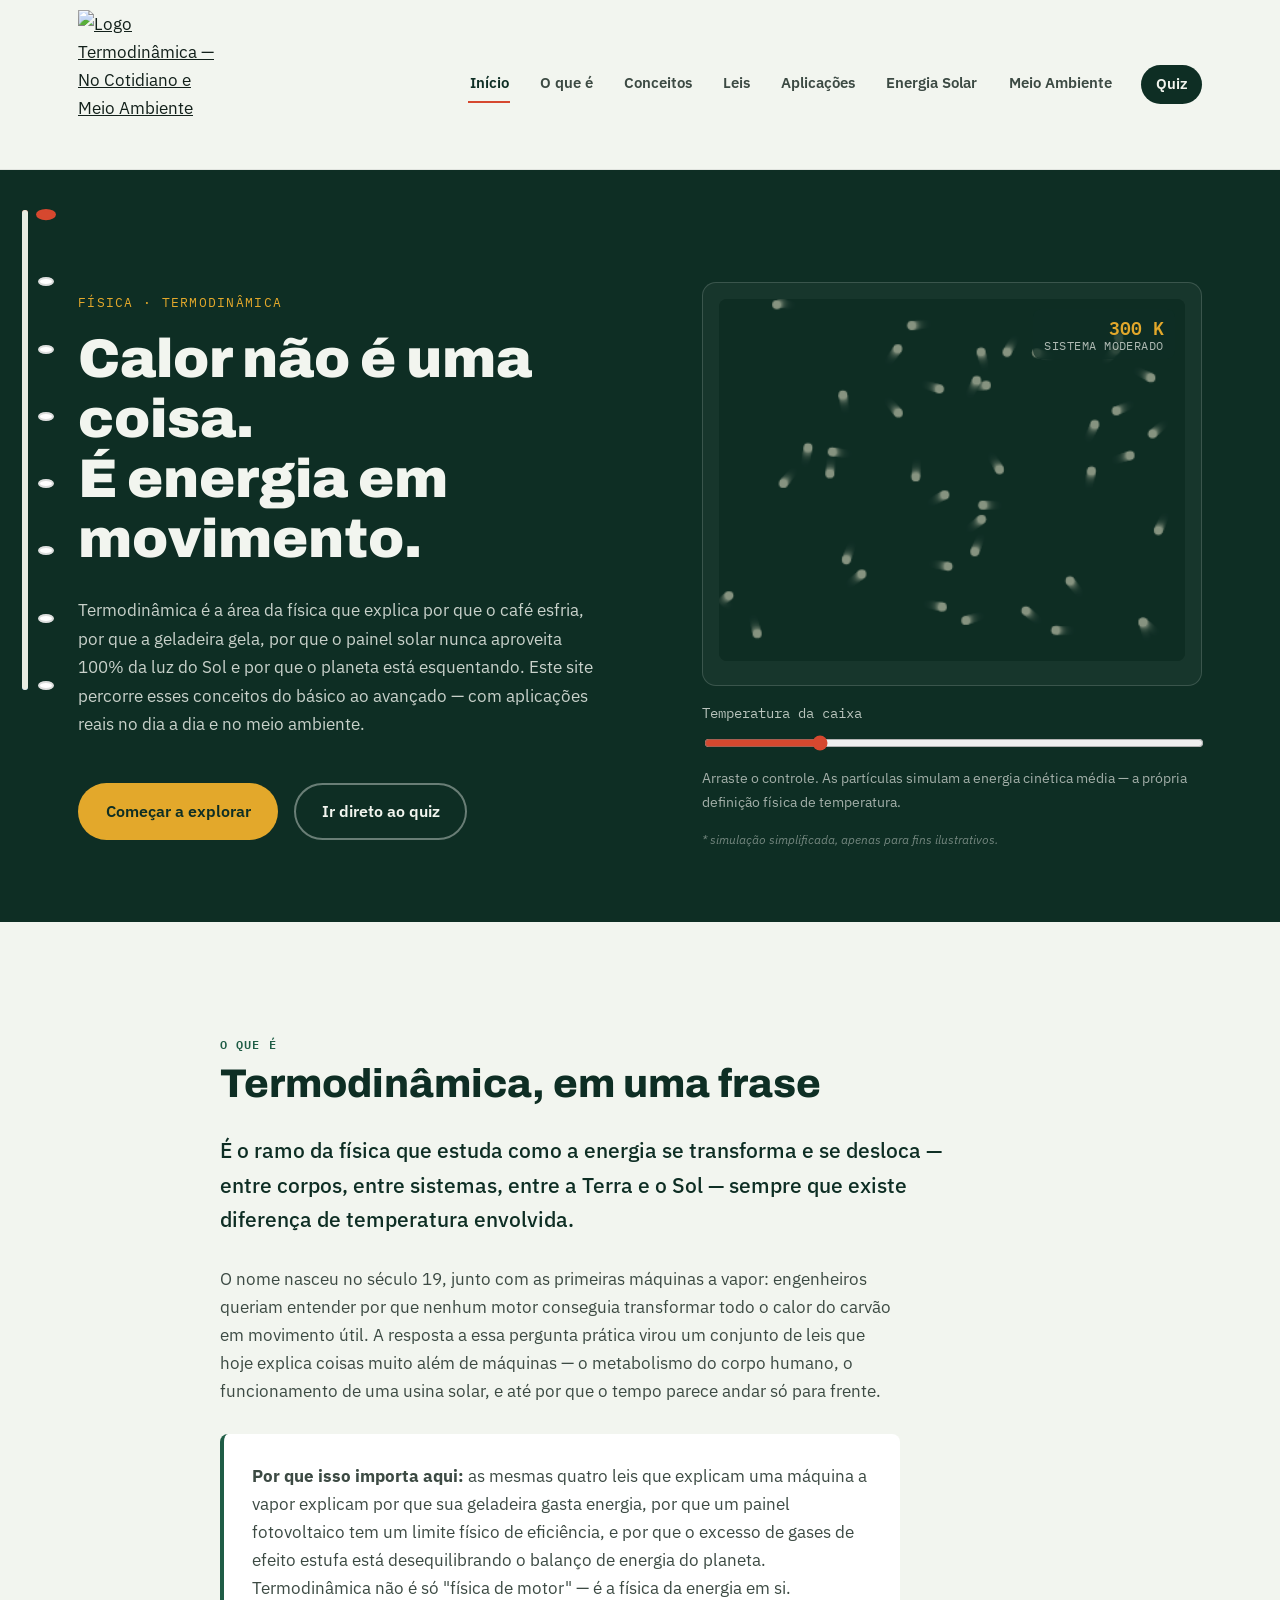
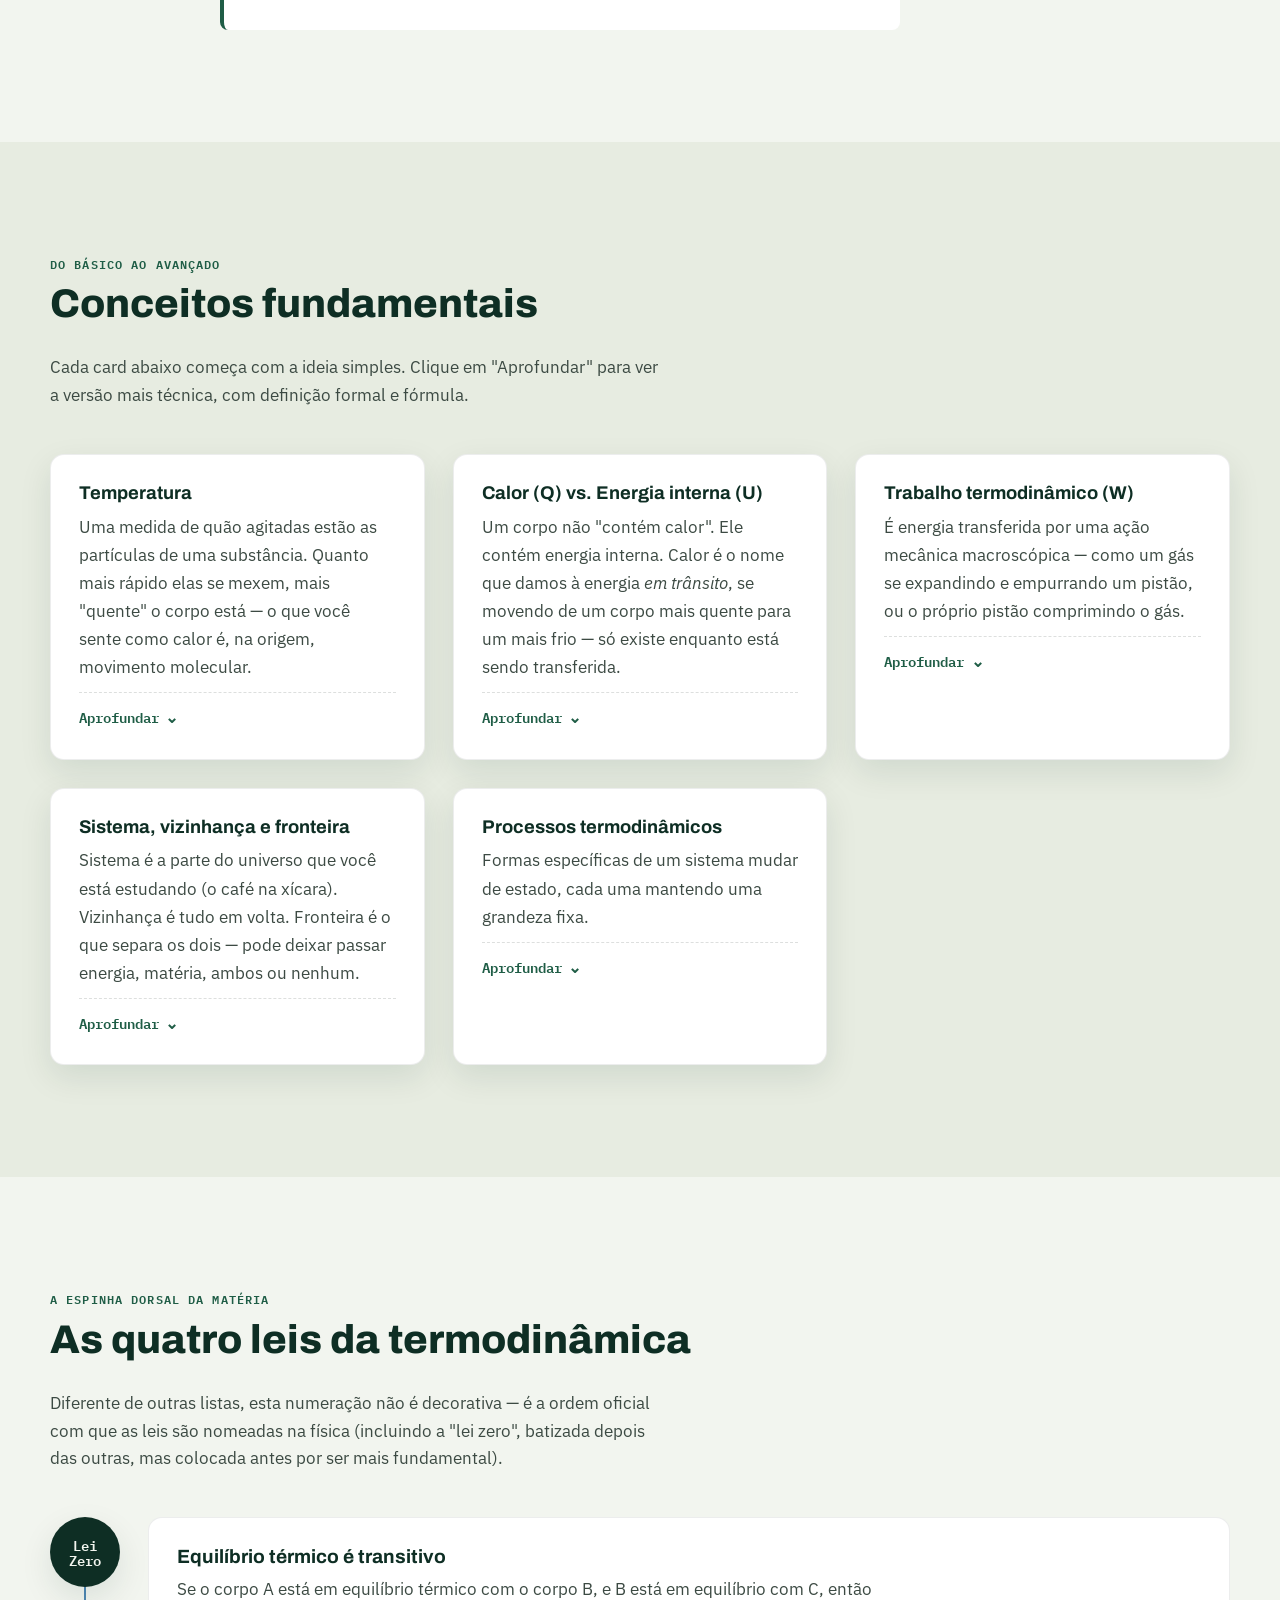
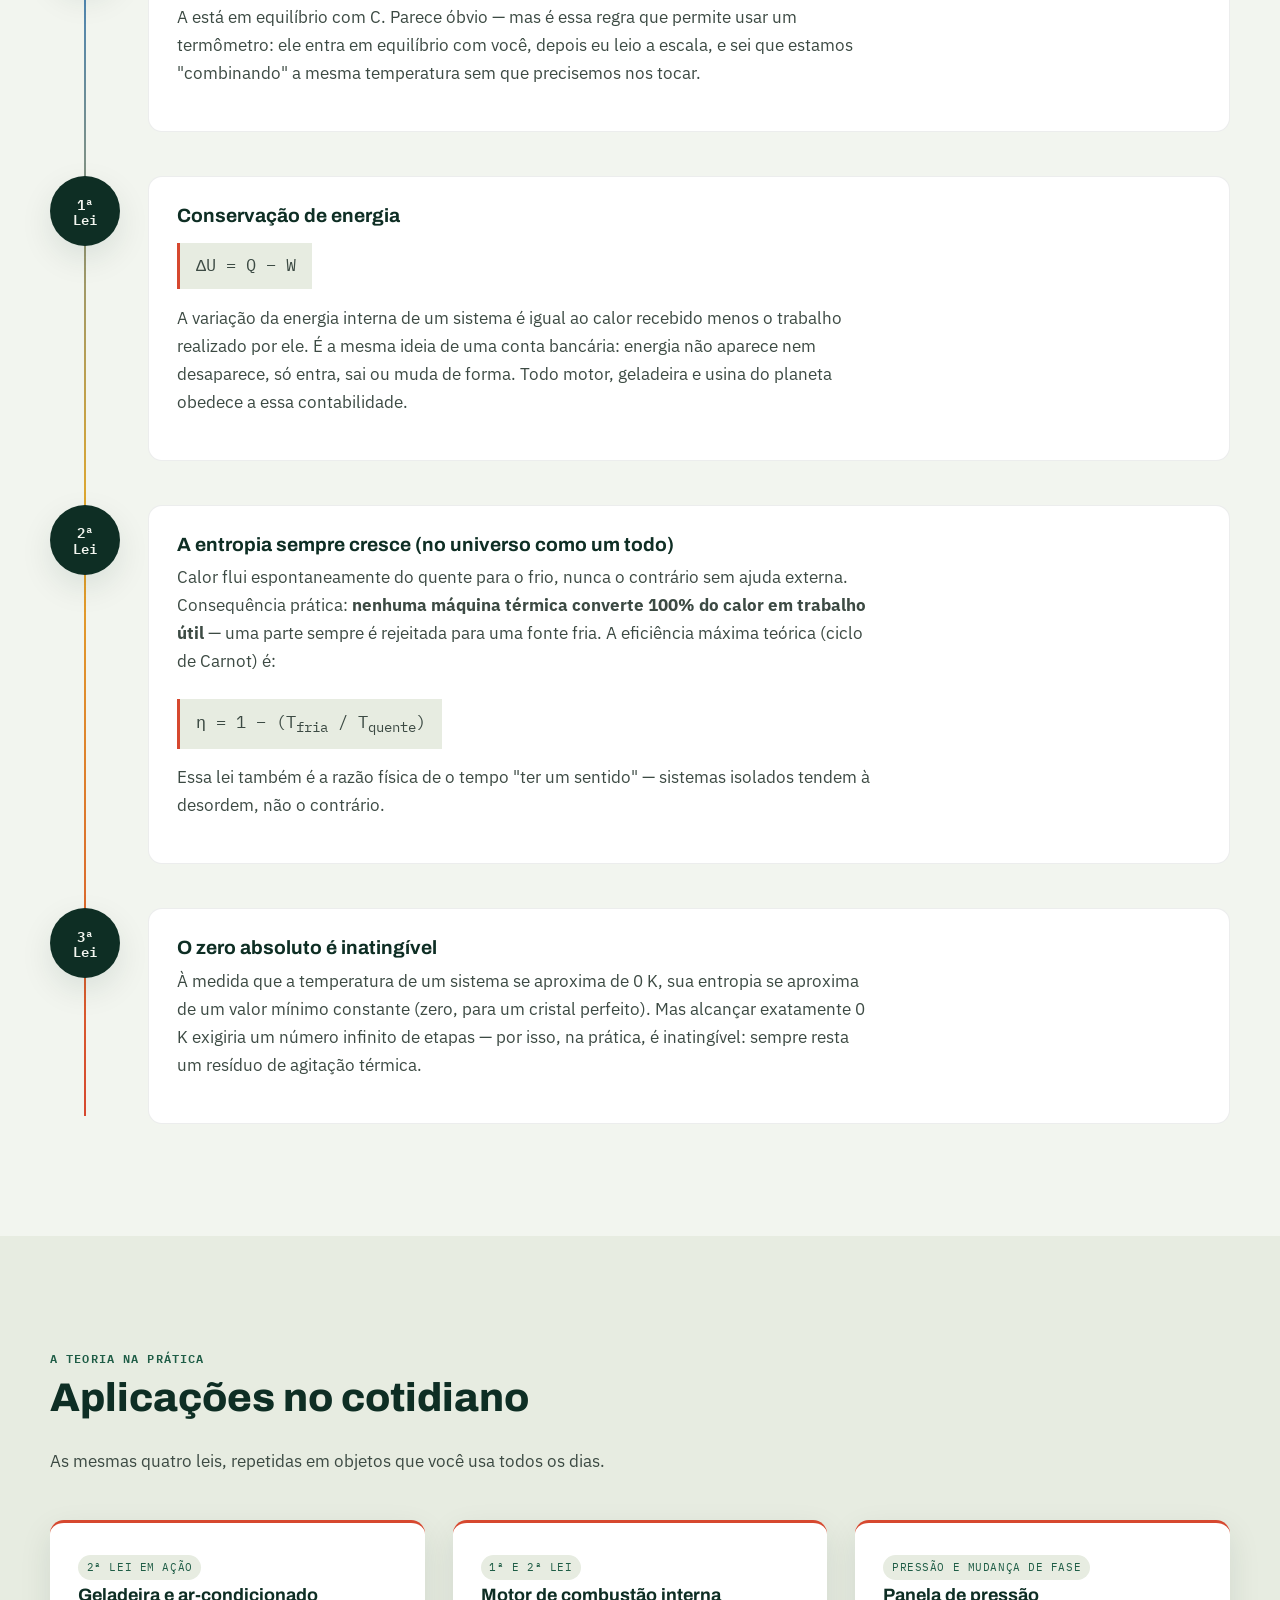
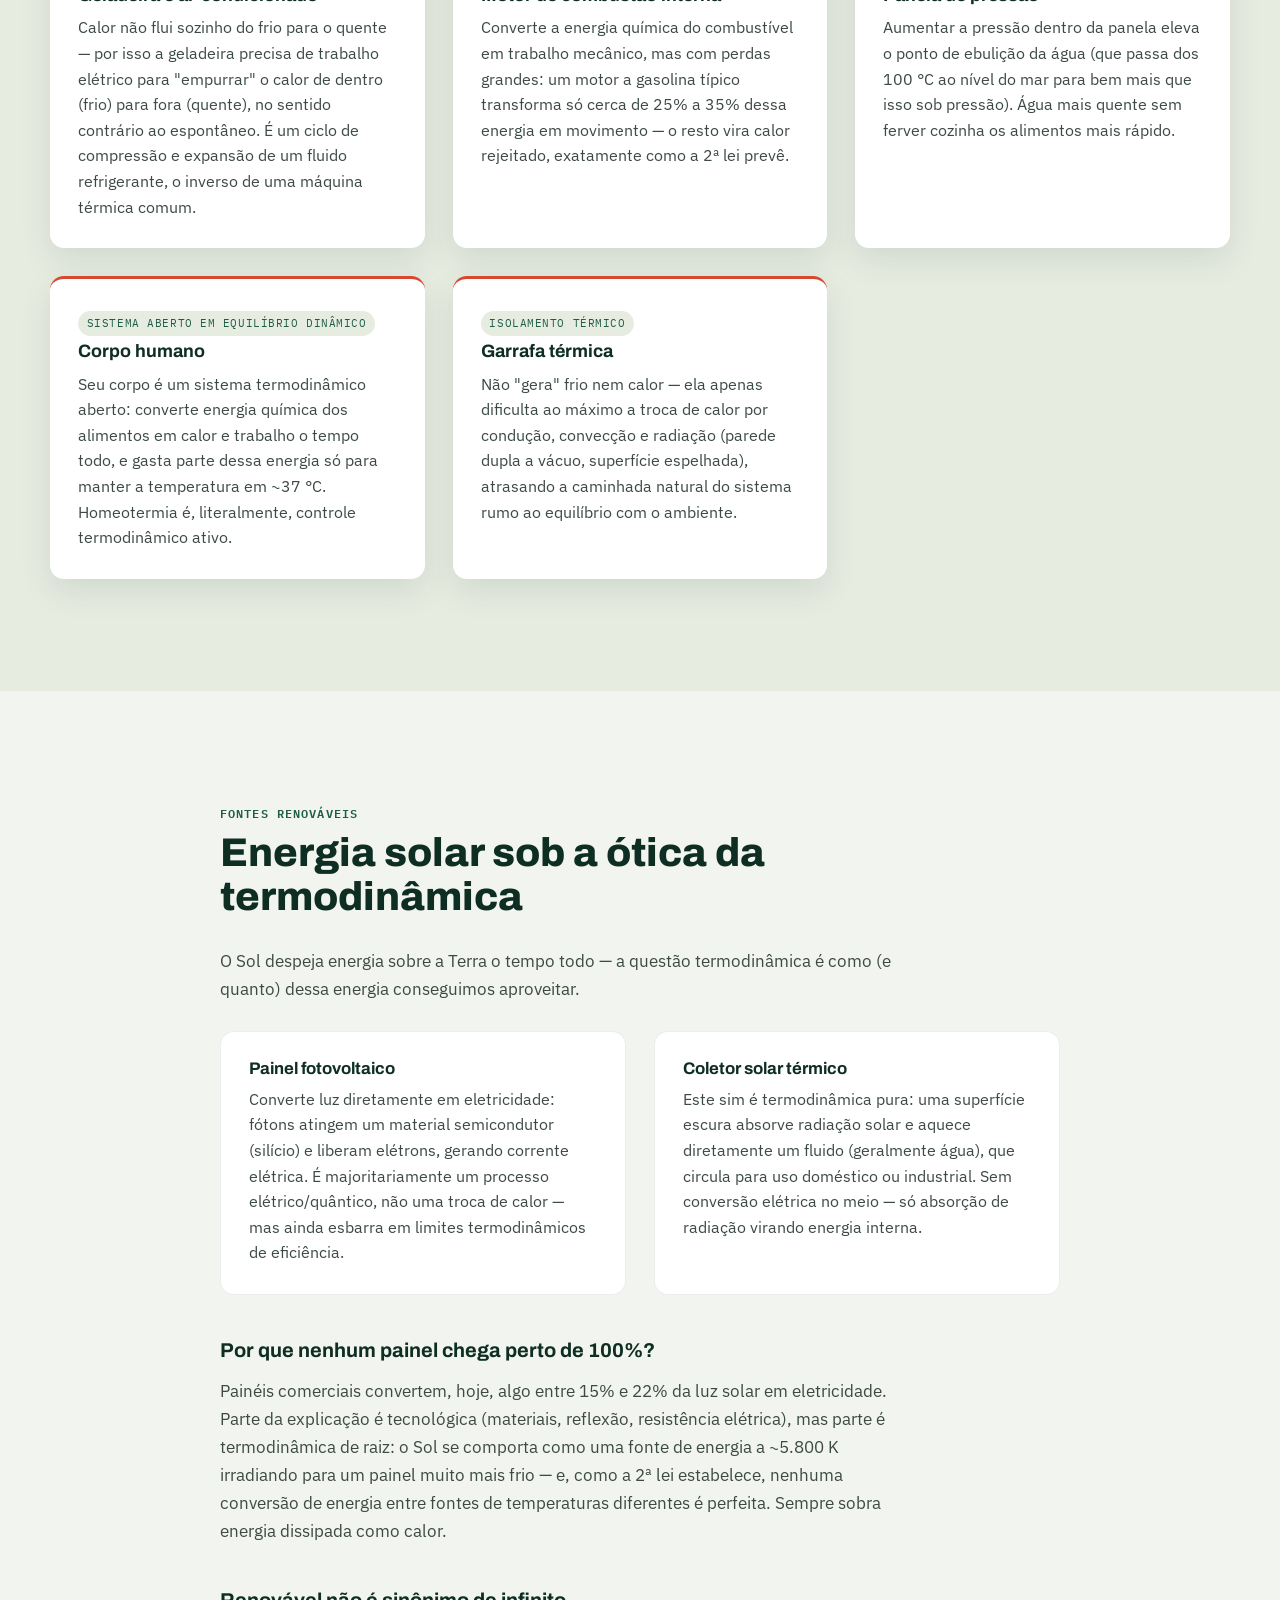
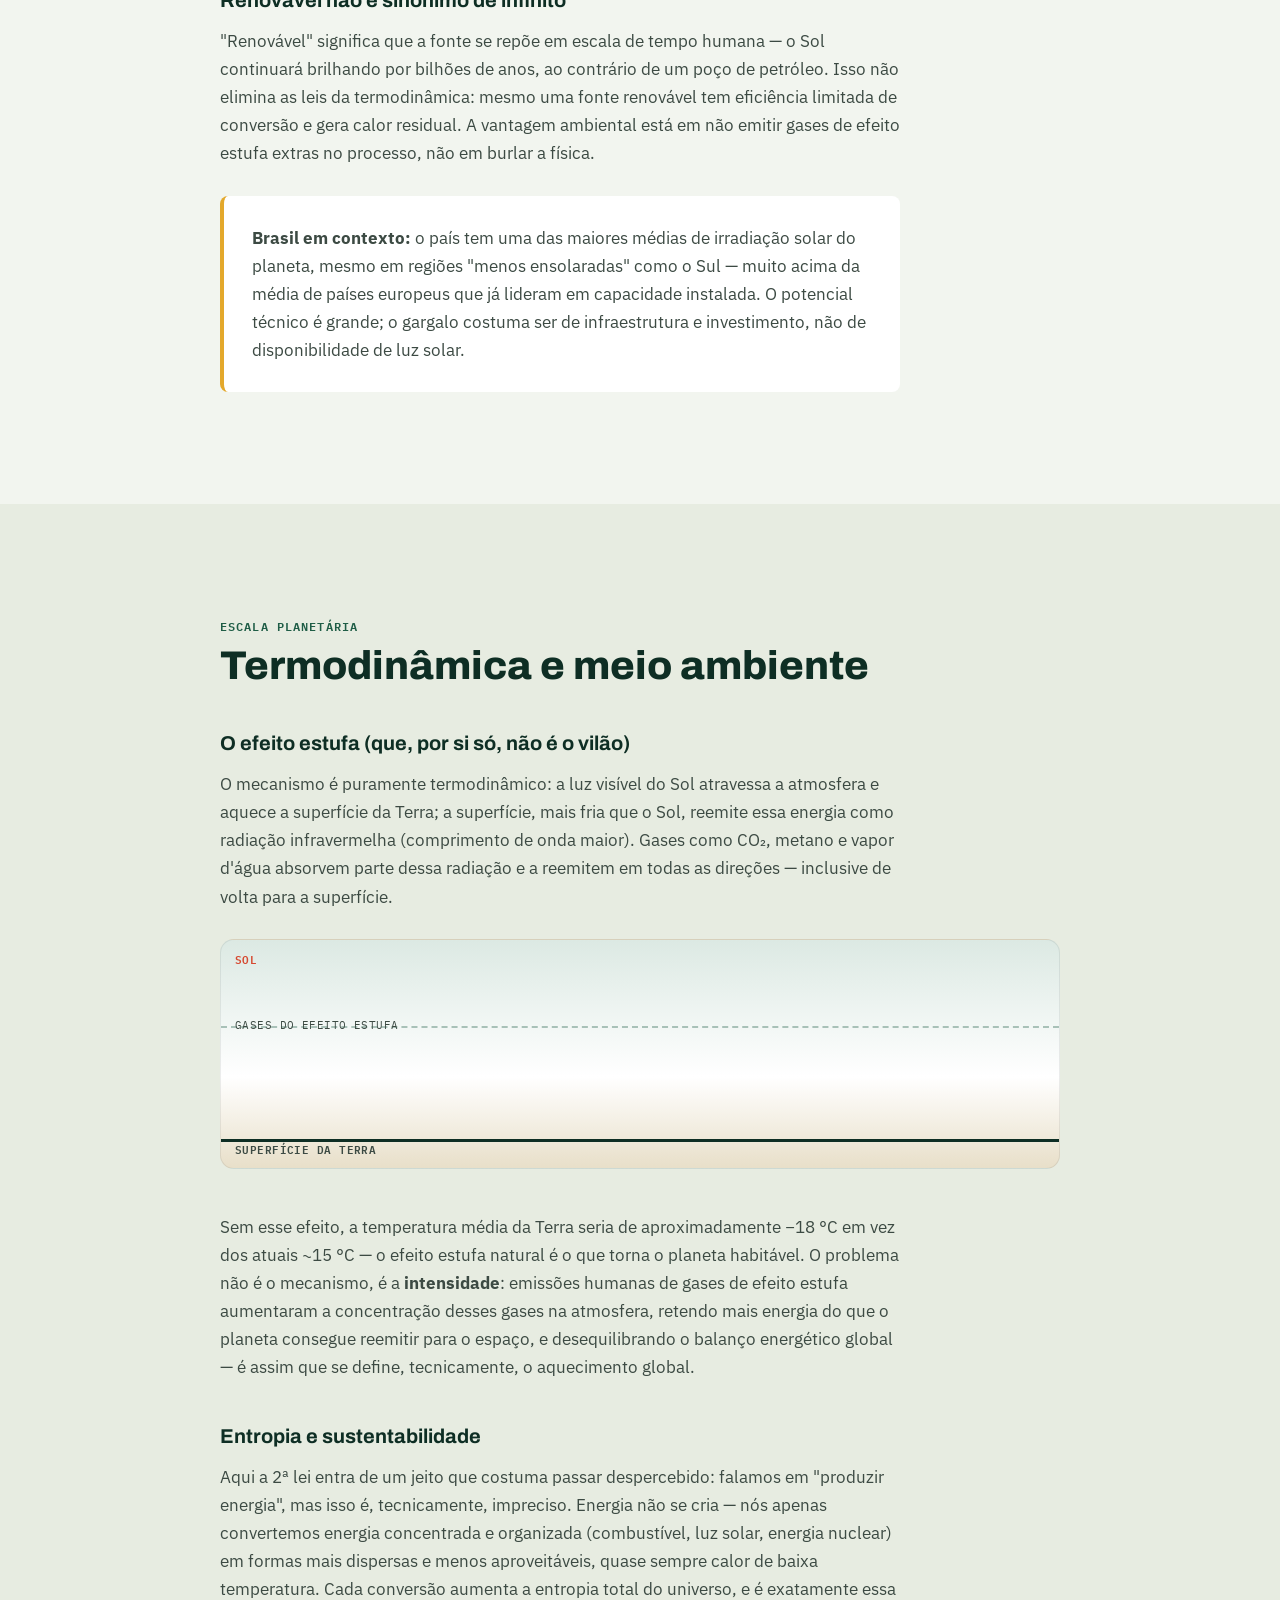
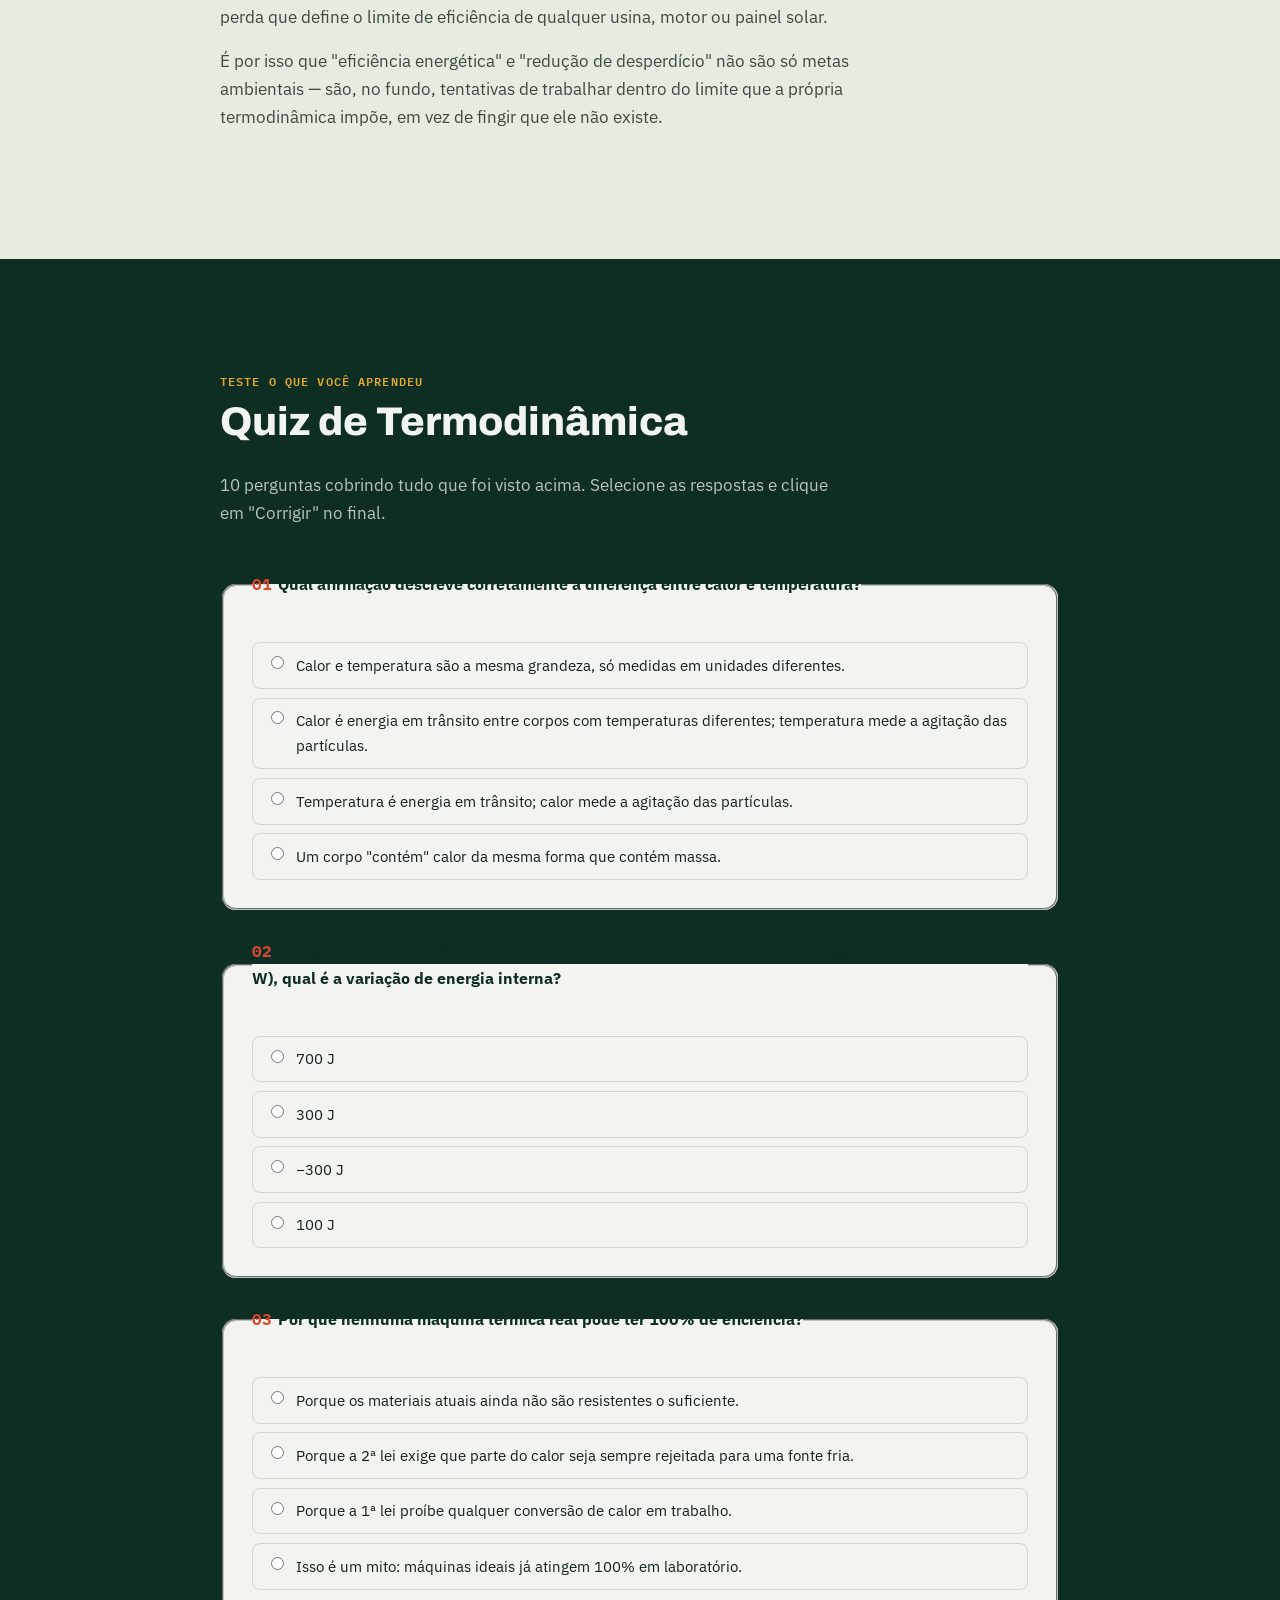
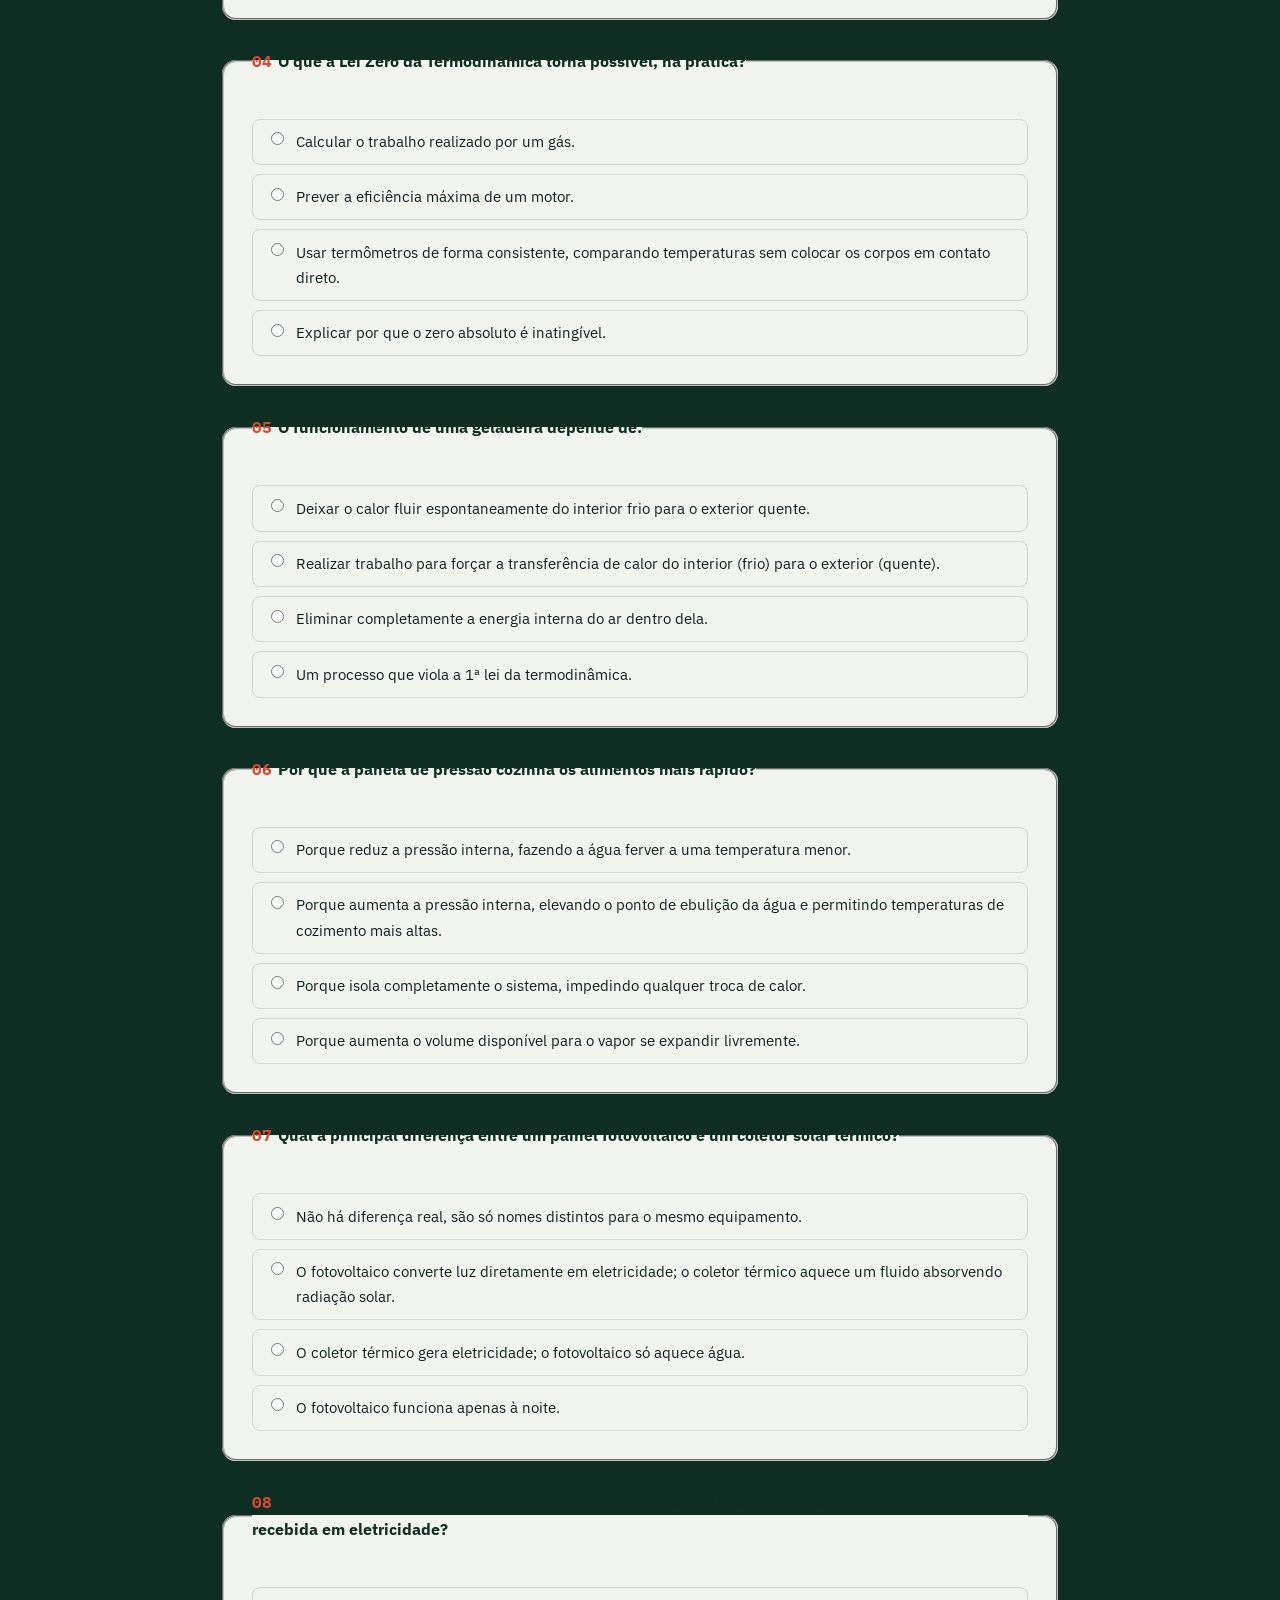
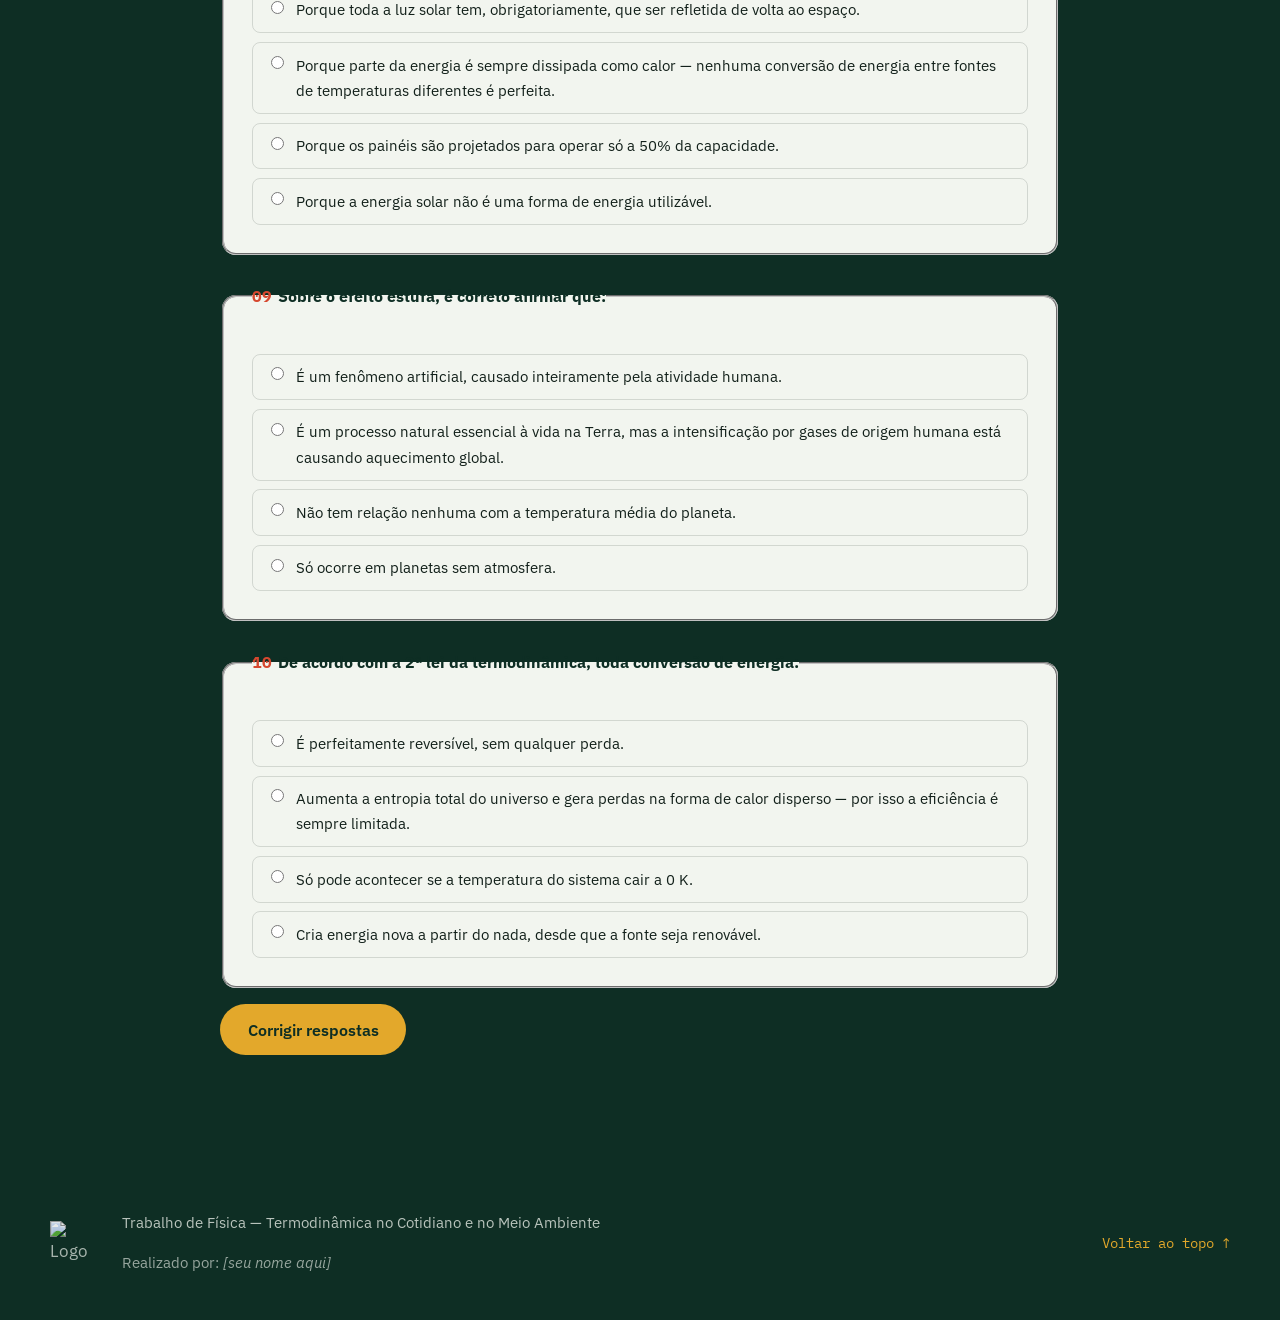
==== index.html @ 0bd172c0 "Update fmt.Println message from 'Hello' to 'Goodbye'" ====
<!DOCTYPE html>
<html lang="pt-BR">
<head>
<meta charset="UTF-8">
<meta name="viewport" content="width=device-width, initial-scale=1.0">
<title>Termodinâmica — No Cotidiano e no Meio Ambiente</title>
<meta name="description" content="Site sobre Termodinâmica: conceitos, leis, aplicações no dia a dia, energia solar e meio ambiente, com quiz interativo.">
<link rel="preconnect" href="https://fonts.googleapis.com">
<link rel="preconnect" href="https://fonts.gstatic.com" crossorigin>
<link href="https://fonts.googleapis.com/css2?family=Archivo:wght@700;800;900&family=IBM+Plex+Sans:wght@400;500;600;700&family=IBM+Plex+Mono:wght@400;500;600&display=swap" rel="stylesheet">
<link rel="stylesheet" href="Style.css">
</head>
<body>

<div class="progresso-mobile" id="progressoMobile" aria-hidden="true"></div>

<!-- ===== TERMÔMETRO DE PROGRESSO (indicador de rolagem) ===== -->
<aside class="termometro" id="termometro" aria-hidden="true">
  <div class="termometro-trilha">
    <div class="termometro-preenchimento" id="termometroFill"></div>
  </div>
  <div class="termometro-marcas" id="termometroMarcas"></div>
</aside>

<!-- ===== CABEÇALHO / NAVEGAÇÃO ===== -->
<header class="cabecalho" id="topo">
  <div class="cabecalho-conteudo">
    <a href="#topo" class="marca">
      <img src="https://postimg.cc/1g70CD3D" alt="Logo Termodinâmica — No Cotidiano e Meio Ambiente" class="logo-img">
    </a>
    <button class="menu-toggle" id="menuToggle" aria-label="Abrir menu" aria-expanded="false">
      <span></span><span></span><span></span>
    </button>
    <nav class="nav" id="navMenu">
      <a href="#inicio" class="nav-link">Início</a>
      <a href="#intro" class="nav-link">O que é</a>
      <a href="#conceitos" class="nav-link">Conceitos</a>
      <a href="#leis" class="nav-link">Leis</a>
      <a href="#aplicacoes" class="nav-link">Aplicações</a>
      <a href="#solar" class="nav-link">Energia Solar</a>
      <a href="#ambiente" class="nav-link">Meio Ambiente</a>
      <a href="#quiz" class="nav-link nav-link-quiz">Quiz</a>
    </nav>
  </div>
</header>

<main>

<!-- ===== HERO ===== -->
<section class="hero" id="inicio">
  <div class="hero-conteudo">
    <div class="hero-texto">
      <p class="eyebrow">Física · Termodinâmica</p>
      <h1 class="hero-titulo">Calor não é uma coisa.<br>É energia em movimento.</h1>
      <p class="hero-sub">Termodinâmica é a área da física que explica por que o café esfria, por que a geladeira gela, por que o painel solar nunca aproveita 100% da luz do Sol e por que o planeta está esquentando. Este site percorre esses conceitos do básico ao avançado — com aplicações reais no dia a dia e no meio ambiente.</p>
      <div class="hero-botoes">
        <a href="#intro" class="botao botao-primario">Começar a explorar</a>
        <a href="#quiz" class="botao botao-secundario">Ir direto ao quiz</a>
      </div>
    </div>
    <div class="hero-demo">
      <div class="demo-caixa">
        <canvas id="canvasParticulas" width="360" height="280" aria-label="Simulação de partículas de gás se movendo conforme a temperatura"></canvas>
        <div class="demo-leitura">
          <span class="demo-temp-valor" id="tempValor">300 K</span>
          <span class="demo-temp-desc" id="tempDesc">sistema moderado</span>
        </div>
      </div>
      <div class="demo-controle">
        <label for="sliderTemp">Temperatura da caixa</label>
        <input type="range" id="sliderTemp" min="100" max="1000" step="10" value="300">
        <p class="demo-legenda">Arraste o controle. As partículas simulam a energia cinética média — a própria definição física de temperatura.</p>
        <p class="demo-nota">* simulação simplificada, apenas para fins ilustrativos.</p>
      </div>
    </div>
  </div>
</section>

<!-- ===== O QUE É TERMODINÂMICA ===== -->
<section class="section" id="intro">
  <div class="section-conteudo secao-estreita">
    <p class="rotulo">O que é</p>
    <h2 class="section-titulo">Termodinâmica, em uma frase</h2>
    <p class="paragrafo-grande">É o ramo da física que estuda como a energia se transforma e se desloca — entre corpos, entre sistemas, entre a Terra e o Sol — sempre que existe diferença de temperatura envolvida.</p>
    <p class="paragrafo">O nome nasceu no século 19, junto com as primeiras máquinas a vapor: engenheiros queriam entender por que nenhum motor conseguia transformar todo o calor do carvão em movimento útil. A resposta a essa pergunta prática virou um conjunto de leis que hoje explica coisas muito além de máquinas — o metabolismo do corpo humano, o funcionamento de uma usina solar, e até por que o tempo parece andar só para frente.</p>
    <div class="callout">
      <p><strong>Por que isso importa aqui:</strong> as mesmas quatro leis que explicam uma máquina a vapor explicam por que sua geladeira gasta energia, por que um painel fotovoltaico tem um limite físico de eficiência, e por que o excesso de gases de efeito estufa está desequilibrando o balanço de energia do planeta. Termodinâmica não é só "física de motor" — é a física da energia em si.</p>
    </div>
  </div>
</section>

<!-- ===== CONCEITOS FUNDAMENTAIS ===== -->
<section class="section section-alt" id="conceitos">
  <div class="section-conteudo">
    <p class="rotulo">Do básico ao avançado</p>
    <h2 class="section-titulo">Conceitos fundamentais</h2>
    <p class="section-intro-texto">Cada card abaixo começa com a ideia simples. Clique em "Aprofundar" para ver a versão mais técnica, com definição formal e fórmula.</p>

    <div class="cards-grid" id="conceitosGrid">

      <article class="card-conceito">
        <h3>Temperatura</h3>
        <p class="simples">Uma medida de quão agitadas estão as partículas de uma substância. Quanto mais rápido elas se mexem, mais "quente" o corpo está — o que você sente como calor é, na origem, movimento molecular.</p>
        <details>
          <summary>Aprofundar</summary>
          <p>Formalmente, a temperatura é proporcional à energia cinética média de translação das partículas de um sistema. Para um gás ideal monoatômico:</p>
          <p class="formula">K<sub>méd</sub> = (3/2) · k<sub>B</sub> · T</p>
          <p>onde k<sub>B</sub> é a constante de Boltzmann e T é a temperatura em kelvin — a escala que a termodinâmica usa nos cálculos, porque começa no zero absoluto (ausência teórica de agitação térmica), sem valores negativos.</p>
        </details>
      </article>

      <article class="card-conceito">
        <h3>Calor (Q) vs. Energia interna (U)</h3>
        <p class="simples">Um corpo não "contém calor". Ele contém energia interna. Calor é o nome que damos à energia <em>em trânsito</em>, se movendo de um corpo mais quente para um mais frio — só existe enquanto está sendo transferida.</p>
        <details>
          <summary>Aprofundar</summary>
          <p>Energia interna (U) é a soma de todas as energias cinéticas e potenciais das partículas que compõem o sistema. Calor (Q) e trabalho (W) são as duas únicas formas de <em>alterar</em> essa energia interna — é por isso que ambos entram na primeira lei da termodinâmica, mais adiante nesta página.</p>
        </details>
      </article>

      <article class="card-conceito">
        <h3>Trabalho termodinâmico (W)</h3>
        <p class="simples">É energia transferida por uma ação mecânica macroscópica — como um gás se expandindo e empurrando um pistão, ou o próprio pistão comprimindo o gás.</p>
        <details>
          <summary>Aprofundar</summary>
          <p>Para um processo à pressão constante:</p>
          <p class="formula">W = p · ΔV</p>
          <p>Convenção usual: W maior que zero quando o sistema realiza trabalho sobre a vizinhança (se expande); W menor que zero quando a vizinhança realiza trabalho sobre o sistema (o comprime). Para processos gerais, W é a integral de p·dV ao longo da transformação.</p>
        </details>
      </article>

      <article class="card-conceito">
        <h3>Sistema, vizinhança e fronteira</h3>
        <p class="simples">Sistema é a parte do universo que você está estudando (o café na xícara). Vizinhança é tudo em volta. Fronteira é o que separa os dois — pode deixar passar energia, matéria, ambos ou nenhum.</p>
        <details>
          <summary>Aprofundar</summary>
          <p><strong>Aberto:</strong> troca energia e matéria (uma panela sem tampa). <strong>Fechado:</strong> troca só energia (uma garrafa fechada esfriando). <strong>Isolado:</strong> não troca nada com o exterior — na prática, é uma idealização; uma garrafa térmica de boa qualidade é uma aproximação razoável.</p>
        </details>
      </article>

      <article class="card-conceito">
        <h3>Processos termodinâmicos</h3>
        <p class="simples">Formas específicas de um sistema mudar de estado, cada uma mantendo uma grandeza fixa.</p>
        <details>
          <summary>Aprofundar</summary>
          <ul class="lista-processos">
            <li><strong>Isotérmico</strong> — temperatura constante.</li>
            <li><strong>Isobárico</strong> — pressão constante (ex.: gás aquecendo dentro de um cilindro com pistão livre).</li>
            <li><strong>Isovolumétrico (isocórico)</strong> — volume constante (ex.: panela de pressão travada, antes da válvula abrir).</li>
            <li><strong>Adiabático</strong> — sem troca de calor com a vizinhança (Q = 0); toda mudança de energia interna vem do trabalho.</li>
          </ul>
        </details>
      </article>

    </div>
  </div>
</section>

<!-- ===== AS LEIS DA TERMODINÂMICA ===== -->
<section class="section" id="leis">
  <div class="section-conteudo">
    <p class="rotulo">A espinha dorsal da matéria</p>
    <h2 class="section-titulo">As quatro leis da termodinâmica</h2>
    <p class="section-intro-texto">Diferente de outras listas, esta numeração não é decorativa — é a ordem oficial com que as leis são nomeadas na física (incluindo a "lei zero", batizada depois das outras, mas colocada antes por ser mais fundamental).</p>

    <div class="linha-do-tempo">

      <div class="lei">
        <div class="lei-marcador">Lei<br>Zero</div>
        <div class="lei-corpo">
          <h3>Equilíbrio térmico é transitivo</h3>
          <p>Se o corpo A está em equilíbrio térmico com o corpo B, e B está em equilíbrio com C, então A está em equilíbrio com C. Parece óbvio — mas é essa regra que permite usar um termômetro: ele entra em equilíbrio com você, depois eu leio a escala, e sei que estamos "combinando" a mesma temperatura sem que precisemos nos tocar.</p>
        </div>
      </div>

      <div class="lei">
        <div class="lei-marcador">1ª<br>Lei</div>
        <div class="lei-corpo">
          <h3>Conservação de energia</h3>
          <p class="formula">ΔU = Q − W</p>
          <p>A variação da energia interna de um sistema é igual ao calor recebido menos o trabalho realizado por ele. É a mesma ideia de uma conta bancária: energia não aparece nem desaparece, só entra, sai ou muda de forma. Todo motor, geladeira e usina do planeta obedece a essa contabilidade.</p>
        </div>
      </div>

      <div class="lei">
        <div class="lei-marcador">2ª<br>Lei</div>
        <div class="lei-corpo">
          <h3>A entropia sempre cresce (no universo como um todo)</h3>
          <p>Calor flui espontaneamente do quente para o frio, nunca o contrário sem ajuda externa. Consequência prática: <strong>nenhuma máquina térmica converte 100% do calor em trabalho útil</strong> — uma parte sempre é rejeitada para uma fonte fria. A eficiência máxima teórica (ciclo de Carnot) é:</p>
          <p class="formula">η = 1 − (T<sub>fria</sub> / T<sub>quente</sub>)</p>
          <p>Essa lei também é a razão física de o tempo "ter um sentido" — sistemas isolados tendem à desordem, não o contrário.</p>
        </div>
      </div>

      <div class="lei">
        <div class="lei-marcador">3ª<br>Lei</div>
        <div class="lei-corpo">
          <h3>O zero absoluto é inatingível</h3>
          <p>À medida que a temperatura de um sistema se aproxima de 0 K, sua entropia se aproxima de um valor mínimo constante (zero, para um cristal perfeito). Mas alcançar exatamente 0 K exigiria um número infinito de etapas — por isso, na prática, é inatingível: sempre resta um resíduo de agitação térmica.</p>
        </div>
      </div>

    </div>
  </div>
</section>

<!-- ===== APLICAÇÕES NO COTIDIANO ===== -->
<section class="section section-alt" id="aplicacoes">
  <div class="section-conteudo">
    <p class="rotulo">A teoria na prática</p>
    <h2 class="section-titulo">Aplicações no cotidiano</h2>
    <p class="section-intro-texto">As mesmas quatro leis, repetidas em objetos que você usa todos os dias.</p>

    <div class="cards-grid cards-grid-aplicacoes">

      <article class="card-aplicacao">
        <span class="card-tag">2ª lei em ação</span>
        <h3>Geladeira e ar-condicionado</h3>
        <p>Calor não flui sozinho do frio para o quente — por isso a geladeira precisa de trabalho elétrico para "empurrar" o calor de dentro (frio) para fora (quente), no sentido contrário ao espontâneo. É um ciclo de compressão e expansão de um fluido refrigerante, o inverso de uma máquina térmica comum.</p>
      </article>

      <article class="card-aplicacao">
        <span class="card-tag">1ª e 2ª lei</span>
        <h3>Motor de combustão interna</h3>
        <p>Converte a energia química do combustível em trabalho mecânico, mas com perdas grandes: um motor a gasolina típico transforma só cerca de 25% a 35% dessa energia em movimento — o resto vira calor rejeitado, exatamente como a 2ª lei prevê.</p>
      </article>

      <article class="card-aplicacao">
        <span class="card-tag">pressão e mudança de fase</span>
        <h3>Panela de pressão</h3>
        <p>Aumentar a pressão dentro da panela eleva o ponto de ebulição da água (que passa dos 100 °C ao nível do mar para bem mais que isso sob pressão). Água mais quente sem ferver cozinha os alimentos mais rápido.</p>
      </article>

      <article class="card-aplicacao">
        <span class="card-tag">sistema aberto em equilíbrio dinâmico</span>
        <h3>Corpo humano</h3>
        <p>Seu corpo é um sistema termodinâmico aberto: converte energia química dos alimentos em calor e trabalho o tempo todo, e gasta parte dessa energia só para manter a temperatura em ~37 °C. Homeotermia é, literalmente, controle termodinâmico ativo.</p>
      </article>

      <article class="card-aplicacao">
        <span class="card-tag">isolamento térmico</span>
        <h3>Garrafa térmica</h3>
        <p>Não "gera" frio nem calor — ela apenas dificulta ao máximo a troca de calor por condução, convecção e radiação (parede dupla a vácuo, superfície espelhada), atrasando a caminhada natural do sistema rumo ao equilíbrio com o ambiente.</p>
      </article>

    </div>
  </div>
</section>

<!-- ===== ENERGIA SOLAR ===== -->
<section class="section" id="solar">
  <div class="section-conteudo secao-estreita">
    <p class="rotulo">Fontes renováveis</p>
    <h2 class="section-titulo">Energia solar sob a ótica da termodinâmica</h2>

    <p class="paragrafo">O Sol despeja energia sobre a Terra o tempo todo — a questão termodinâmica é como (e quanto) dessa energia conseguimos aproveitar.</p>

    <div class="comparativo-solar">
      <div class="comparativo-item">
        <h3>Painel fotovoltaico</h3>
        <p>Converte luz diretamente em eletricidade: fótons atingem um material semicondutor (silício) e liberam elétrons, gerando corrente elétrica. É majoritariamente um processo elétrico/quântico, não uma troca de calor — mas ainda esbarra em limites termodinâmicos de eficiência.</p>
      </div>
      <div class="comparativo-item">
        <h3>Coletor solar térmico</h3>
        <p>Este sim é termodinâmica pura: uma superfície escura absorve radiação solar e aquece diretamente um fluido (geralmente água), que circula para uso doméstico ou industrial. Sem conversão elétrica no meio — só absorção de radiação virando energia interna.</p>
      </div>
    </div>

    <h3 class="subtitulo">Por que nenhum painel chega perto de 100%?</h3>
    <p class="paragrafo">Painéis comerciais convertem, hoje, algo entre 15% e 22% da luz solar em eletricidade. Parte da explicação é tecnológica (materiais, reflexão, resistência elétrica), mas parte é termodinâmica de raiz: o Sol se comporta como uma fonte de energia a ~5.800 K irradiando para um painel muito mais frio — e, como a 2ª lei estabelece, nenhuma conversão de energia entre fontes de temperaturas diferentes é perfeita. Sempre sobra energia dissipada como calor.</p>

    <h3 class="subtitulo">Renovável não é sinônimo de infinito</h3>
    <p class="paragrafo">"Renovável" significa que a fonte se repõe em escala de tempo humana — o Sol continuará brilhando por bilhões de anos, ao contrário de um poço de petróleo. Isso não elimina as leis da termodinâmica: mesmo uma fonte renovável tem eficiência limitada de conversão e gera calor residual. A vantagem ambiental está em não emitir gases de efeito estufa extras no processo, não em burlar a física.</p>

    <div class="callout callout-dado">
      <p><strong>Brasil em contexto:</strong> o país tem uma das maiores médias de irradiação solar do planeta, mesmo em regiões "menos ensolaradas" como o Sul — muito acima da média de países europeus que já lideram em capacidade instalada. O potencial técnico é grande; o gargalo costuma ser de infraestrutura e investimento, não de disponibilidade de luz solar.</p>
    </div>
  </div>
</section>

<!-- ===== TERMODINÂMICA E MEIO AMBIENTE ===== -->
<section class="section section-alt" id="ambiente">
  <div class="section-conteudo secao-estreita">
    <p class="rotulo">Escala planetária</p>
    <h2 class="section-titulo">Termodinâmica e meio ambiente</h2>

    <h3 class="subtitulo">O efeito estufa (que, por si só, não é o vilão)</h3>
    <p class="paragrafo">O mecanismo é puramente termodinâmico: a luz visível do Sol atravessa a atmosfera e aquece a superfície da Terra; a superfície, mais fria que o Sol, reemite essa energia como radiação infravermelha (comprimento de onda maior). Gases como CO₂, metano e vapor d'água absorvem parte dessa radiação e a reemitem em todas as direções — inclusive de volta para a superfície.</p>

    <div class="estufa-diagrama" aria-hidden="true">
      <span class="estufa-legenda estufa-legenda-sol">Sol</span>
      <span class="estufa-legenda estufa-legenda-gases">Gases do efeito estufa</span>
      <span class="estufa-legenda estufa-legenda-solo">Superfície da Terra</span>
      <div class="estufa-linha-gases"></div>
      <div class="estufa-linha-solo"></div>
      <div class="raio raio-sol raio-sol-1"></div>
      <div class="raio raio-sol raio-sol-2"></div>
      <div class="raio raio-sol raio-sol-3"></div>
      <div class="raio raio-ir raio-ir-1"></div>
      <div class="raio raio-ir raio-ir-2"></div>
      <div class="raio raio-escape"></div>
    </div>

    <p class="paragrafo">Sem esse efeito, a temperatura média da Terra seria de aproximadamente −18 °C em vez dos atuais ~15 °C — o efeito estufa natural é o que torna o planeta habitável. O problema não é o mecanismo, é a <strong>intensidade</strong>: emissões humanas de gases de efeito estufa aumentaram a concentração desses gases na atmosfera, retendo mais energia do que o planeta consegue reemitir para o espaço, e desequilibrando o balanço energético global — é assim que se define, tecnicamente, o aquecimento global.</p>

    <h3 class="subtitulo">Entropia e sustentabilidade</h3>
    <p class="paragrafo">Aqui a 2ª lei entra de um jeito que costuma passar despercebido: falamos em "produzir energia", mas isso é, tecnicamente, impreciso. Energia não se cria — nós apenas convertemos energia concentrada e organizada (combustível, luz solar, energia nuclear) em formas mais dispersas e menos aproveitáveis, quase sempre calor de baixa temperatura. Cada conversão aumenta a entropia total do universo, e é exatamente essa perda que define o limite de eficiência de qualquer usina, motor ou painel solar.</p>
    <p class="paragrafo">É por isso que "eficiência energética" e "redução de desperdício" não são só metas ambientais — são, no fundo, tentativas de trabalhar dentro do limite que a própria termodinâmica impõe, em vez de fingir que ele não existe.</p>
  </div>
</section>

<!-- ===== QUIZ ===== -->
<section class="section quiz-section" id="quiz">
  <div class="section-conteudo secao-estreita">
    <p class="rotulo">Teste o que você aprendeu</p>
    <h2 class="section-titulo">Quiz de Termodinâmica</h2>
    <p class="section-intro-texto">10 perguntas cobrindo tudo que foi visto acima. Selecione as respostas e clique em "Corrigir" no final.</p>

    <form id="quizForm" class="quiz-form">
      <div id="quizContainer" class="quiz-container"><!-- perguntas geradas via JavaScript --></div>

      <div class="quiz-acoes">
        <button type="submit" class="botao botao-primario" id="btnCorrigir">Corrigir respostas</button>
        <button type="button" class="botao botao-secundario" id="btnRefazer" hidden>Refazer quiz</button>
      </div>

      <div class="quiz-resultado" id="quizResultado" role="status" aria-live="polite" hidden></div>
    </form>
  </div>
</section>

</main>

<!-- ===== RODAPÉ ===== -->
<footer class="rodape">
  <div class="rodape-conteudo">
    <img src="assets/logo.jpeg" alt="Logo Termodinâmica" class="logo-img logo-rodape">
    <div class="rodape-texto">
      <p>Trabalho de Física — Termodinâmica no Cotidiano e no Meio Ambiente</p>
      <p class="rodape-nome">Realizado por: <em>[seu nome aqui]</em></p>
    </div>
    <a href="#topo" class="voltar-topo">Voltar ao topo ↑</a>
  </div>
</footer>

<script src="Quiz.js"></script>
</body>
</html>
---- Style.css ----
/* ==========================================================================
   TERMODINÂMICA — NO COTIDIANO E NO MEIO AMBIENTE
   Paleta derivada da logo (verde) + escala de "cor de temperatura"
   (frio → médio → quente) usada como acento em dados e destaques.
   ========================================================================== */

:root {
  /* cores base */
  --paper: #F2F5EF;
  --paper-alt: #E7ECE1;
  --ink: #12201A;
  --ink-suave: #3C4A43;
  --branco: #FFFFFF;

  --verde: #1F5D46;
  --verde-escuro: #0E2E24;
  --verde-linha: #2F7A5C;

  /* escala de "cor de temperatura" — usada só em elementos ligados a dados/energia */
  --frio: #3B82C4;
  --medio: #E3A82B;
  --quente: #D6482F;

  --borda: rgba(18, 32, 26, 0.14);
  --borda-suave: rgba(18, 32, 26, 0.08);
  --sombra: 0 12px 32px rgba(14, 46, 36, 0.10);

  /* tipografia */
  --fonte-display: 'Archivo', sans-serif;
  --fonte-corpo: 'IBM Plex Sans', sans-serif;
  --fonte-mono: 'IBM Plex Mono', monospace;

  /* espaçamento */
  --espaco-1: 0.5rem;
  --espaco-2: 1rem;
  --espaco-3: 1.75rem;
  --espaco-4: 2.75rem;
  --espaco-5: 4.5rem;
  --espaco-6: 7rem;

  --raio: 14px;
  --raio-pequeno: 8px;
}

* { box-sizing: border-box; }
[hidden] { display: none !important; }
html { scroll-behavior: smooth; }

body {
  margin: 0;
  background: var(--paper);
  color: var(--ink);
  font-family: var(--fonte-corpo);
  font-size: 17px;
  line-height: 1.65;
  -webkit-font-smoothing: antialiased;
}

h1, h2, h3 { font-family: var(--fonte-display); color: var(--verde-escuro); margin: 0; line-height: 1.1; }
p { margin: 0 0 var(--espaco-2); }
ul { margin: 0; padding: 0; }
img { max-width: 100%; display: block; }
a { color: inherit; }

:focus-visible {
  outline: 3px solid var(--medio);
  outline-offset: 3px;
}

.rotulo {
  font-family: var(--fonte-mono);
  text-transform: uppercase;
  letter-spacing: 0.09em;
  font-size: 0.78rem;
  color: var(--verde);
  margin: 0 0 var(--espaco-1);
  font-weight: 600;
}

.section-titulo {
  font-size: clamp(1.7rem, 3.2vw, 2.5rem);
  font-weight: 800;
  margin-bottom: var(--espaco-3);
  max-width: 26ch;
}

.section-intro-texto {
  max-width: 62ch;
  color: var(--ink-suave);
  font-size: 1.05rem;
  margin-bottom: var(--espaco-4);
}

.subtitulo {
  font-size: 1.25rem;
  font-weight: 700;
  margin: var(--espaco-4) 0 var(--espaco-2);
}

.paragrafo { max-width: 68ch; color: var(--ink-suave); }
.paragrafo-grande { max-width: 56ch; font-size: 1.3rem; color: var(--verde-escuro); font-weight: 500; margin-bottom: var(--espaco-3); }

.formula {
  font-family: var(--fonte-mono);
  background: var(--paper-alt);
  border-left: 3px solid var(--quente);
  padding: 0.6rem 1rem;
  display: inline-block;
  font-size: 1.05rem;
  margin: 0.5rem 0 0.9rem;
}

.botao {
  display: inline-flex;
  align-items: center;
  justify-content: center;
  padding: 0.85rem 1.6rem;
  border-radius: 999px;
  font-family: var(--fonte-corpo);
  font-weight: 600;
  font-size: 0.98rem;
  text-decoration: none;
  border: 2px solid transparent;
  cursor: pointer;
  transition: transform 0.15s ease, background 0.2s ease, color 0.2s ease, border-color 0.2s ease;
}
.botao-primario { background: var(--medio); color: var(--verde-escuro); }
.botao-primario:hover { transform: translateY(-2px); background: #ecb946; }
.botao-secundario { background: transparent; color: var(--paper); border-color: rgba(242,245,239,0.4); }
.botao-secundario:hover { border-color: var(--paper); }

/* ==========================================================================
   TERMÔMETRO LATERAL (indicador de progresso de rolagem)
   ========================================================================== */

.progresso-mobile {
  position: fixed;
  top: 0; left: 0;
  height: 3px; width: 0%;
  background: linear-gradient(90deg, var(--frio), var(--medio) 55%, var(--quente));
  background-size: 100vw 100%;
  background-position: left;
  z-index: 500;
  display: none;
  transition: width 0.1s linear;
}

.termometro {
  position: fixed;
  left: 22px;
  top: 50%;
  transform: translateY(-50%);
  z-index: 400;
  display: flex;
  align-items: center;
  height: 58vh;
  max-height: 480px;
}
.termometro-trilha {
  position: relative;
  width: 6px;
  height: 100%;
  background: linear-gradient(0deg, var(--frio), var(--medio) 55%, var(--quente));
  border-radius: 4px;
  overflow: hidden;
}
.termometro-preenchimento {
  /* funciona como uma "tampa" que cobre o topo ainda não alcançado pela rolagem,
     revelando o gradiente fixo da trilha de baixo para cima — a cor visível
     corresponde sempre à posição real na página, não a uma escala comprimida. */
  position: absolute;
  top: 0; left: 0; width: 100%;
  height: 100%;
  background: var(--paper-alt);
  transition: height 0.12s linear;
}
.termometro-marcas {
  position: absolute;
  left: 16px;
  top: 0;
  height: 100%;
  display: flex;
  flex-direction: column;
  justify-content: space-between;
}
.termometro-marca {
  width: 9px; height: 9px;
  border-radius: 50%;
  background: var(--branco);
  border: 2px solid var(--borda);
  cursor: pointer;
  transition: background 0.2s ease, border-color 0.2s ease, transform 0.2s ease;
}
.termometro-marca.ativa {
  background: var(--quente);
  border-color: var(--quente);
  transform: scale(1.25);
}

@media (max-width: 900px) {
  .termometro { display: none; }
  .progresso-mobile { display: block; }
}

/* ==========================================================================
   CABEÇALHO
   ========================================================================== */

.cabecalho {
  position: sticky;
  top: 0;
  z-index: 300;
  background: rgba(242, 245, 239, 0.92);
  backdrop-filter: blur(8px);
  border-bottom: 1px solid var(--borda-suave);
}
.cabecalho-conteudo {
  max-width: 1180px;
  margin: 0 auto;
  padding: 0.6rem var(--espaco-3);
  display: flex;
  align-items: center;
  justify-content: space-between;
  gap: var(--espaco-3);
}
.marca { display: flex; align-items: center; }
.logo-img { height: 150px; width: 150px; object-fit: contain; }

.nav {
  display: flex;
  align-items: center;
  gap: var(--espaco-3);
  flex-wrap: wrap;
}
.nav-link {
  font-size: 0.92rem;
  font-weight: 600;
  text-decoration: none;
  color: var(--ink-suave);
  padding: 0.3rem 0.1rem;
  border-bottom: 2px solid transparent;
  transition: color 0.2s ease, border-color 0.2s ease;
}
.nav-link:hover, .nav-link.ativo { color: var(--verde-escuro); border-color: var(--quente); }
.nav-link-quiz {
  background: var(--verde-escuro);
  color: var(--paper) !important;
  padding: 0.45rem 0.9rem;
  border-radius: 999px;
  border-bottom: none !important;
}
.nav-link-quiz:hover { background: var(--verde); }

.menu-toggle {
  display: none;
  flex-direction: column;
  gap: 5px;
  background: none;
  border: none;
  cursor: pointer;
  padding: 8px;
}
.menu-toggle span { width: 24px; height: 2.5px; background: var(--verde-escuro); border-radius: 2px; }

@media (max-width: 900px) {
  .menu-toggle { display: flex; }
  .nav {
    position: absolute;
    top: 100%; left: 0; right: 0;
    background: var(--paper);
    flex-direction: column;
    align-items: flex-start;
    gap: 0;
    max-height: 0;
    overflow: hidden;
    border-bottom: 1px solid var(--borda-suave);
    transition: max-height 0.3s ease;
  }
  .nav.aberto { max-height: 520px; }
  .nav-link { width: 100%; padding: 0.9rem var(--espaco-3); border-bottom: 1px solid var(--borda-suave); }
  .nav-link-quiz { margin: 0.7rem var(--espaco-3); width: calc(100% - 3.5rem); text-align: center; }
}

/* ==========================================================================
   HERO
   ========================================================================== */

.hero { background: var(--verde-escuro); color: var(--paper); overflow: hidden; }
.hero-conteudo {
  max-width: 1180px;
  margin: 0 auto;
  padding: var(--espaco-6) var(--espaco-3) var(--espaco-5);
  display: grid;
  grid-template-columns: 1.05fr 0.95fr;
  gap: var(--espaco-5);
  align-items: center;
}
.eyebrow {
  font-family: var(--fonte-mono);
  text-transform: uppercase;
  letter-spacing: 0.1em;
  font-size: 0.8rem;
  color: var(--medio);
  margin-bottom: var(--espaco-2);
}
.hero-titulo {
  font-size: clamp(2.1rem, 4.6vw, 3.4rem);
  font-weight: 900;
  color: var(--paper);
  margin-bottom: var(--espaco-3);
}
.hero-sub { color: rgba(242,245,239,0.82); max-width: 52ch; font-size: 1.08rem; margin-bottom: var(--espaco-4); }
.hero-botoes { display: flex; gap: var(--espaco-2); flex-wrap: wrap; }

.hero-demo { display: flex; flex-direction: column; gap: var(--espaco-2); }
.demo-caixa {
  position: relative;
  background: rgba(255,255,255,0.04);
  border: 1px solid rgba(242,245,239,0.16);
  border-radius: var(--raio);
  padding: var(--espaco-2);
}
.demo-caixa canvas { width: 100%; height: auto; border-radius: var(--raio-pequeno); background: rgba(0,0,0,0.18); }
.demo-leitura {
  position: absolute;
  top: calc(var(--espaco-2) + 10px);
  right: calc(var(--espaco-2) + 10px);
  text-align: right;
  font-family: var(--fonte-mono);
  background: rgba(14,46,36,0.75);
  padding: 0.4rem 0.7rem;
  border-radius: var(--raio-pequeno);
  line-height: 1.25;
}
.demo-temp-valor { display: block; font-size: 1.15rem; font-weight: 600; color: var(--medio); }
.demo-temp-desc { display: block; font-size: 0.72rem; color: rgba(242,245,239,0.7); text-transform: uppercase; letter-spacing: 0.04em; }

.demo-controle label {
  display: block;
  font-family: var(--fonte-mono);
  font-size: 0.85rem;
  color: rgba(242,245,239,0.75);
  margin-bottom: 0.4rem;
}
#sliderTemp {
  width: 100%;
  accent-color: var(--quente);
  cursor: pointer;
}
.demo-legenda { font-size: 0.88rem; color: rgba(242,245,239,0.65); margin-top: 0.5rem; }
.demo-nota { font-size: 0.76rem; color: rgba(242,245,239,0.45); font-style: italic; margin: 0.2rem 0 0; }

@media (max-width: 900px) {
  .hero-conteudo { grid-template-columns: 1fr; padding-top: var(--espaco-5); }
}

/* ==========================================================================
   SEÇÕES GERAIS
   ========================================================================== */

section[id] { scroll-margin-top: 90px; }

.section { padding: var(--espaco-6) var(--espaco-3); }
.section-alt { background: var(--paper-alt); }
.section-conteudo { max-width: 1180px; margin: 0 auto; }
.secao-estreita { max-width: 840px; }

.callout {
  background: var(--branco);
  border-left: 4px solid var(--verde);
  border-radius: var(--raio-pequeno);
  padding: var(--espaco-3);
  margin-top: var(--espaco-3);
  max-width: 68ch;
}
.callout p { margin: 0; color: var(--ink-suave); }
.callout-dado { border-left-color: var(--medio); }

/* reveal ao rolar */
.reveal { opacity: 0; transform: translateY(18px); transition: opacity 0.6s ease, transform 0.6s ease; }
.reveal.visivel { opacity: 1; transform: translateY(0); }

/* ==========================================================================
   CARDS — CONCEITOS
   ========================================================================== */

.cards-grid {
  display: grid;
  grid-template-columns: repeat(auto-fit, minmax(280px, 1fr));
  gap: var(--espaco-3);
}

.card-conceito {
  background: var(--branco);
  border: 1px solid var(--borda-suave);
  border-radius: var(--raio);
  padding: var(--espaco-3);
  box-shadow: var(--sombra);
}
.card-conceito h3 { font-size: 1.15rem; margin-bottom: 0.6rem; }
.card-conceito .simples { color: var(--ink-suave); margin-bottom: 0.7rem; }
.card-conceito details { border-top: 1px dashed var(--borda); padding-top: 0.7rem; margin-top: 0.3rem; }
.card-conceito summary {
  cursor: pointer;
  font-family: var(--fonte-mono);
  font-weight: 600;
  font-size: 0.85rem;
  color: var(--verde);
  list-style: none;
  display: flex;
  align-items: center;
  gap: 0.4rem;
}
.card-conceito summary::-webkit-details-marker { display: none; }
.card-conceito summary::after { content: '⌄'; font-size: 1rem; transition: transform 0.2s ease; }
.card-conceito details[open] summary::after { transform: rotate(180deg); }
.card-conceito details p, .card-conceito details ul { margin-top: 0.6rem; color: var(--ink-suave); }
.lista-processos li { margin-bottom: 0.4rem; list-style: none; padding-left: 1rem; position: relative; }
.lista-processos li::before { content: '—'; position: absolute; left: 0; color: var(--quente); }

/* ==========================================================================
   LINHA DO TEMPO — LEIS
   ========================================================================== */

.linha-do-tempo { position: relative; display: flex; flex-direction: column; gap: var(--espaco-4); }
.linha-do-tempo::before {
  content: '';
  position: absolute;
  left: 34px; top: 8px; bottom: 8px;
  width: 2px;
  background: linear-gradient(180deg, var(--frio), var(--medio), var(--quente));
}
.lei { display: grid; grid-template-columns: 70px 1fr; gap: var(--espaco-3); align-items: start; position: relative; }
.lei-marcador {
  width: 70px; height: 70px;
  border-radius: 50%;
  background: var(--verde-escuro);
  color: var(--paper);
  font-family: var(--fonte-mono);
  font-weight: 600;
  font-size: 0.85rem;
  display: flex;
  align-items: center;
  justify-content: center;
  text-align: center;
  line-height: 1.15;
  z-index: 1;
  box-shadow: var(--sombra);
}
.lei-corpo { background: var(--branco); border: 1px solid var(--borda-suave); border-radius: var(--raio); padding: var(--espaco-3); }
.lei-corpo h3 { font-size: 1.2rem; margin-bottom: 0.5rem; }
.lei-corpo p { color: var(--ink-suave); max-width: 70ch; }

@media (max-width: 640px) {
  .lei { grid-template-columns: 46px 1fr; gap: var(--espaco-2); }
  .lei-marcador { width: 46px; height: 46px; font-size: 0.65rem; }
  .linha-do-tempo::before { left: 22px; }
}

/* ==========================================================================
   APLICAÇÕES
   ========================================================================== */

.card-aplicacao {
  background: var(--branco);
  border-radius: var(--raio);
  padding: var(--espaco-3);
  border-top: 3px solid var(--quente);
  box-shadow: var(--sombra);
  height: 100%;
}
.card-aplicacao h3 { font-size: 1.12rem; margin: 0.4rem 0 0.6rem; }
.card-aplicacao p { color: var(--ink-suave); font-size: 0.97rem; margin: 0; }
.card-tag {
  font-family: var(--fonte-mono);
  font-size: 0.7rem;
  text-transform: uppercase;
  letter-spacing: 0.05em;
  color: var(--verde);
  background: var(--paper-alt);
  padding: 0.2rem 0.55rem;
  border-radius: 999px;
  display: inline-block;
}

/* ==========================================================================
   ENERGIA SOLAR
   ========================================================================== */

.comparativo-solar {
  display: grid;
  grid-template-columns: 1fr 1fr;
  gap: var(--espaco-3);
  margin: var(--espaco-3) 0 var(--espaco-4);
}
.comparativo-item {
  background: var(--branco);
  border: 1px solid var(--borda-suave);
  border-radius: var(--raio);
  padding: var(--espaco-3);
}
.comparativo-item h3 { font-size: 1.05rem; margin-bottom: 0.5rem; }
.comparativo-item p { color: var(--ink-suave); margin: 0; font-size: 0.97rem; }
@media (max-width: 640px) { .comparativo-solar { grid-template-columns: 1fr; } }

/* ==========================================================================
   MEIO AMBIENTE — DIAGRAMA DO EFEITO ESTUFA
   ========================================================================== */

.estufa-diagrama {
  position: relative;
  height: 230px;
  margin: var(--espaco-3) 0 var(--espaco-4);
  background: linear-gradient(180deg, #DCE9E3 0%, var(--branco) 60%, #E8DFC9 100%);
  border-radius: var(--raio);
  border: 1px solid var(--borda-suave);
  overflow: hidden;
}
.estufa-legenda {
  position: absolute;
  font-family: var(--fonte-mono);
  font-size: 0.68rem;
  text-transform: uppercase;
  letter-spacing: 0.04em;
  color: var(--ink-suave);
  z-index: 3;
}
.estufa-legenda-sol { top: 10px; left: 14px; color: var(--quente); font-weight: 600; }
.estufa-legenda-gases { top: 34%; left: 14px; }
.estufa-legenda-solo { bottom: 10px; left: 14px; font-weight: 600; }

.estufa-linha-gases { position: absolute; left: 0; right: 0; top: 38%; border-top: 2px dashed rgba(31,93,70,0.35); }
.estufa-linha-solo { position: absolute; left: 0; right: 0; bottom: 26px; border-top: 3px solid var(--verde-escuro); }

.raio { position: absolute; width: 3px; border-radius: 3px; }
.raio-sol { background: var(--quente); height: 40px; top: -40px; animation: cair 3.2s linear infinite; }
.raio-sol-1 { left: 22%; animation-delay: 0s; }
.raio-sol-2 { left: 52%; animation-delay: 1.1s; }
.raio-sol-3 { left: 78%; animation-delay: 2.1s; }

.raio-ir { background: var(--frio); height: 34px; bottom: 60px; opacity: 0; animation: quicar 4s ease-in-out infinite; }
.raio-ir-1 { left: 34%; animation-delay: 0.6s; }
.raio-ir-2 { left: 64%; animation-delay: 2.3s; }

.raio-escape { background: var(--medio); height: 34px; bottom: 60px; left: 88%; opacity: 0; animation: escapar 4.5s ease-in infinite; animation-delay: 1.6s; }

@keyframes cair {
  0% { transform: translateY(0); opacity: 0; }
  10% { opacity: 1; }
  85% { opacity: 1; }
  100% { transform: translateY(204px); opacity: 0; }
}
@keyframes quicar {
  0% { transform: translateY(0); opacity: 0; }
  15% { opacity: 0.9; }
  45% { transform: translateY(-70px); opacity: 0.9; }
  70% { transform: translateY(-10px); opacity: 0.5; }
  100% { transform: translateY(0); opacity: 0; }
}
@keyframes escapar {
  0% { transform: translateY(0); opacity: 0; }
  15% { opacity: 0.9; }
  100% { transform: translateY(-190px); opacity: 0; }
}

@media (prefers-reduced-motion: reduce) {
  .raio { animation: none; opacity: 0.5; }
  .reveal { transition: none; opacity: 1; transform: none; }
  html { scroll-behavior: auto; }
}

/* ==========================================================================
   QUIZ
   ========================================================================== */

.quiz-section { background: var(--verde-escuro); }
.quiz-section .rotulo { color: var(--medio); }
.quiz-section .section-titulo { color: var(--paper); }
.quiz-section .section-intro-texto { color: rgba(242,245,239,0.75); }

.quiz-container { display: flex; flex-direction: column; gap: var(--espaco-3); }

.quiz-pergunta {
  background: var(--paper);
  border-radius: var(--raio);
  padding: var(--espaco-3);
}
.quiz-pergunta legend {
  font-family: var(--fonte-corpo);
  font-weight: 700;
  color: var(--verde-escuro);
  padding: 0;
  margin-bottom: var(--espaco-2);
  font-size: 1.02rem;
}
.quiz-numero { font-family: var(--fonte-mono); color: var(--quente); margin-right: 0.4rem; }

.quiz-opcoes { display: flex; flex-direction: column; gap: 0.55rem; }
.quiz-opcao {
  display: flex;
  align-items: flex-start;
  gap: 0.6rem;
  padding: 0.6rem 0.8rem;
  border: 1.5px solid var(--borda);
  border-radius: var(--raio-pequeno);
  cursor: pointer;
  transition: border-color 0.15s ease, background 0.15s ease;
  font-size: 0.96rem;
}
.quiz-opcao:hover { border-color: var(--verde); }
.quiz-opcao input { margin-top: 0.2rem; accent-color: var(--verde); }
.quiz-opcao.selecionada { border-color: var(--verde); background: rgba(31,93,70,0.06); }

.quiz-pergunta.corrigida .quiz-opcao { cursor: default; }
.quiz-pergunta.corrigida .quiz-opcao.opcao-correta { border-color: #2E8B57; background: rgba(46,139,87,0.1); }
.quiz-pergunta.corrigida .quiz-opcao.opcao-errada-marcada { border-color: var(--quente); background: rgba(214,72,47,0.08); }

.quiz-explicacao {
  margin-top: 0.8rem;
  padding-top: 0.8rem;
  border-top: 1px dashed var(--borda);
  font-size: 0.92rem;
  color: var(--ink-suave);
  display: none;
}
.quiz-pergunta.corrigida .quiz-explicacao { display: block; }
.quiz-veredito { font-weight: 700; }
.quiz-veredito.certo { color: #2E8B57; }
.quiz-veredito.errado { color: var(--quente); }

.quiz-acoes { display: flex; gap: var(--espaco-2); margin-top: var(--espaco-2); flex-wrap: wrap; }

.quiz-resultado {
  margin-top: var(--espaco-3);
  background: var(--branco);
  border-radius: var(--raio);
  padding: var(--espaco-3);
  text-align: center;
}
.quiz-resultado-nota { font-family: var(--fonte-mono); font-size: 2rem; font-weight: 700; color: var(--verde-escuro); display: block; }
.quiz-resultado-msg { color: var(--ink-suave); margin-top: 0.4rem; }

/* ==========================================================================
   RODAPÉ
   ========================================================================== */

.rodape { background: var(--verde-escuro); color: rgba(242,245,239,0.75); padding: var(--espaco-4) var(--espaco-3); }
.rodape-conteudo {
  max-width: 1180px;
  margin: 0 auto;
  display: flex;
  align-items: center;
  gap: var(--espaco-3);
  flex-wrap: wrap;
}
.logo-rodape { height: 44px; width: 44px; opacity: 0.9; }
.rodape-texto { flex: 1; min-width: 220px; font-size: 0.92rem; }
.rodape-nome { margin: 0.2rem 0 0; opacity: 0.8; }
.voltar-topo { text-decoration: none; font-family: var(--fonte-mono); font-size: 0.85rem; color: var(--medio); white-space: nowrap; }
.voltar-topo:hover { text-decoration: underline; }
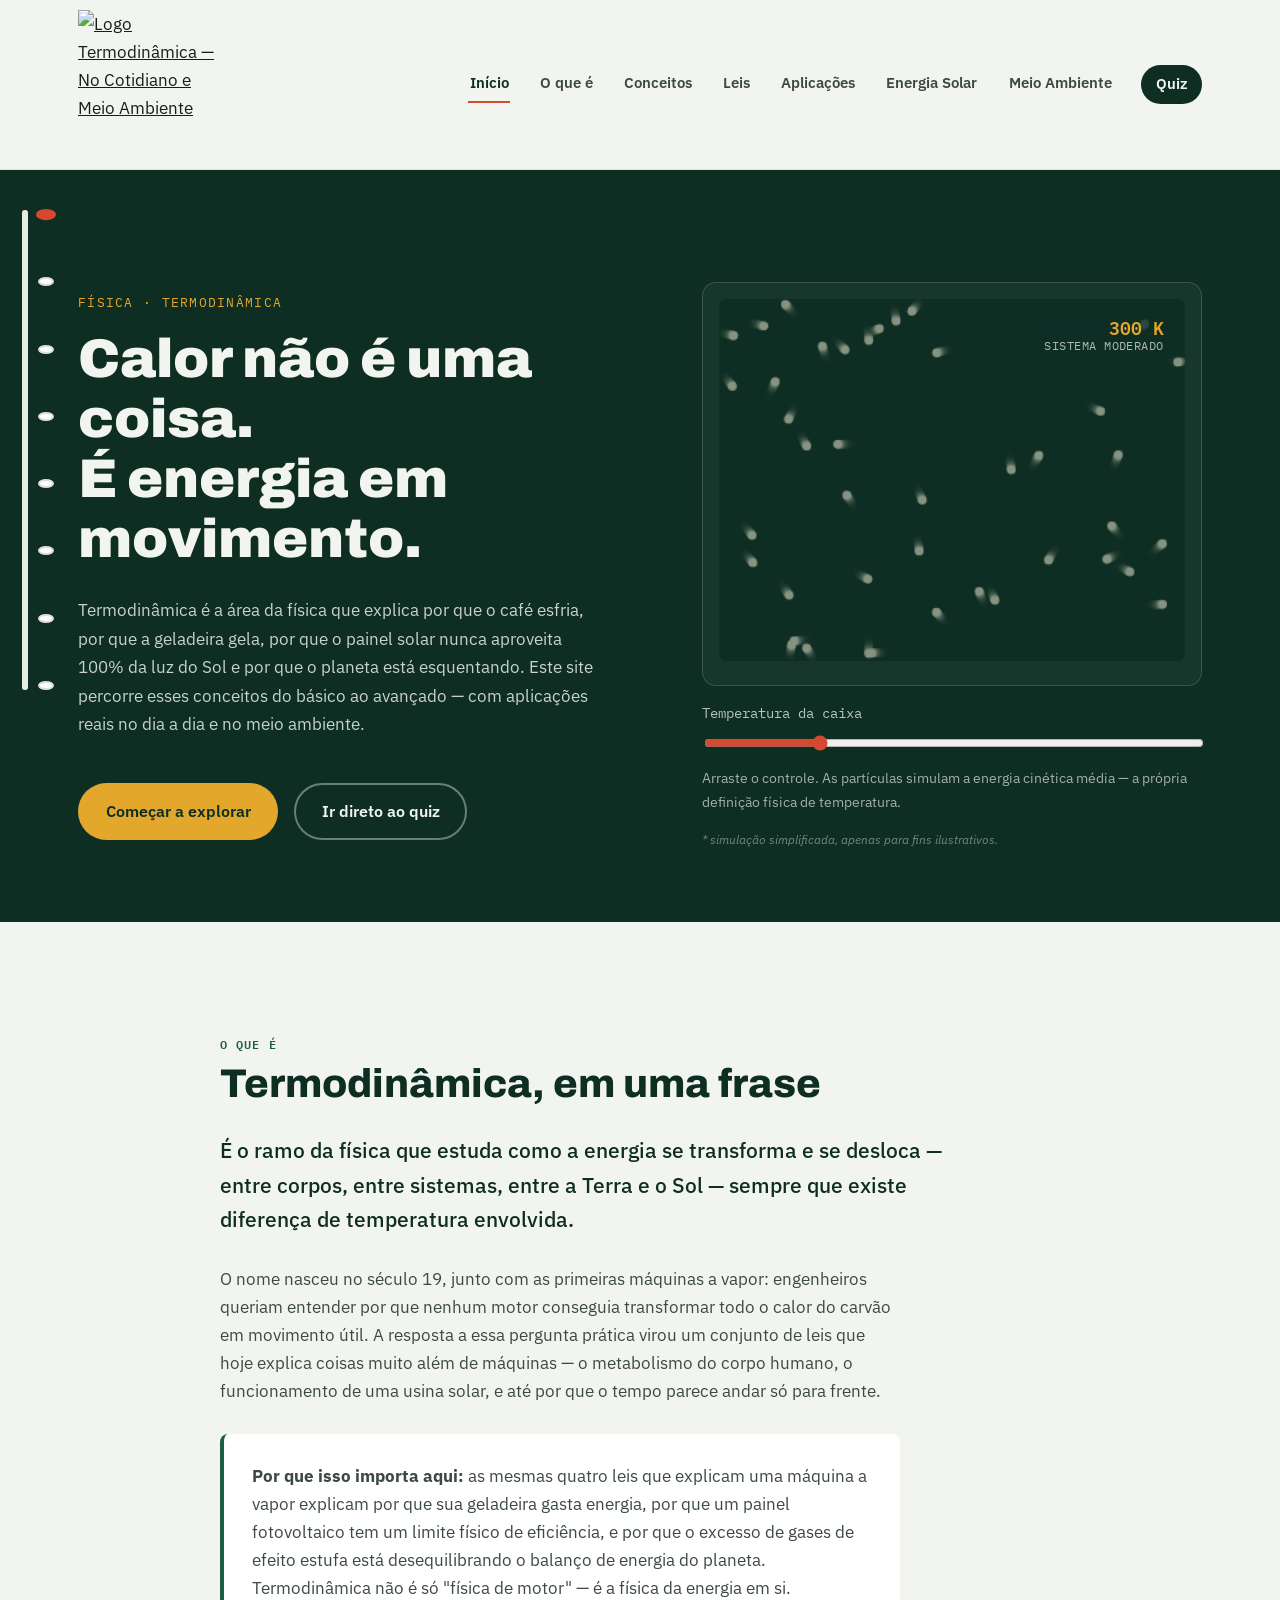
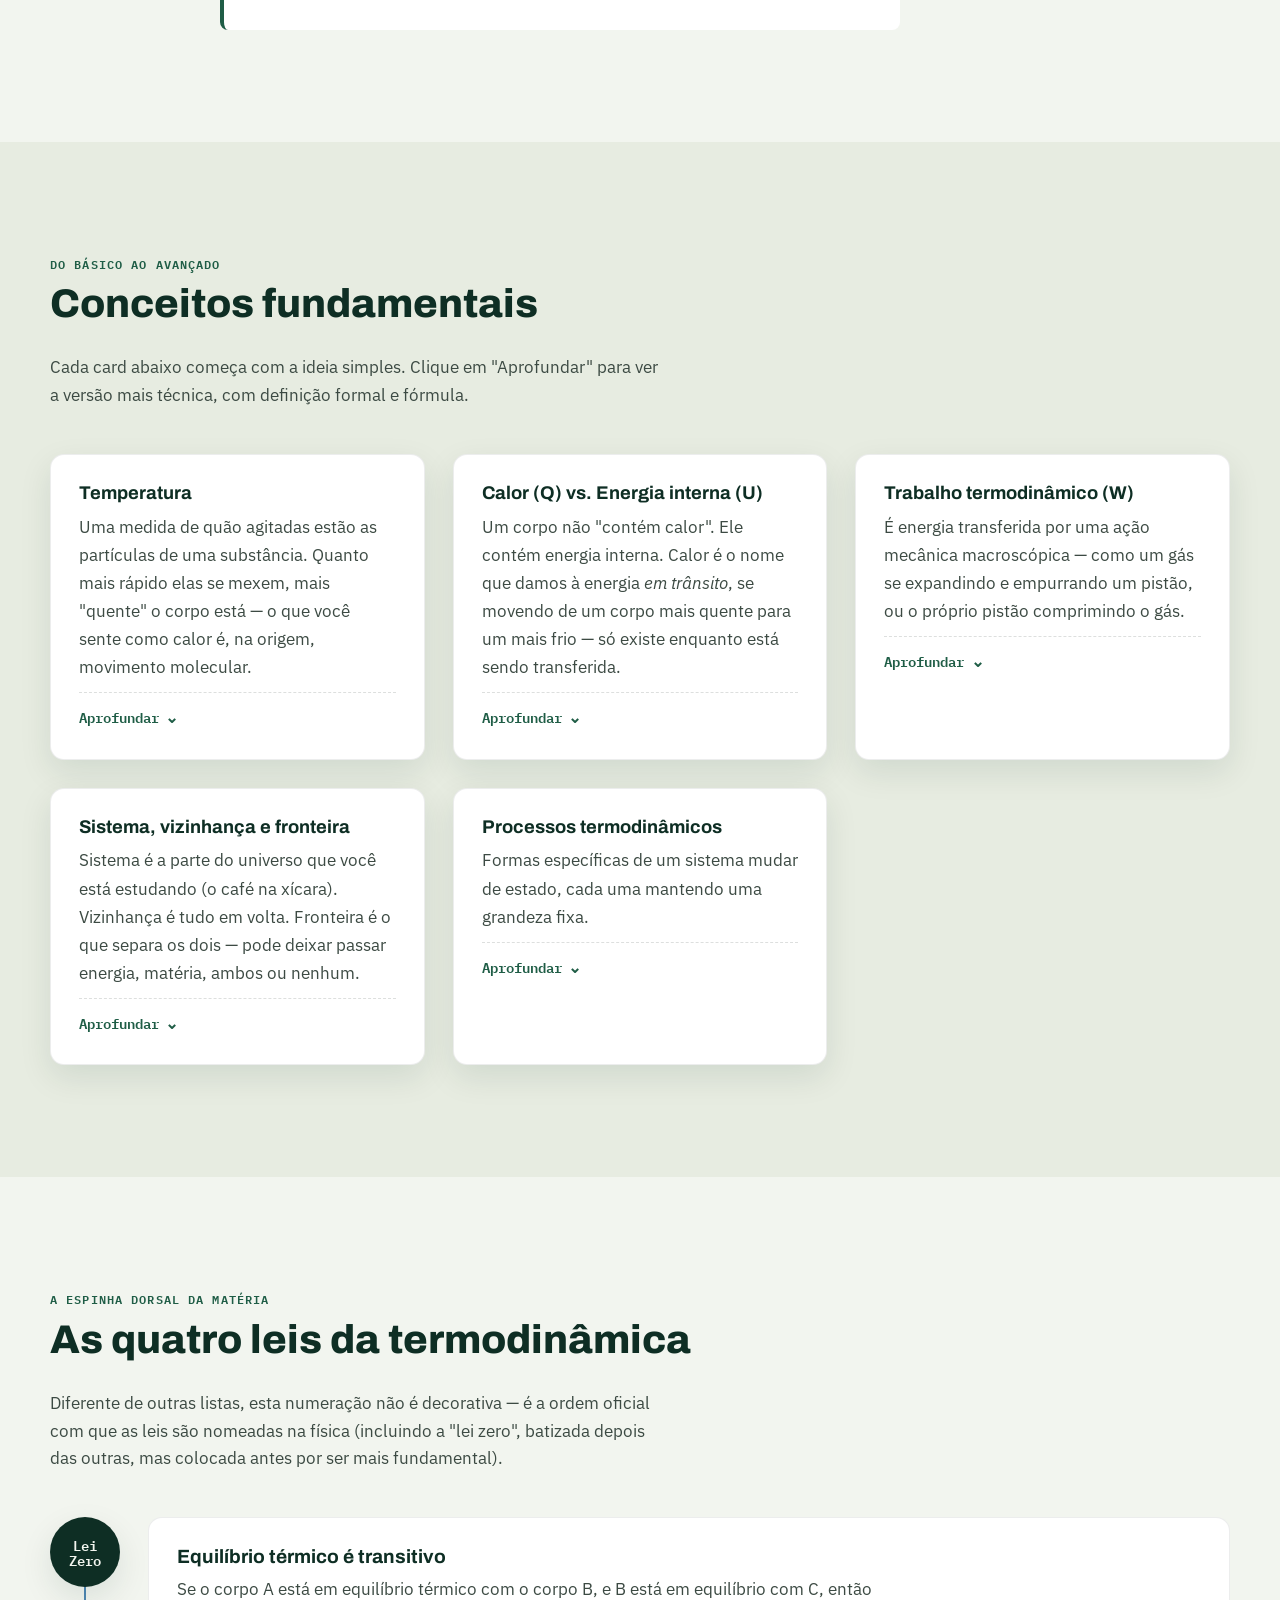
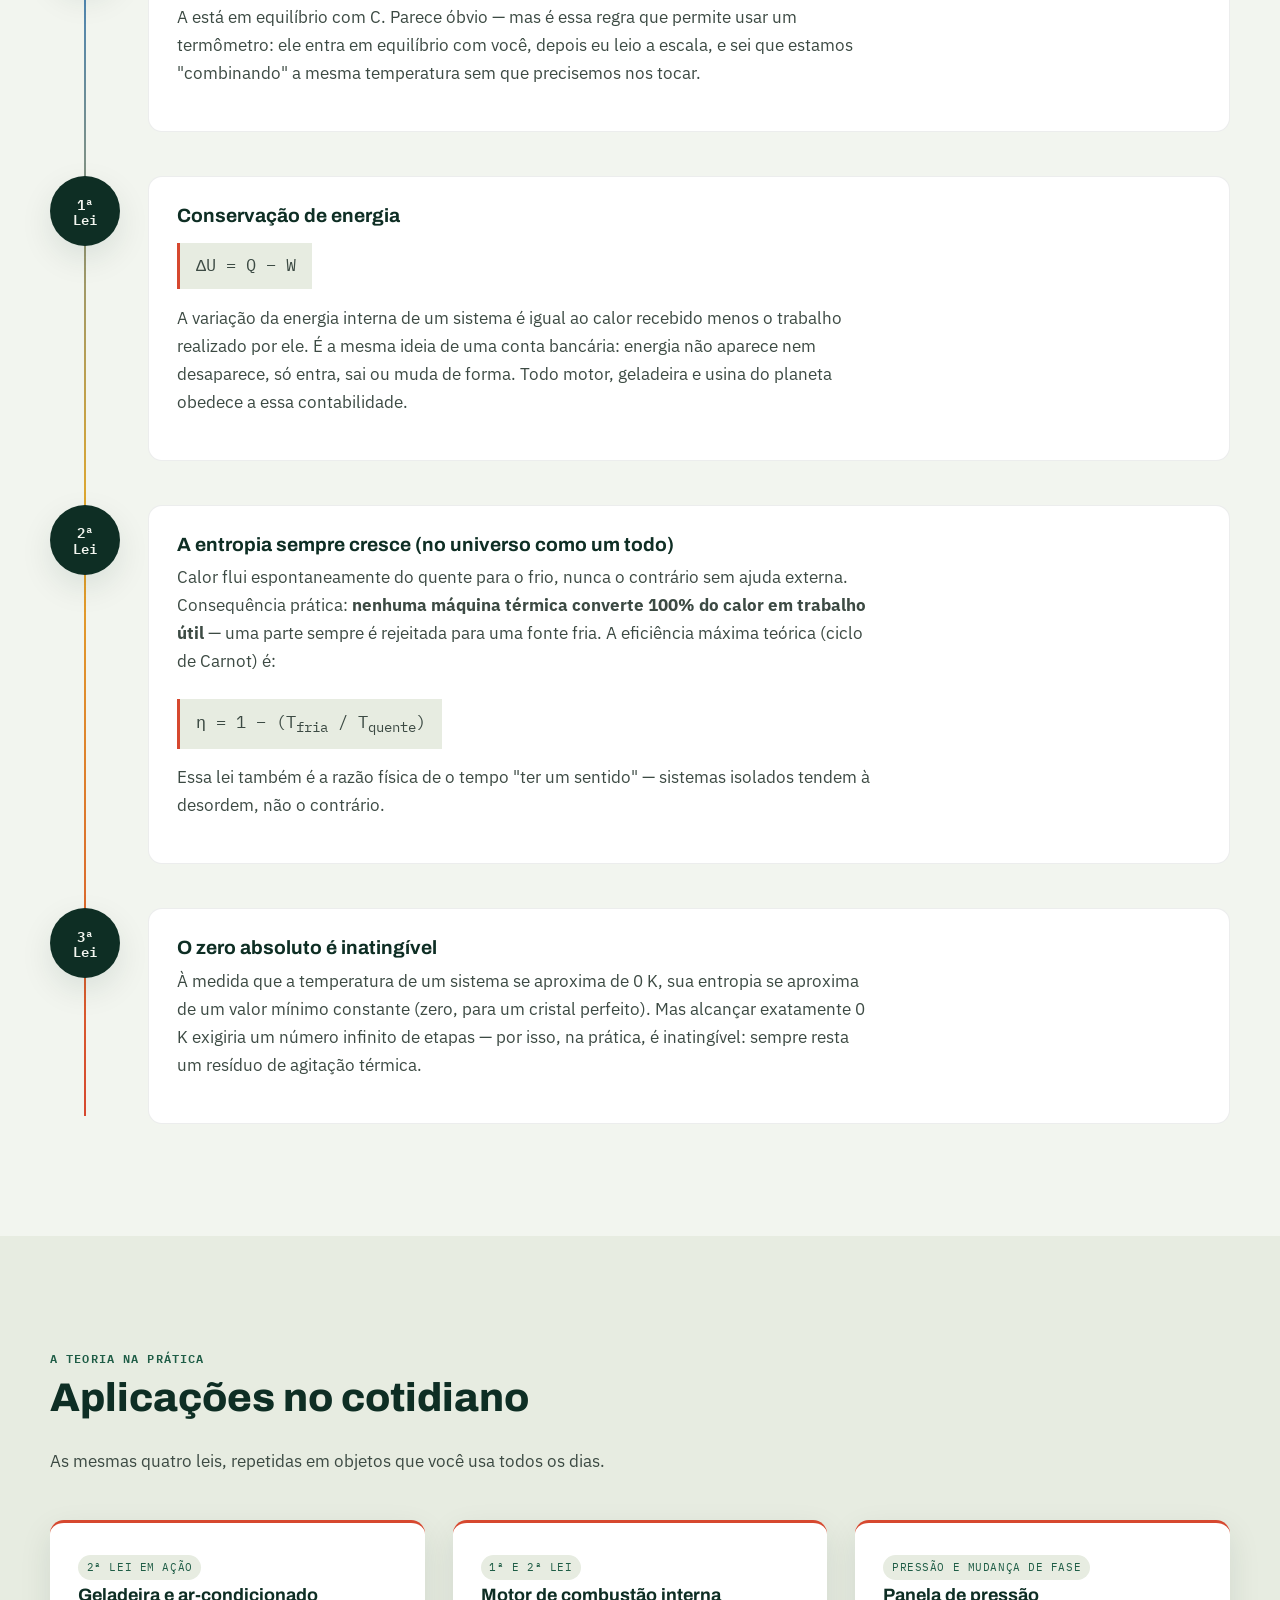
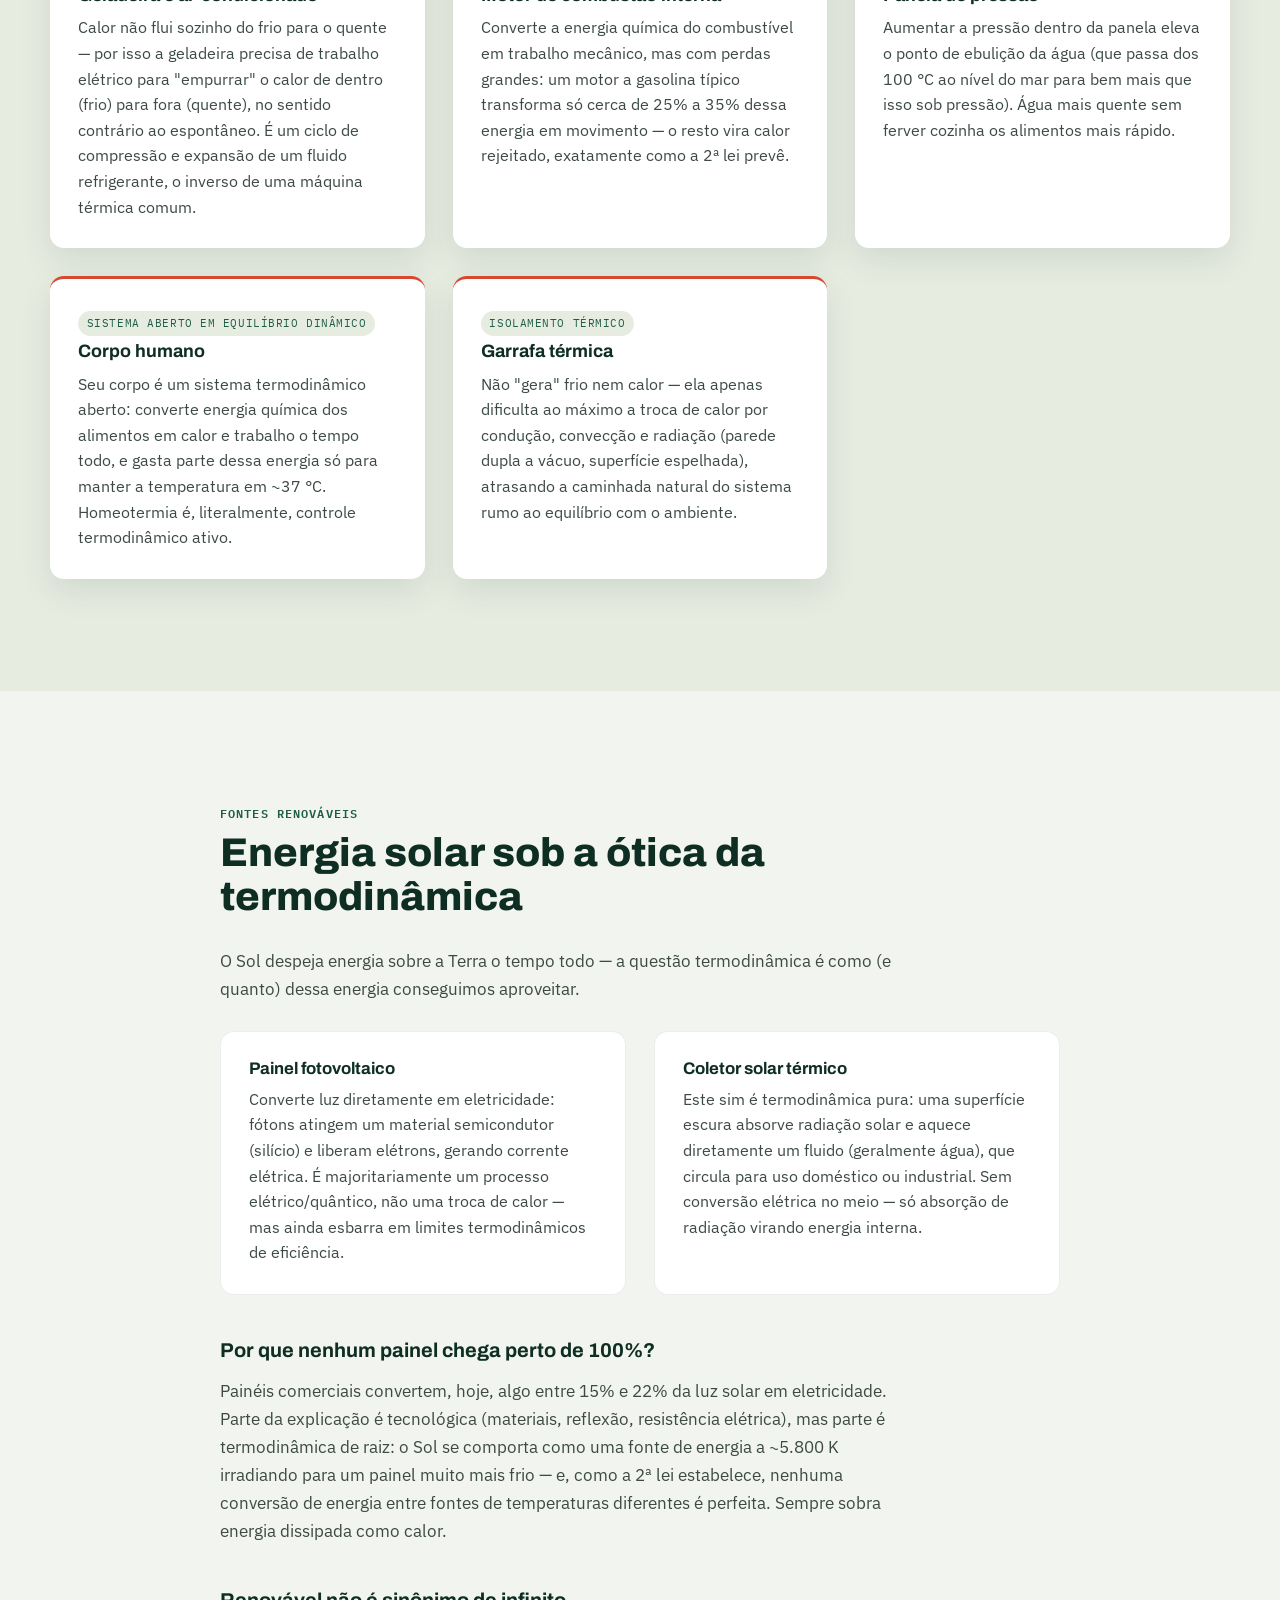
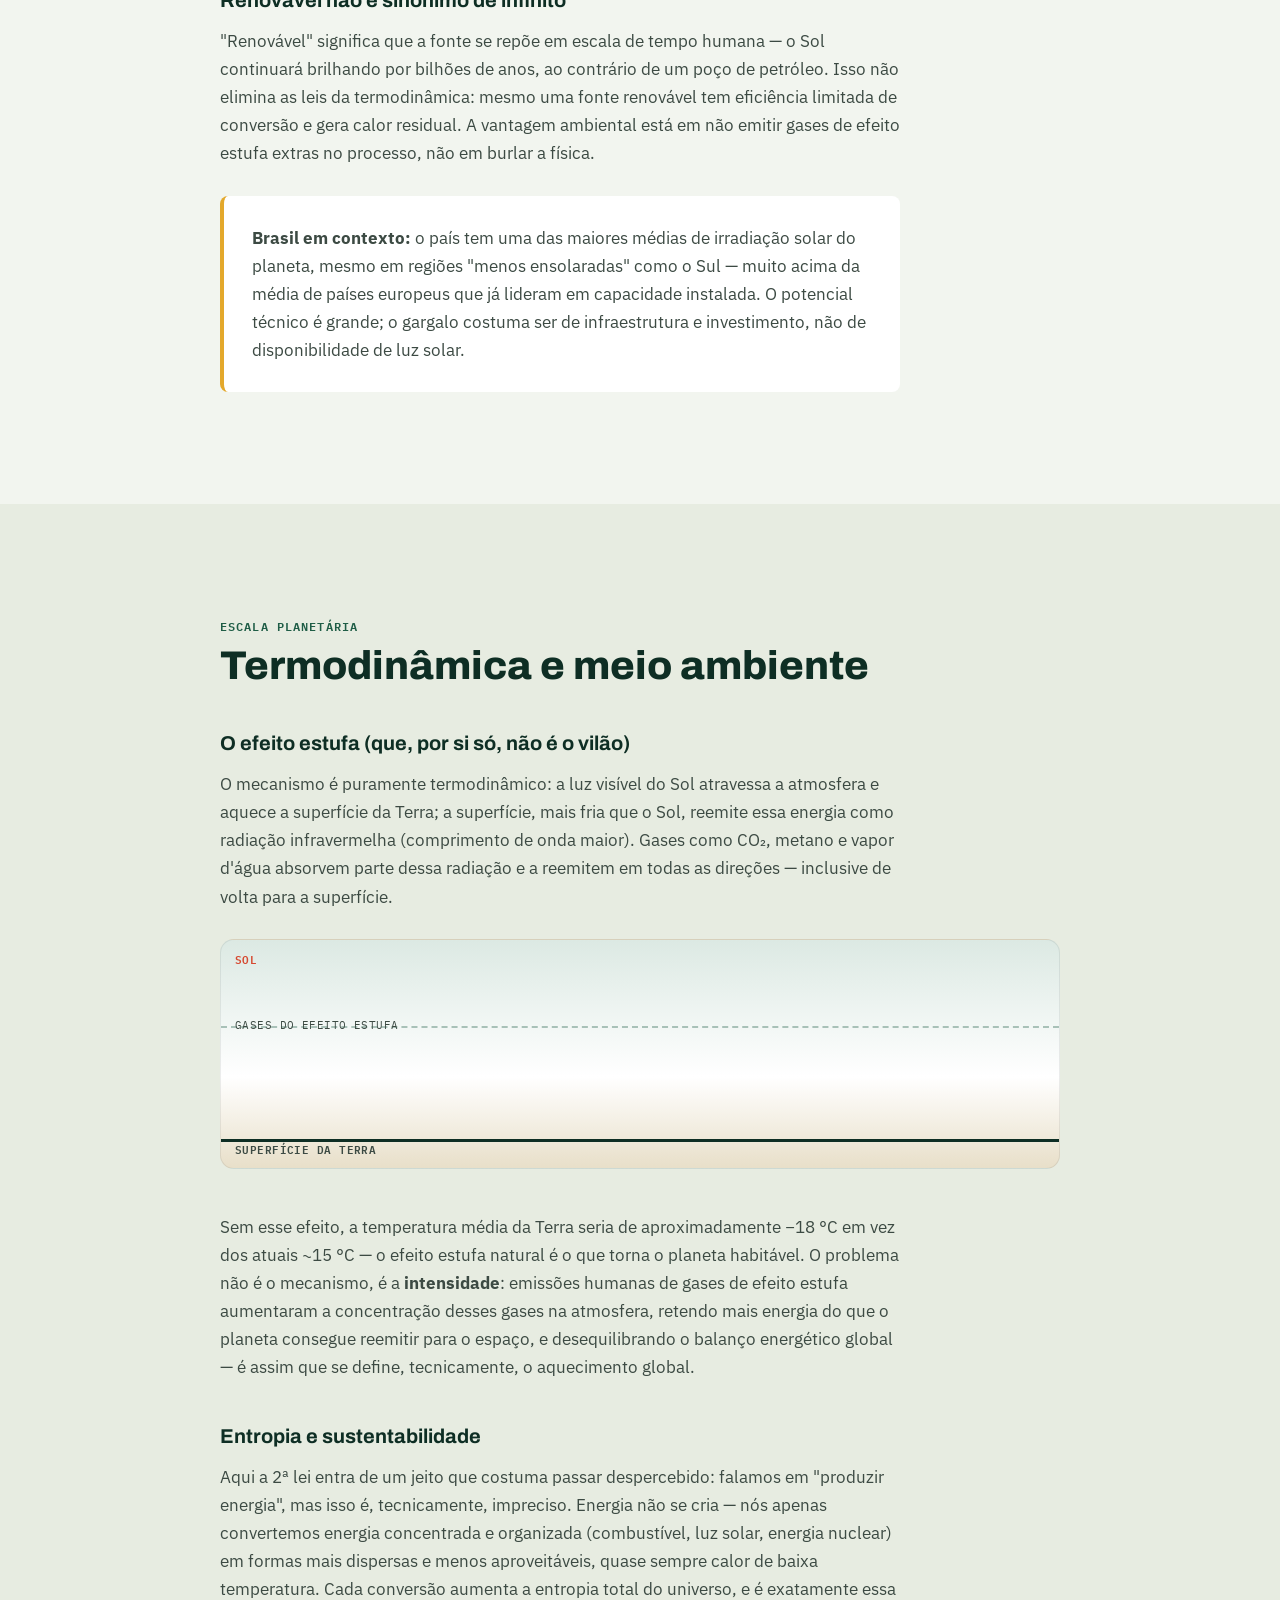
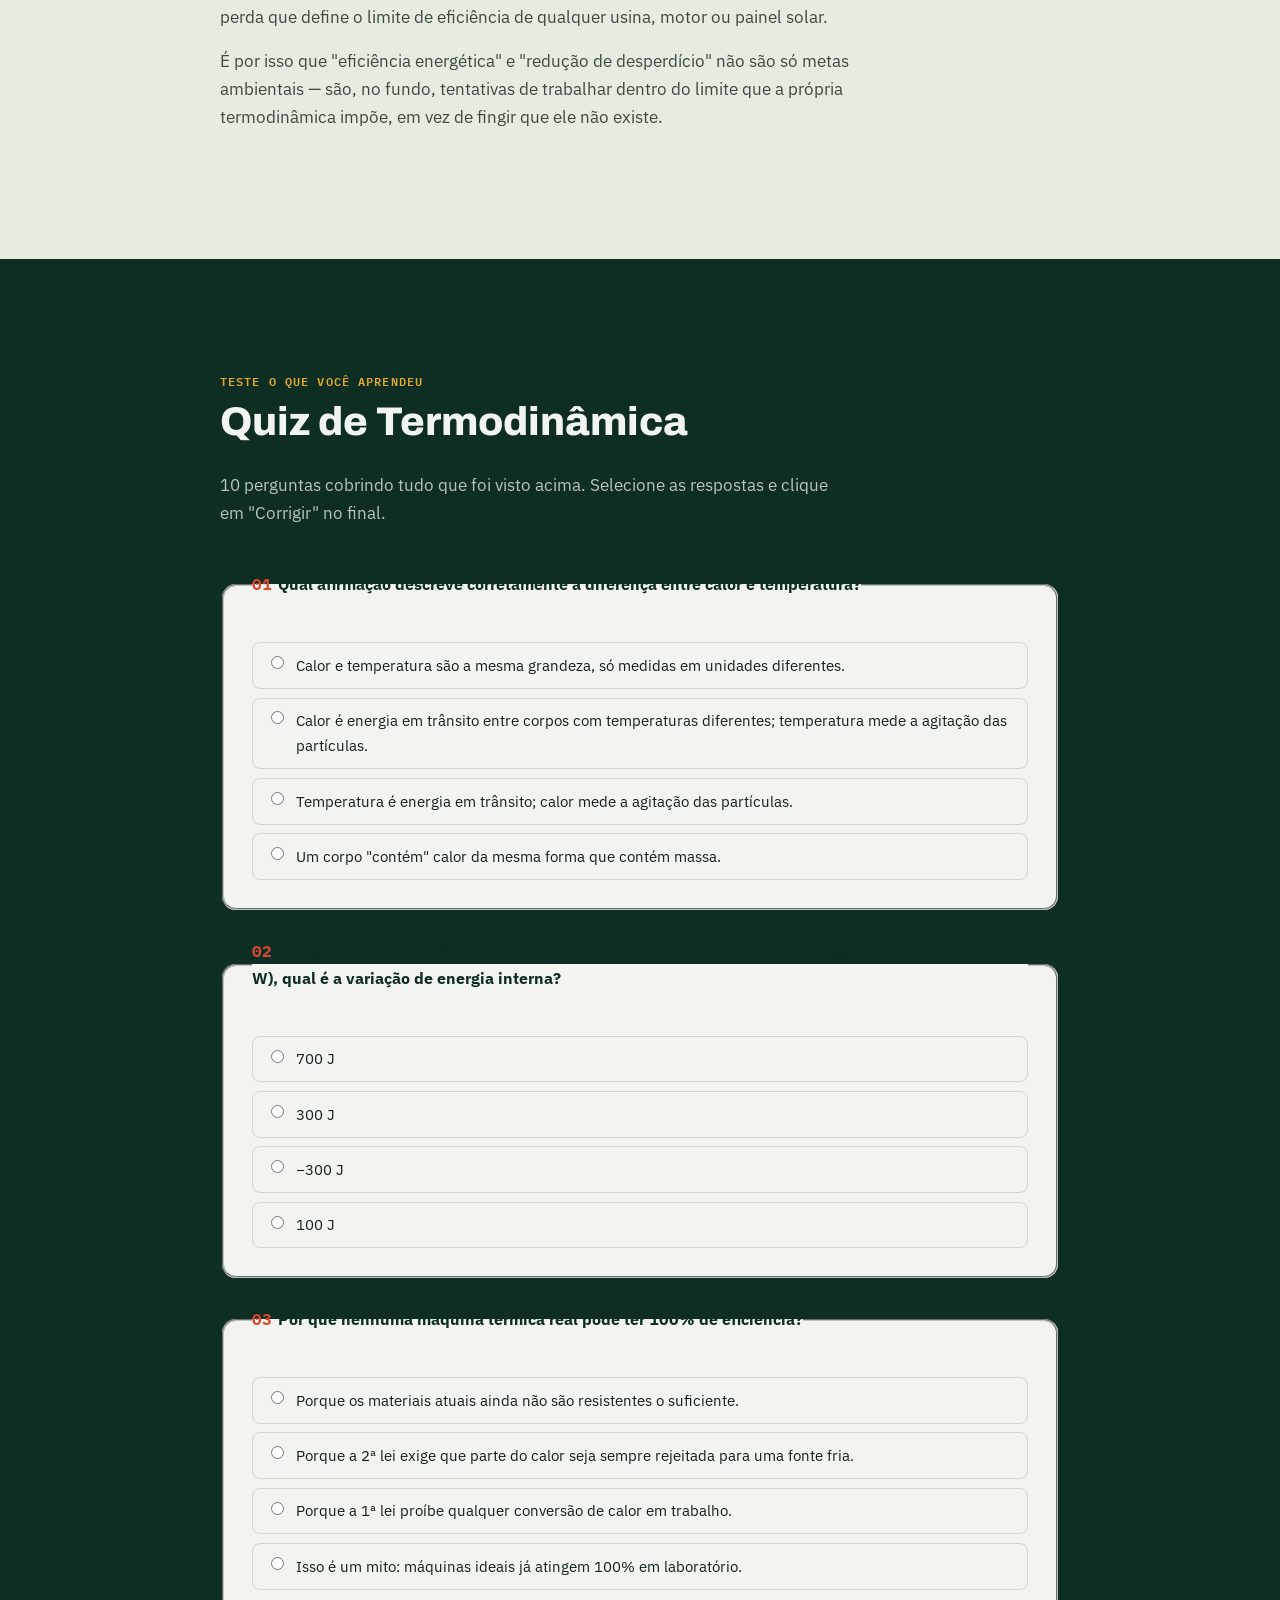
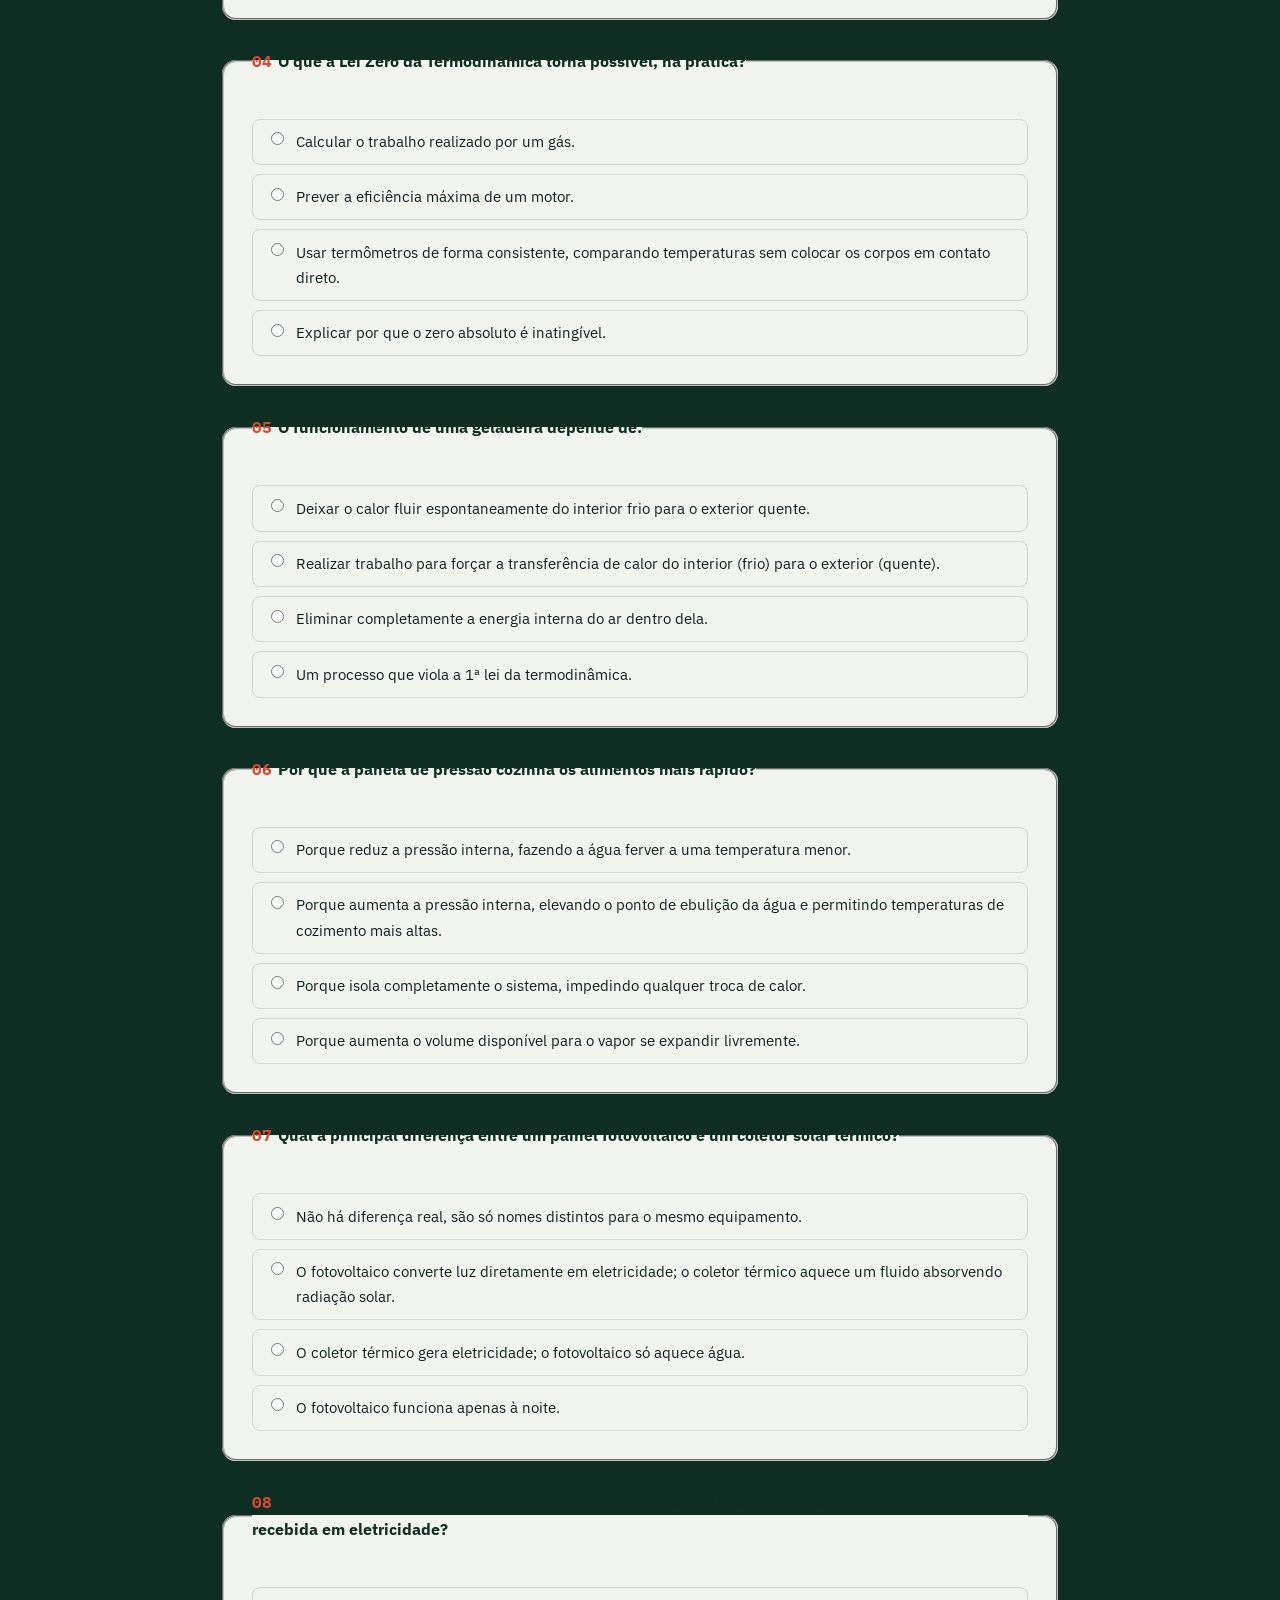
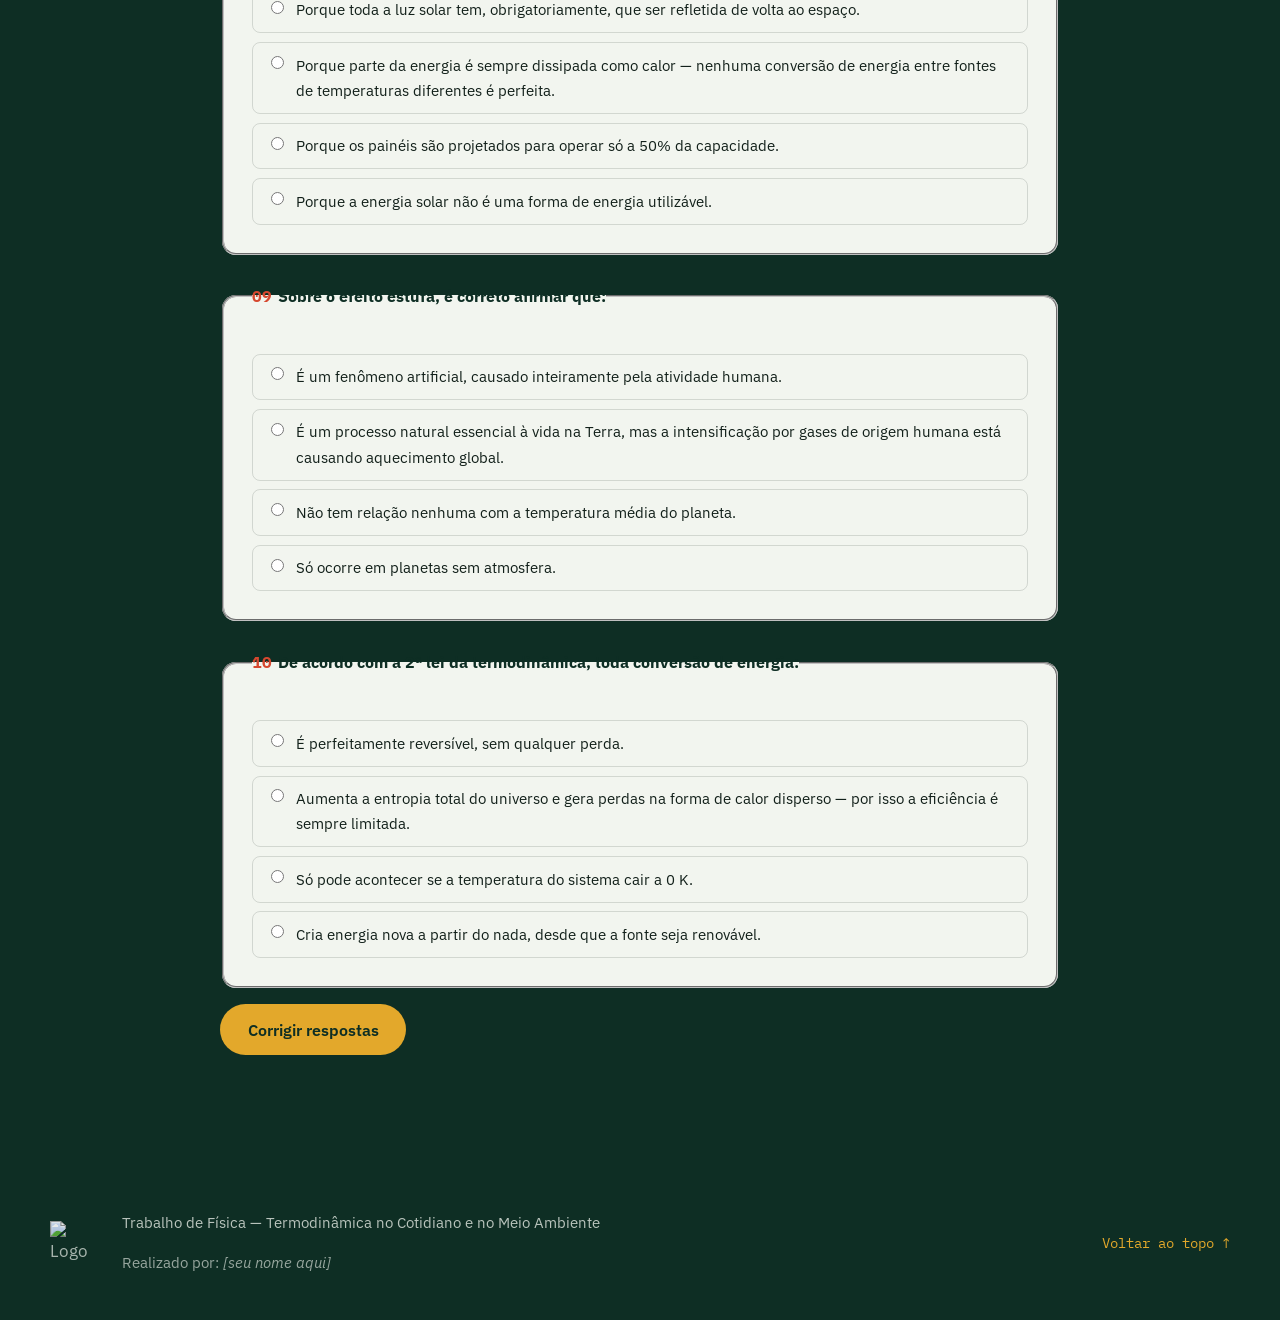
==== commit 3dd7ea65: "Update fmt.Println message from 'Hello' to 'Goodbye'" ====
--- a/index.html
+++ b/index.html
@@ -26,7 +26,7 @@
 <header class="cabecalho" id="topo">
   <div class="cabecalho-conteudo">
     <a href="#topo" class="marca">
-      <img src="https://postimg.cc/1g70CD3D" alt="Logo Termodinâmica — No Cotidiano e Meio Ambiente" class="logo-img">
+      <img src="https://i.postimg.cc/rmMhpJ6Z/termodinamica.png" alt="Logo Termodinâmica — No Cotidiano e Meio Ambiente" class="logo-img">
     </a>
     <button class="menu-toggle" id="menuToggle" aria-label="Abrir menu" aria-expanded="false">
       <span></span><span></span><span></span>
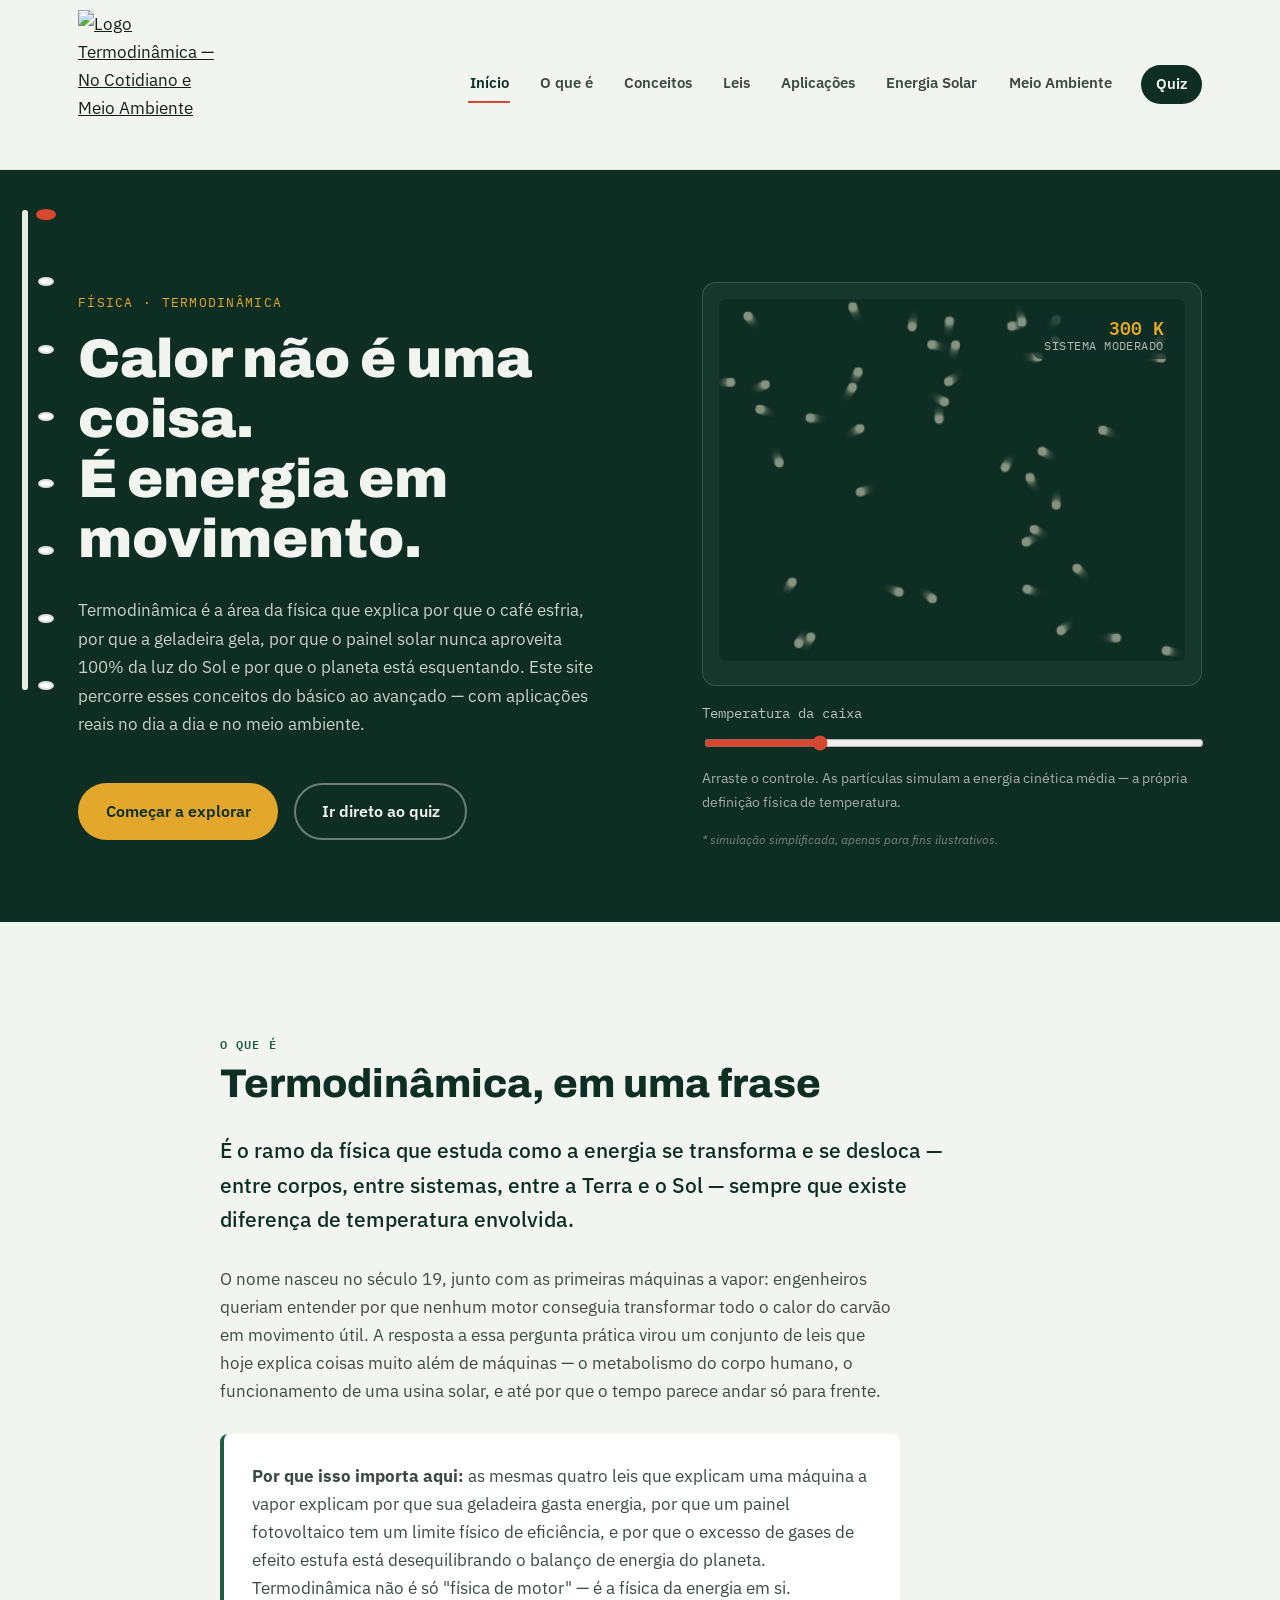
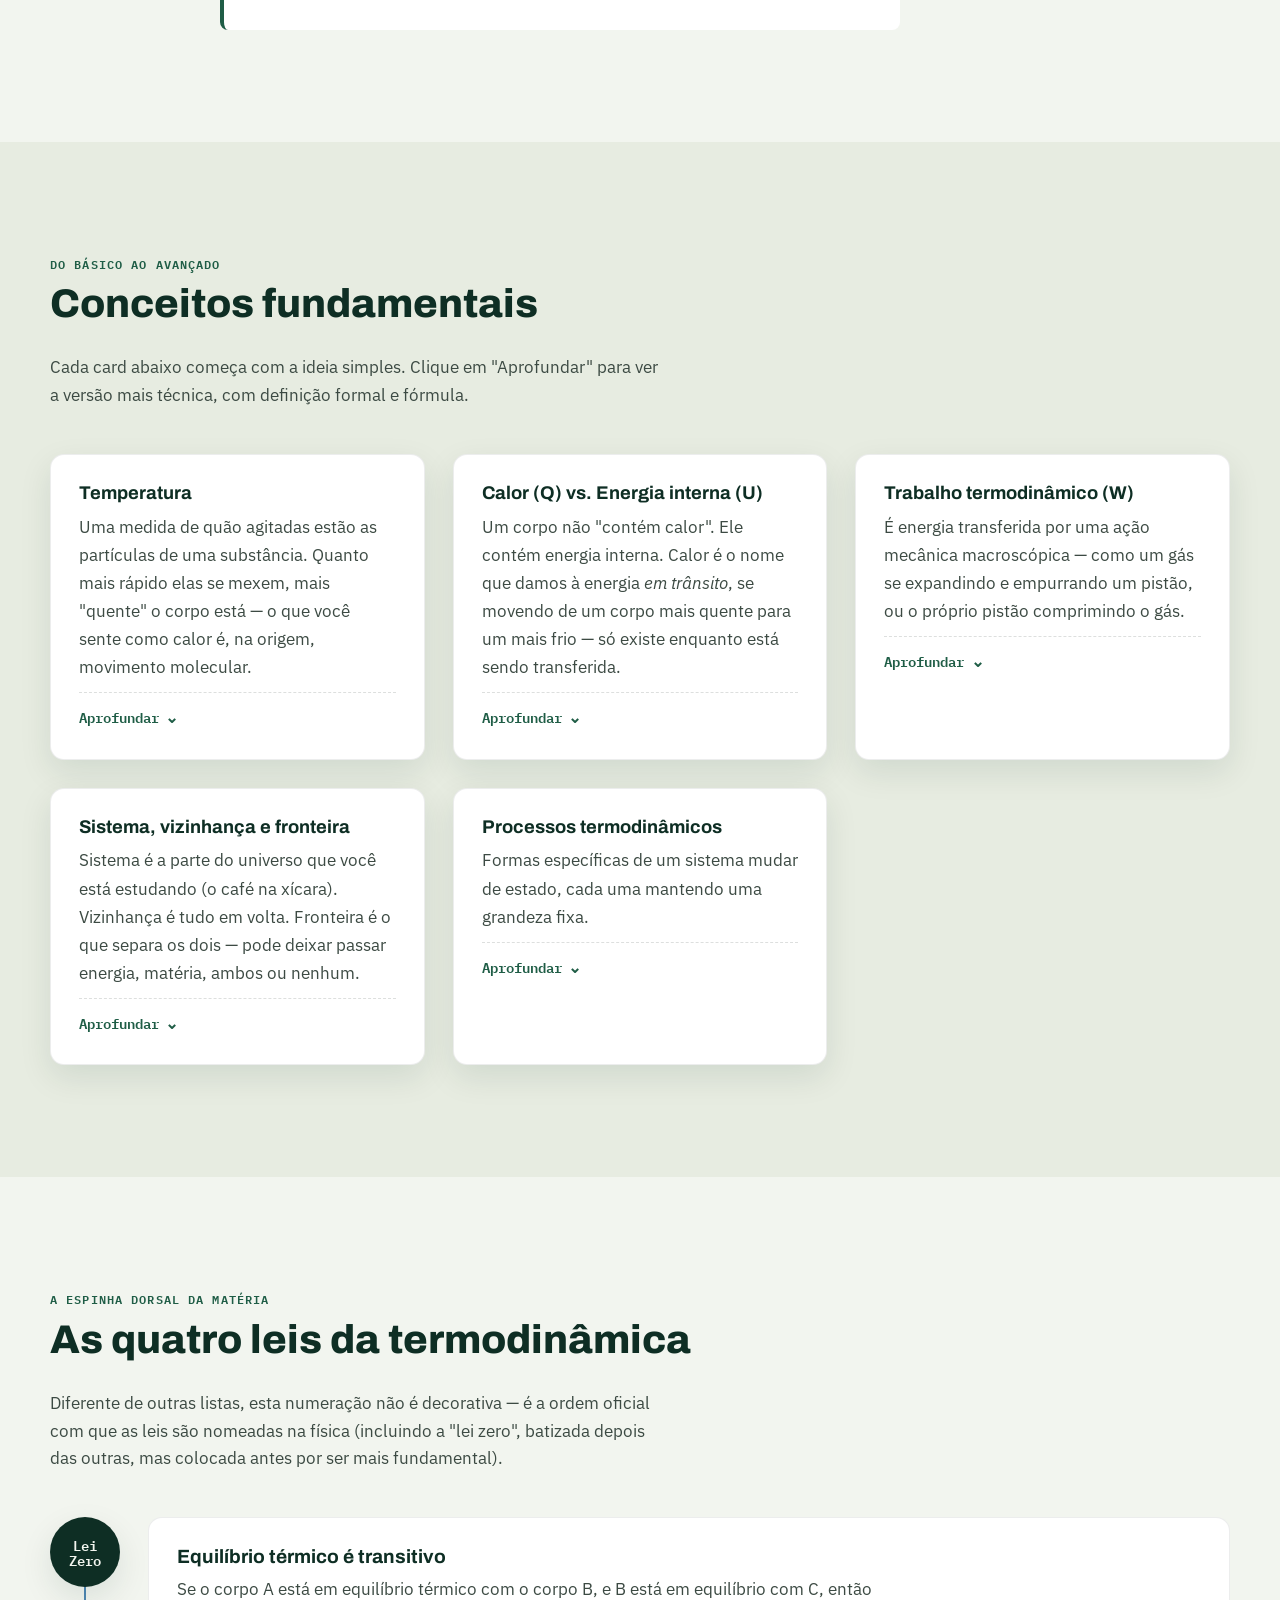
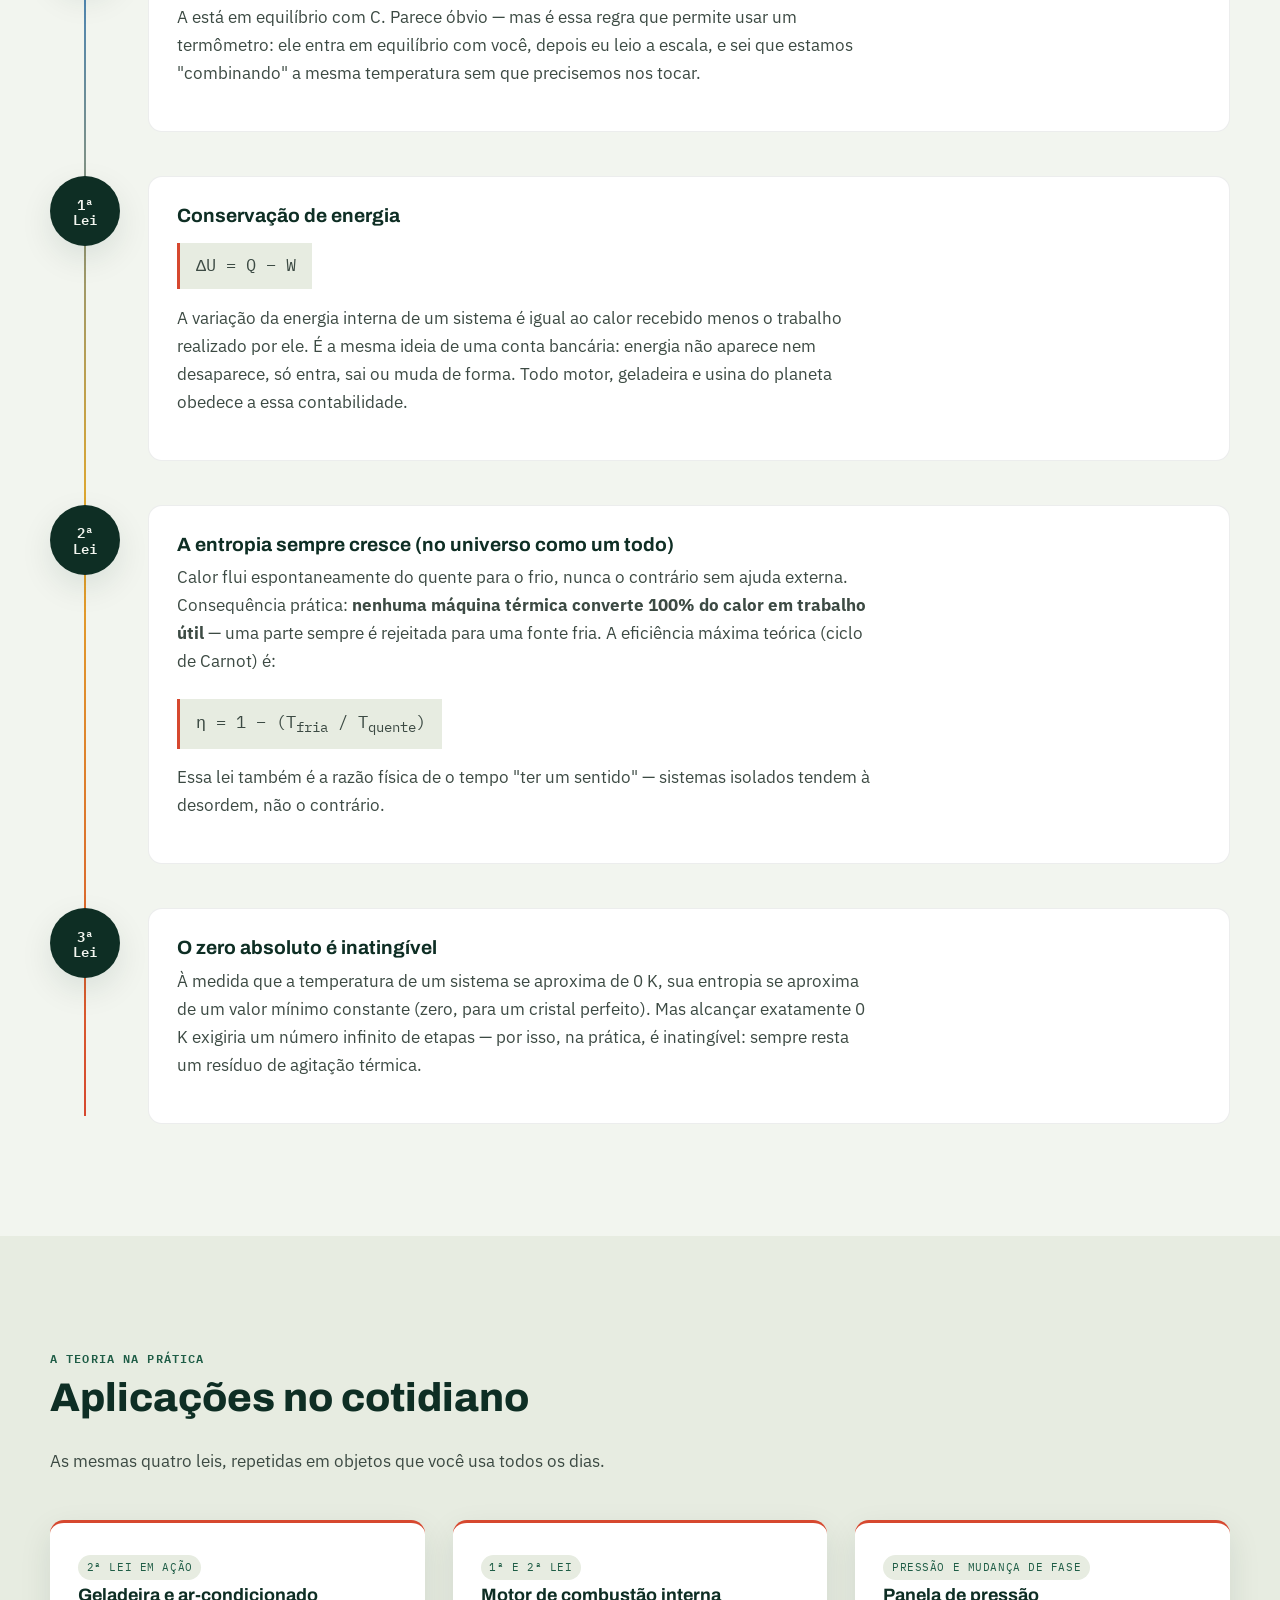
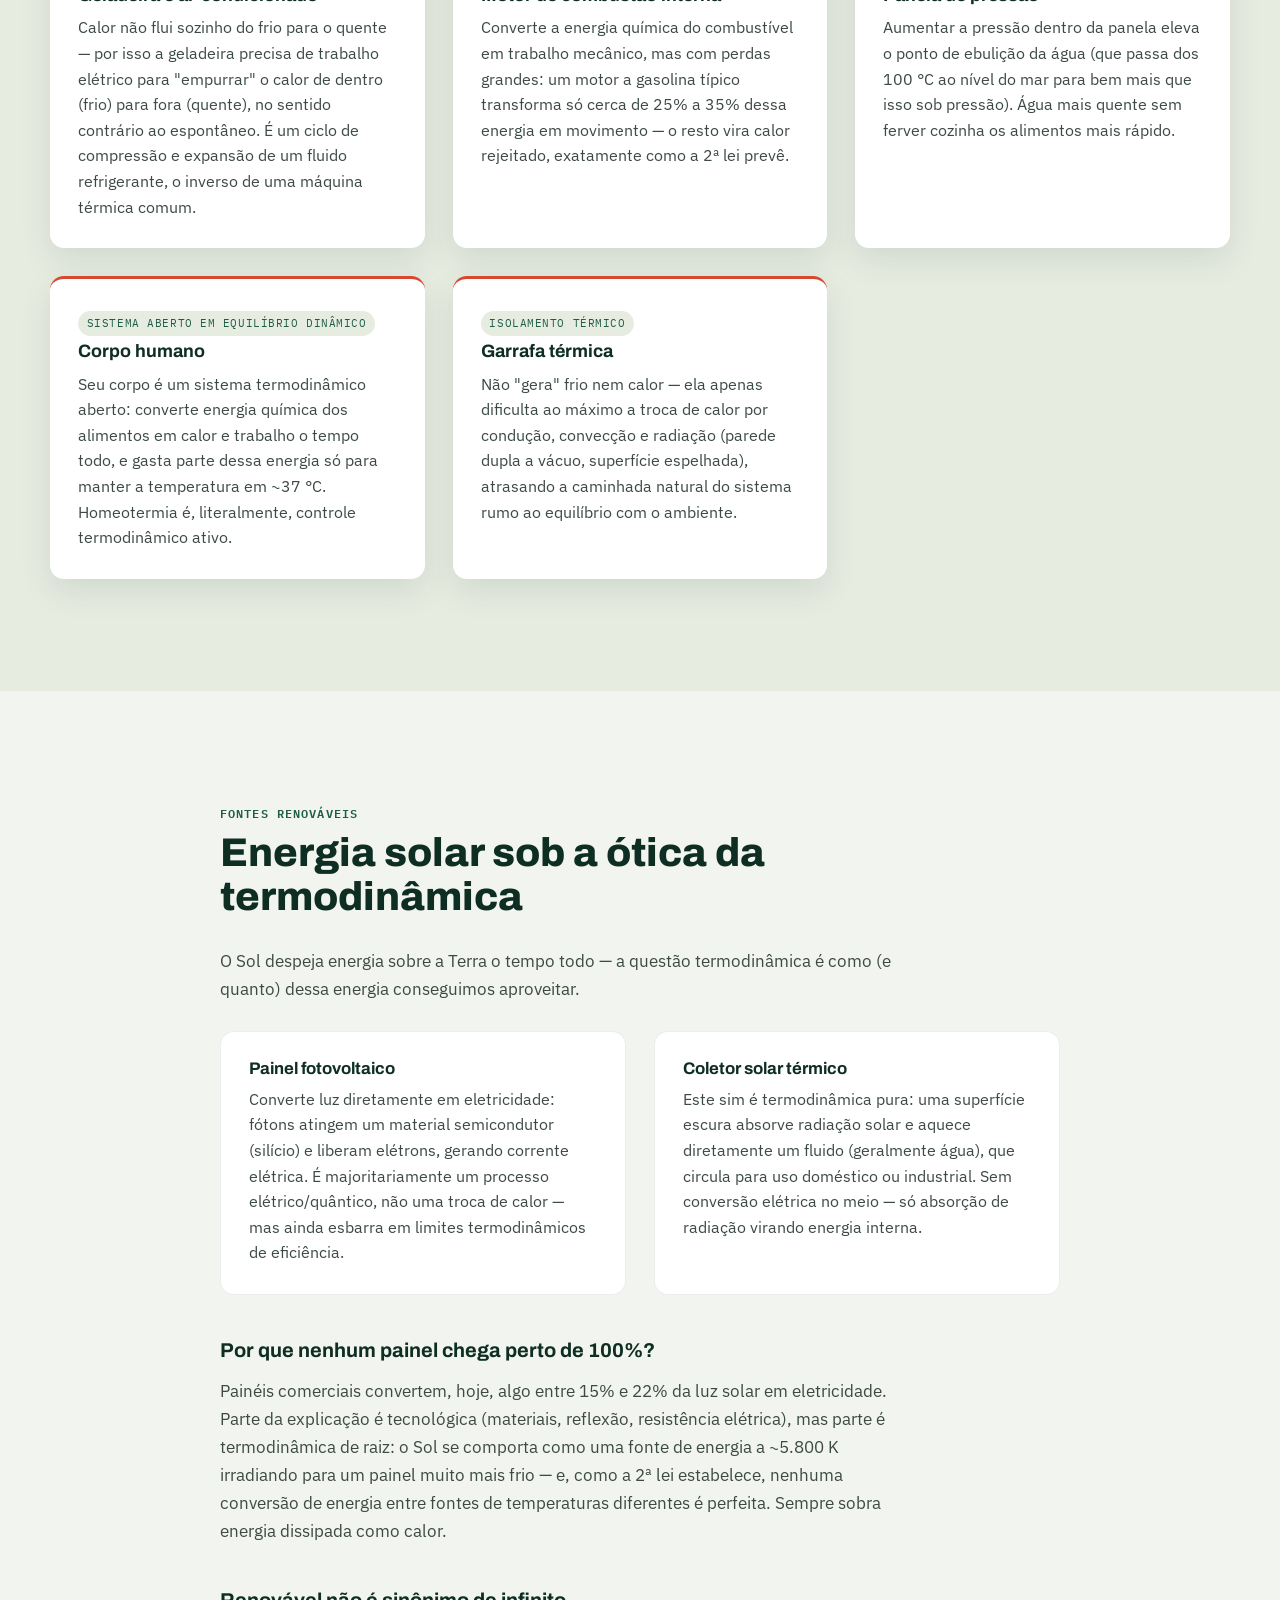
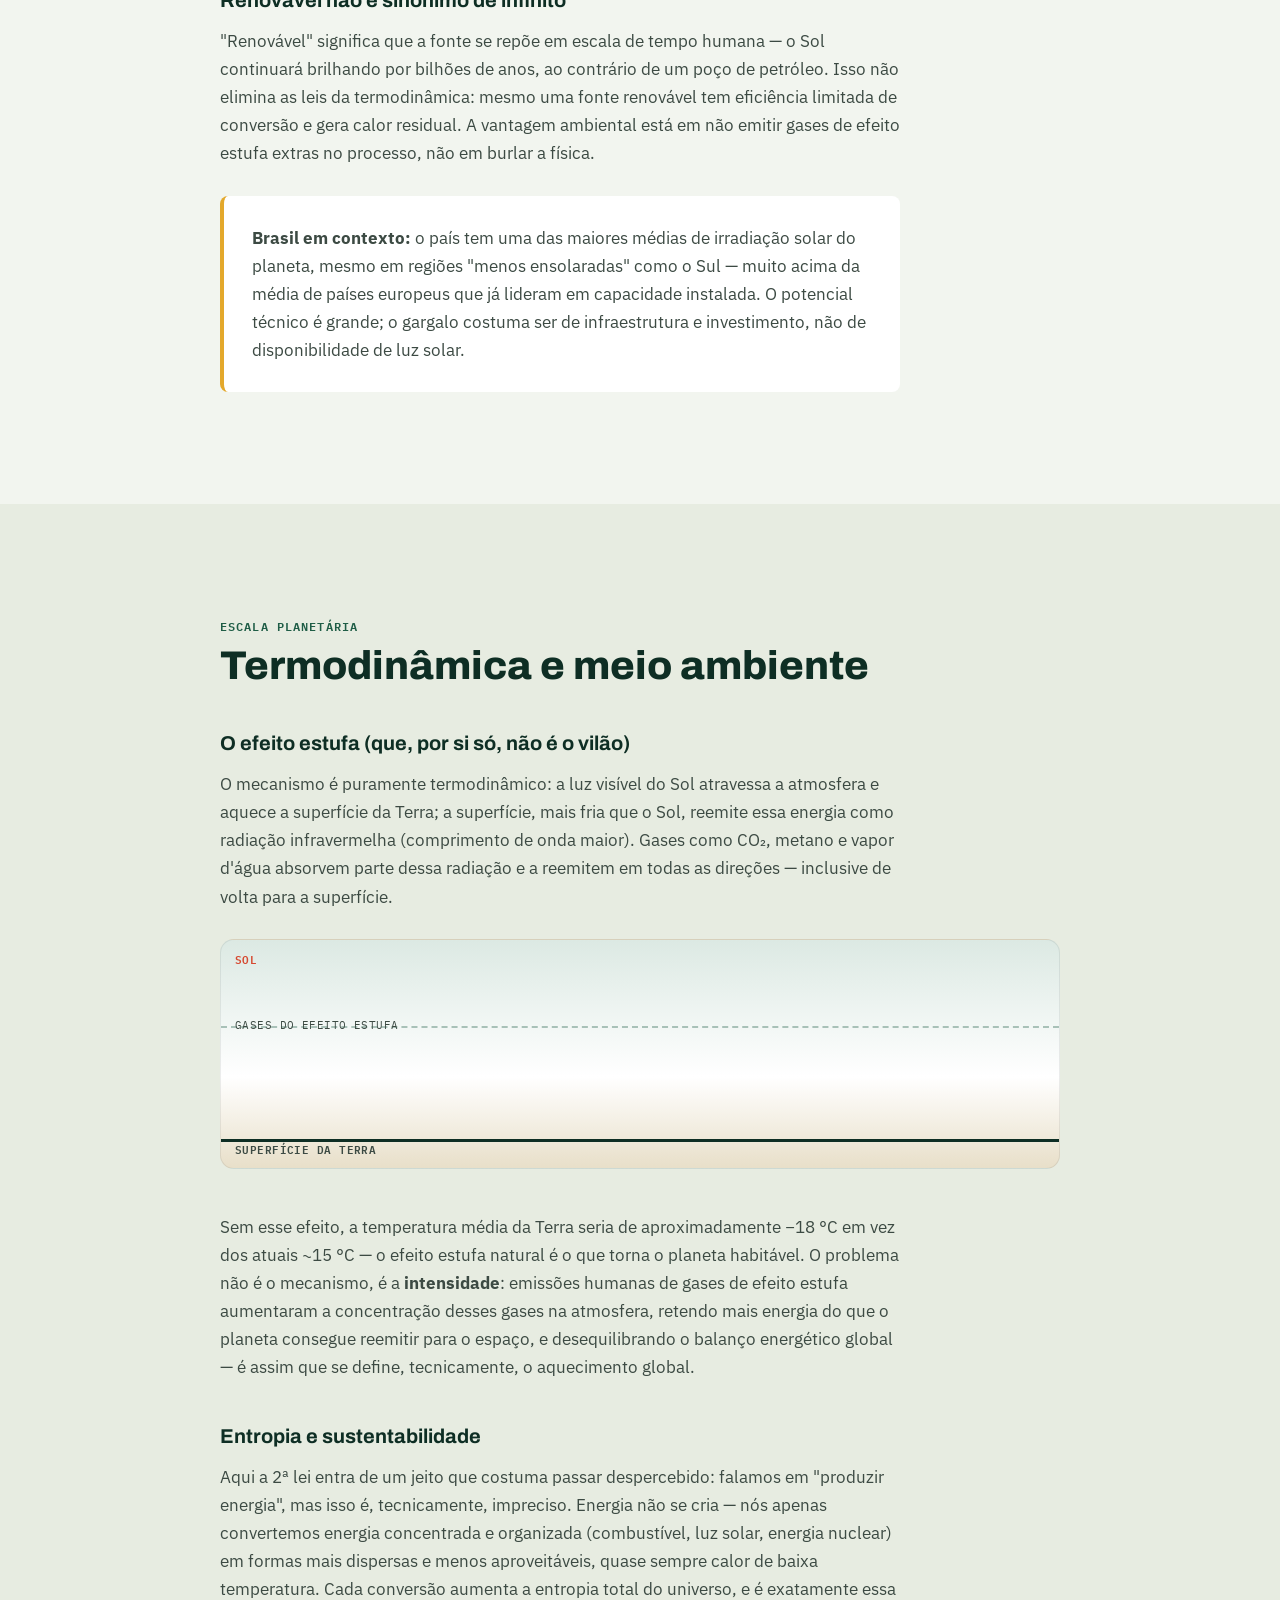
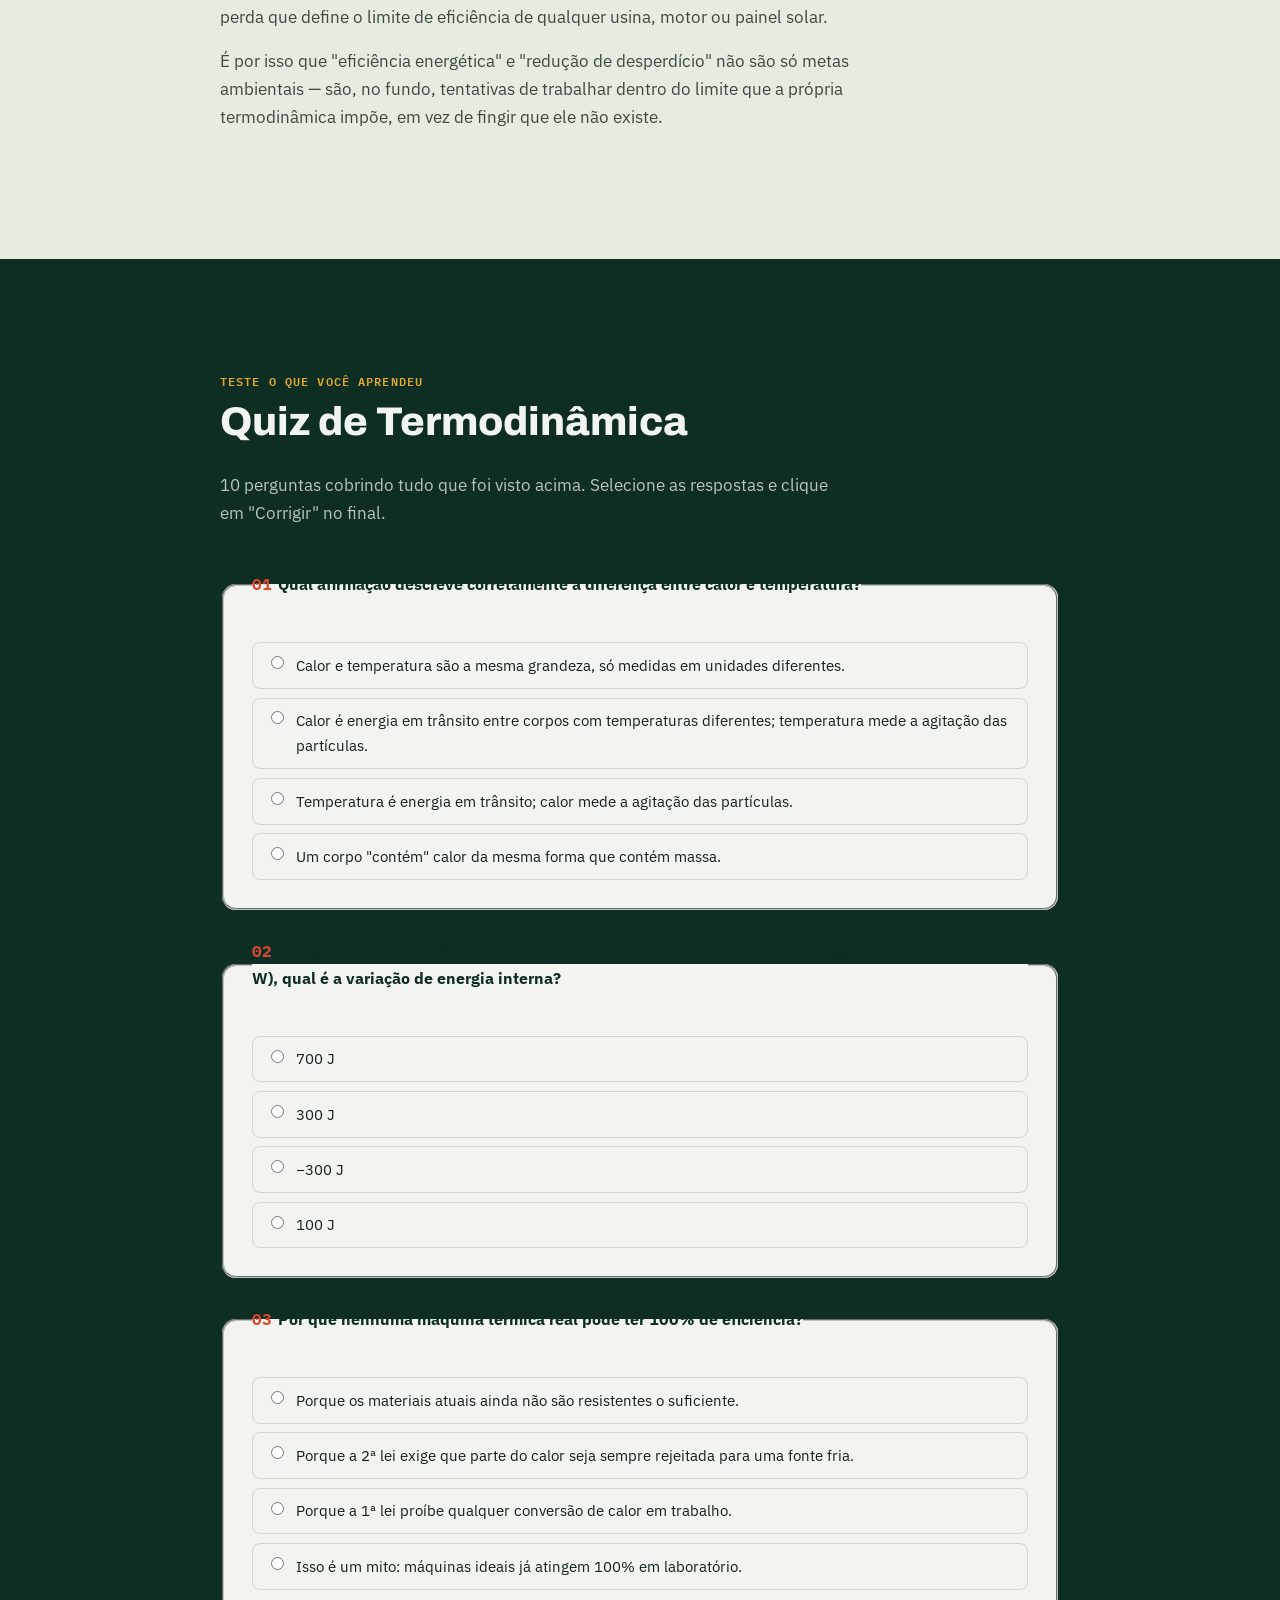
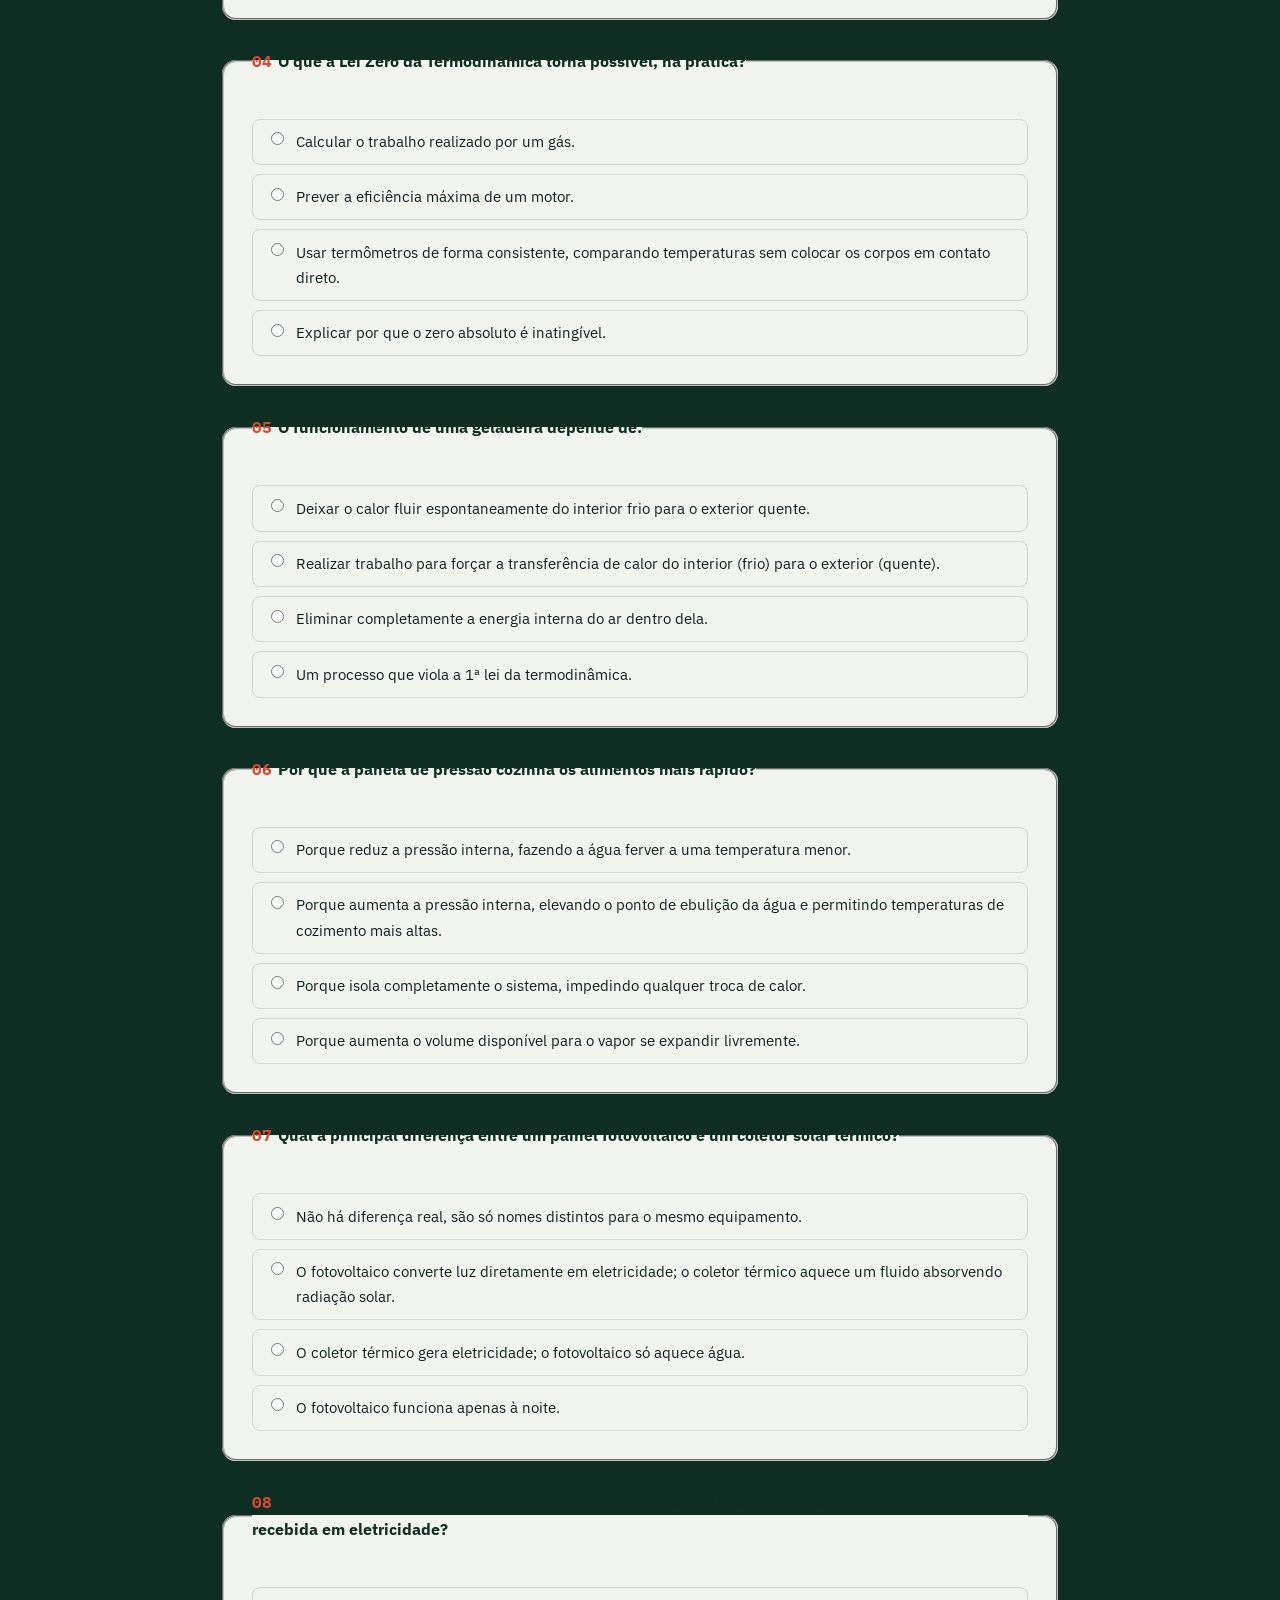
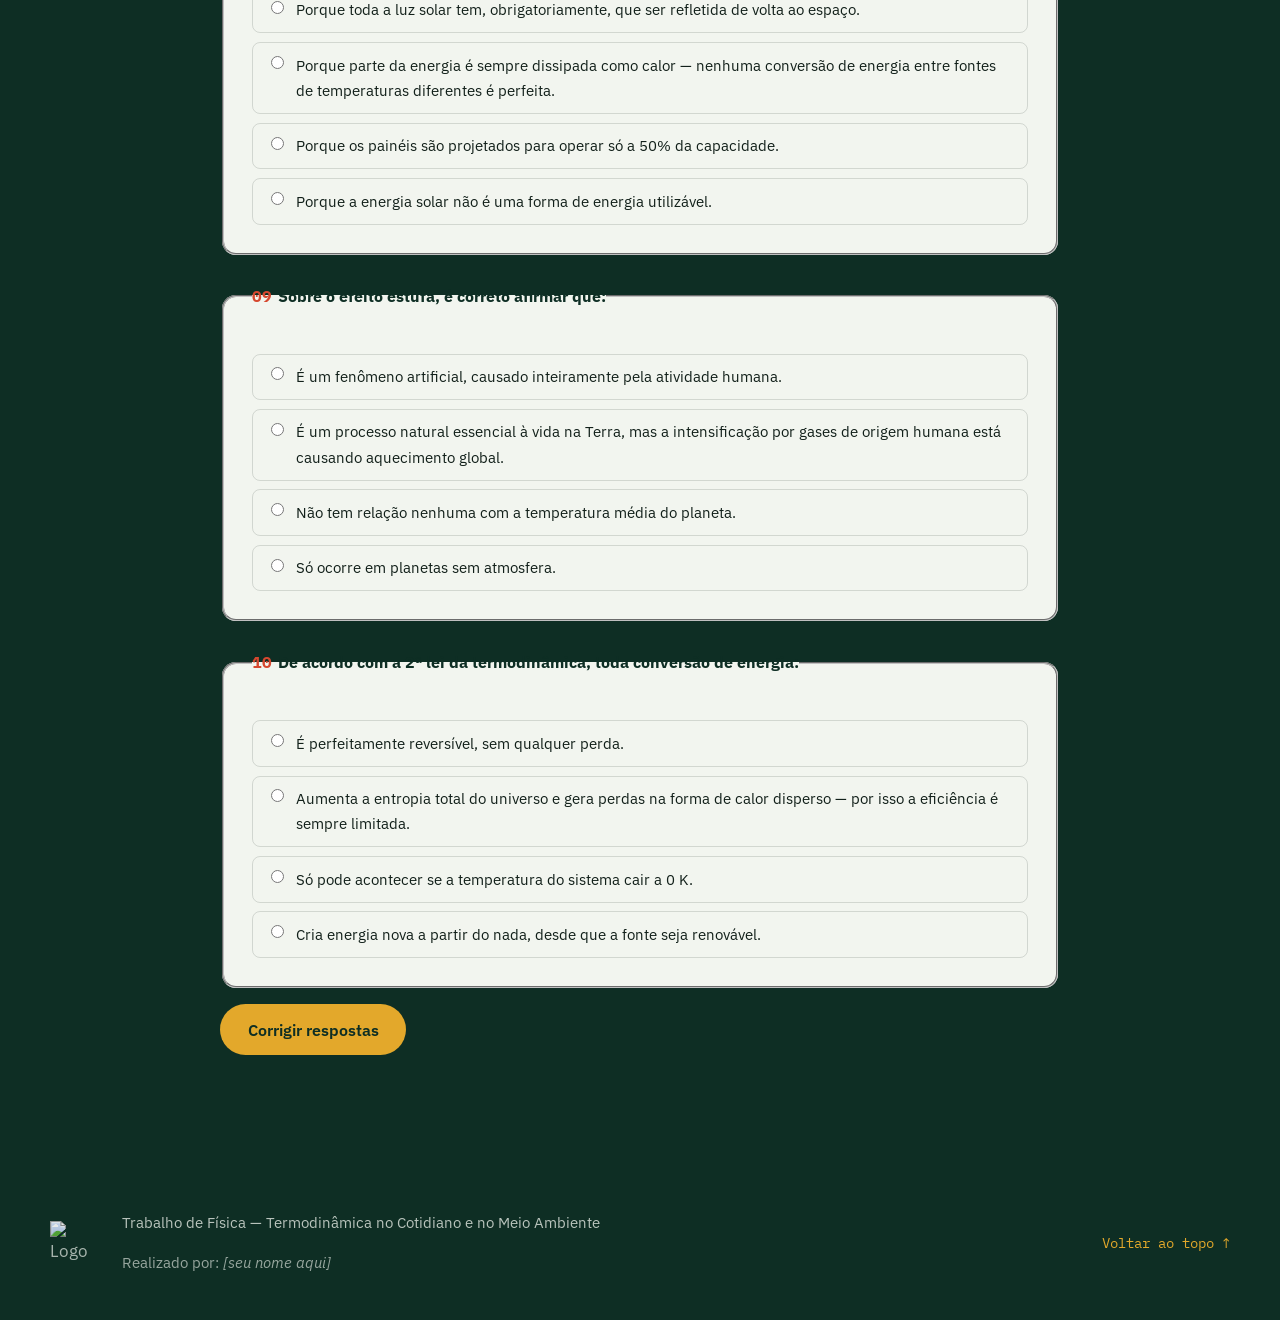
==== commit f9b54fa6: "Update print statement from 'Hello' to 'Goodbye'" ====
--- a/index.html
+++ b/index.html
@@ -26,7 +26,7 @@
 <header class="cabecalho" id="topo">
   <div class="cabecalho-conteudo">
     <a href="#topo" class="marca">
-      <img src="https://i.postimg.cc/rmMhpJ6Z/termodinamica.png" alt="Logo Termodinâmica — No Cotidiano e Meio Ambiente" class="logo-img">
+      <img src="termodinamica.jpg" alt="Logo Termodinâmica — No Cotidiano e Meio Ambiente" class="logo-img">
     </a>
     <button class="menu-toggle" id="menuToggle" aria-label="Abrir menu" aria-expanded="false">
       <span></span><span></span><span></span>
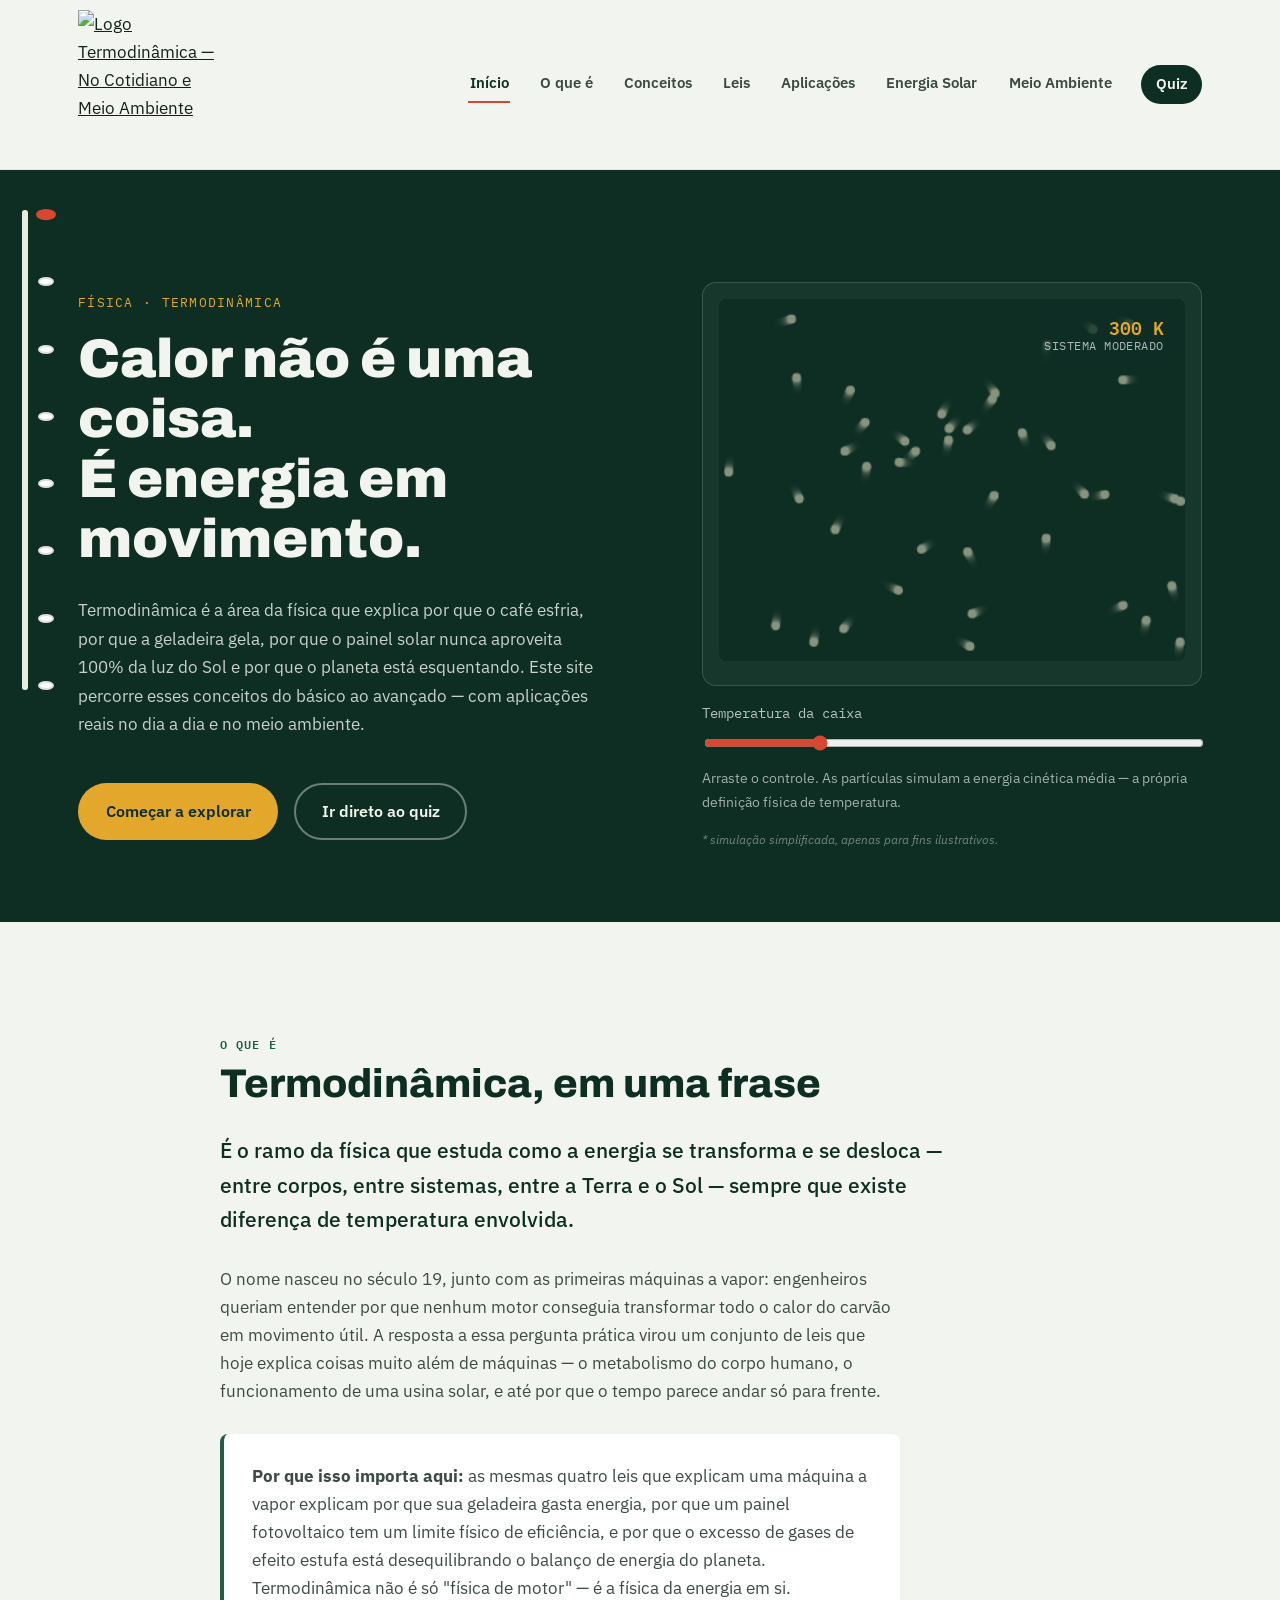
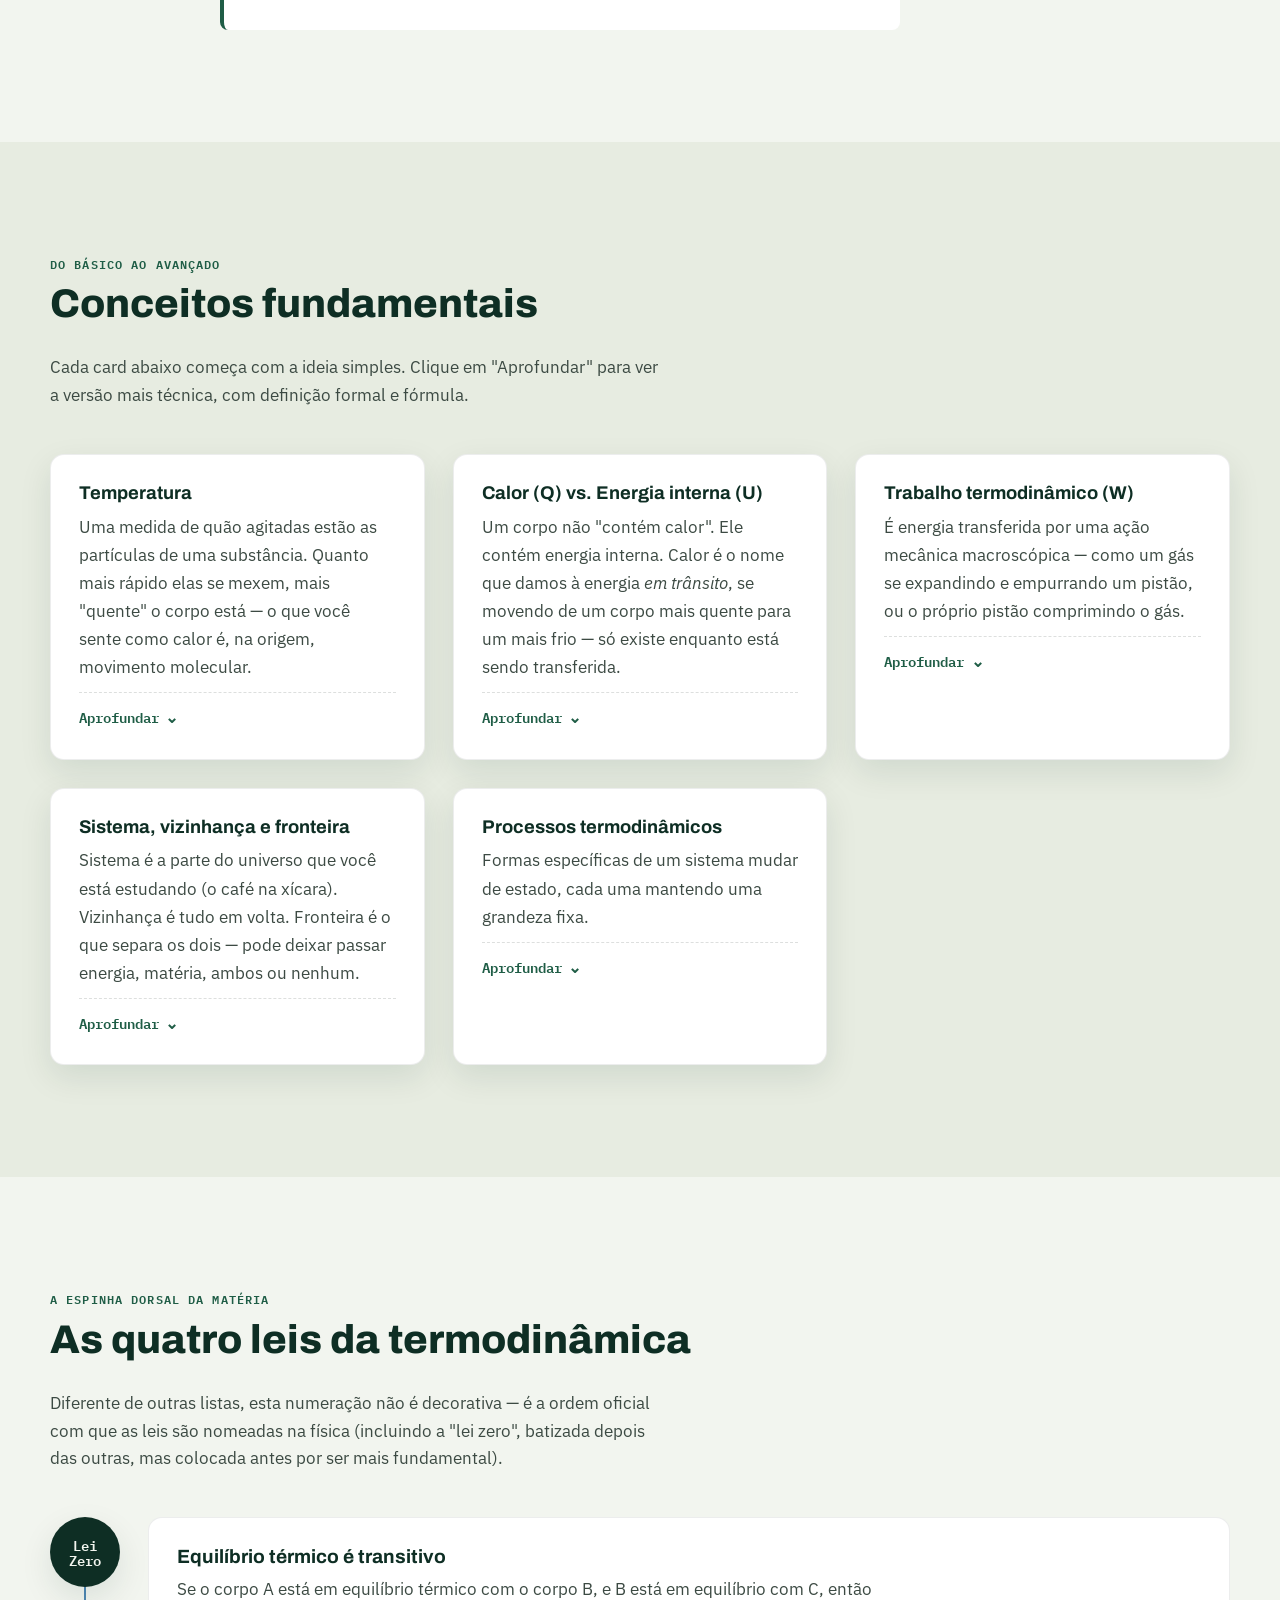
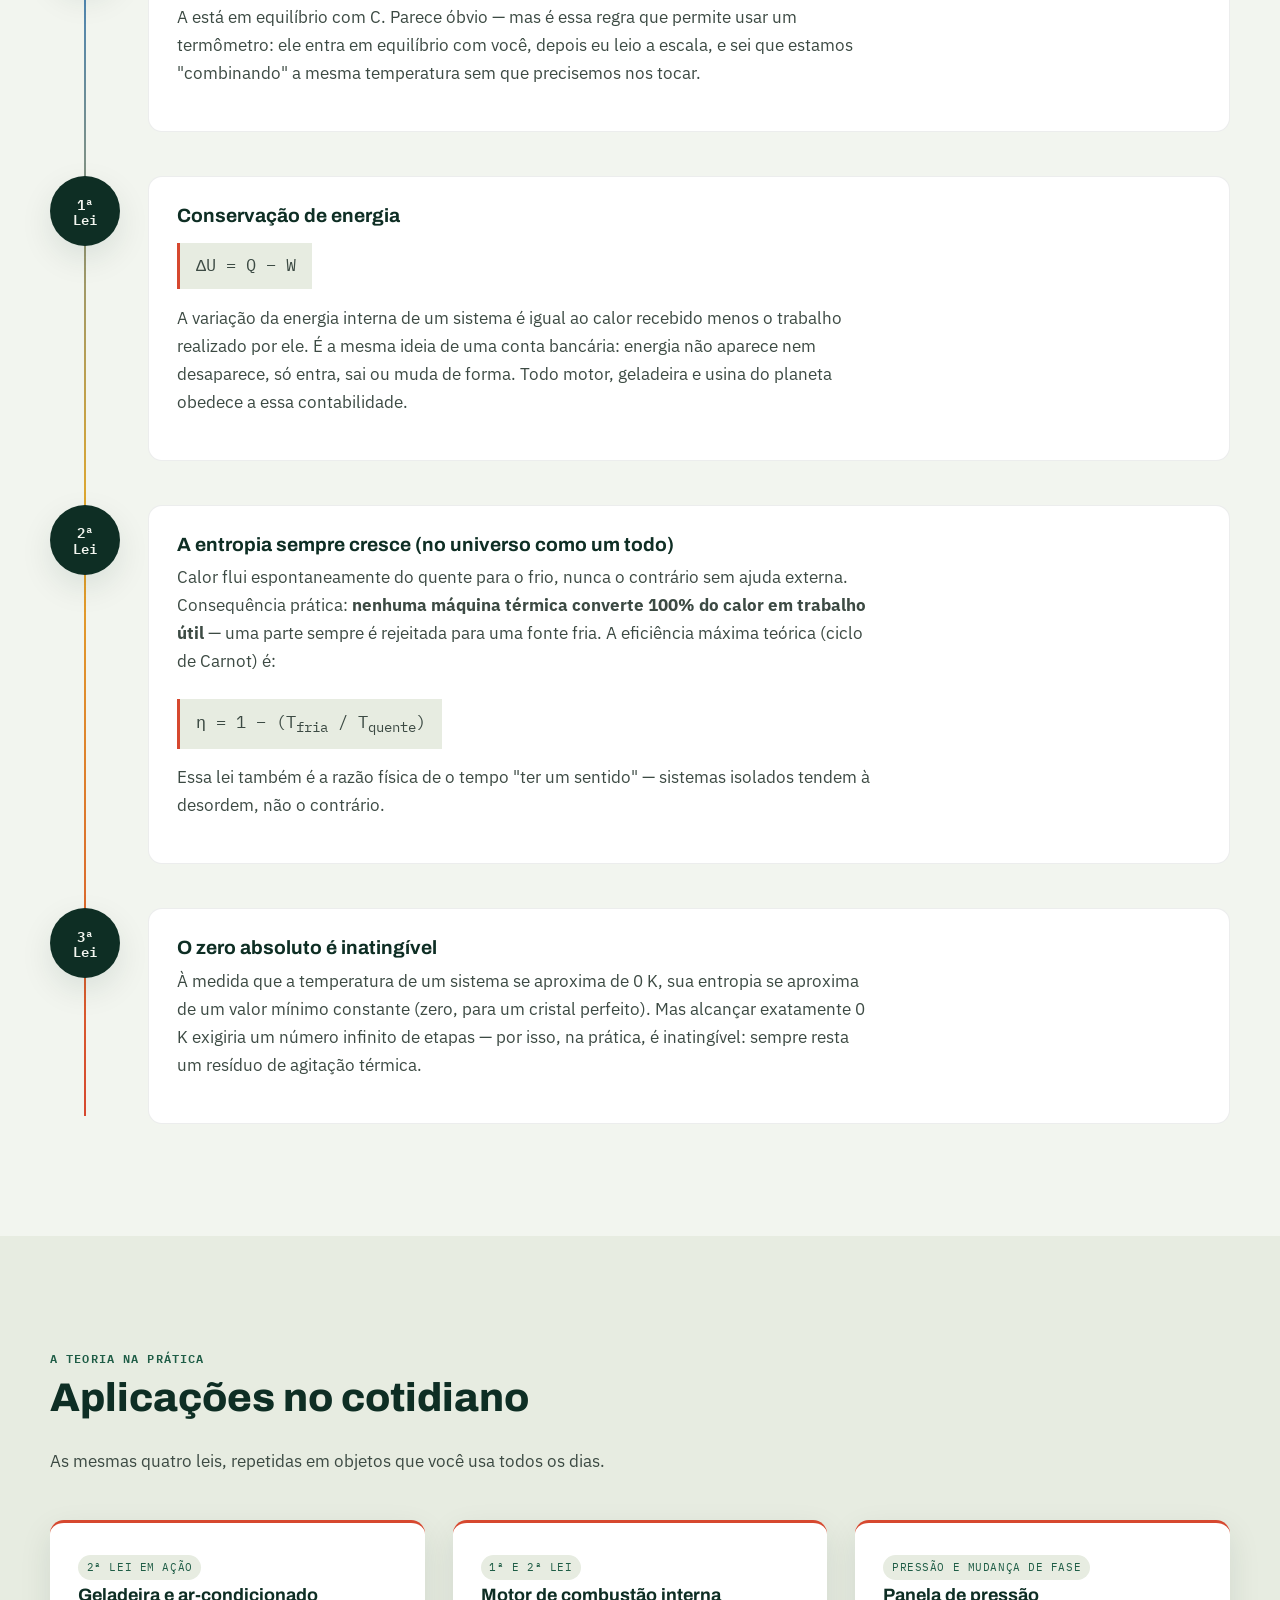
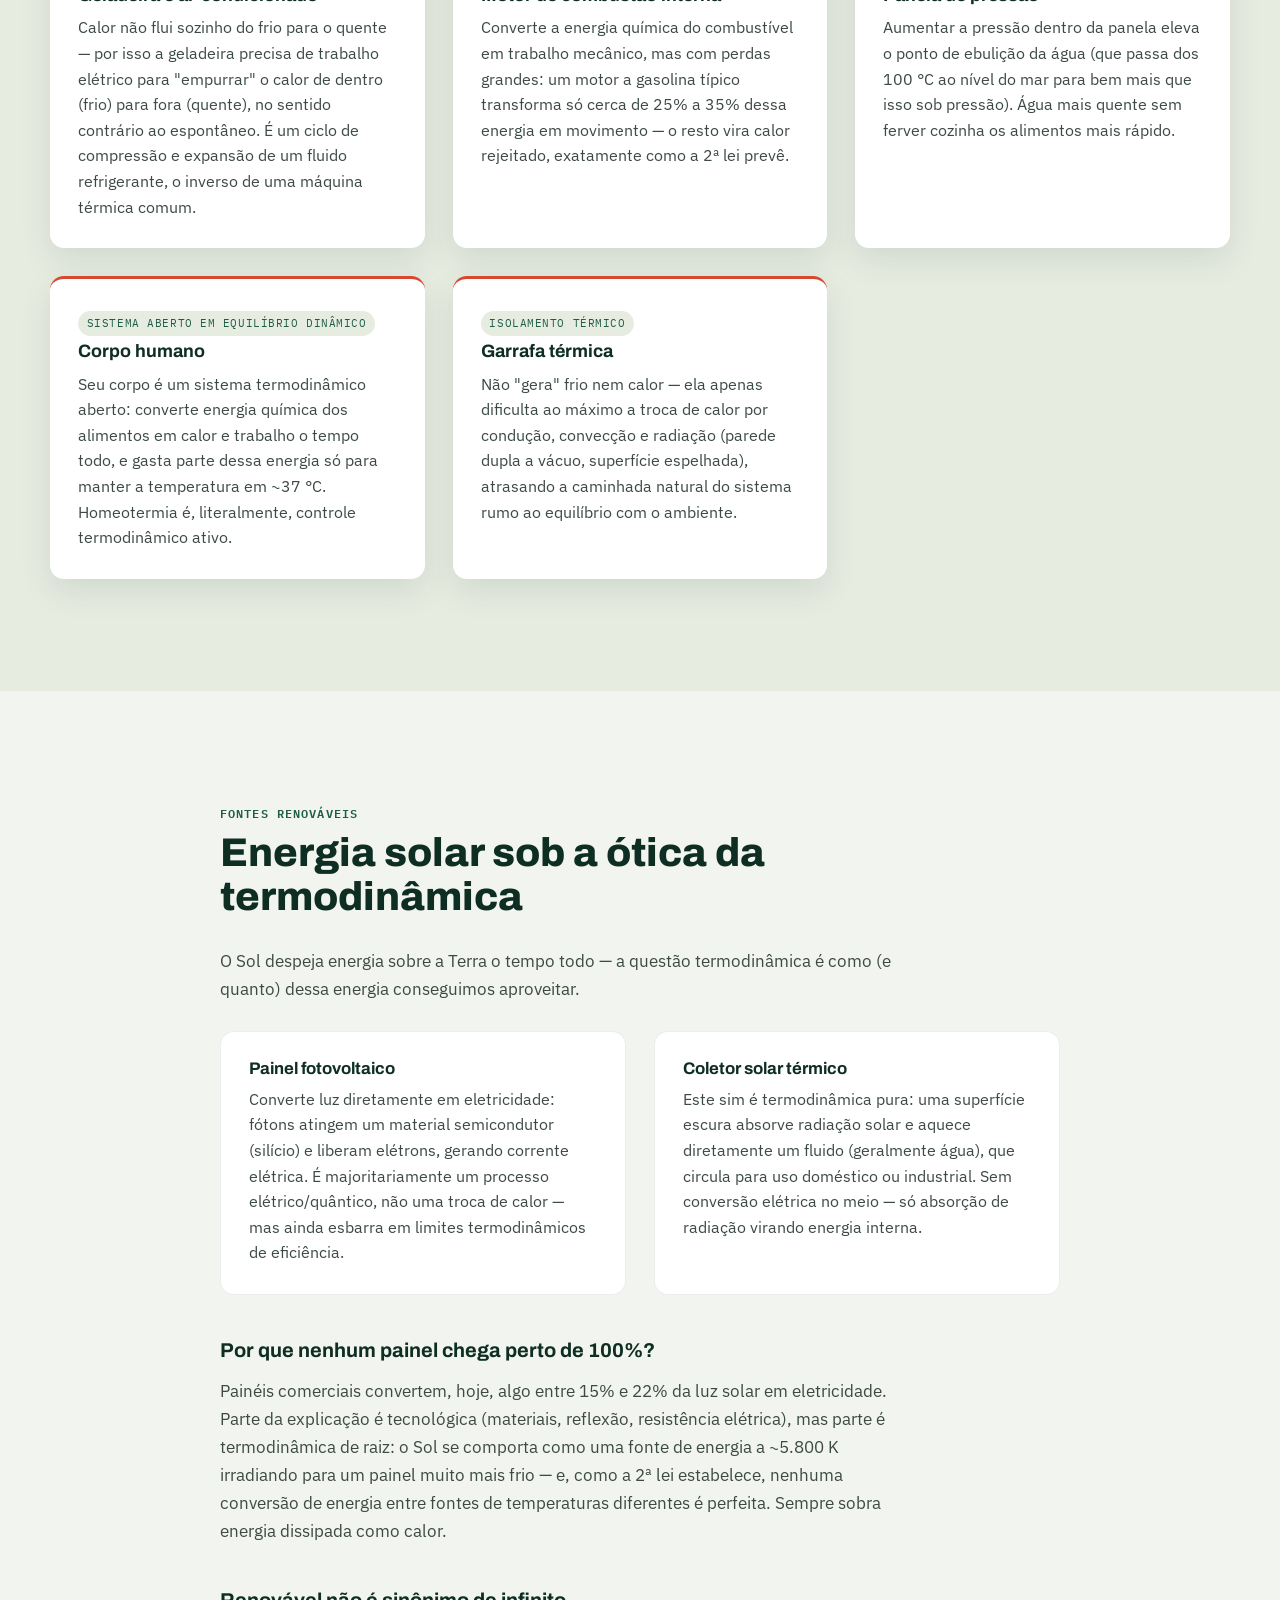
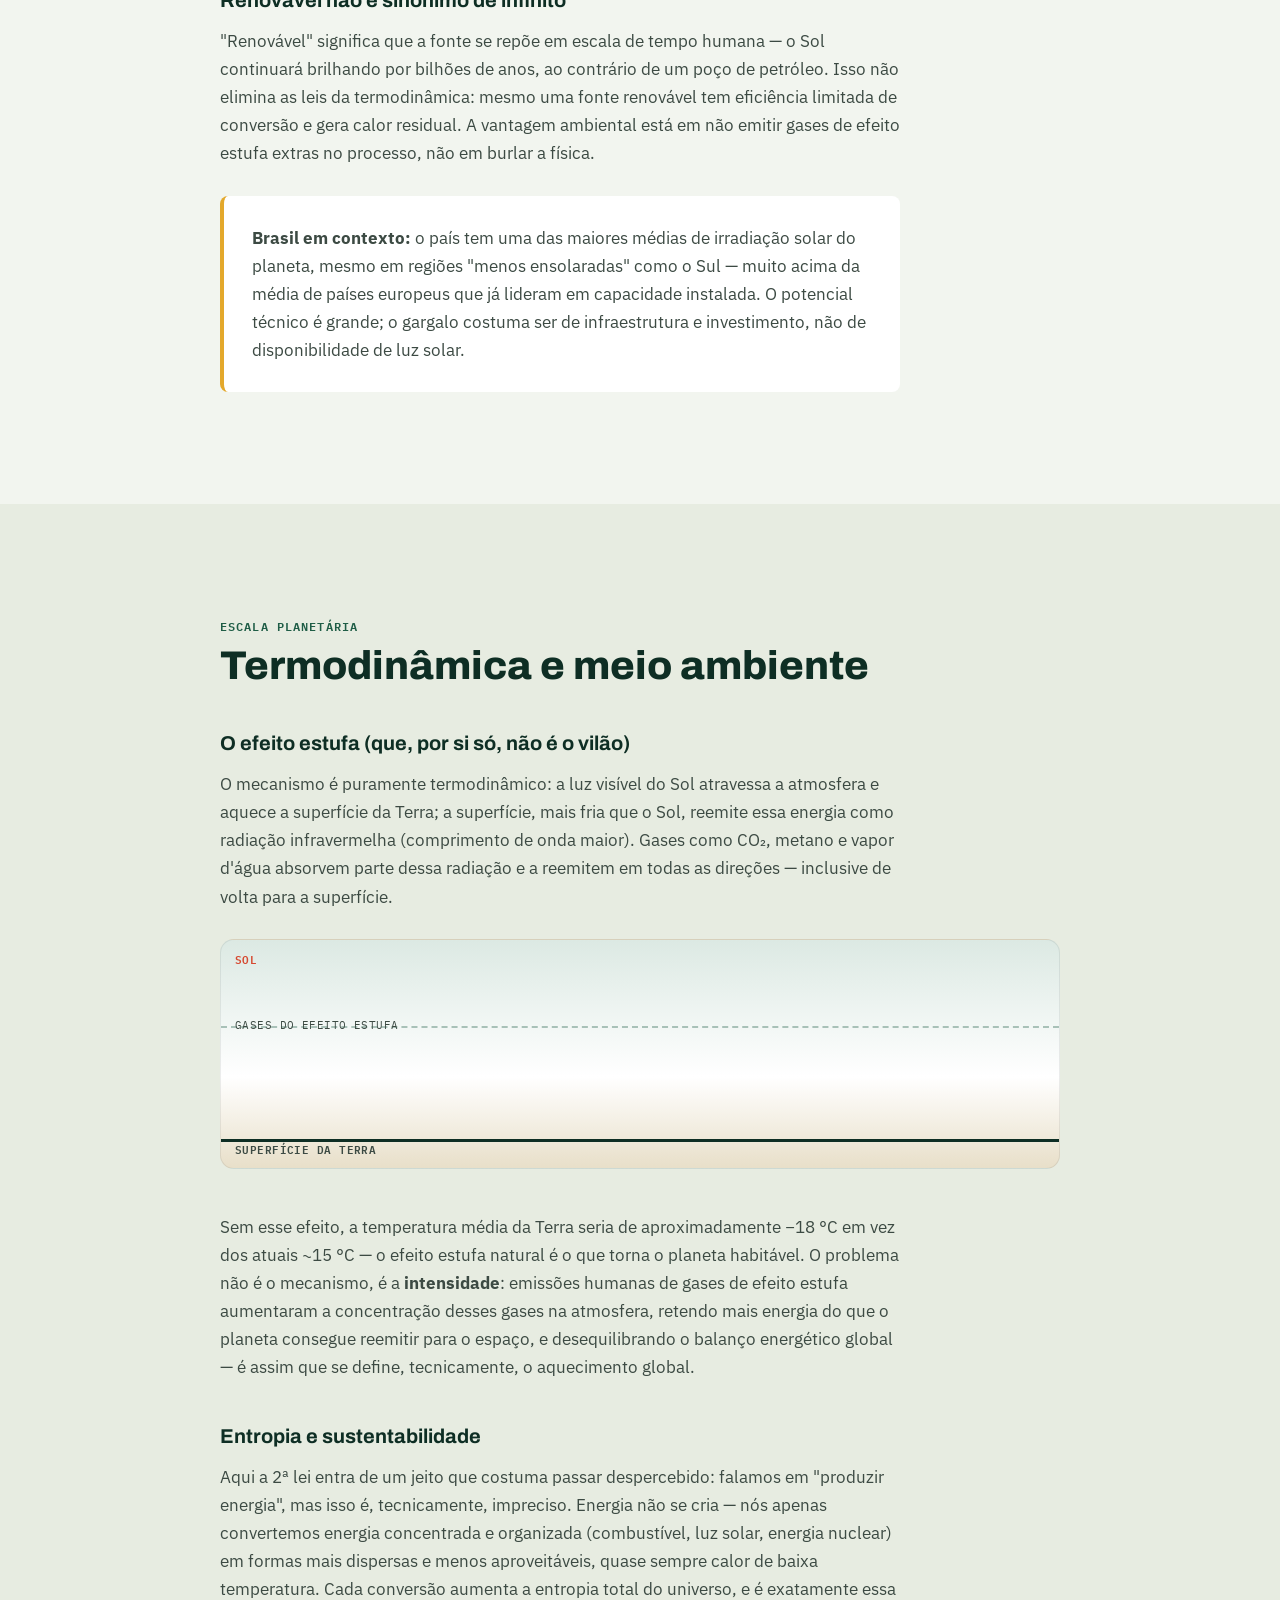
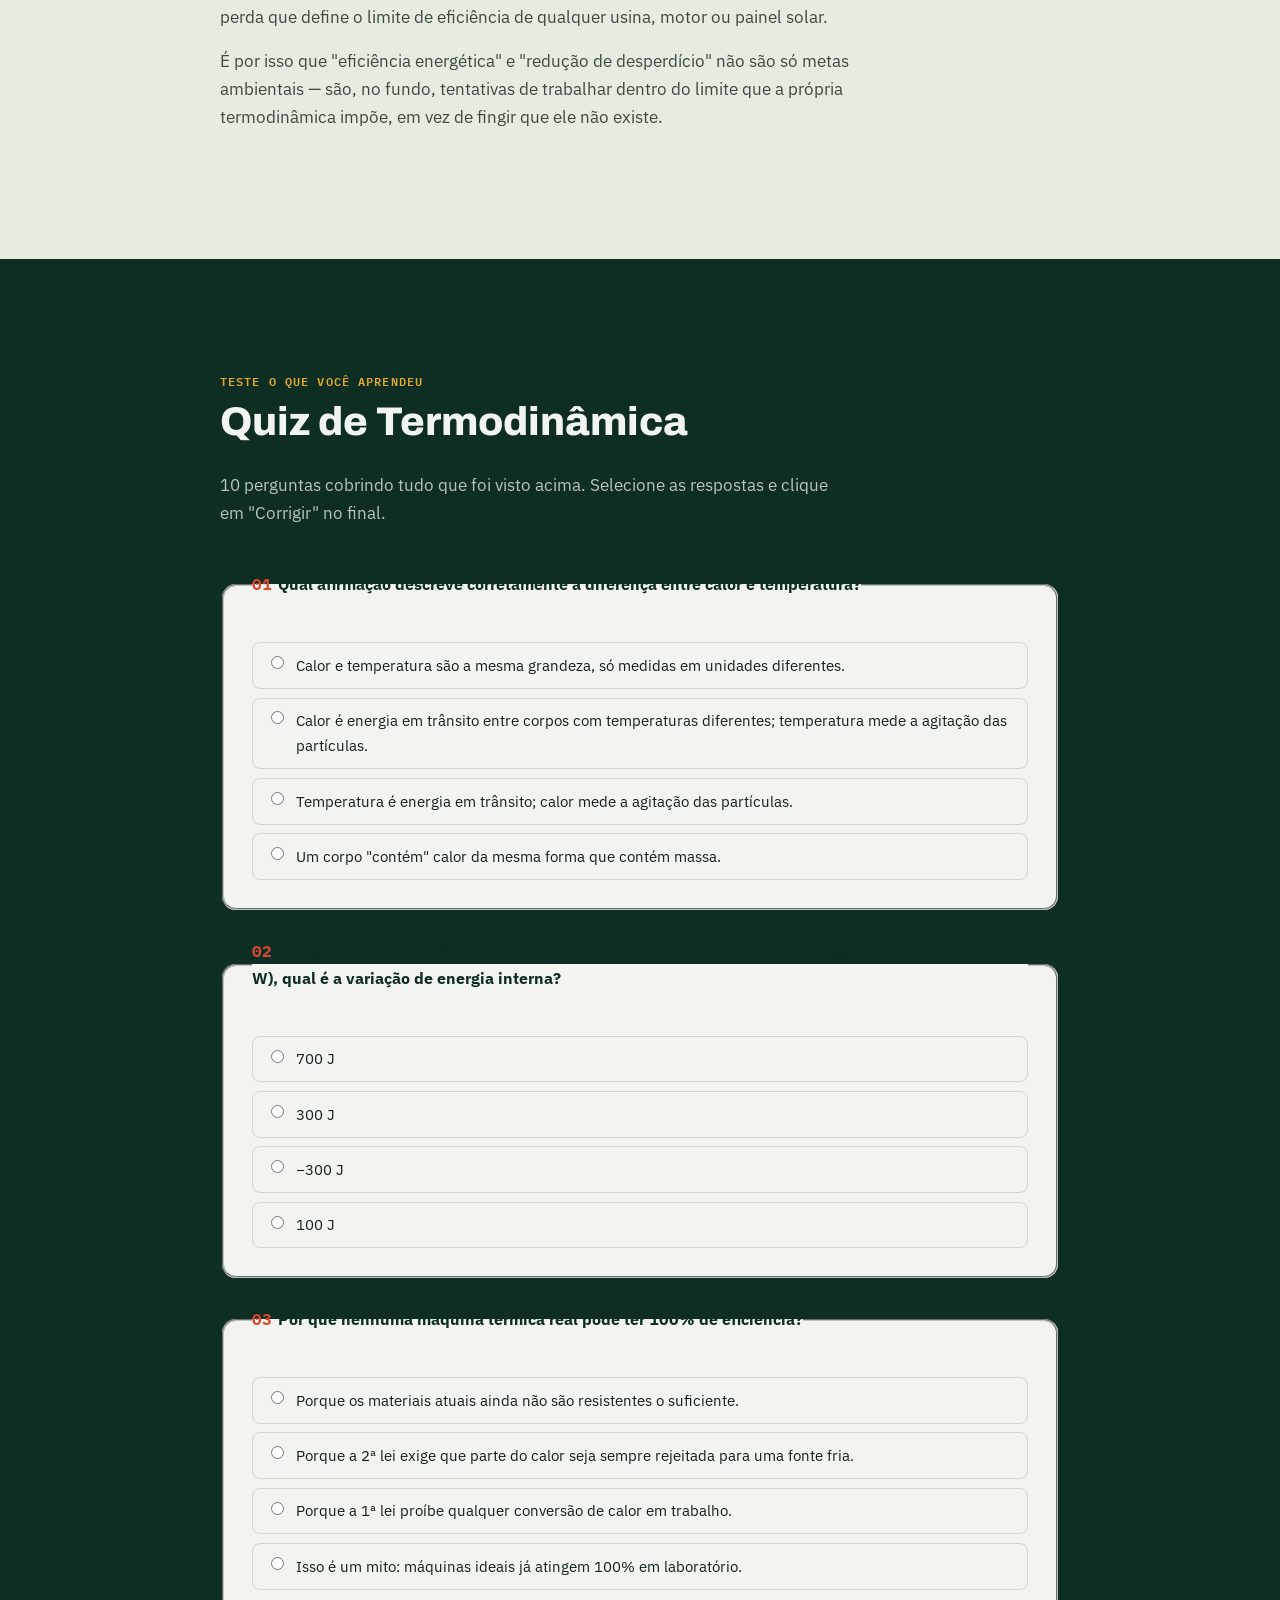
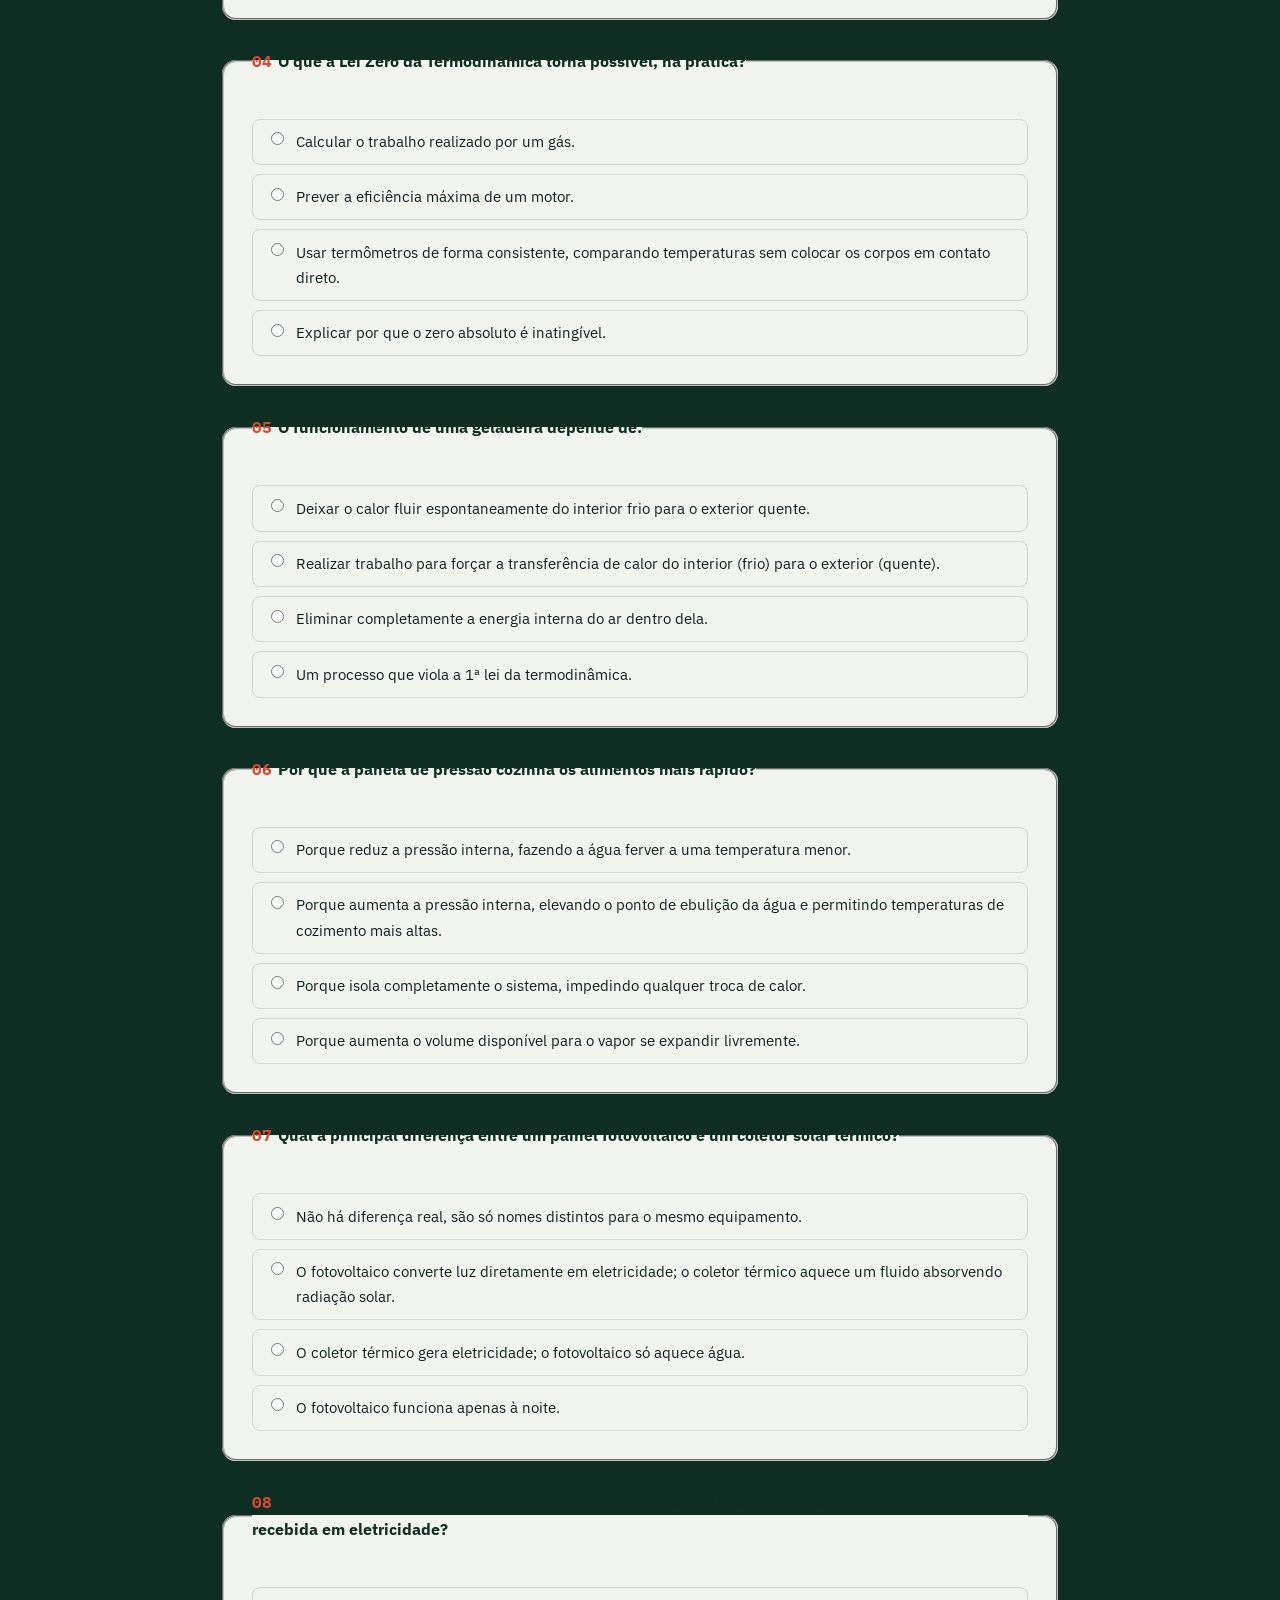
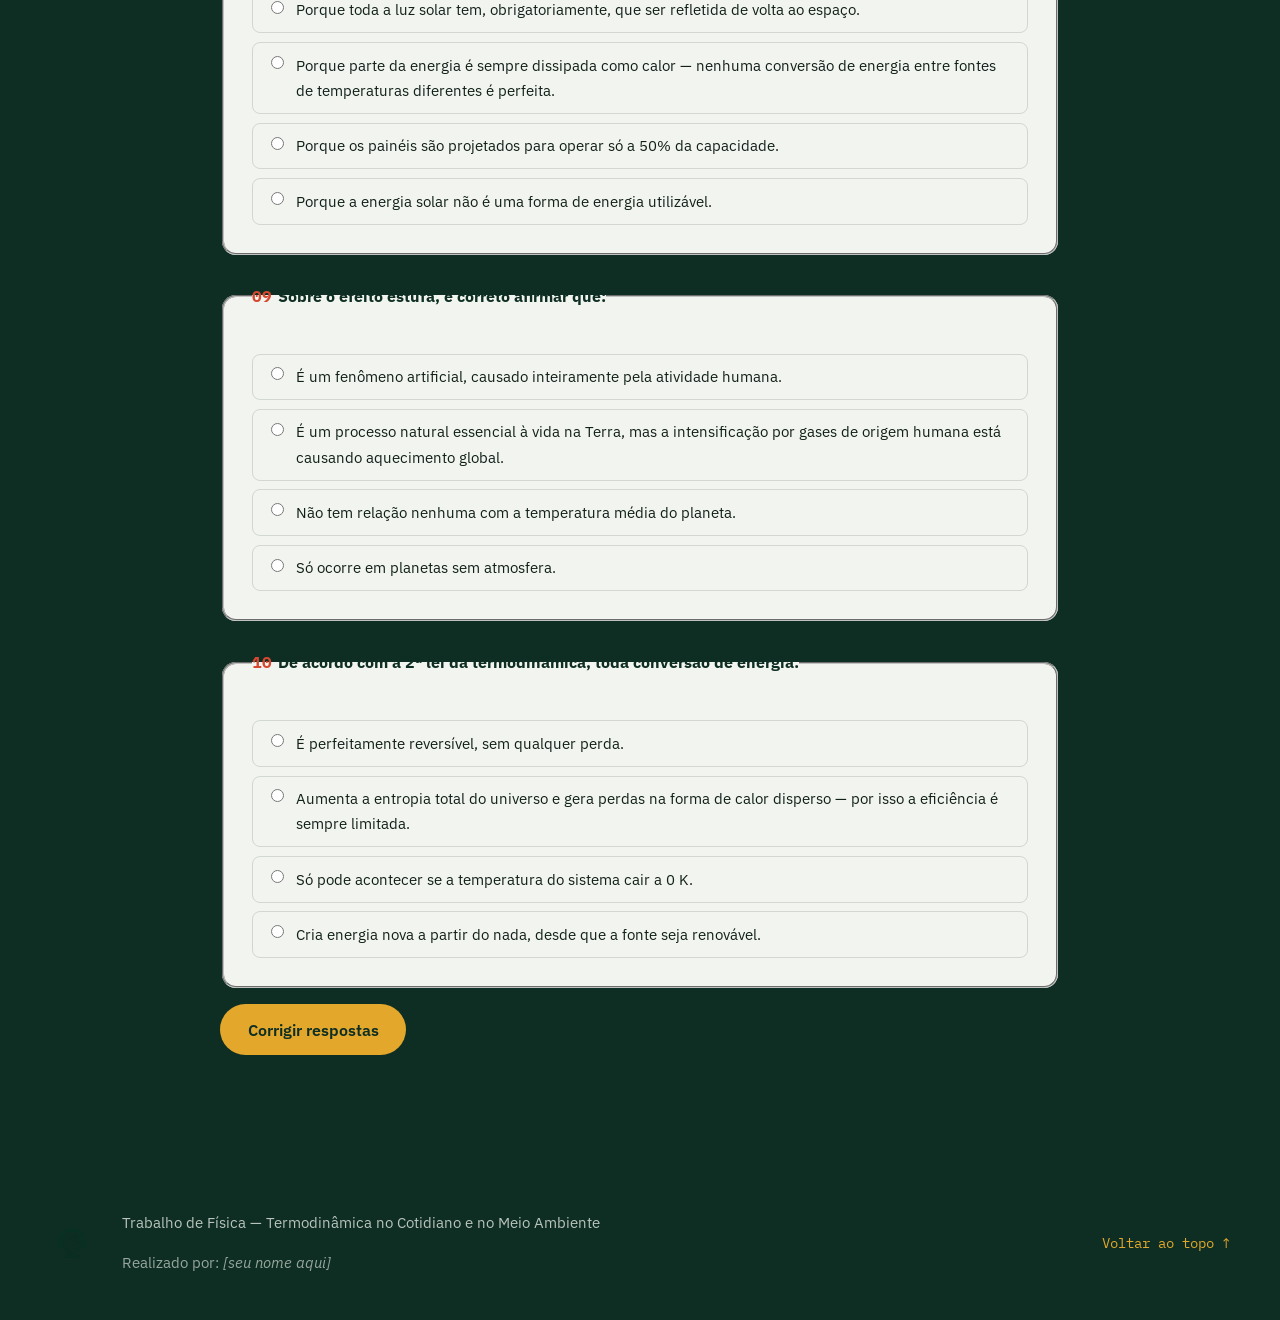
==== commit 13f9e130: "Updating the logo from the website" ====
--- a/index.html
+++ b/index.html
@@ -334,7 +334,7 @@
 <!-- ===== RODAPÉ ===== -->
 <footer class="rodape">
   <div class="rodape-conteudo">
-    <img src="assets/logo.jpeg" alt="Logo Termodinâmica" class="logo-img logo-rodape">
+    <img src="termodinamica.png" alt="Logo Termodinâmica" class="logo-img logo-rodape">
     <div class="rodape-texto">
       <p>Trabalho de Física — Termodinâmica no Cotidiano e no Meio Ambiente</p>
       <p class="rodape-nome">Realizado por: <em>[seu nome aqui]</em></p>
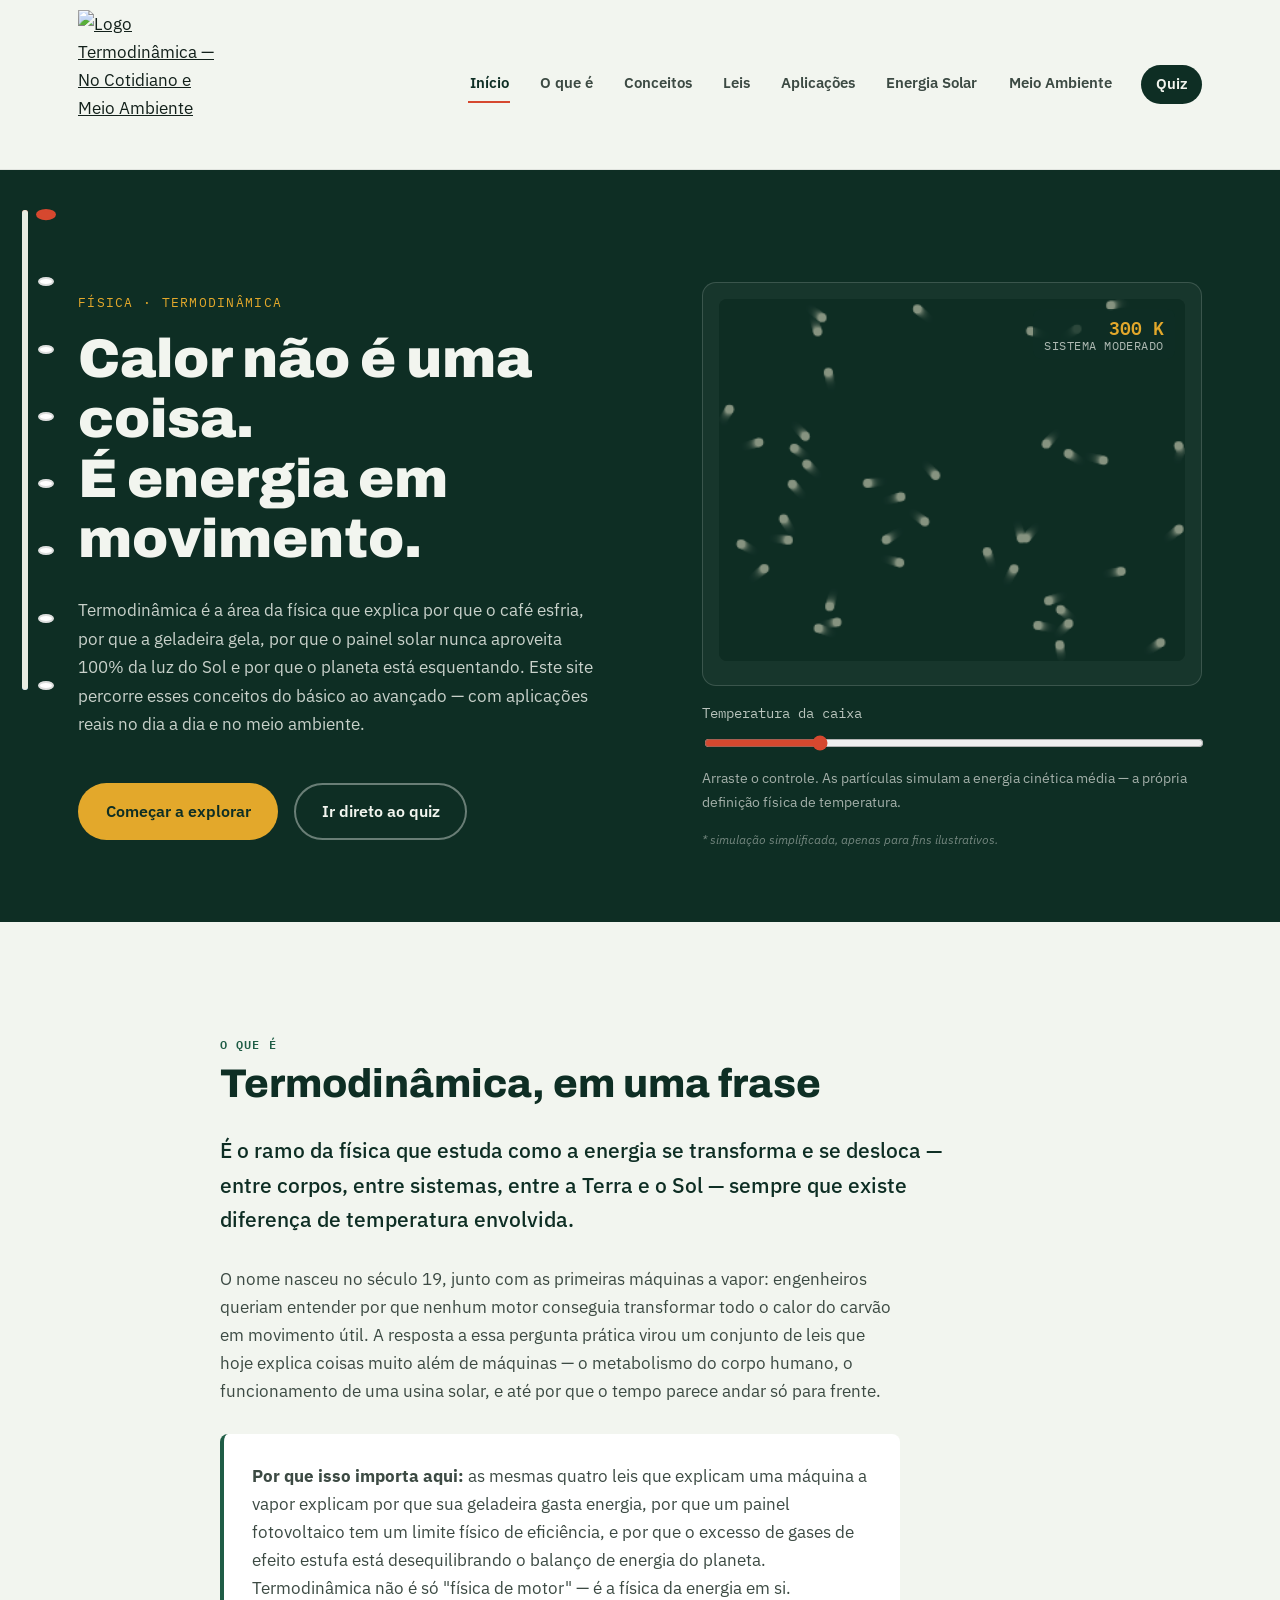
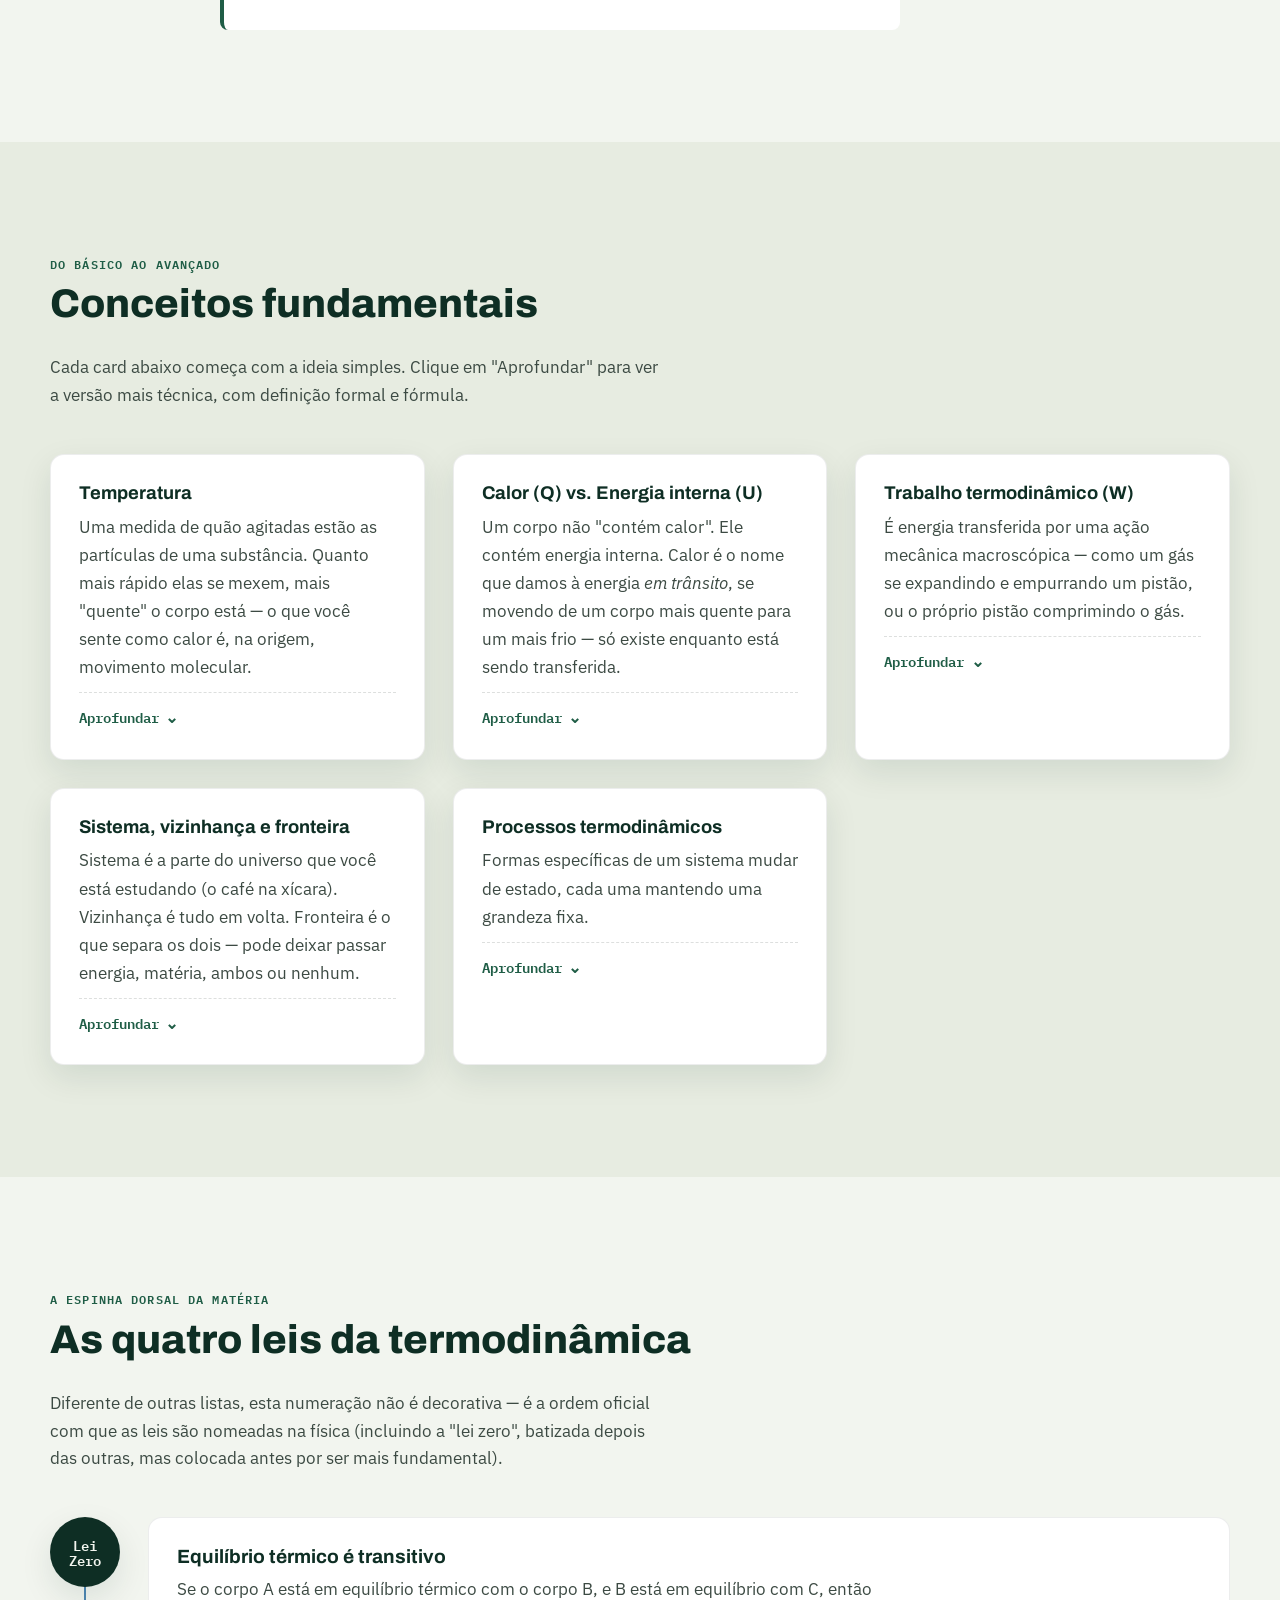
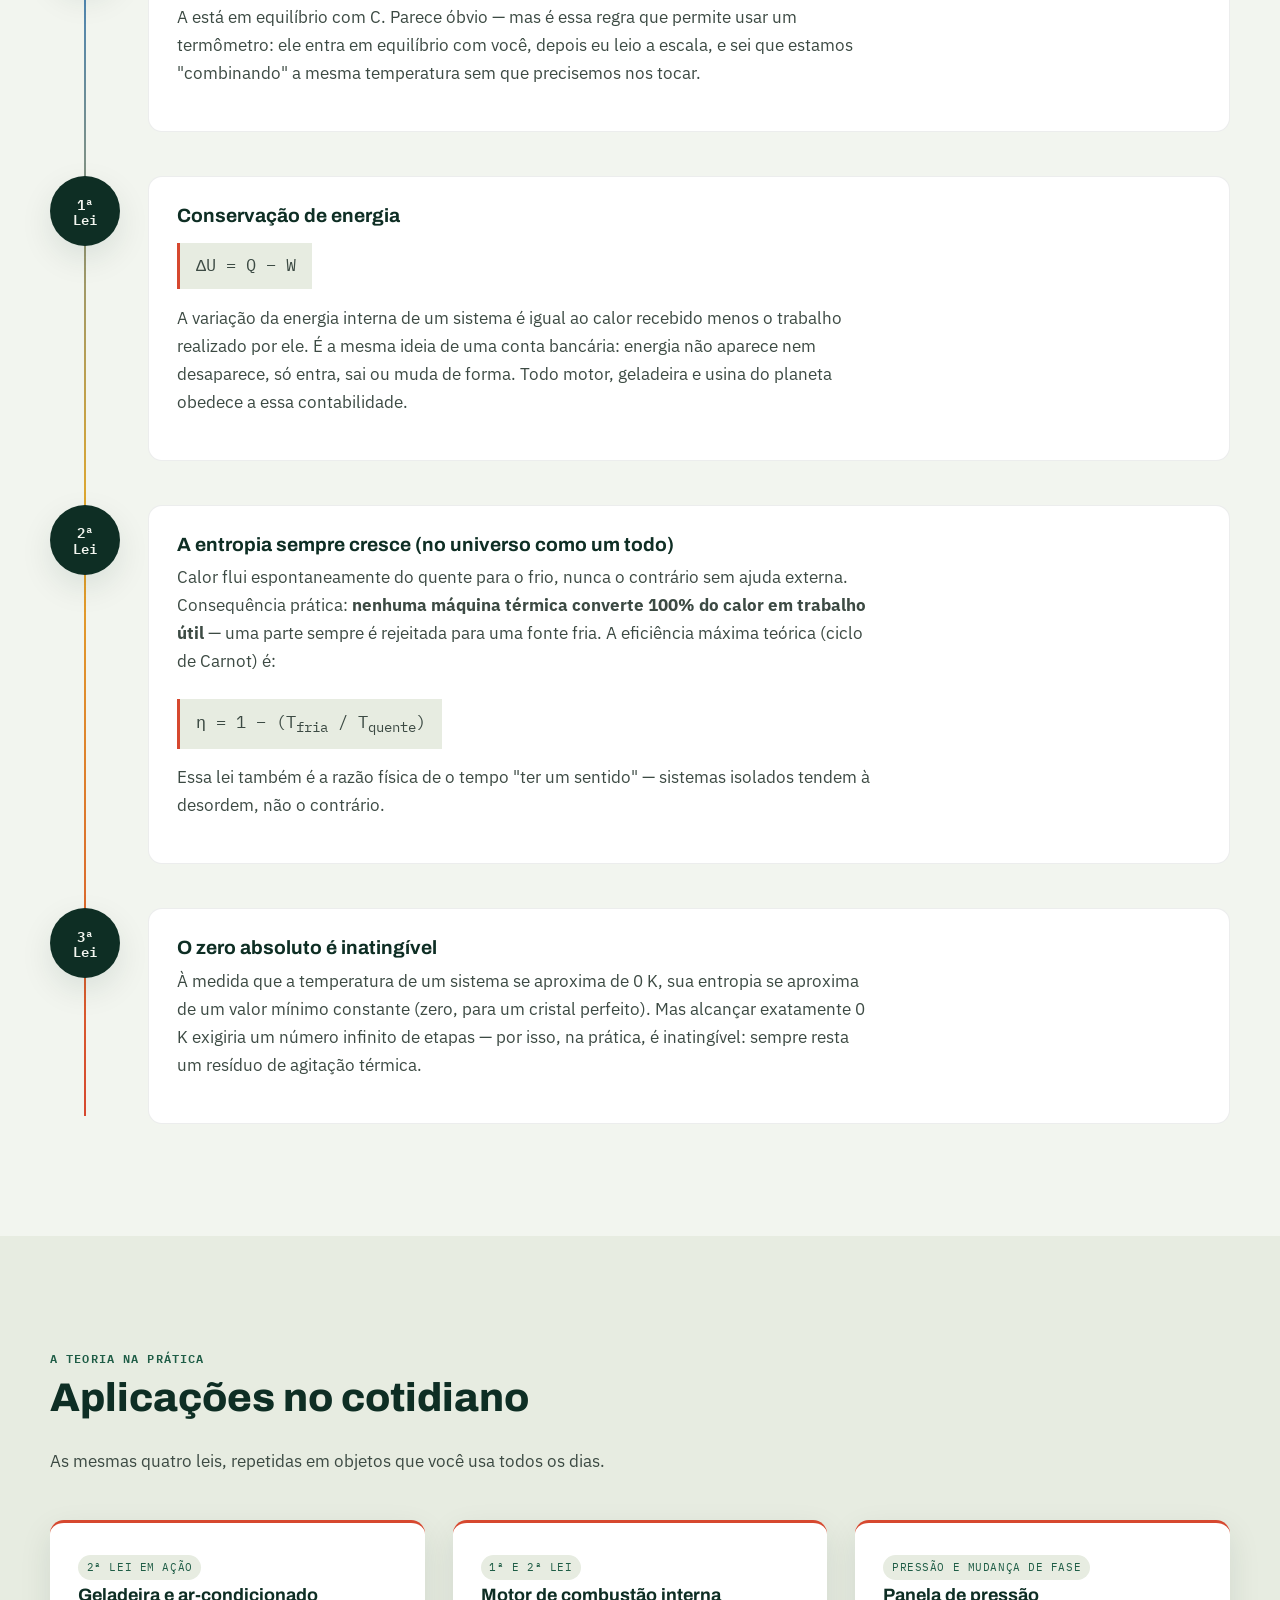
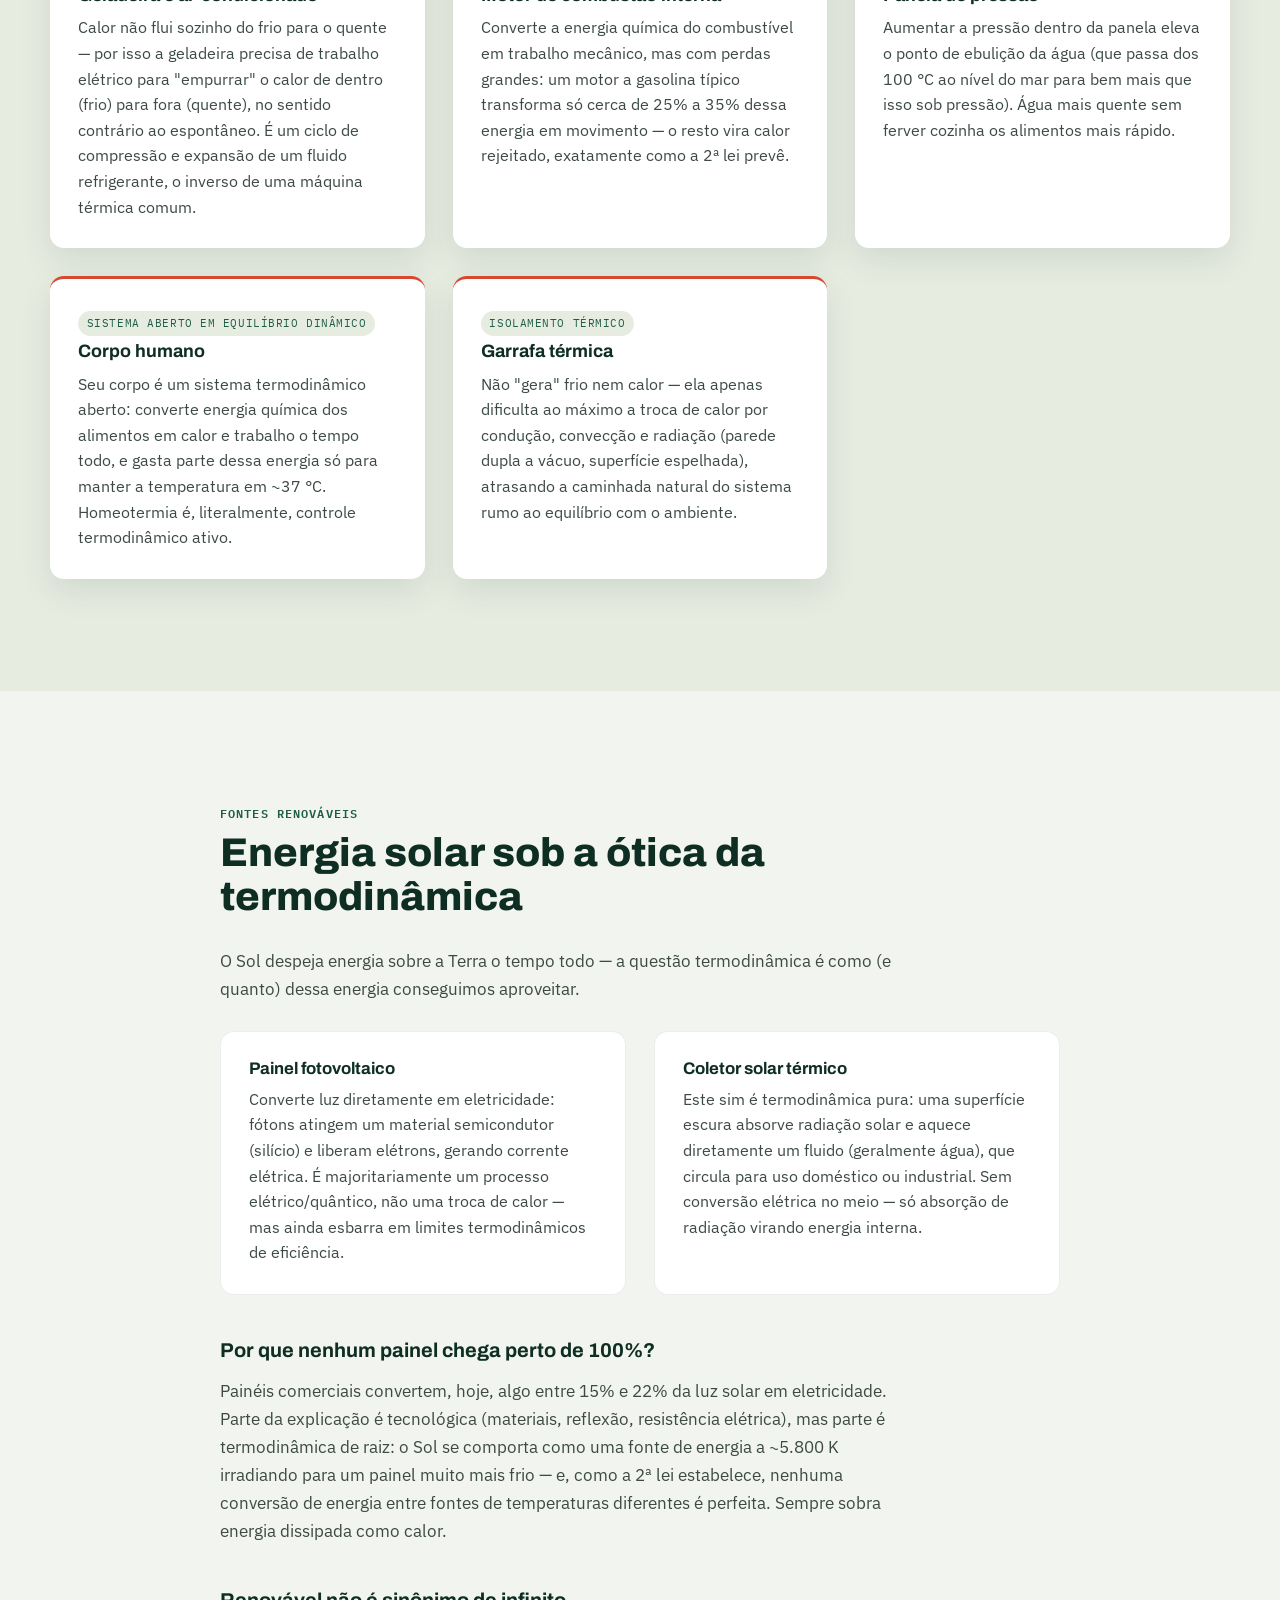
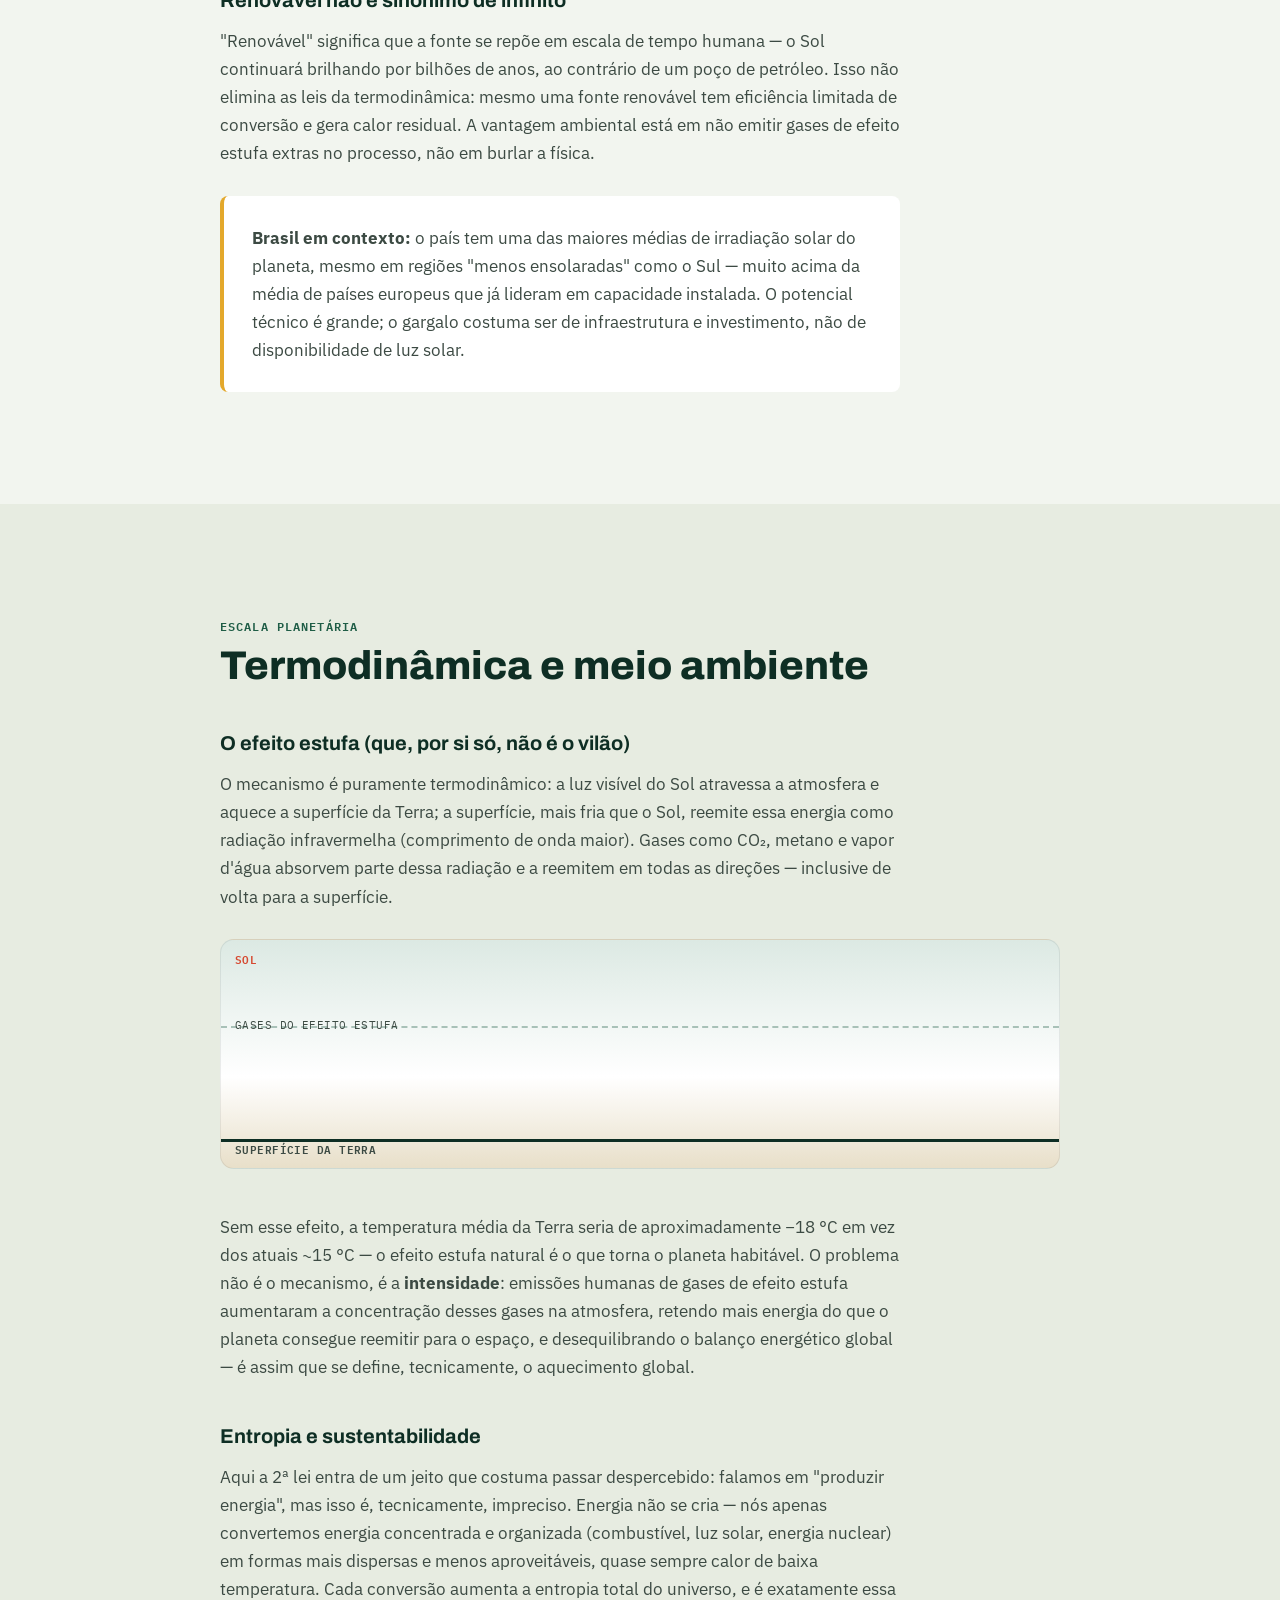
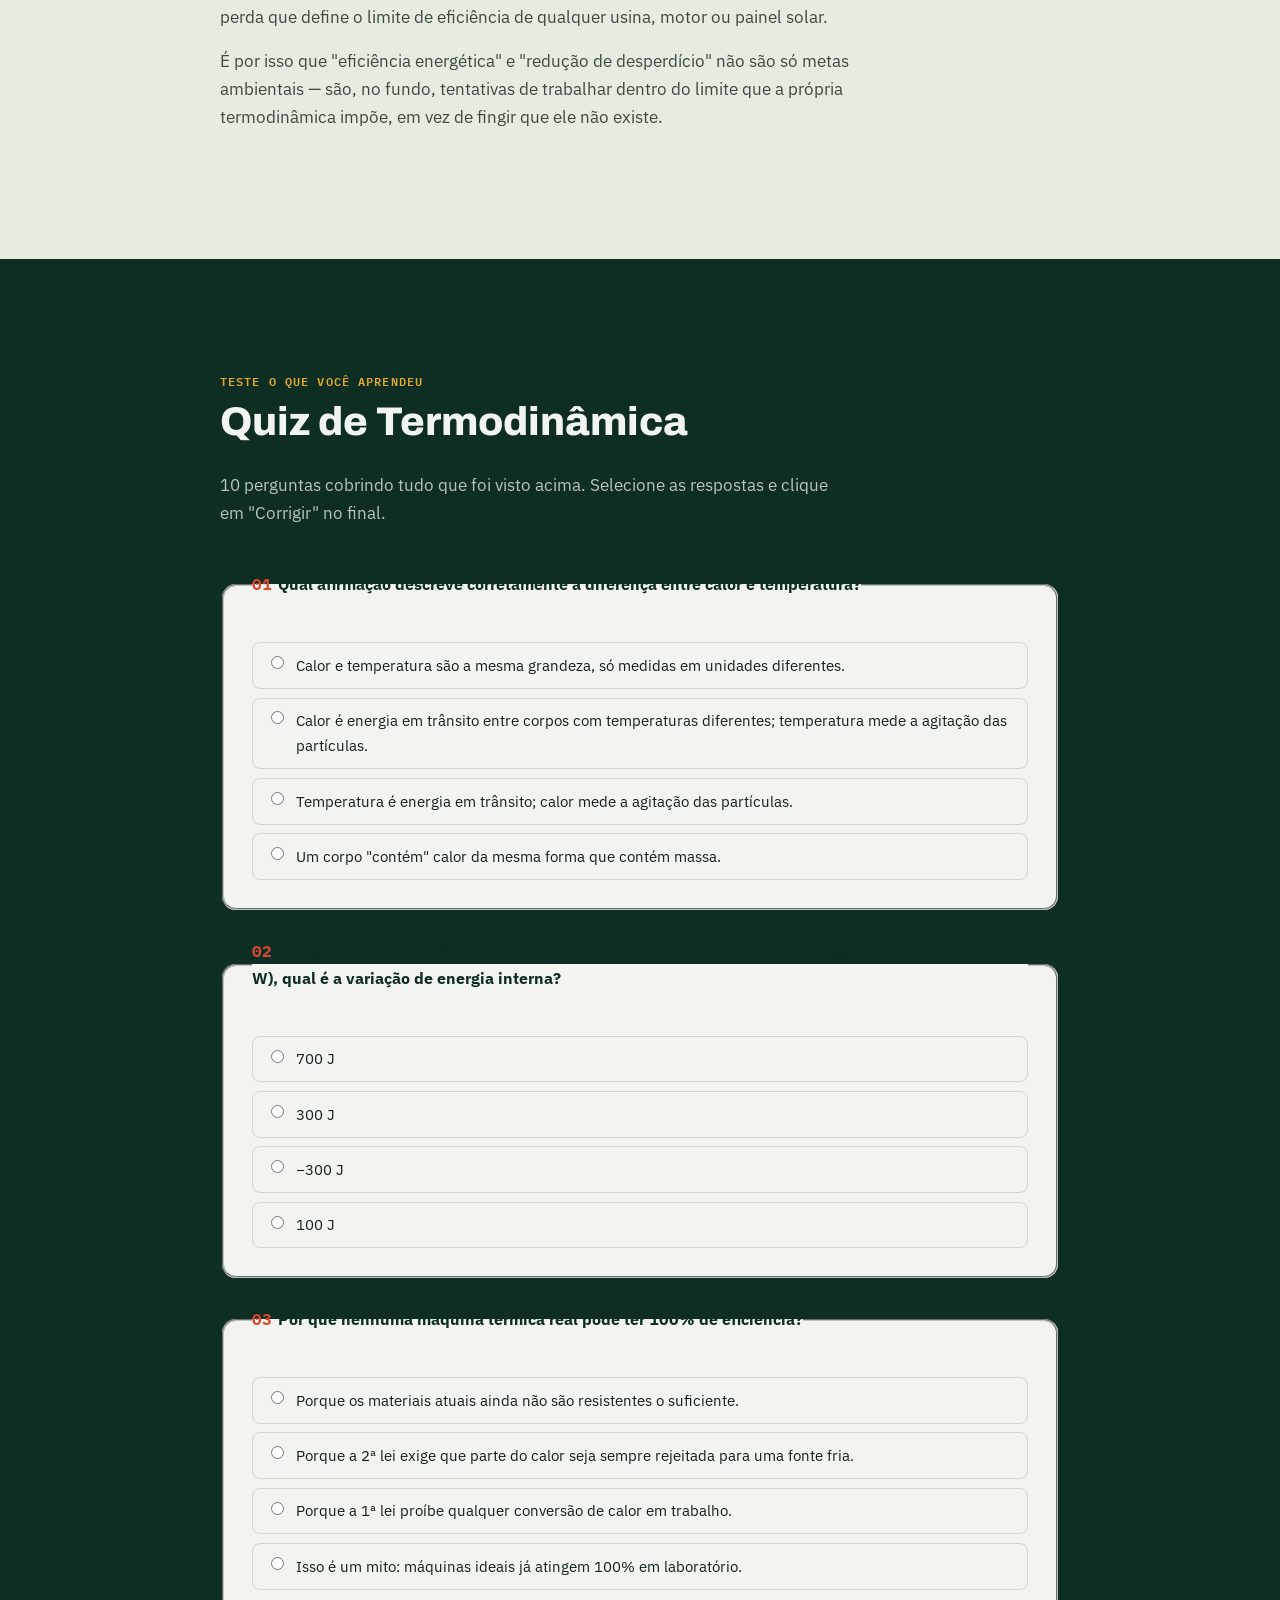
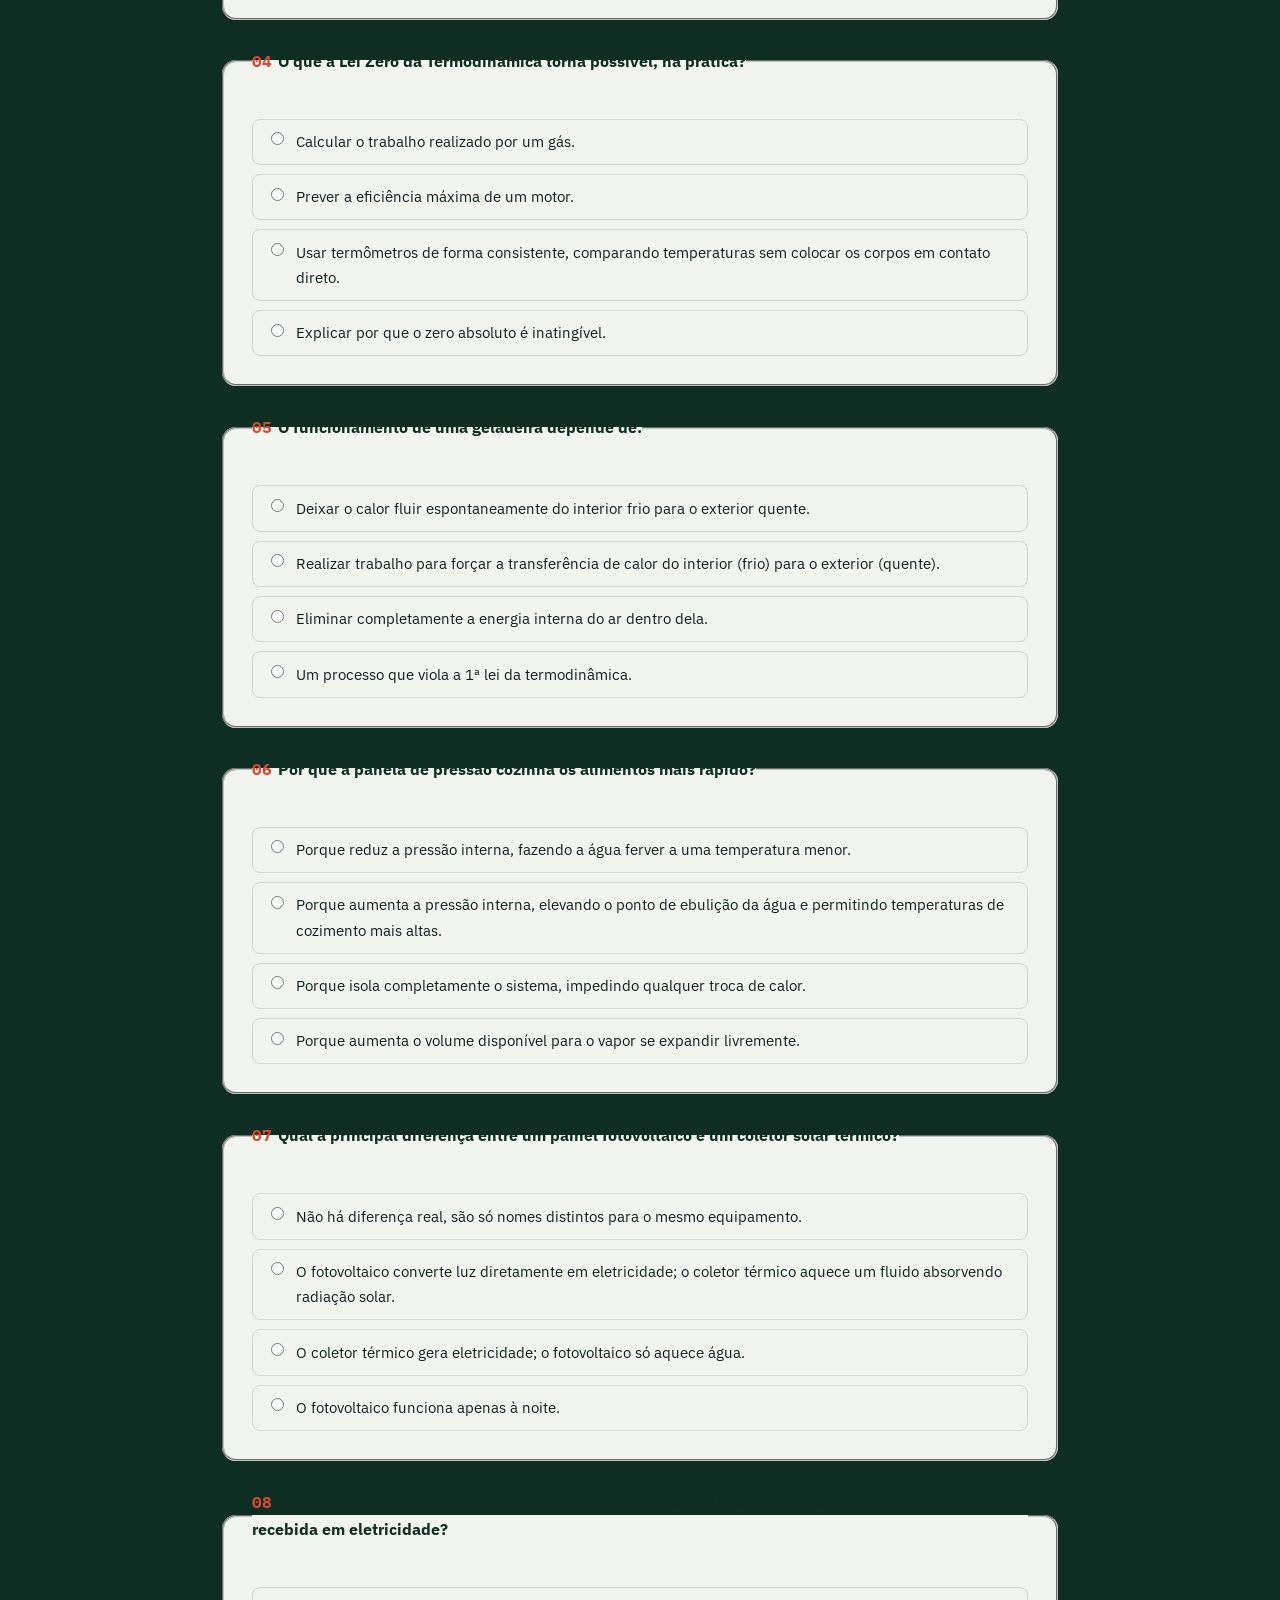
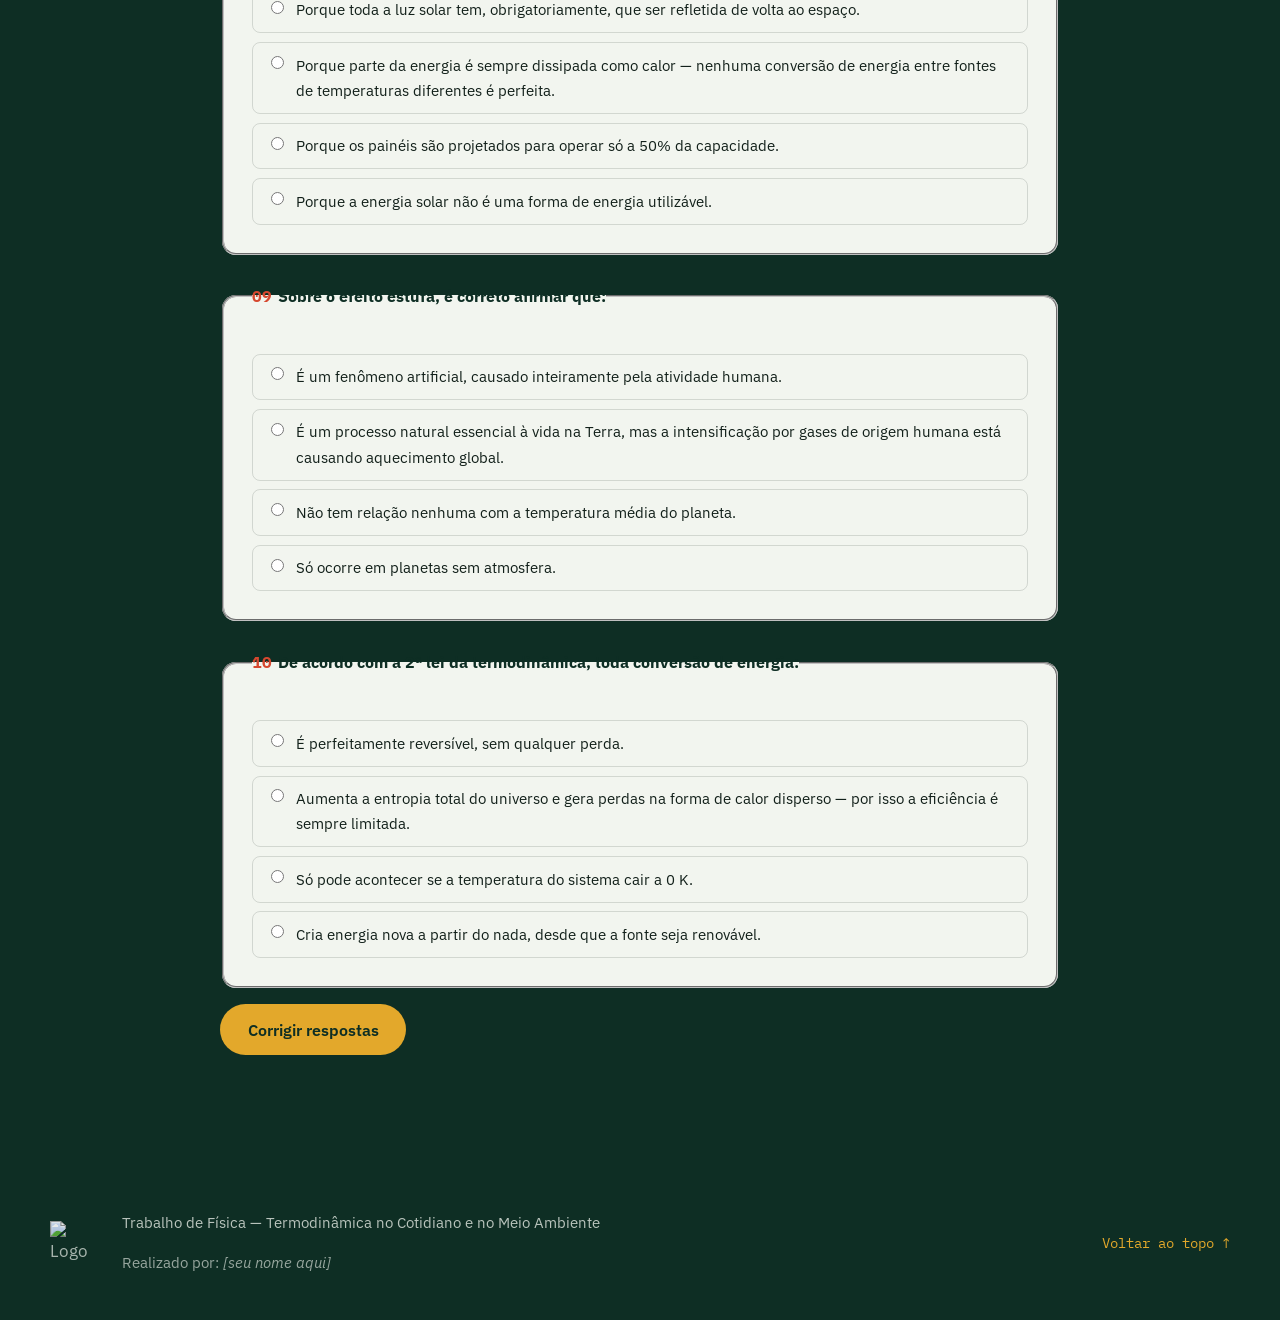
==== commit a5b2afba: "Update print statement from 'Hello' to 'Goodbye'" ====
--- a/index.html
+++ b/index.html
@@ -334,7 +334,7 @@
 <!-- ===== RODAPÉ ===== -->
 <footer class="rodape">
   <div class="rodape-conteudo">
-    <img src="termodinamica.png" alt="Logo Termodinâmica" class="logo-img logo-rodape">
+    <img src="termodinamica.jpg" alt="Logo Termodinâmica" class="logo-img logo-rodape">
     <div class="rodape-texto">
       <p>Trabalho de Física — Termodinâmica no Cotidiano e no Meio Ambiente</p>
       <p class="rodape-nome">Realizado por: <em>[seu nome aqui]</em></p>
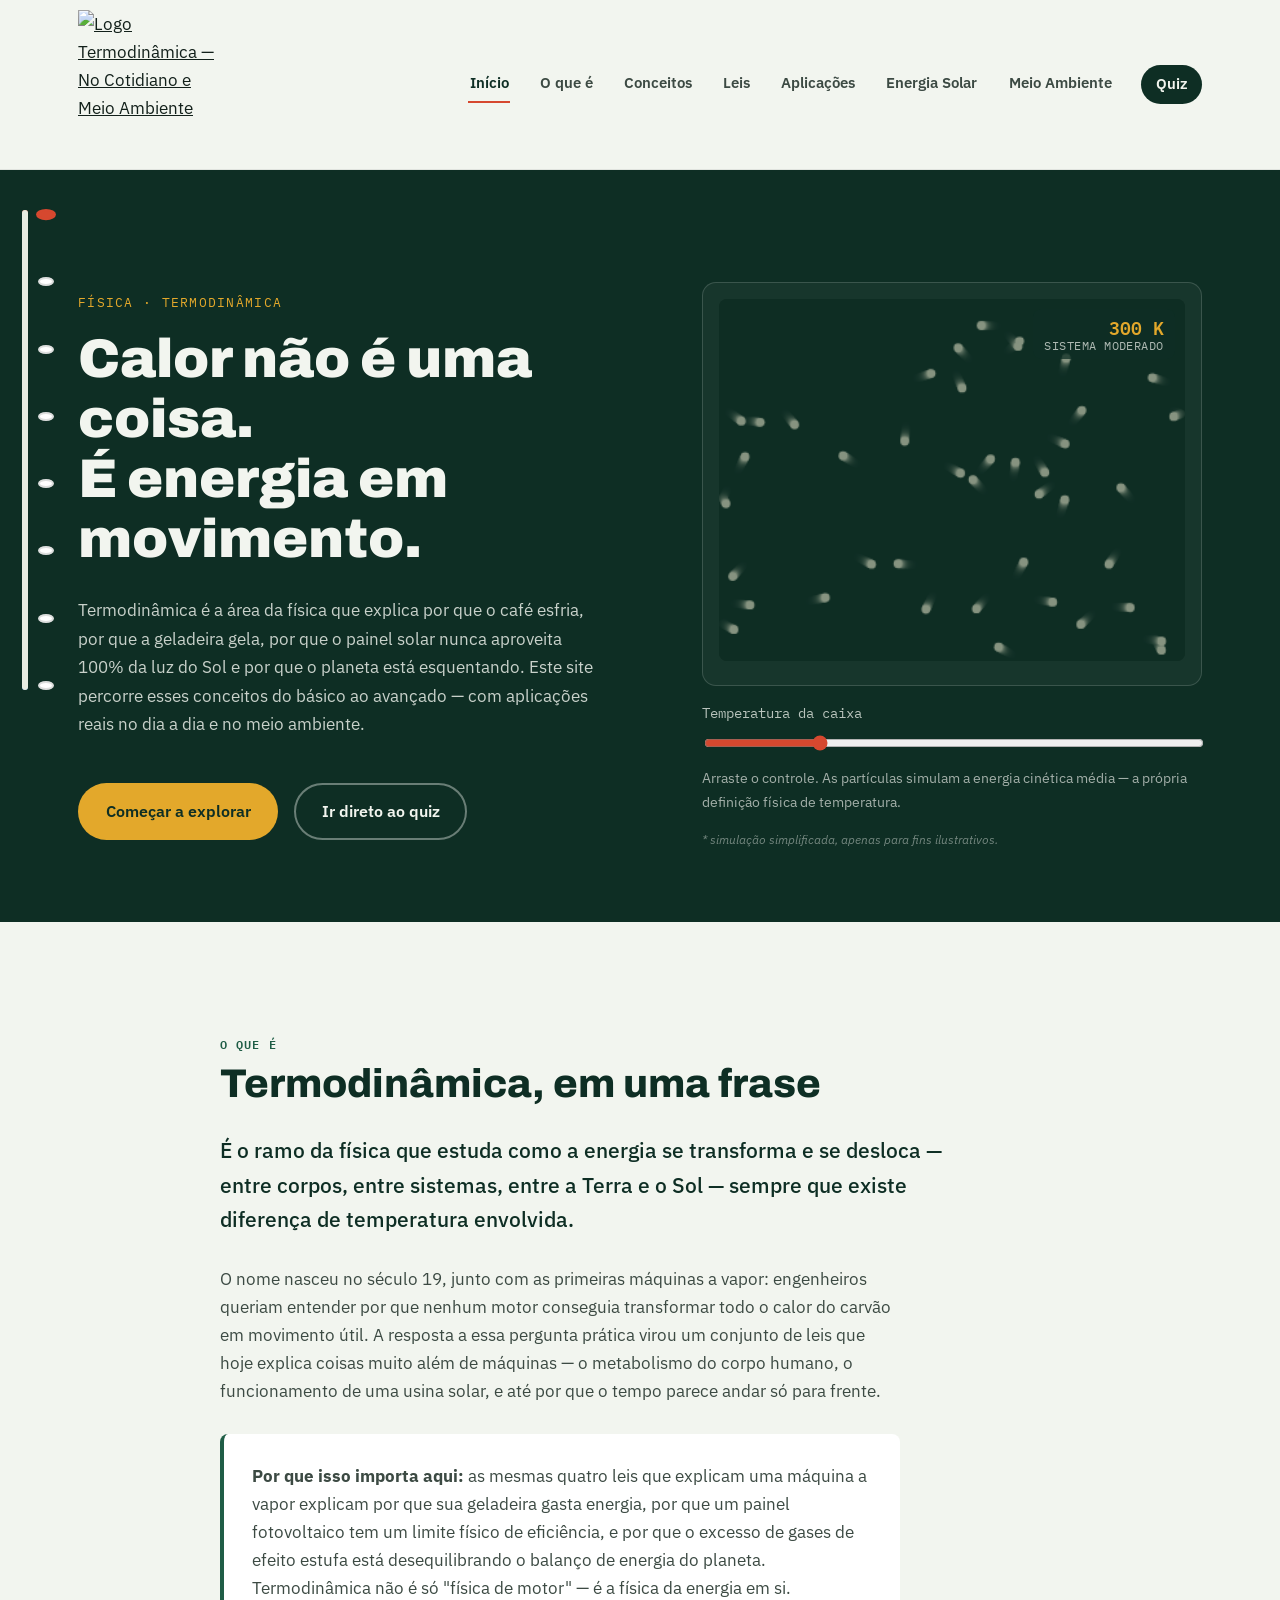
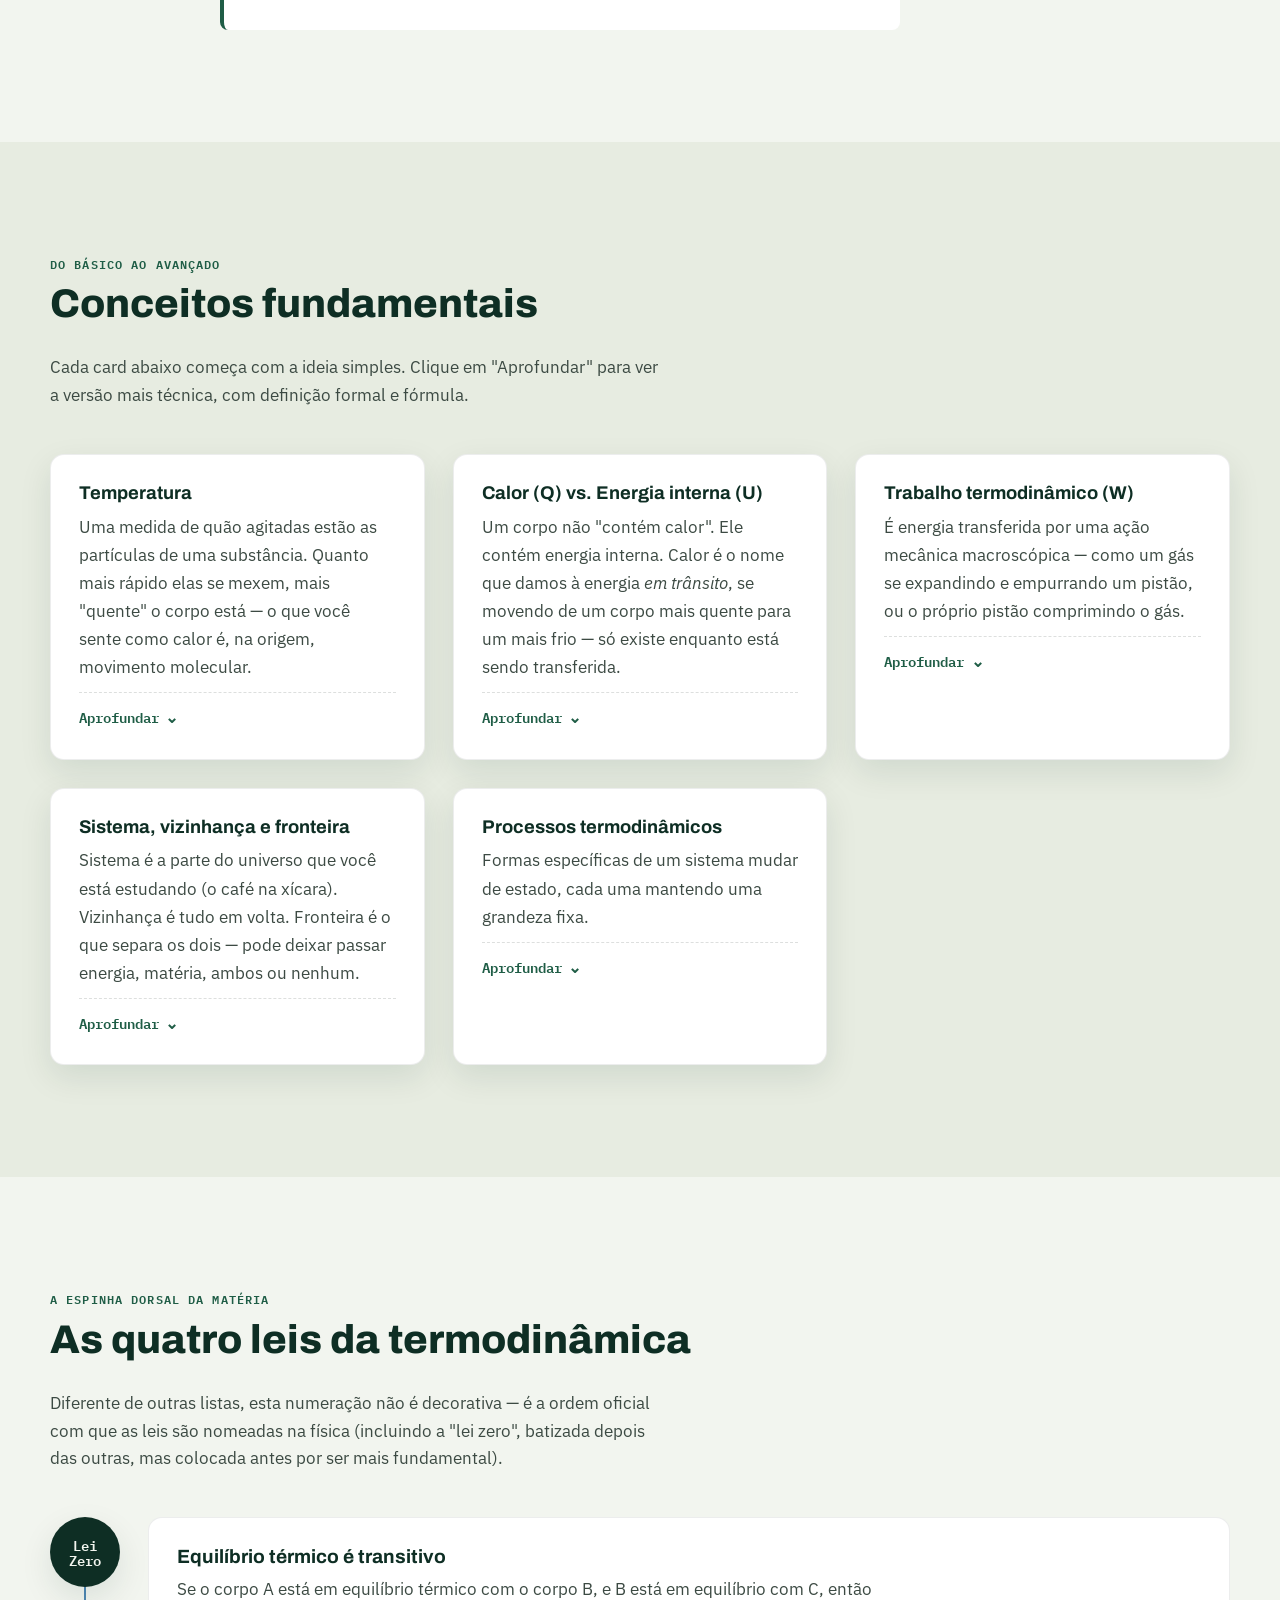
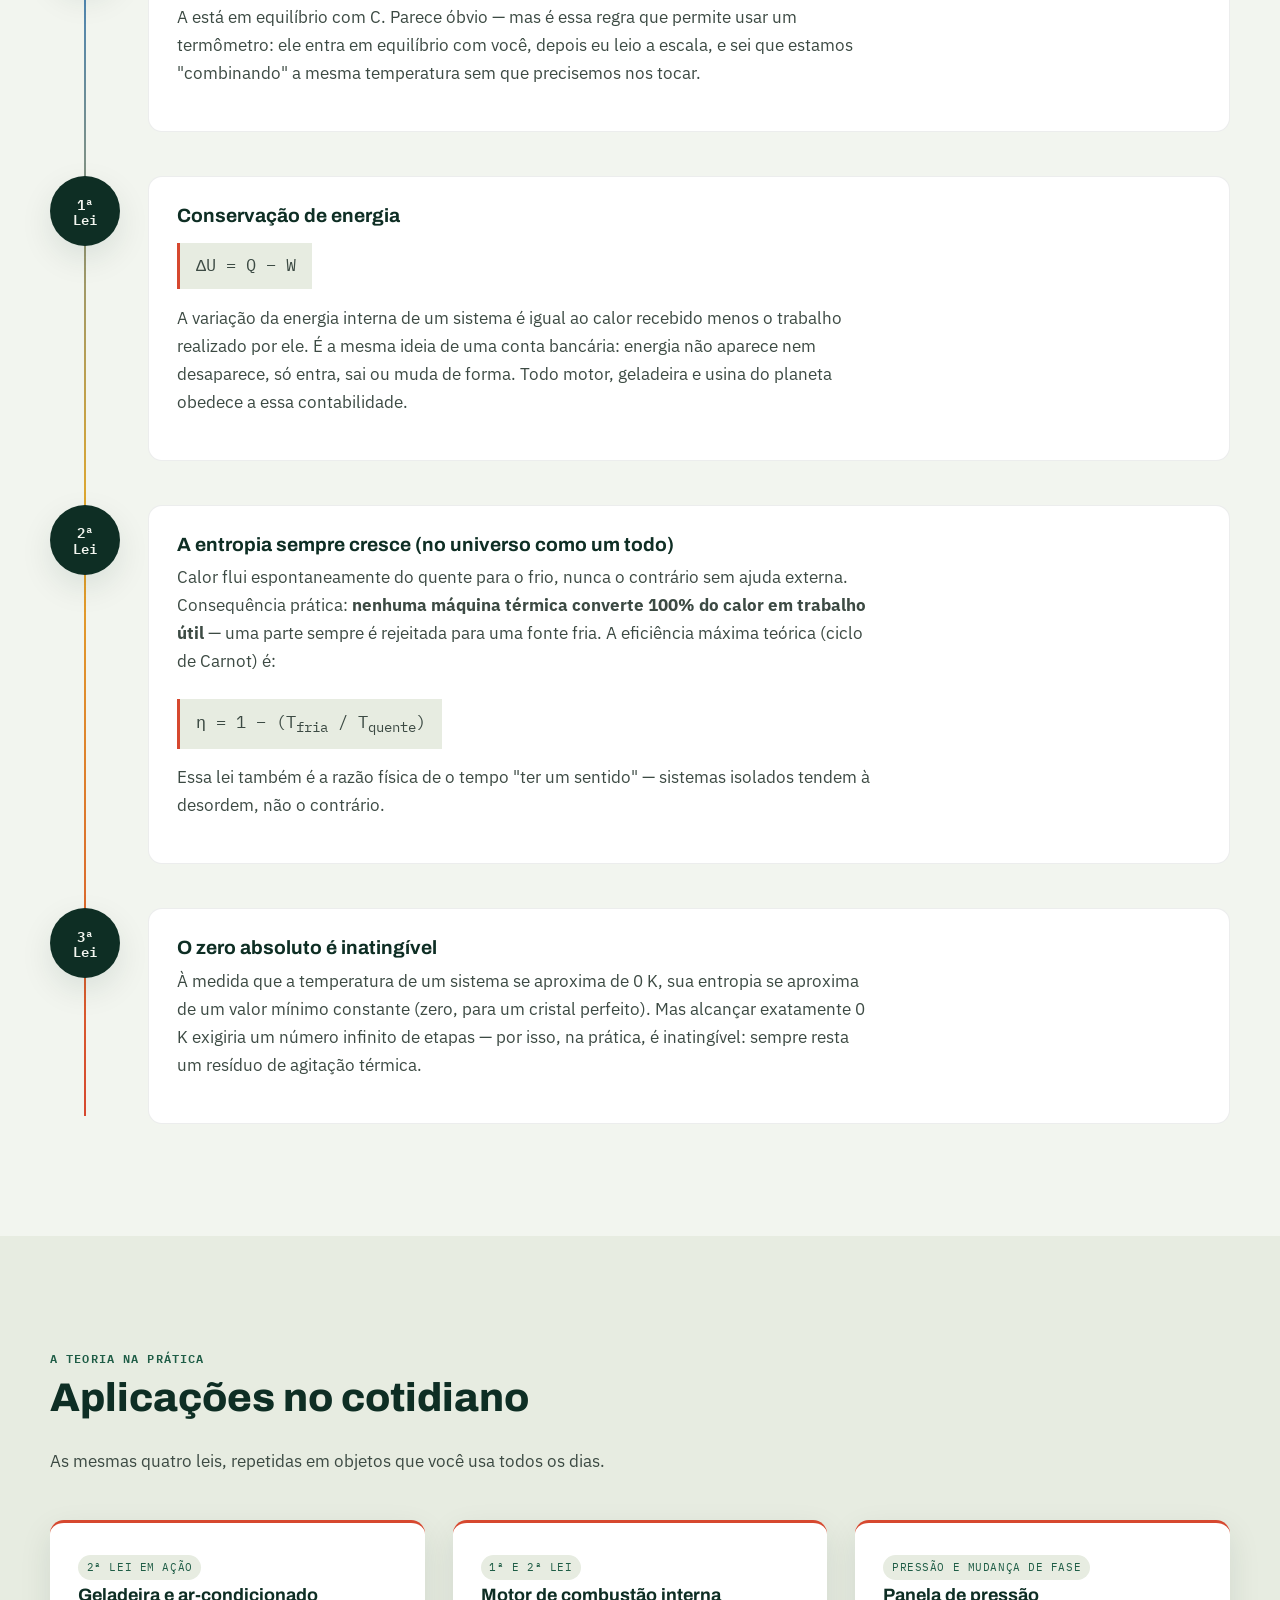
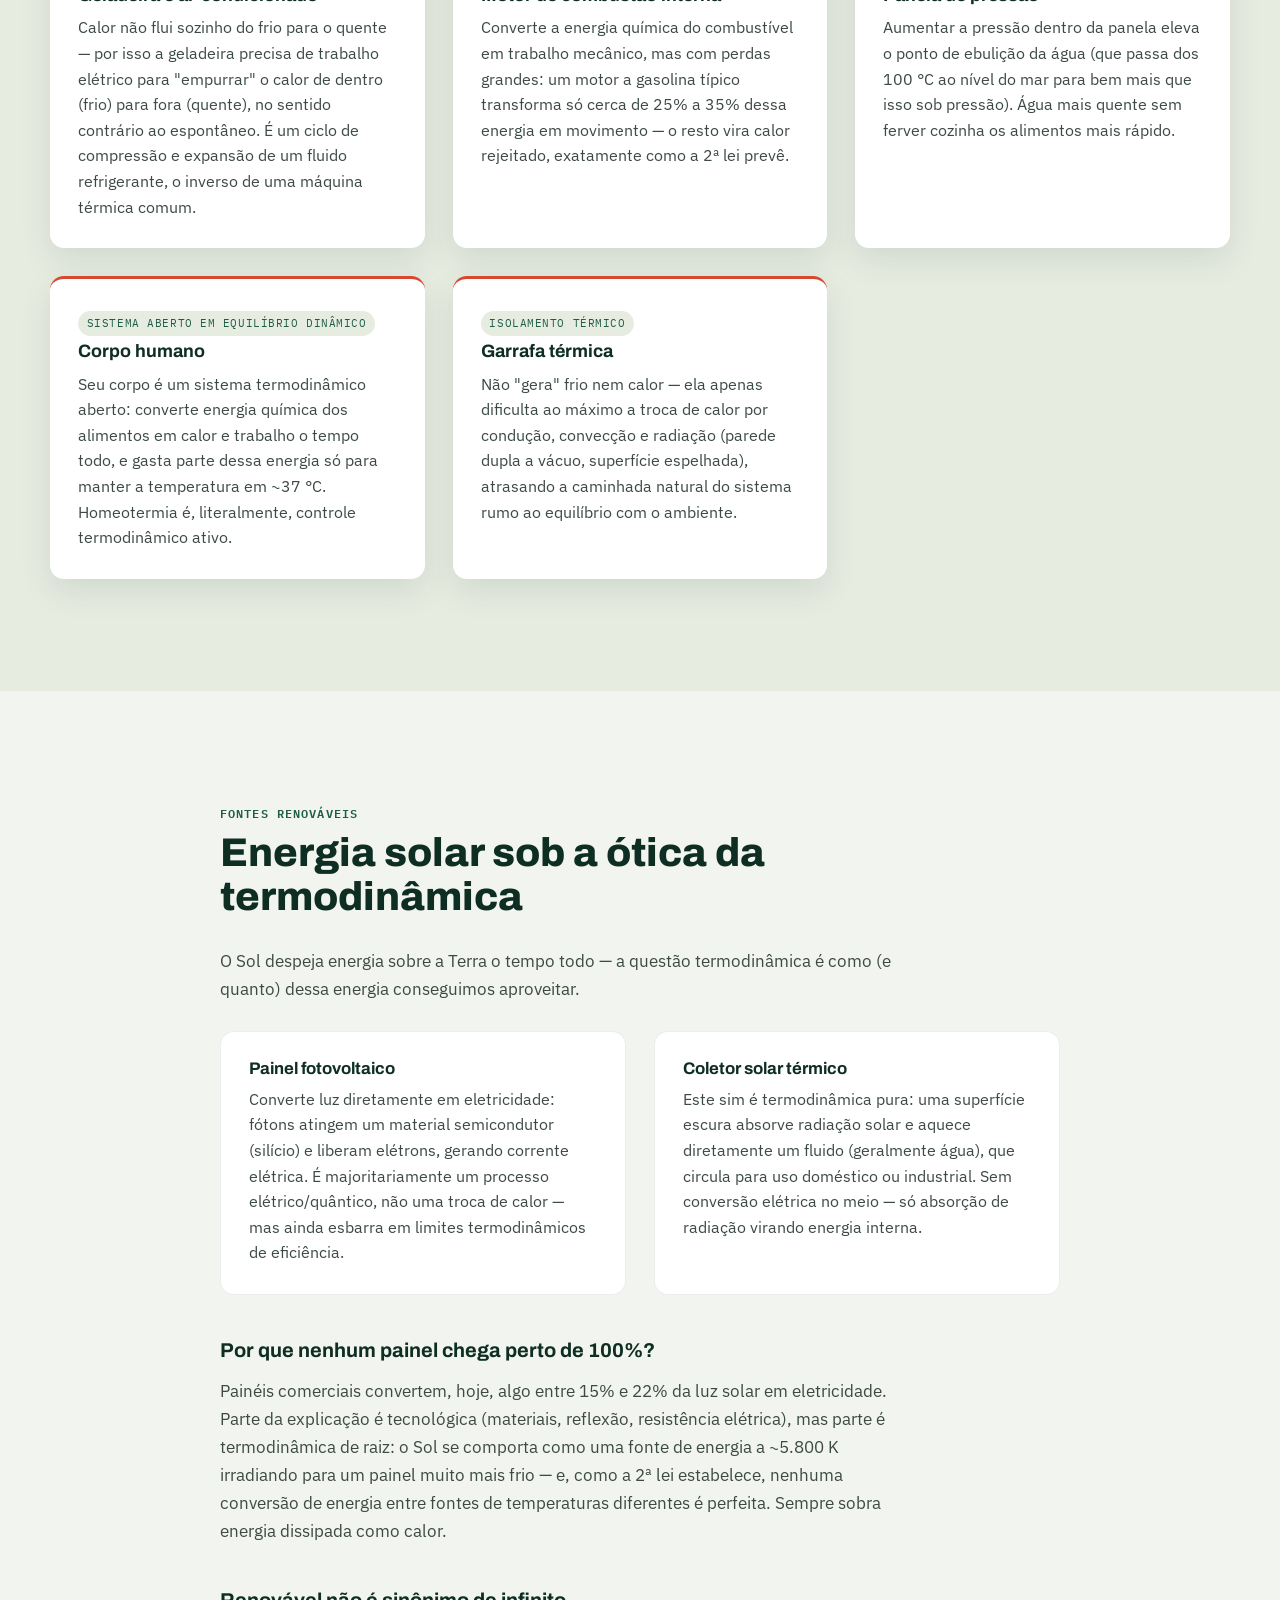
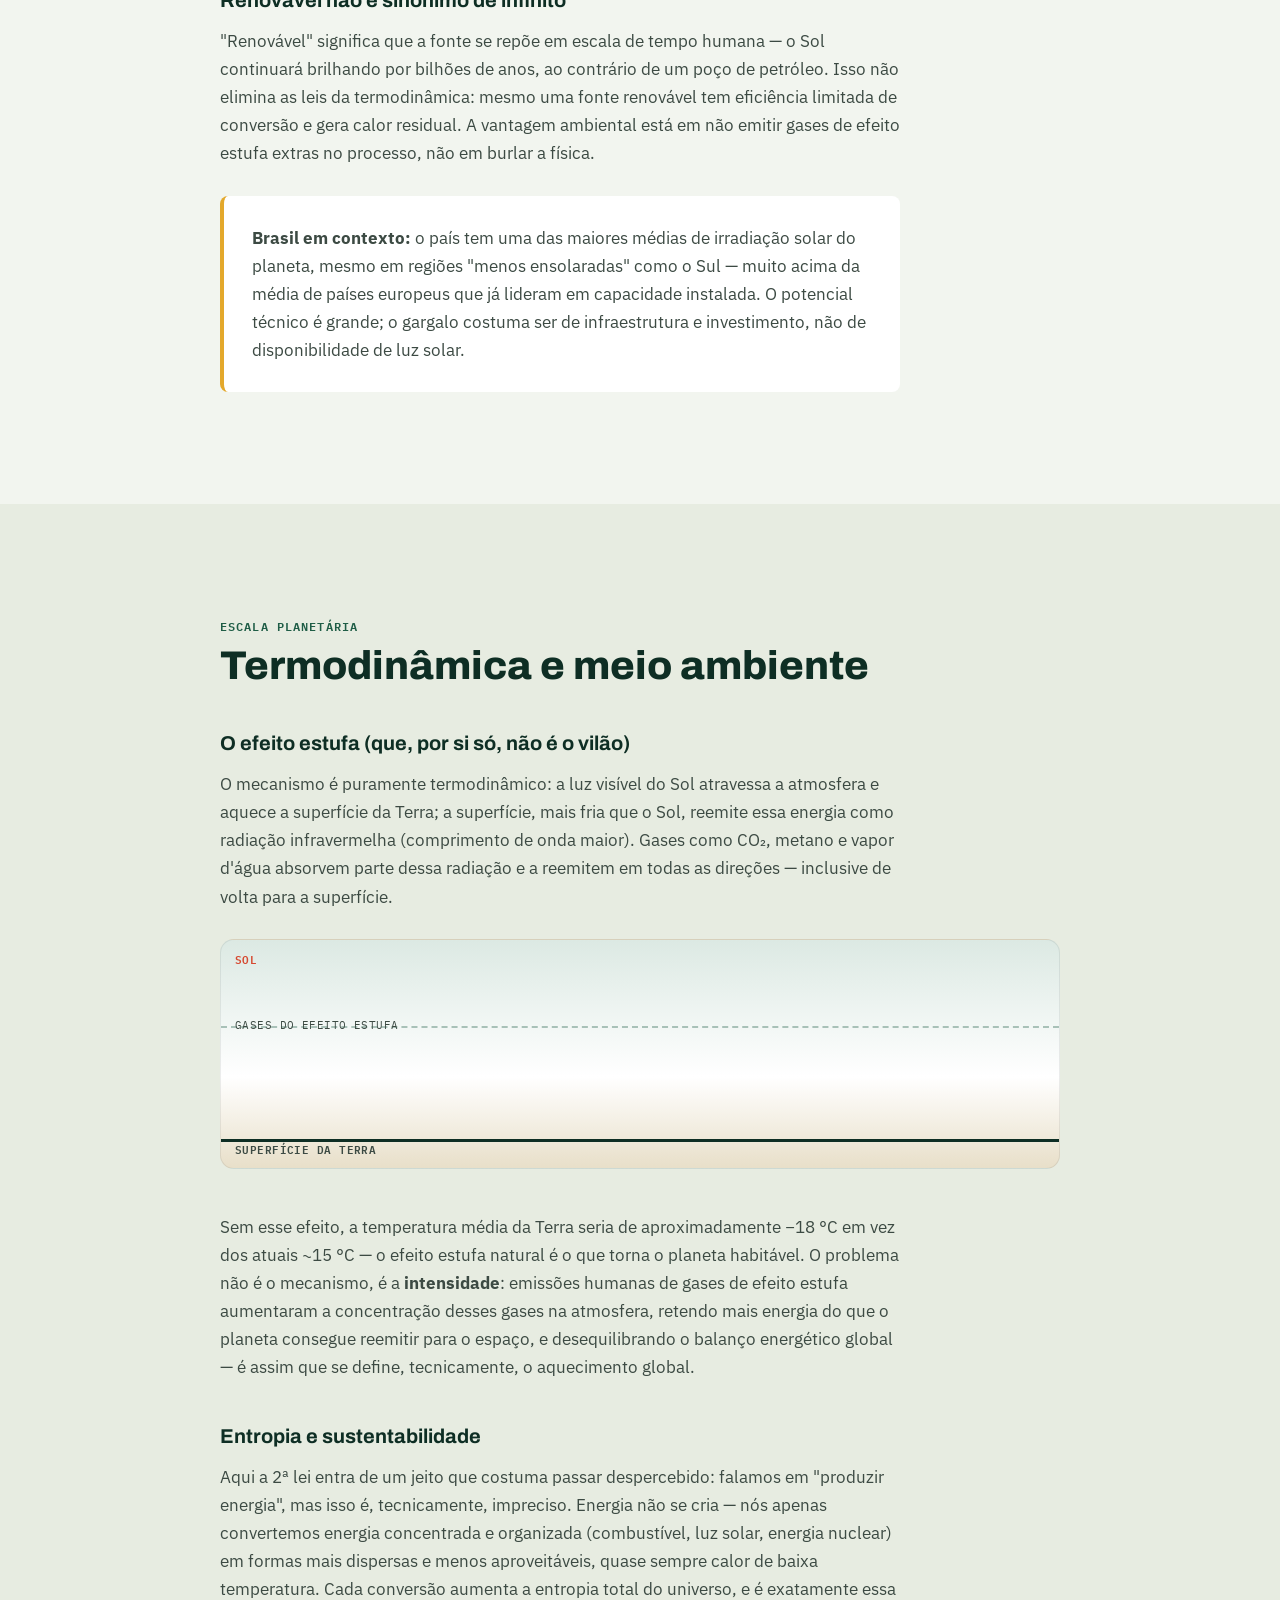
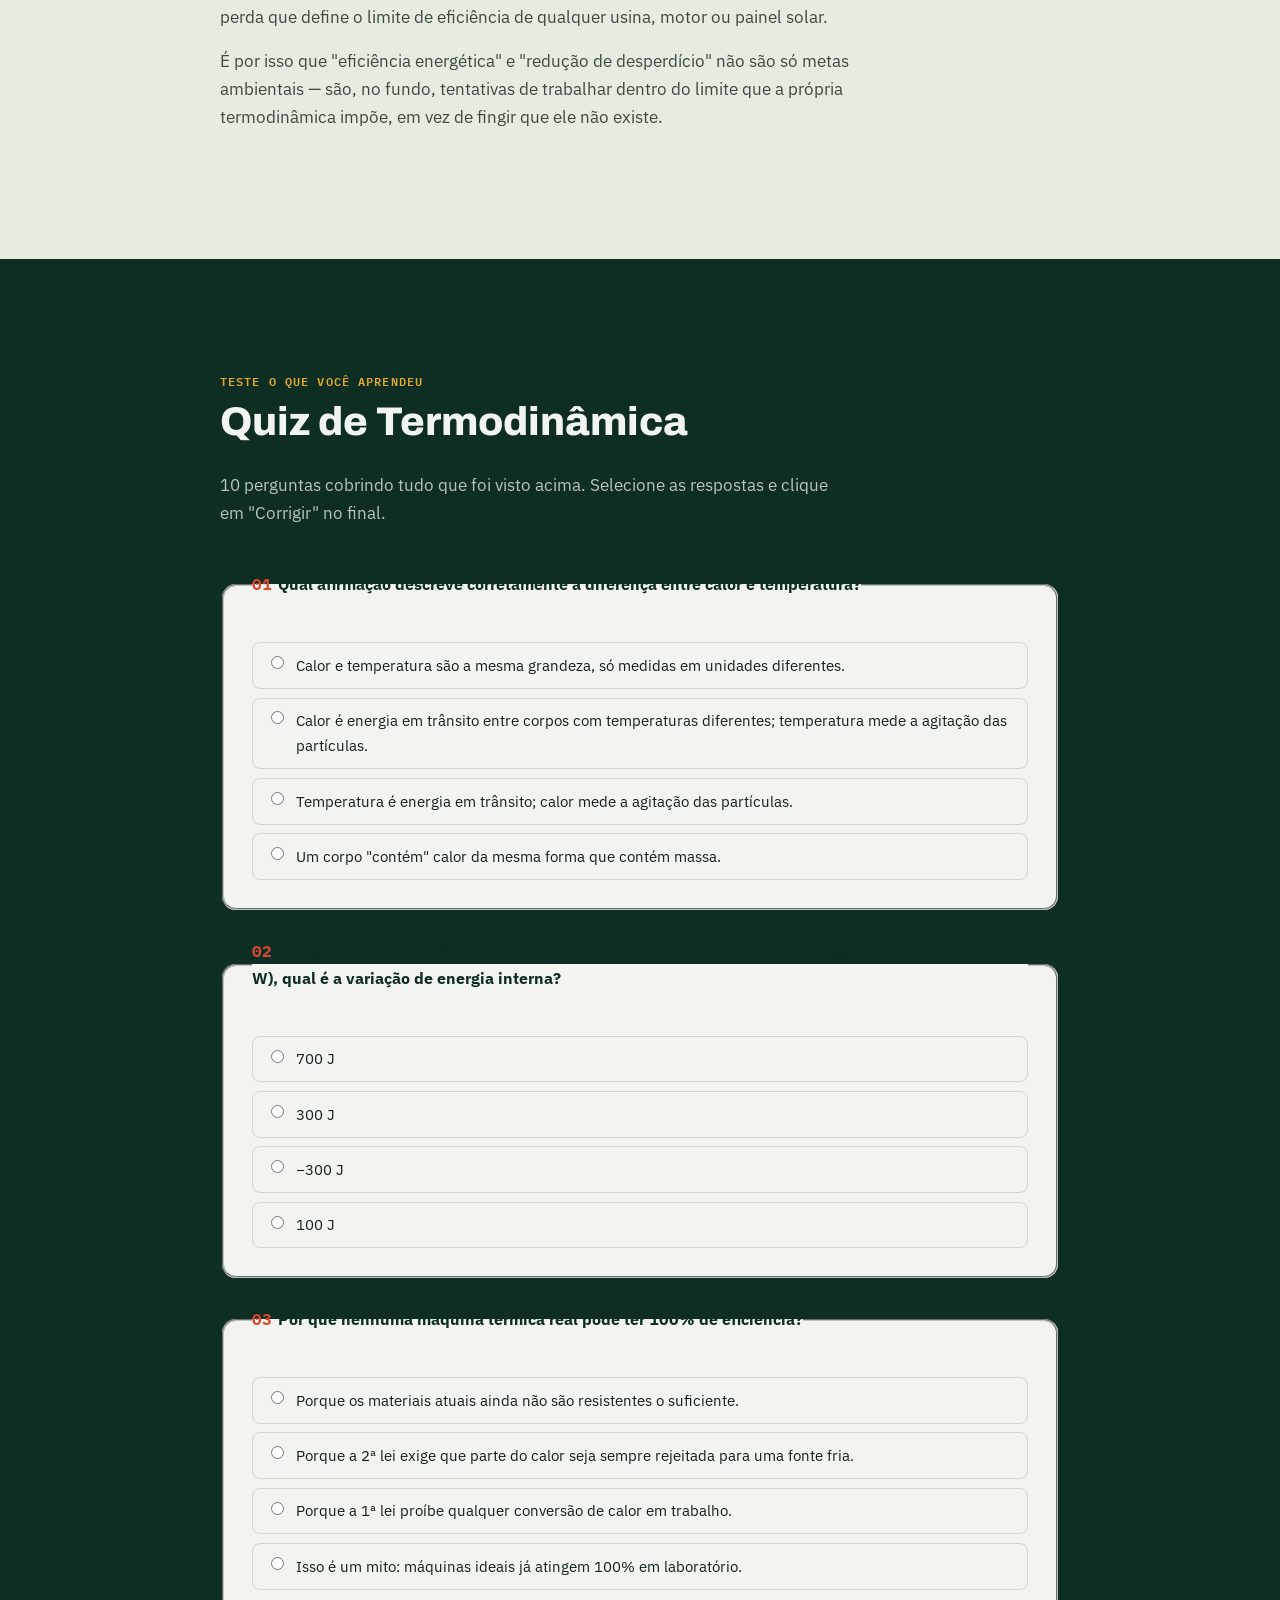
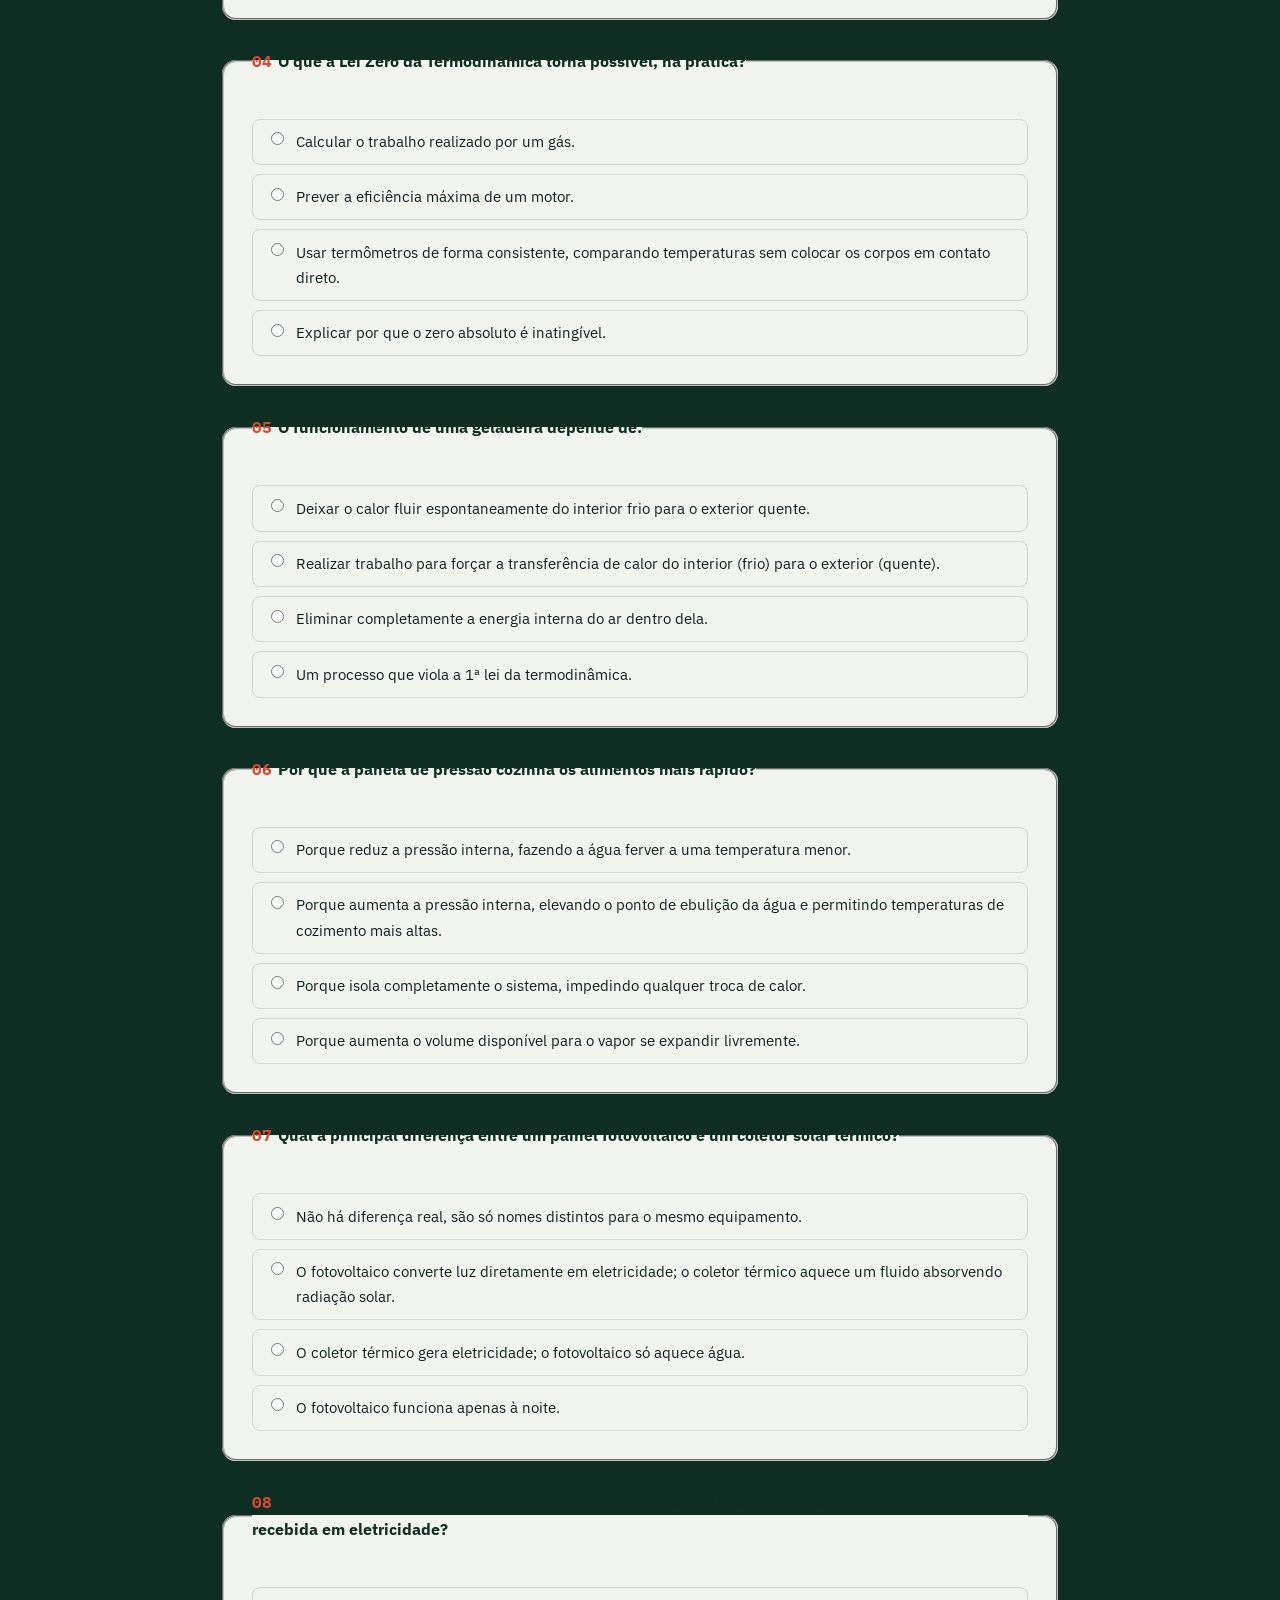
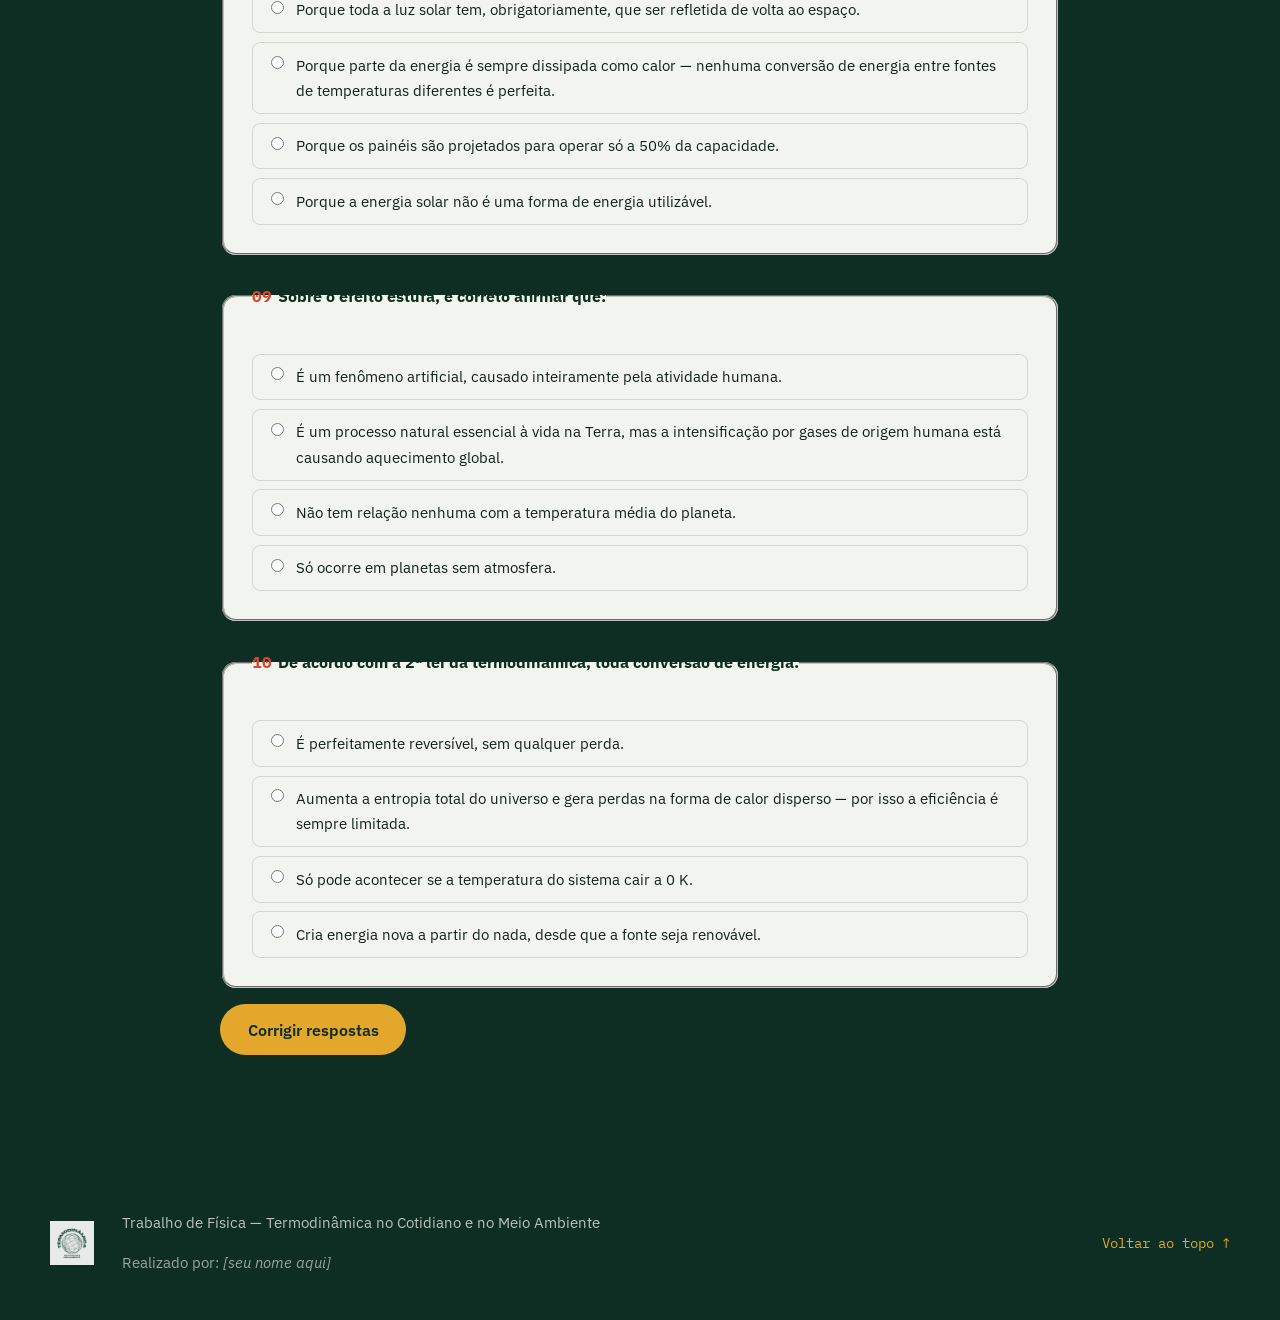
==== commit 8231d302: "Updating logo" ====
--- a/index.html
+++ b/index.html
@@ -334,7 +334,7 @@
 <!-- ===== RODAPÉ ===== -->
 <footer class="rodape">
   <div class="rodape-conteudo">
-    <img src="termodinamica.jpg" alt="Logo Termodinâmica" class="logo-img logo-rodape">
+    <img src="termodinamicanobg.jpeg" alt="Logo Termodinâmica" class="logo-img logo-rodape">
     <div class="rodape-texto">
       <p>Trabalho de Física — Termodinâmica no Cotidiano e no Meio Ambiente</p>
       <p class="rodape-nome">Realizado por: <em>[seu nome aqui]</em></p>
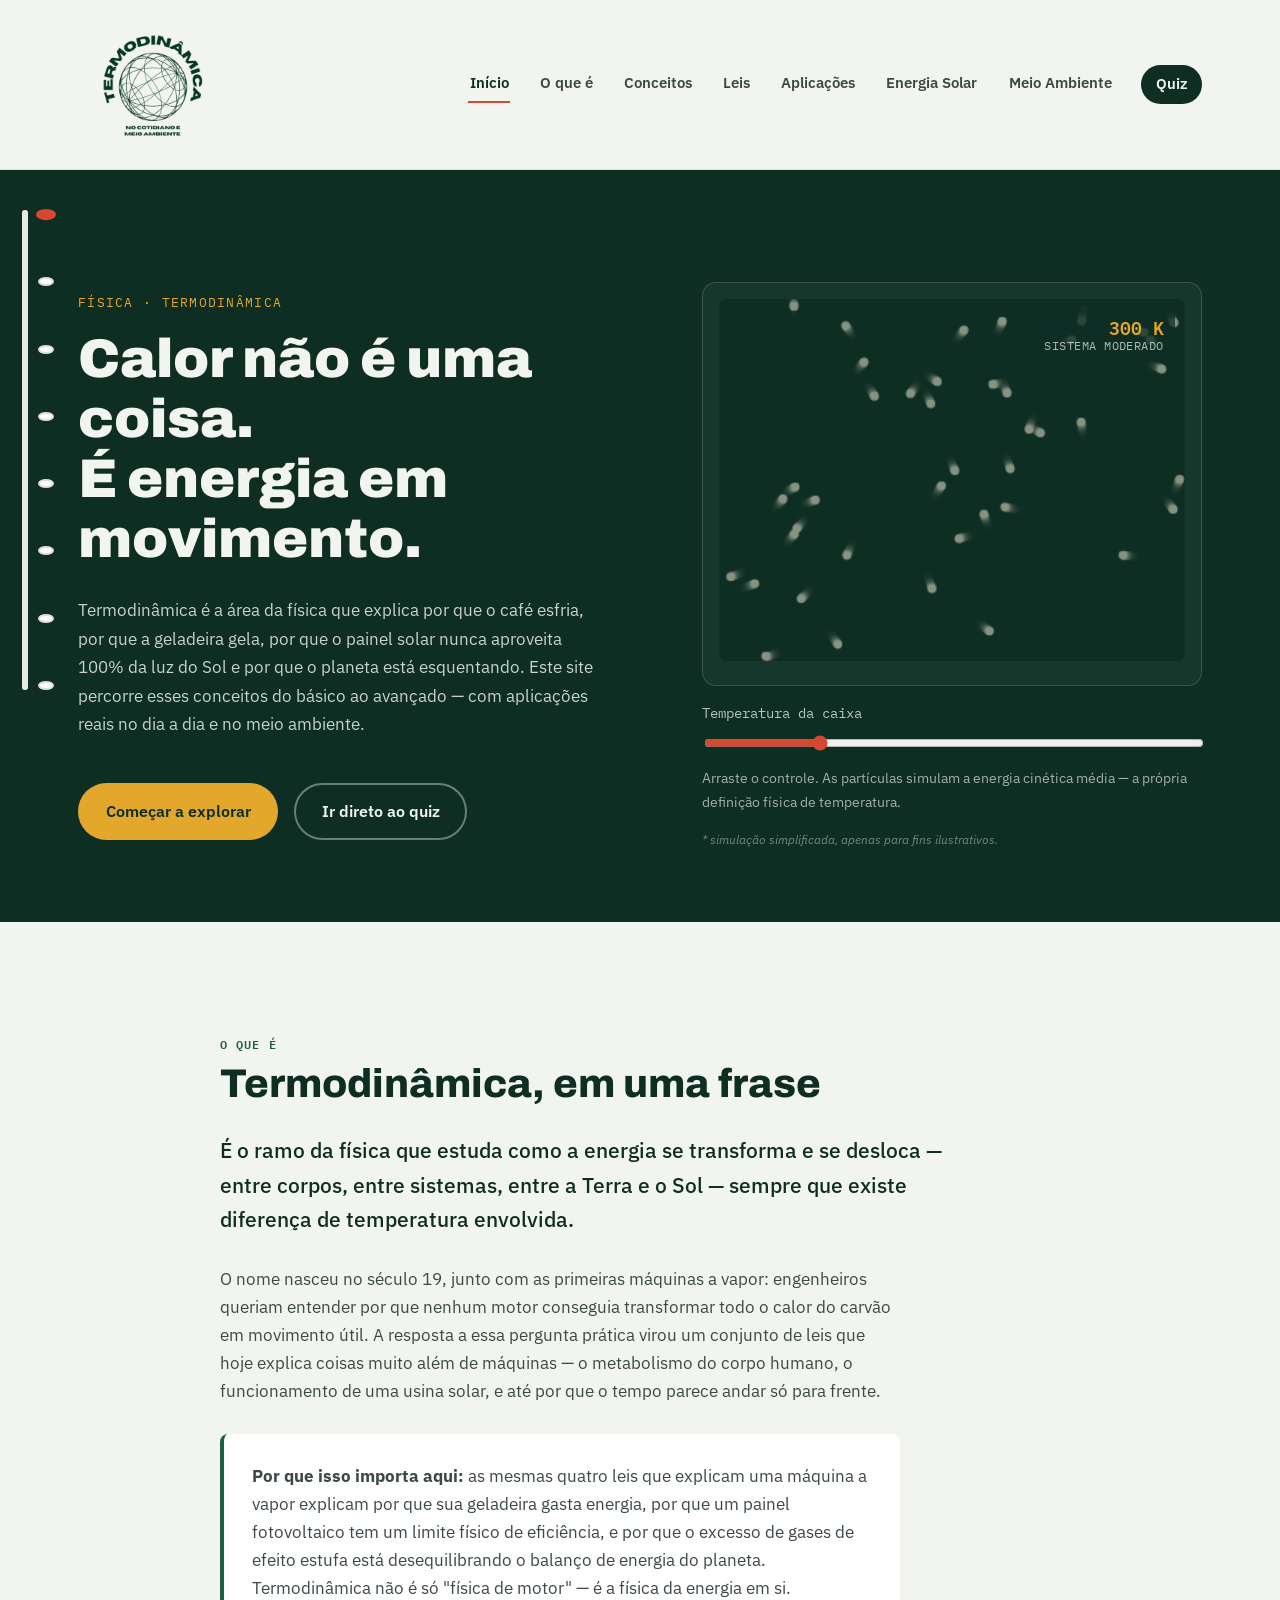
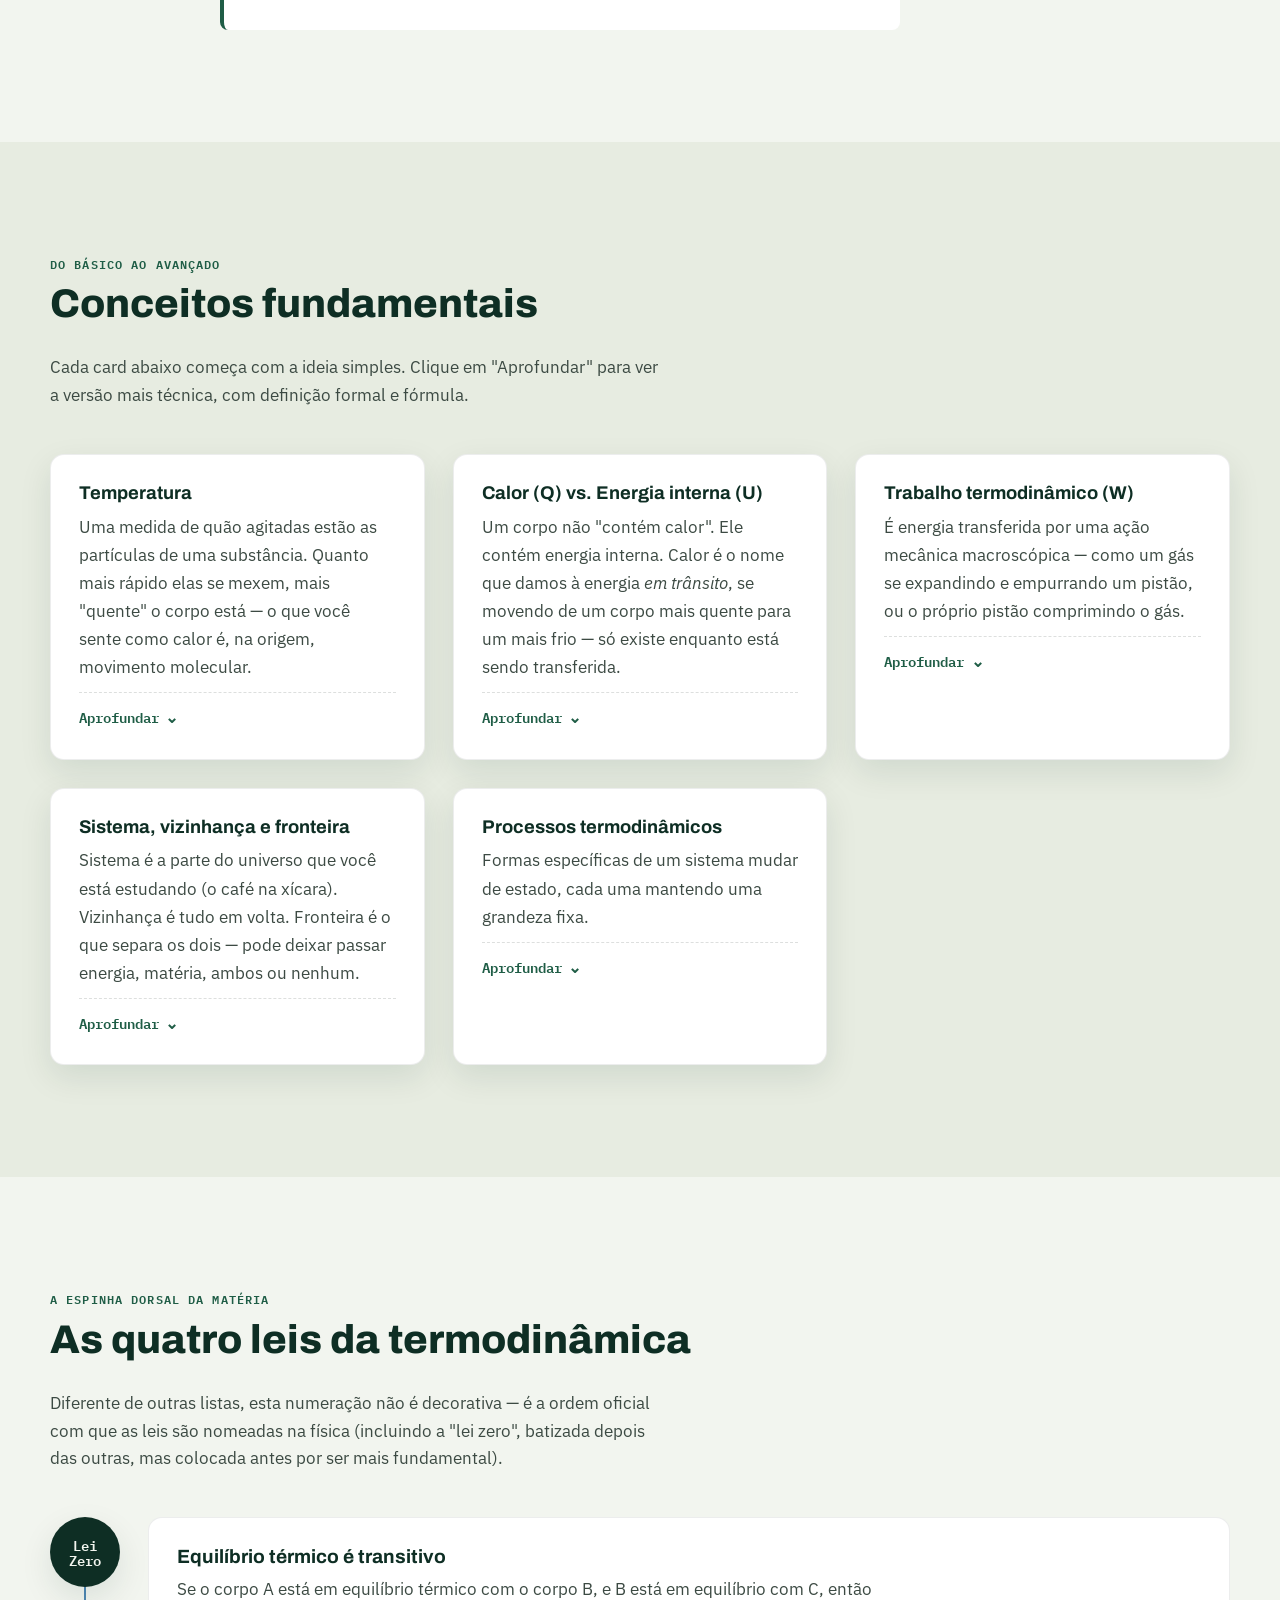
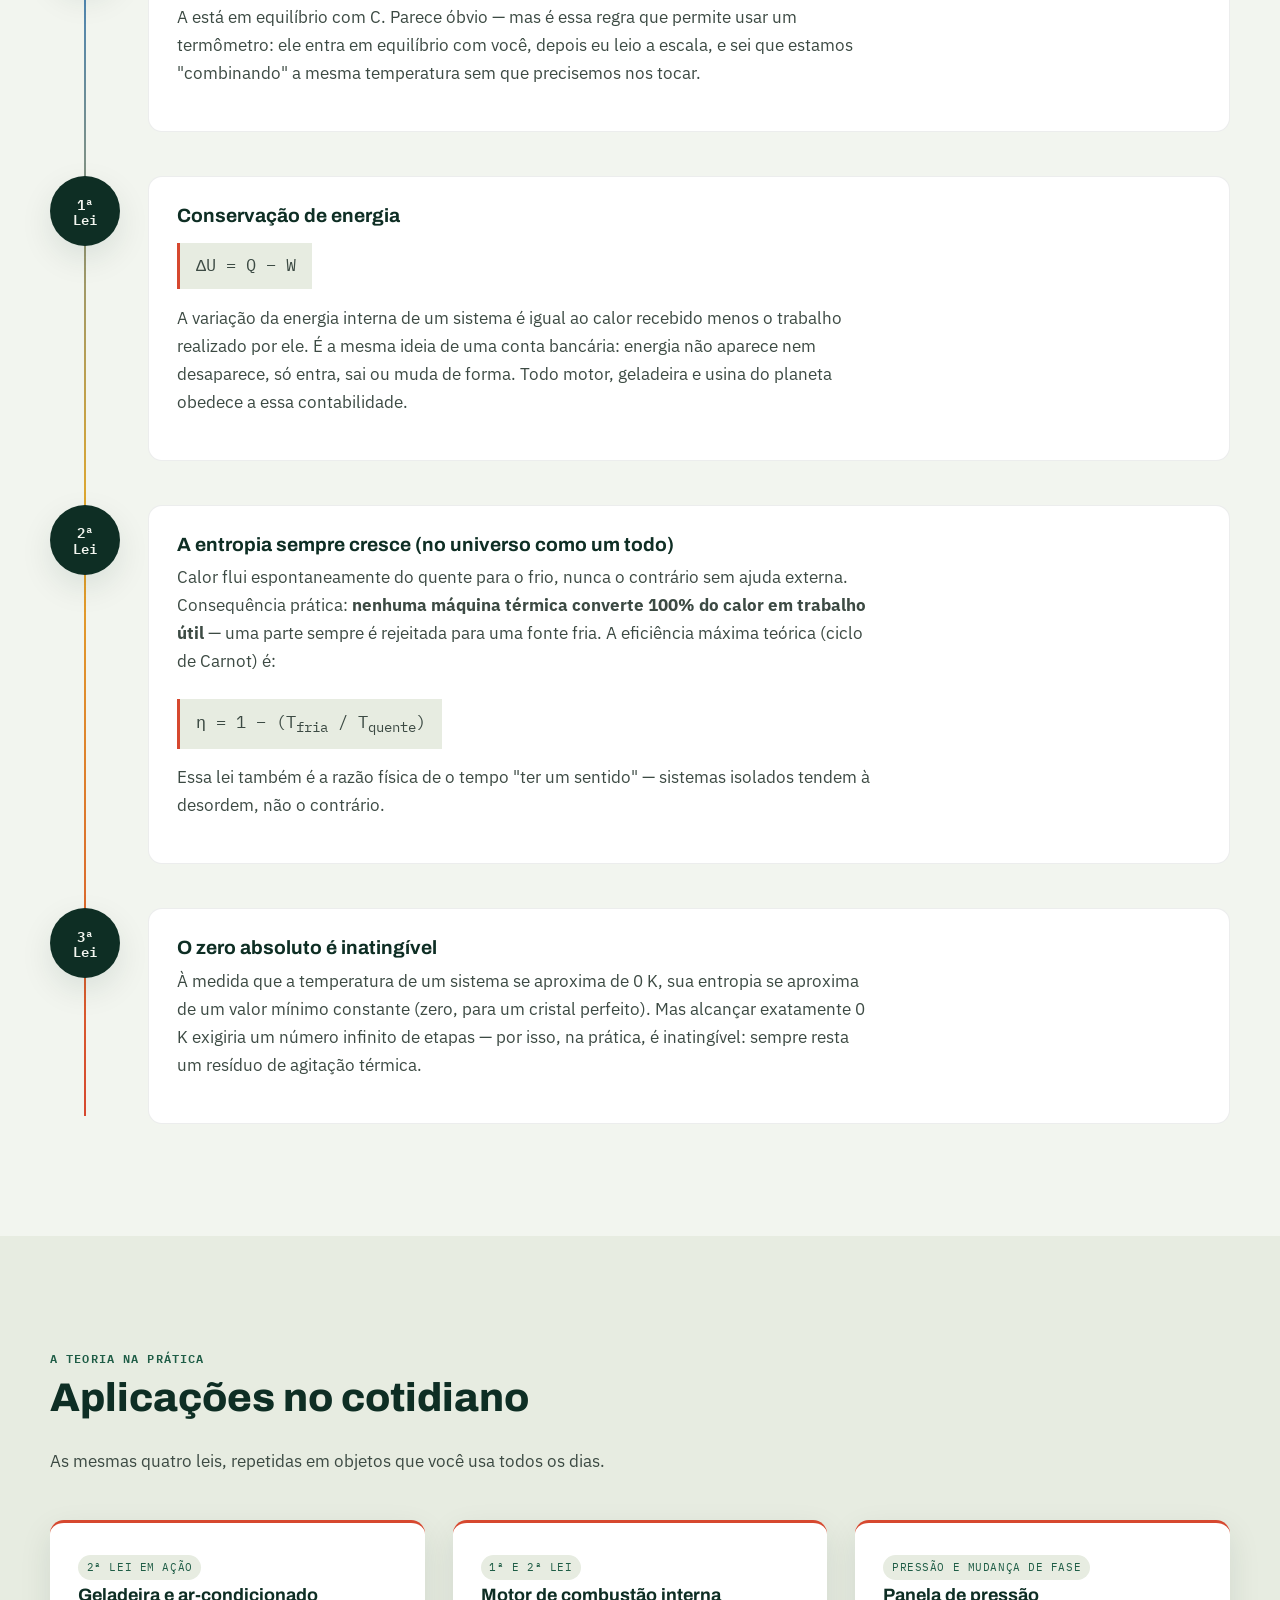
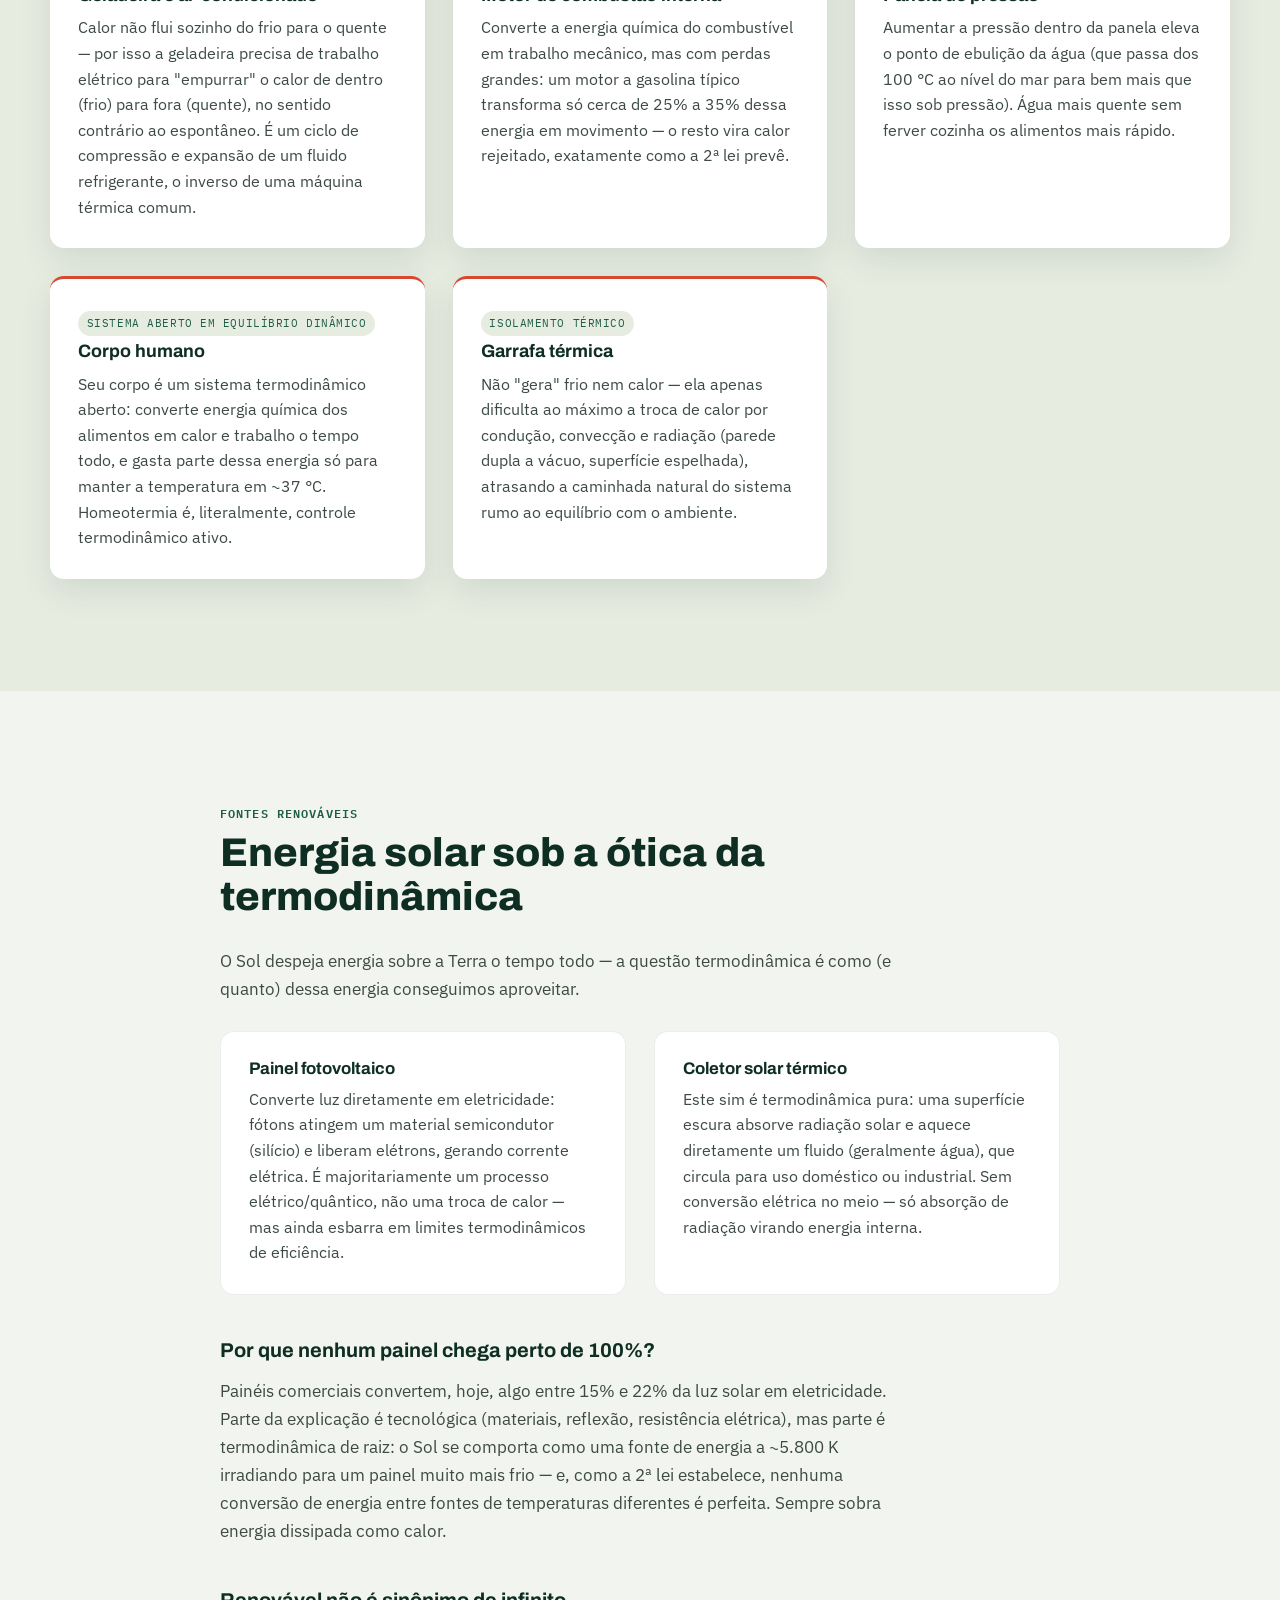
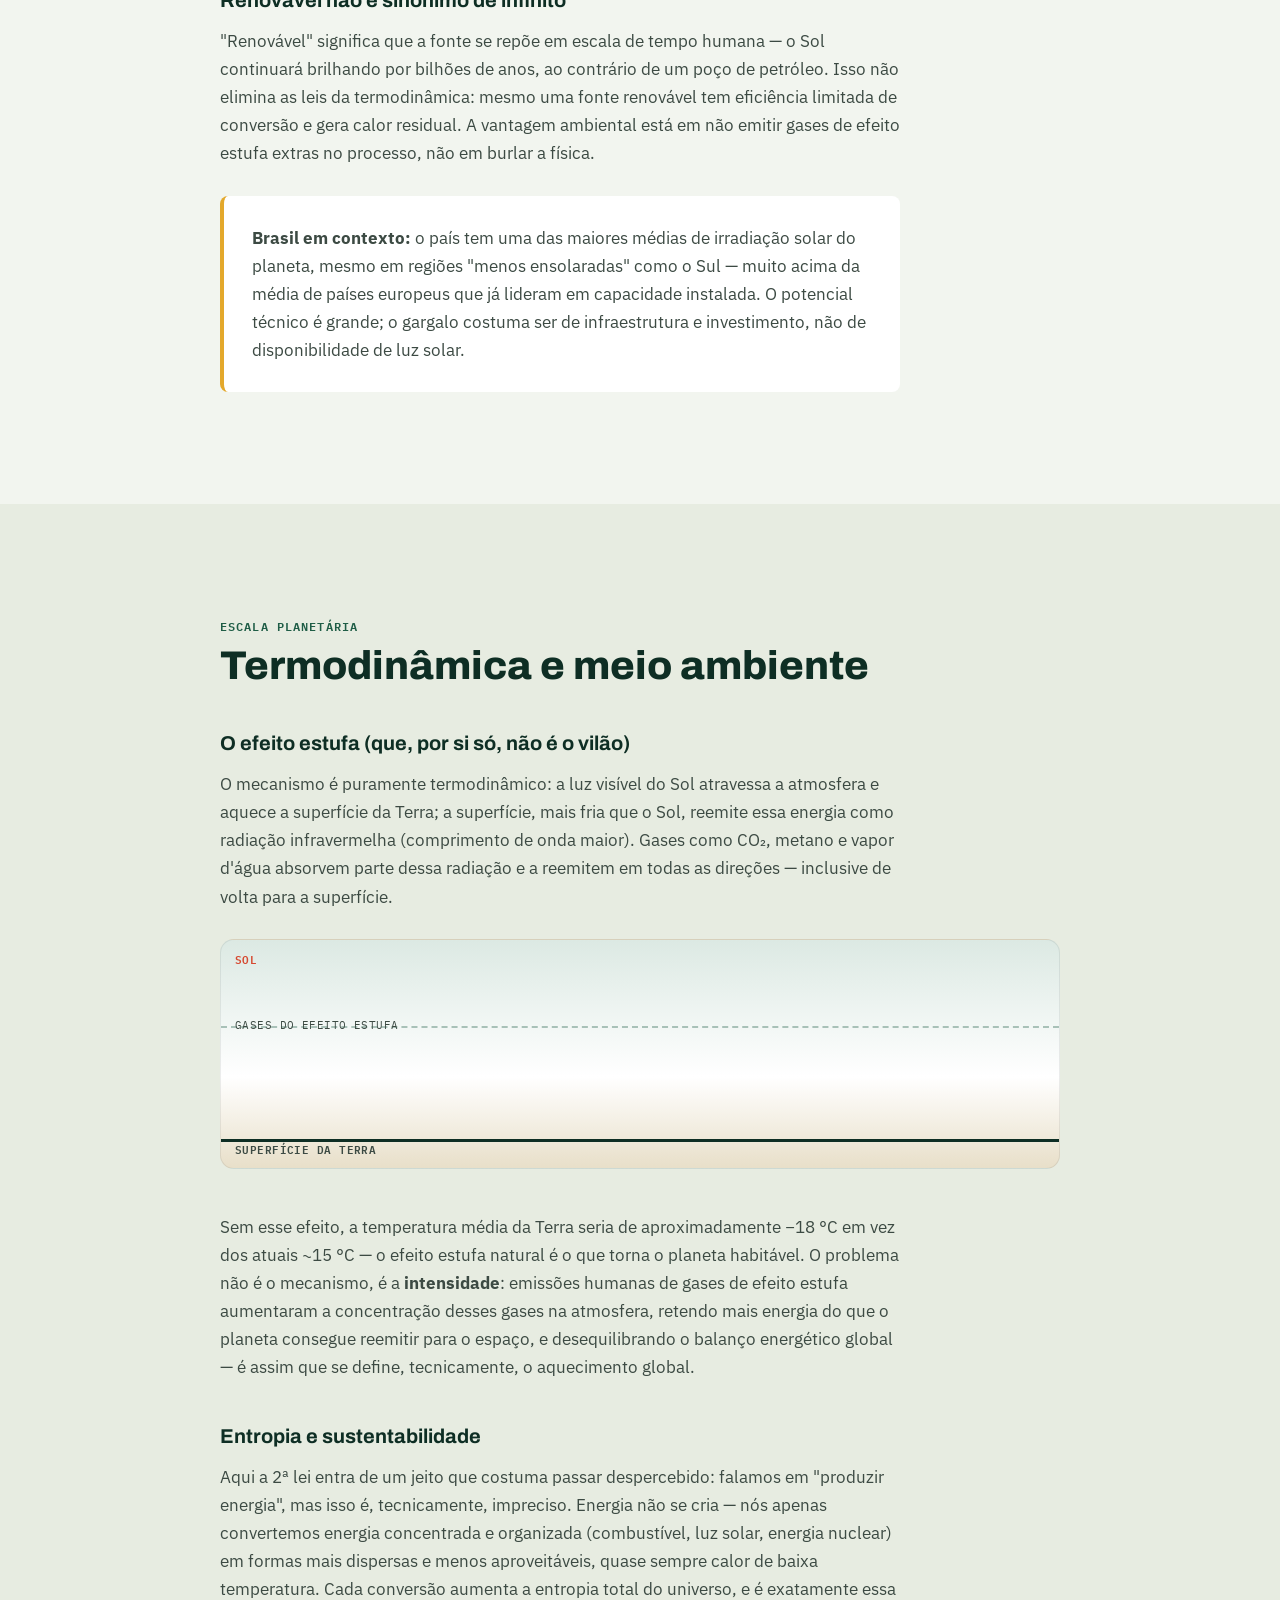
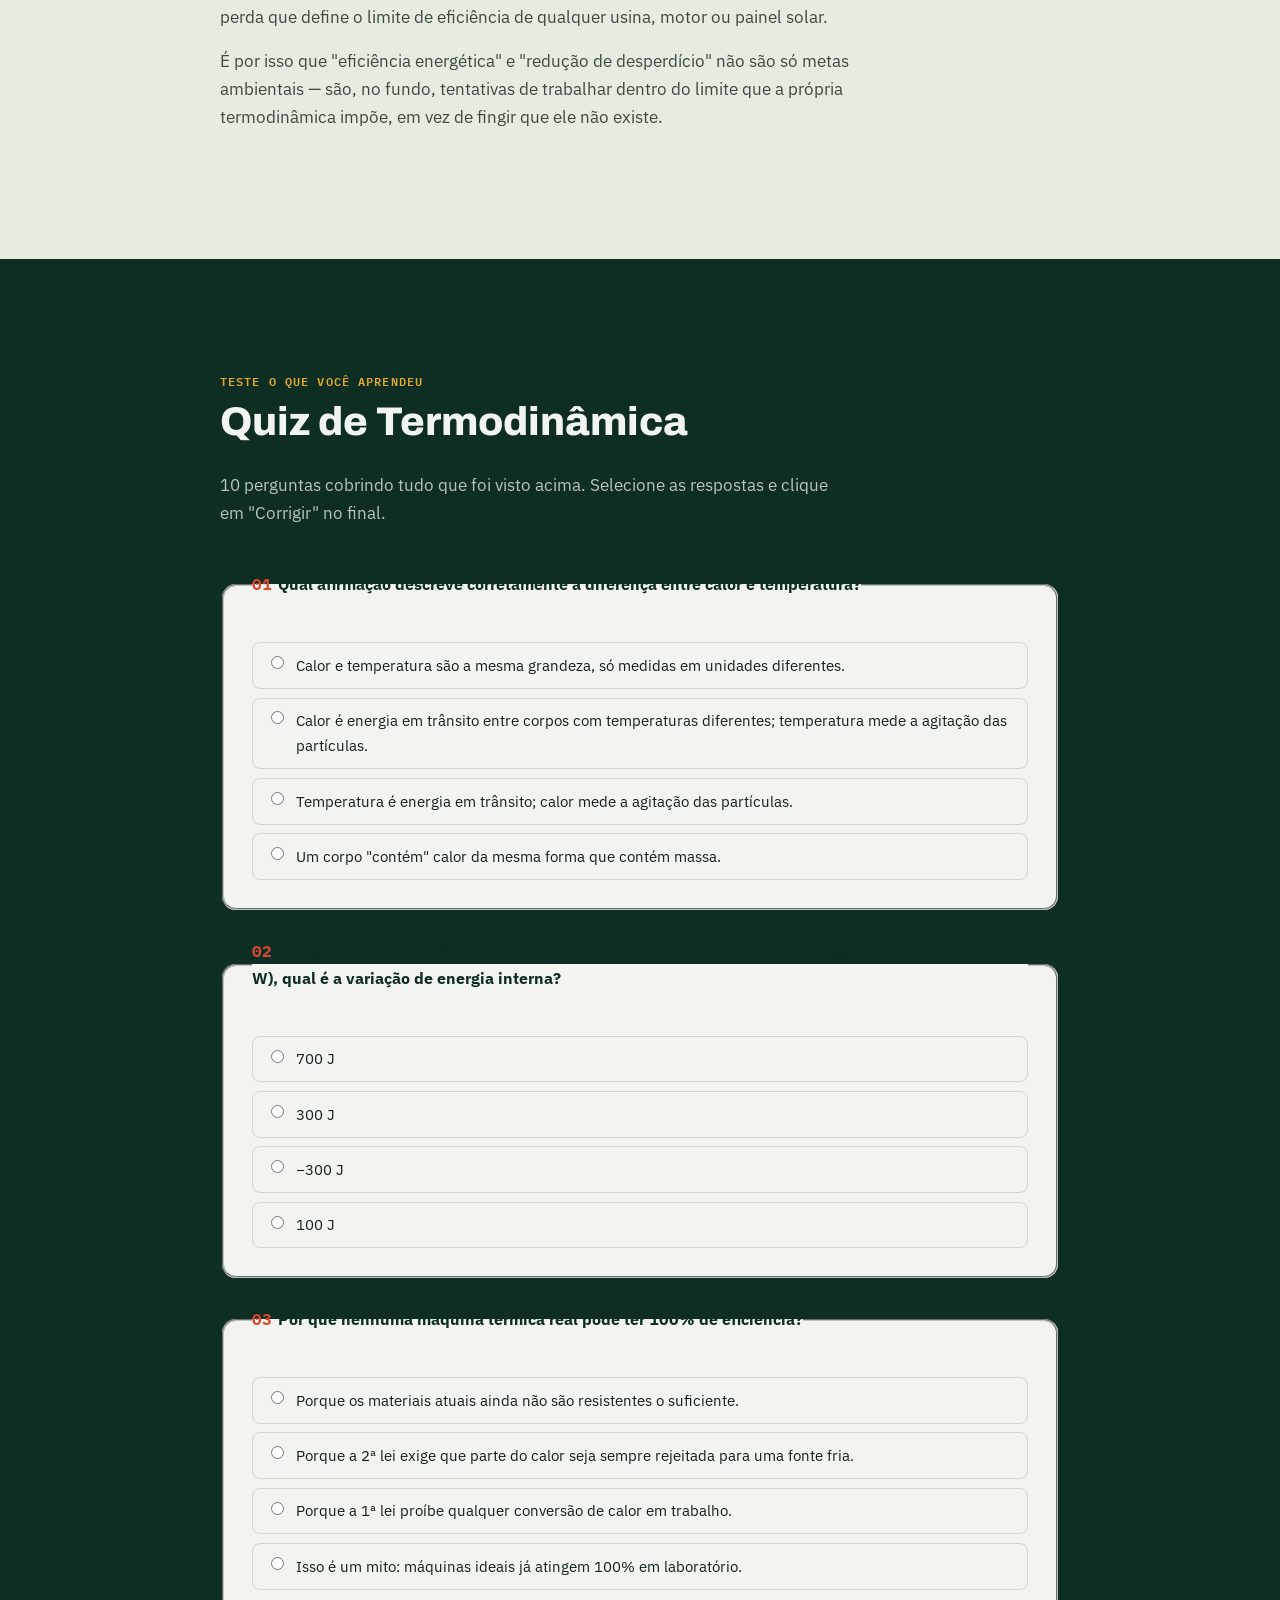
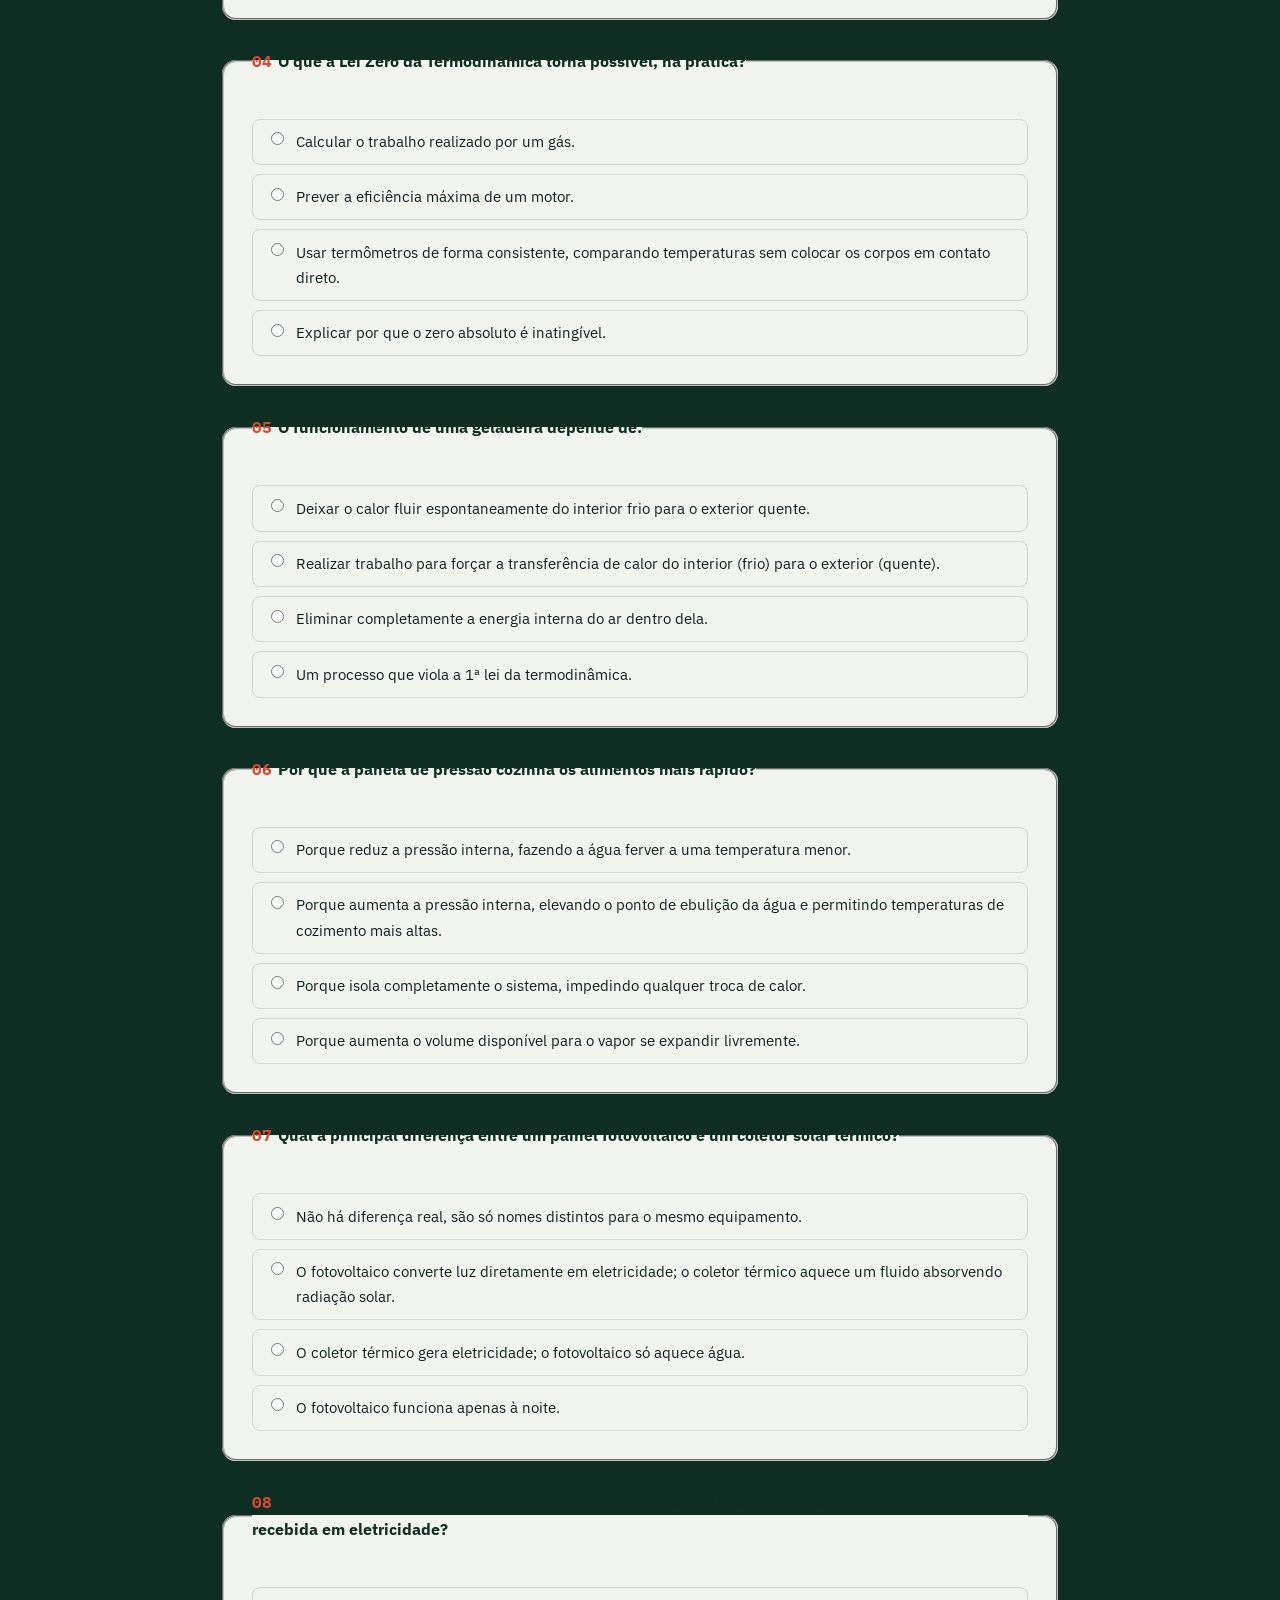
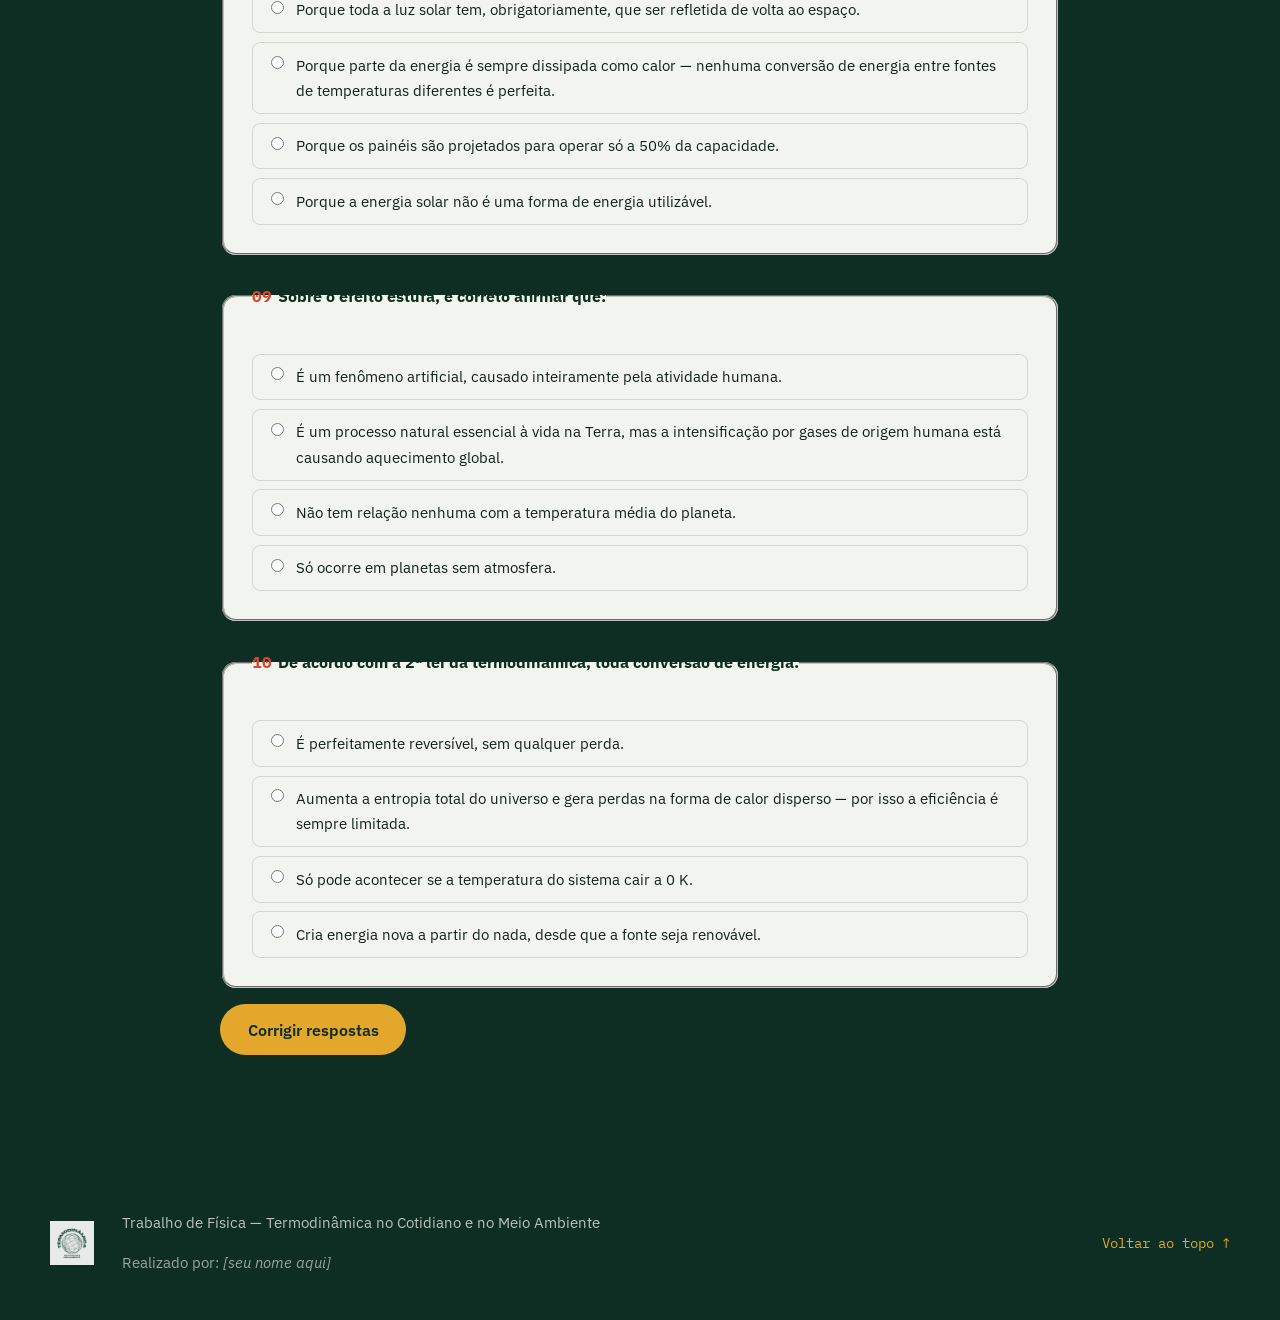
==== commit 88082d63: "Update fmt.Println to print 'Goodbye World'" ====
--- a/index.html
+++ b/index.html
@@ -26,7 +26,7 @@
 <header class="cabecalho" id="topo">
   <div class="cabecalho-conteudo">
     <a href="#topo" class="marca">
-      <img src="termodinamica.jpg" alt="Logo Termodinâmica — No Cotidiano e Meio Ambiente" class="logo-img">
+      <img src="termodinamica.png" alt="Logo Termodinâmica — No Cotidiano e Meio Ambiente" class="logo-img">
     </a>
     <button class="menu-toggle" id="menuToggle" aria-label="Abrir menu" aria-expanded="false">
       <span></span><span></span><span></span>
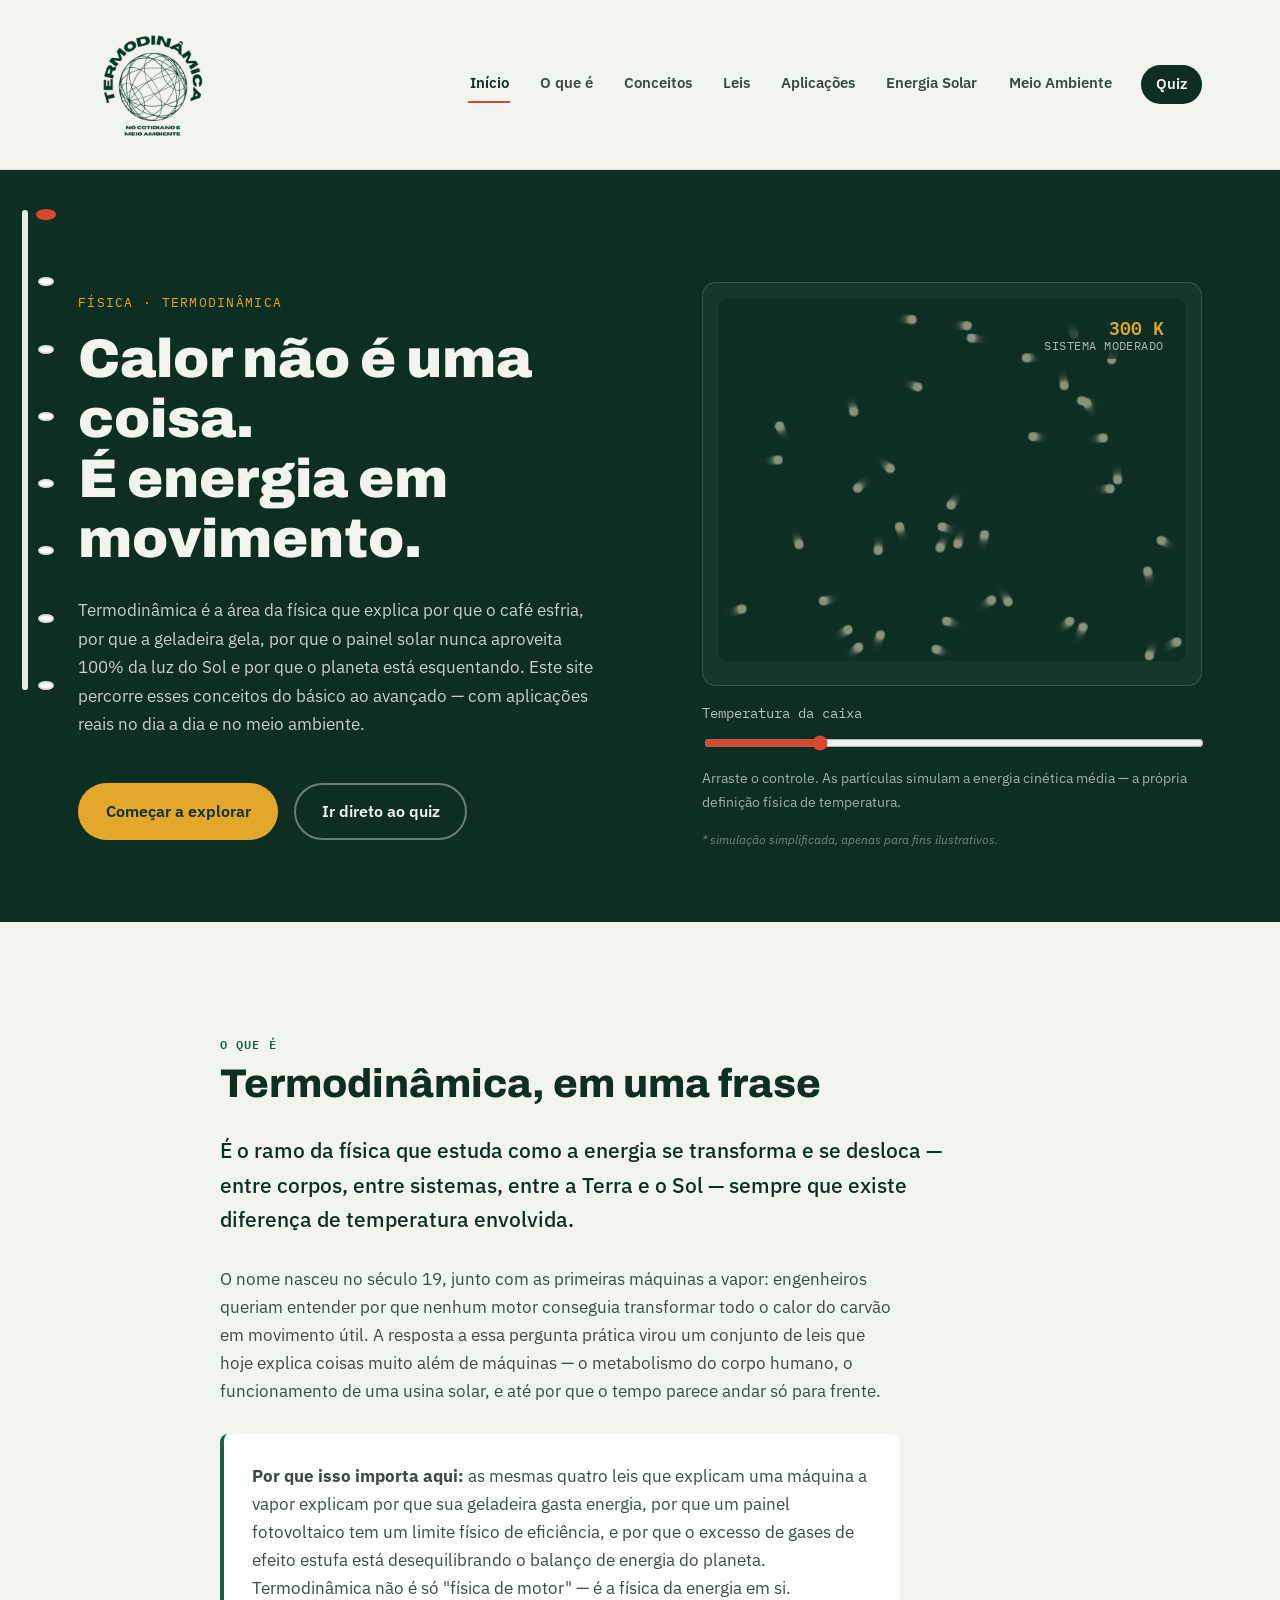
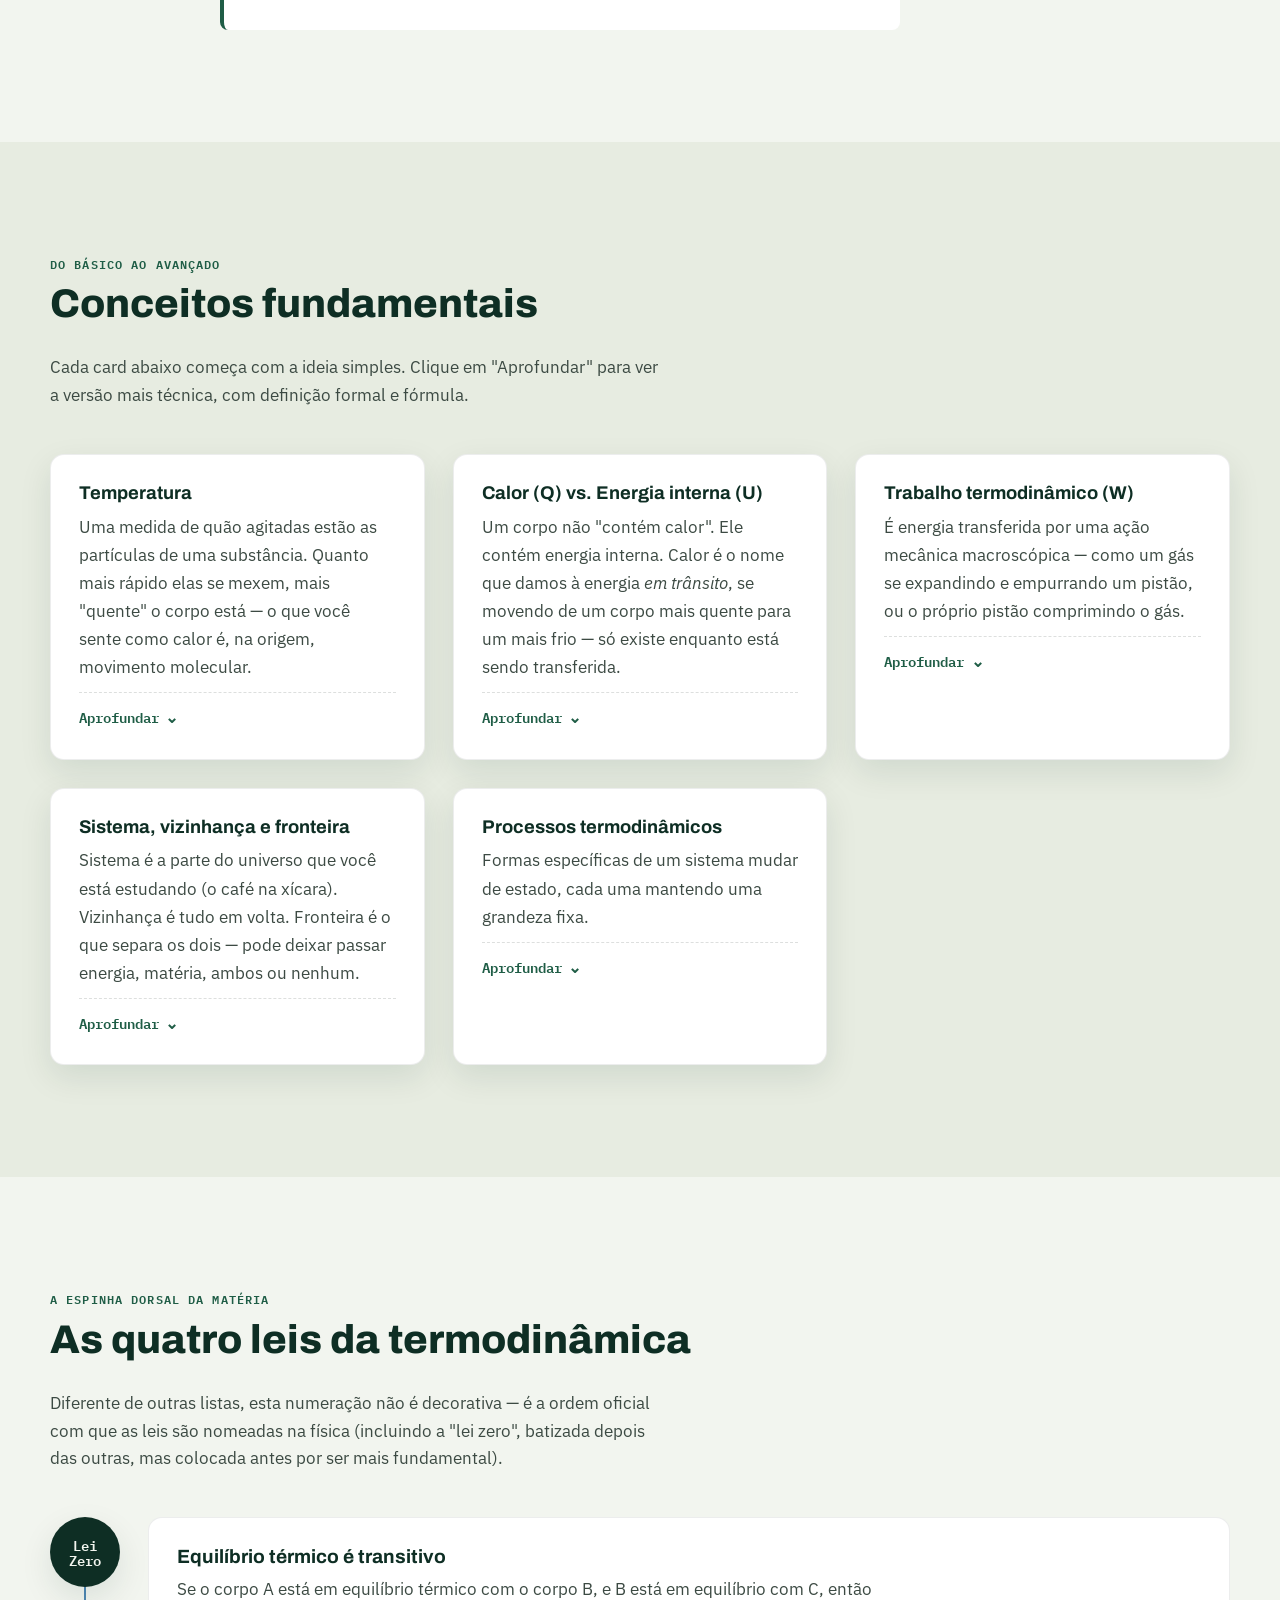
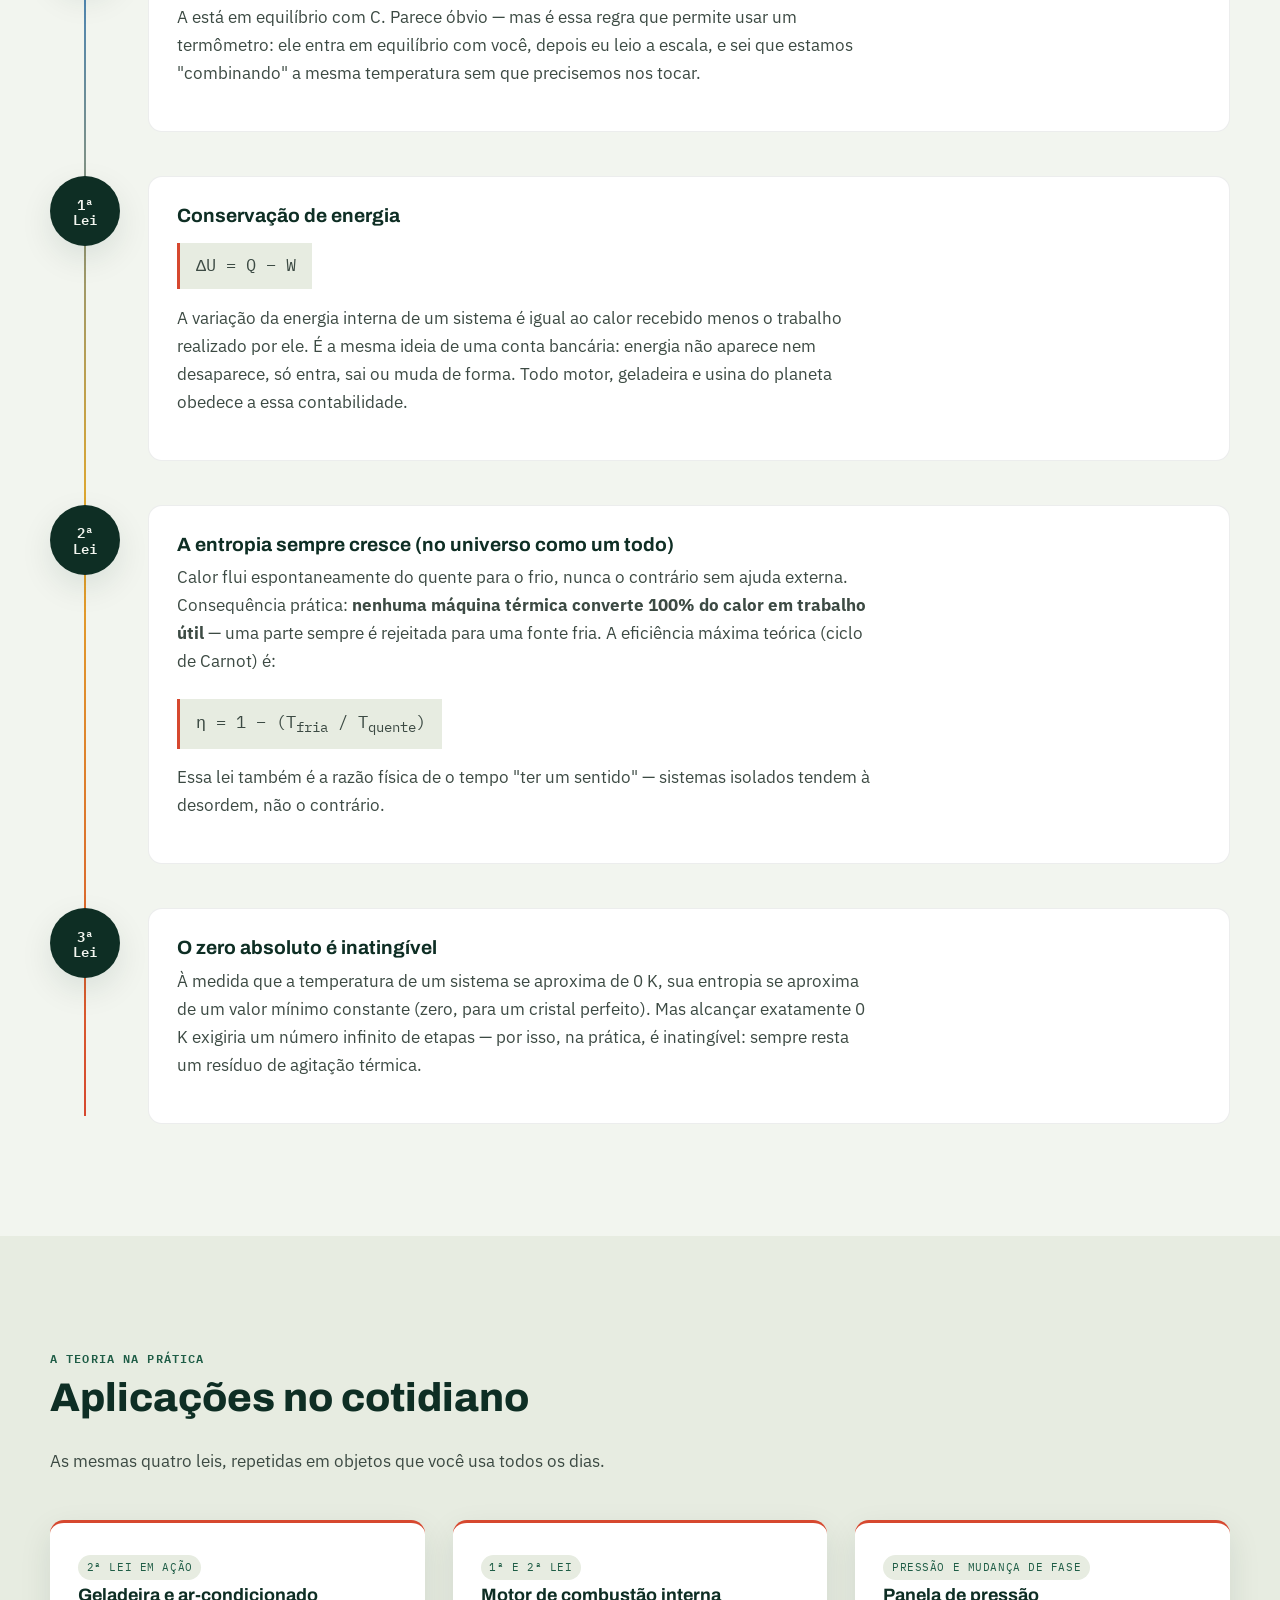
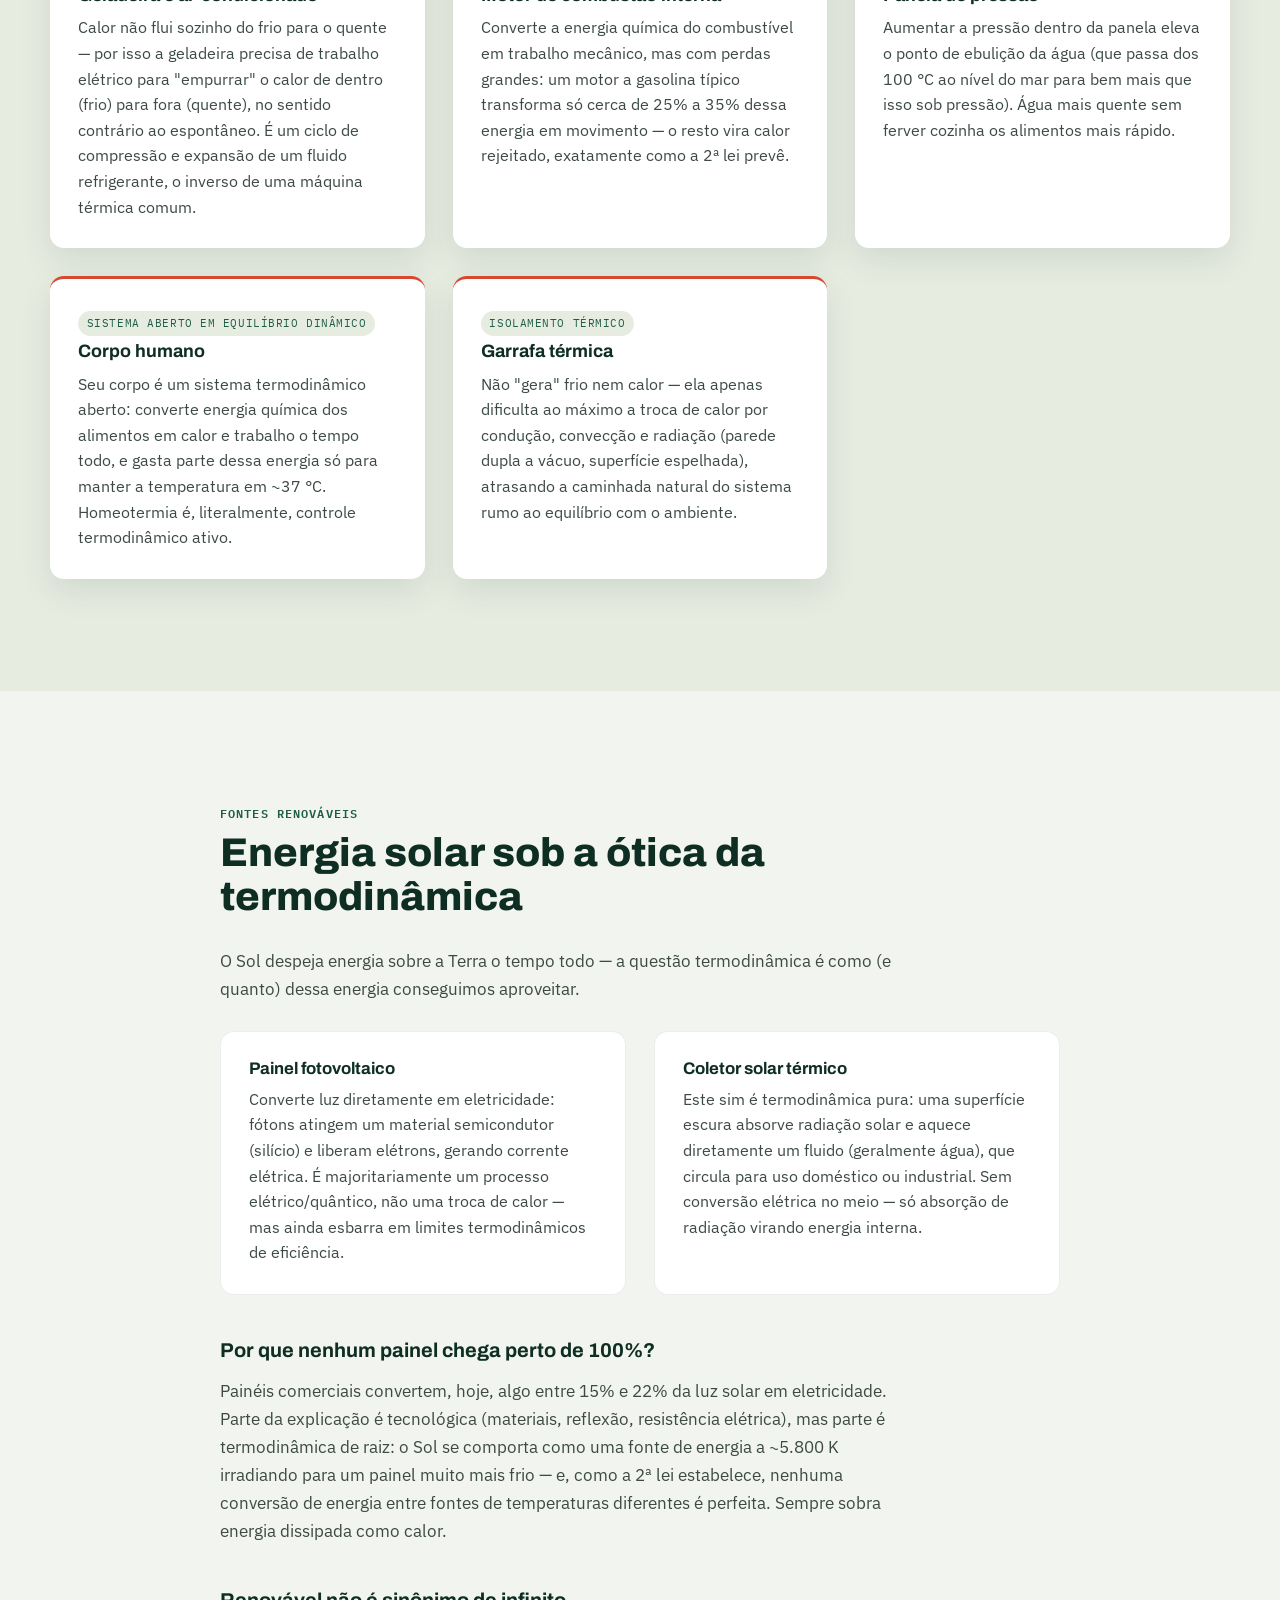
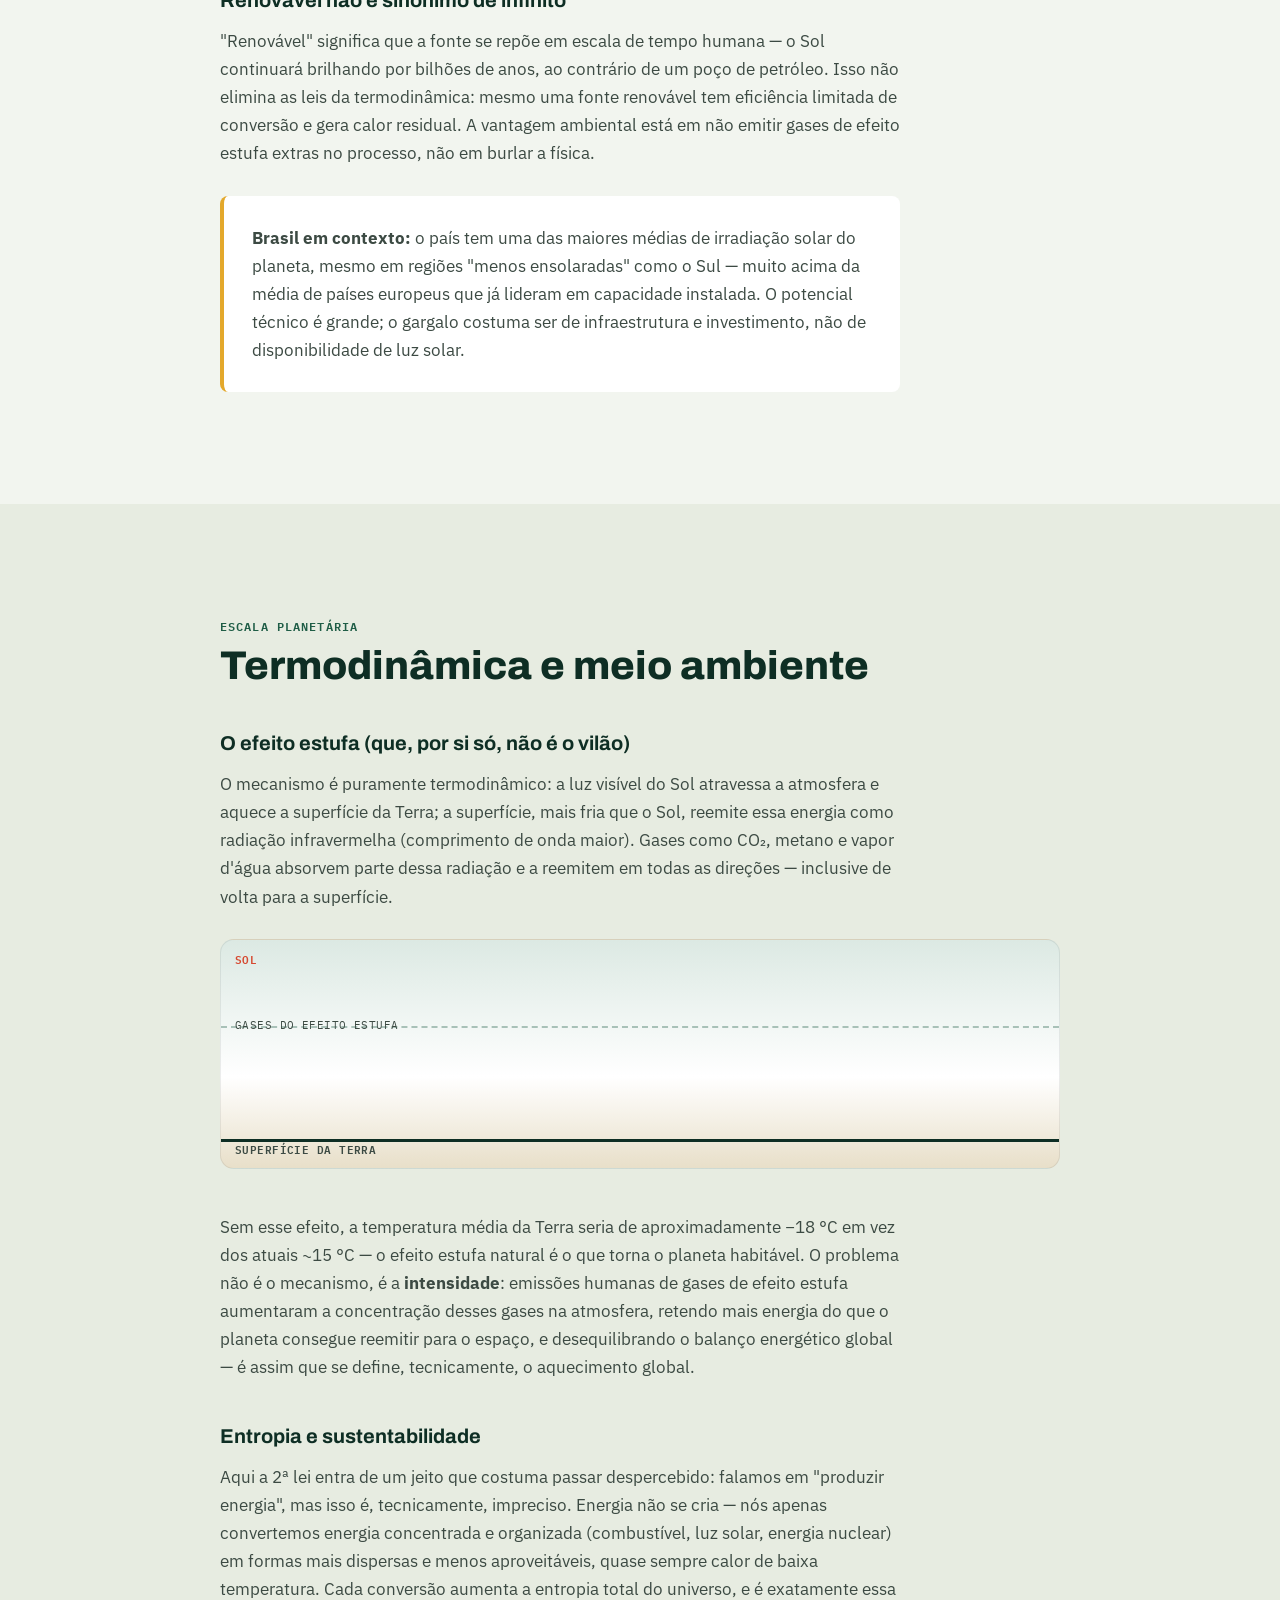
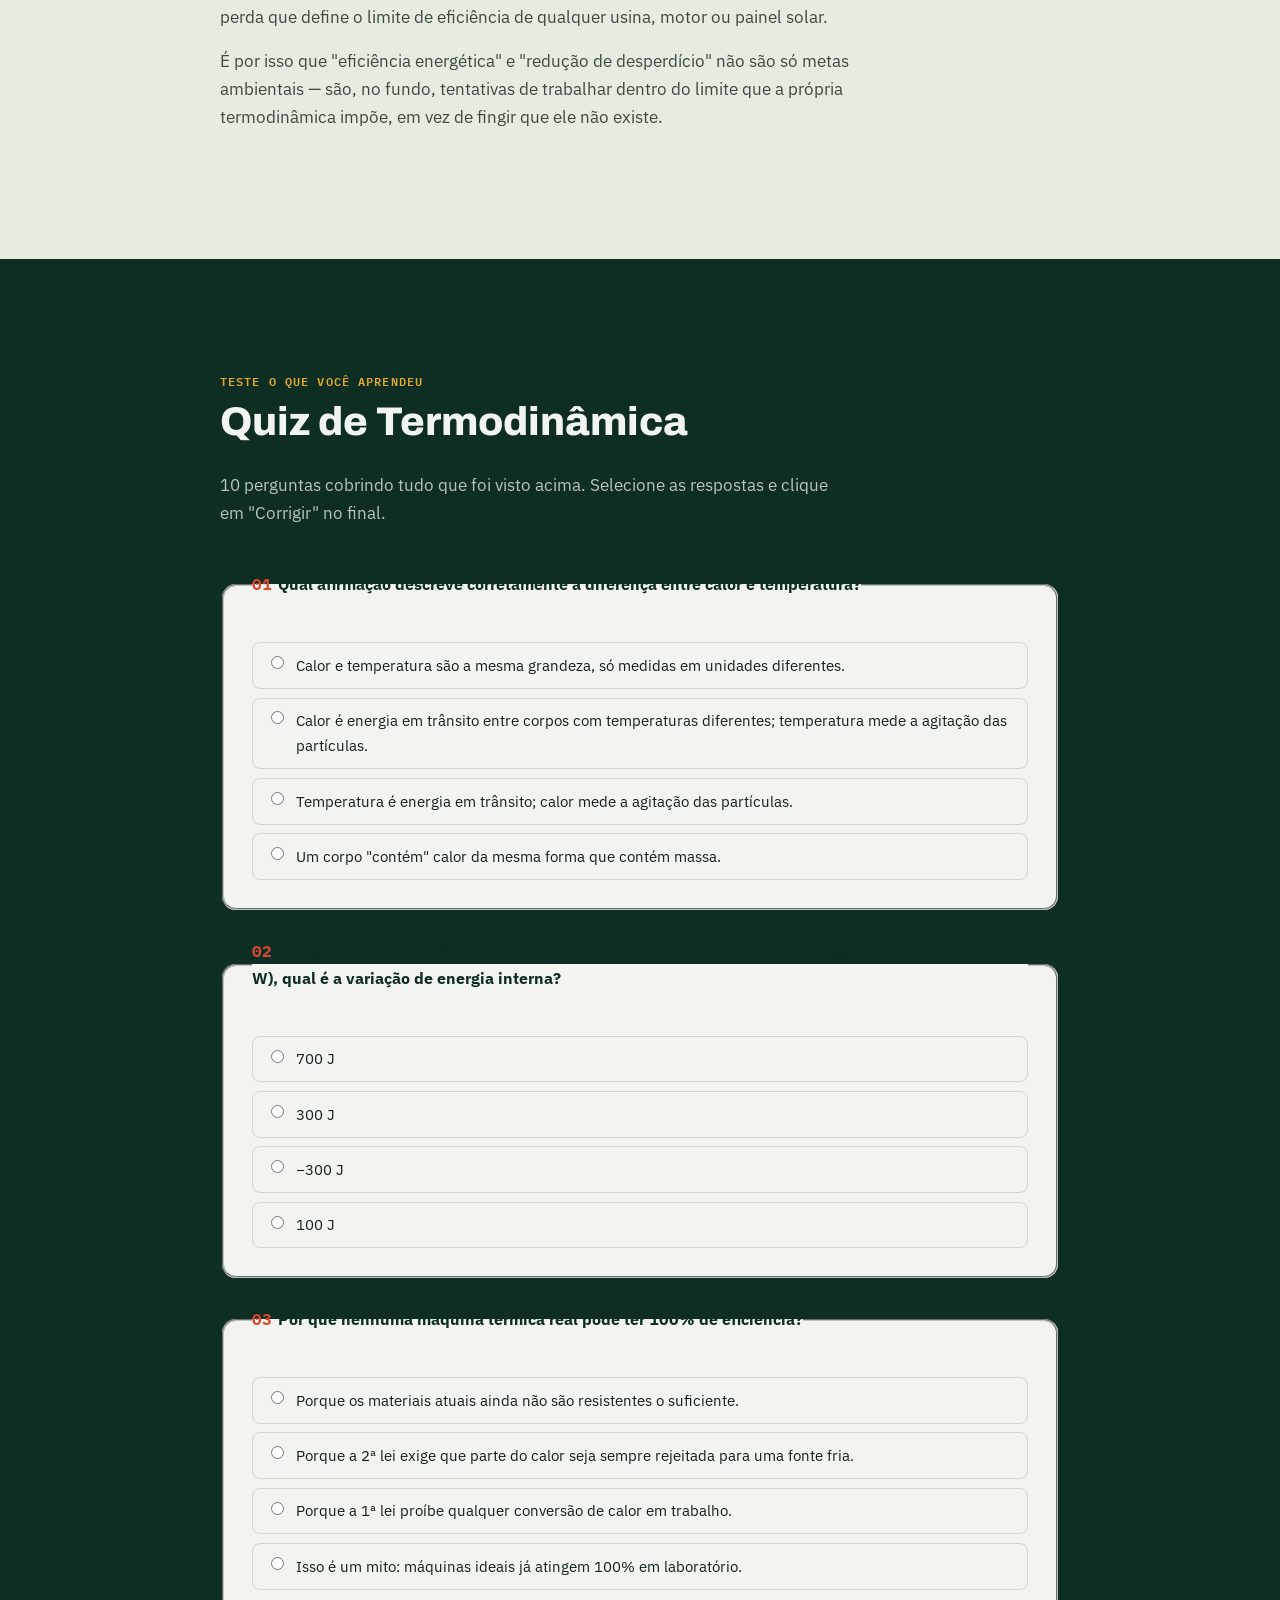
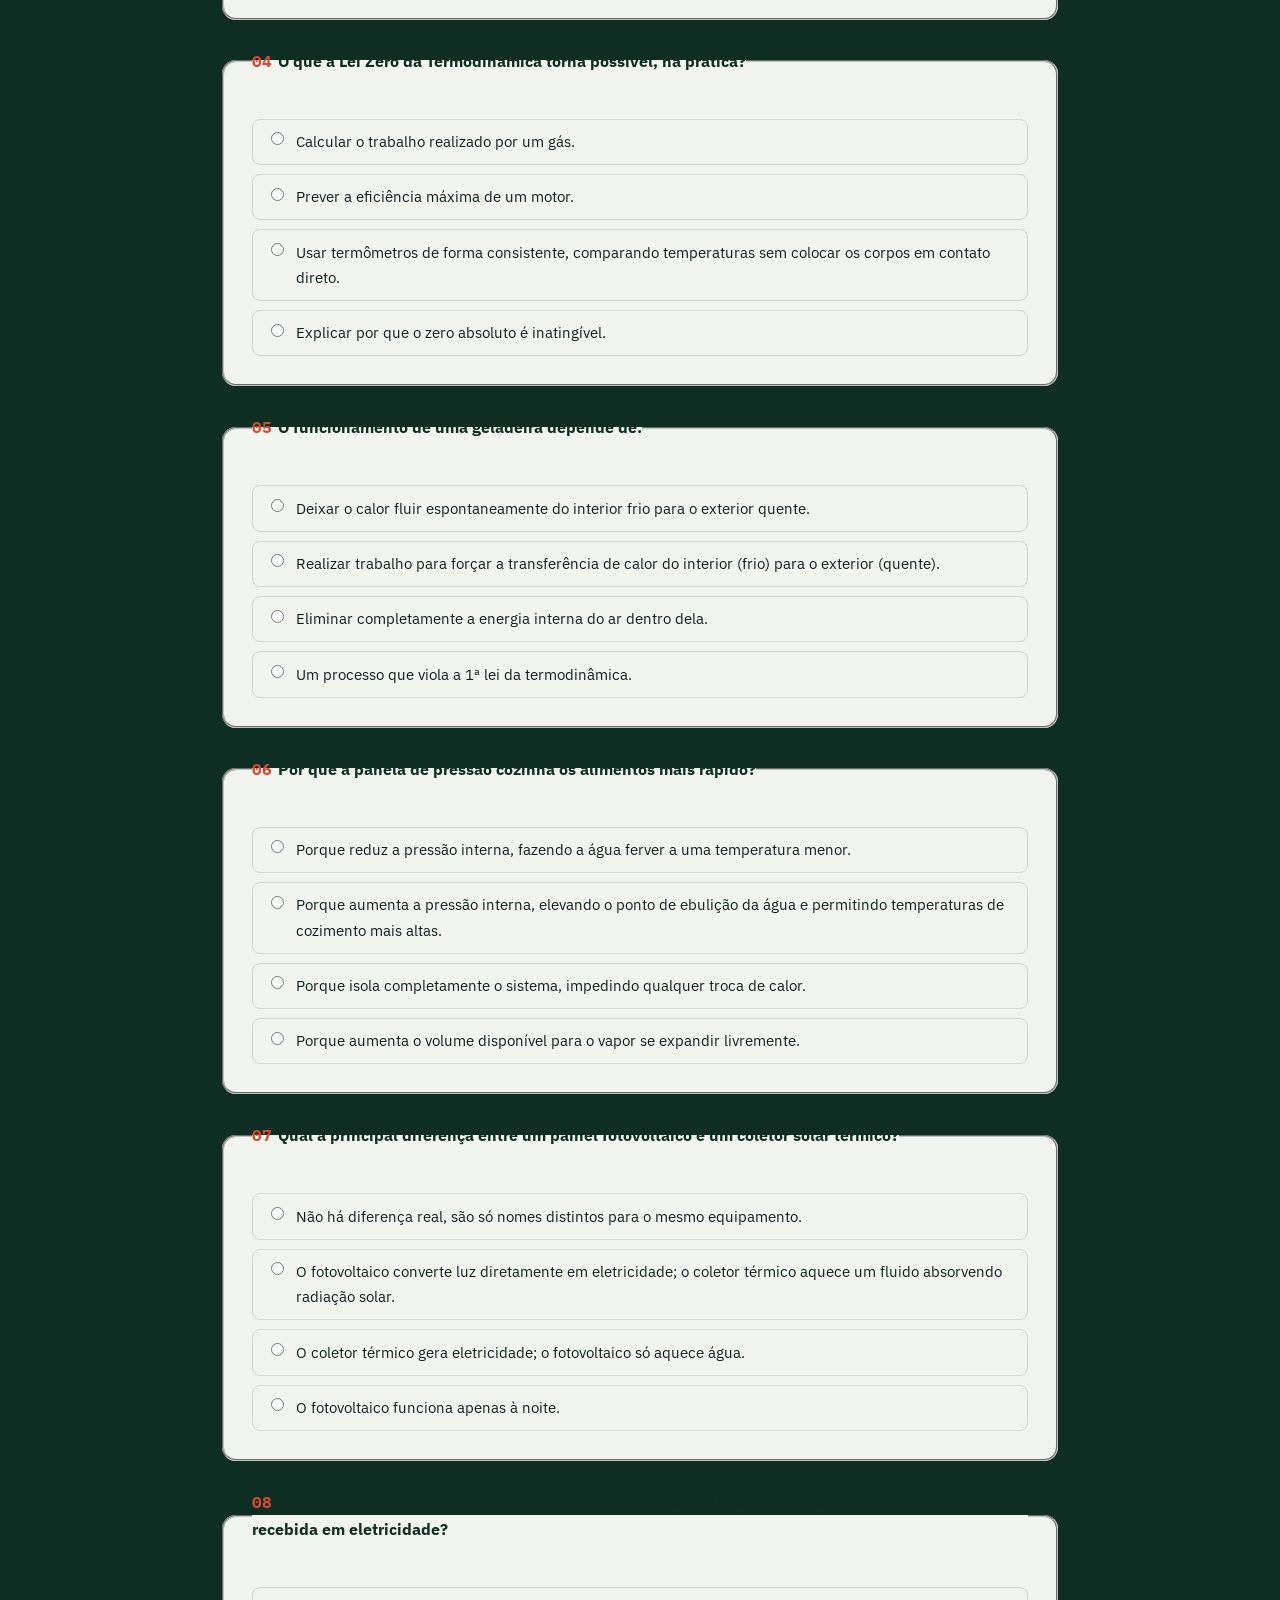
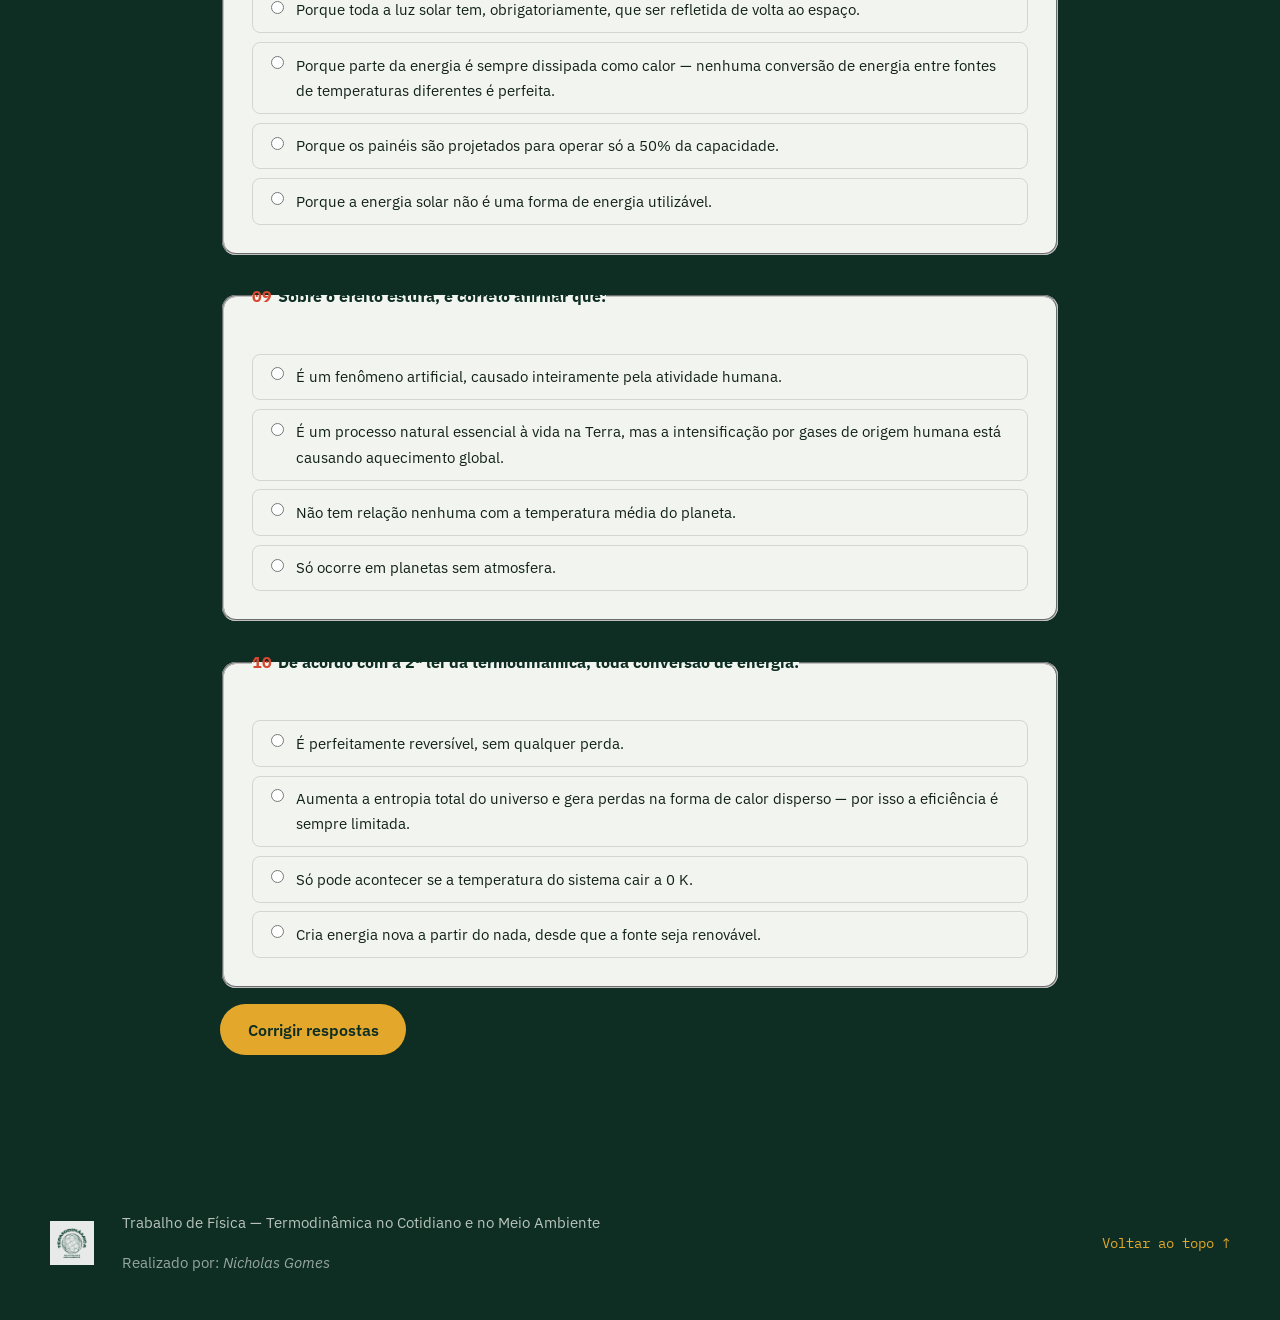
==== commit 8f1dec9c: "Putting Credits" ====
--- a/index.html
+++ b/index.html
@@ -337,7 +337,7 @@
     <img src="termodinamicanobg.jpeg" alt="Logo Termodinâmica" class="logo-img logo-rodape">
     <div class="rodape-texto">
       <p>Trabalho de Física — Termodinâmica no Cotidiano e no Meio Ambiente</p>
-      <p class="rodape-nome">Realizado por: <em>[seu nome aqui]</em></p>
+      <p class="rodape-nome">Realizado por: <em>Nicholas Gomes</em></p>
     </div>
     <a href="#topo" class="voltar-topo">Voltar ao topo ↑</a>
   </div>
